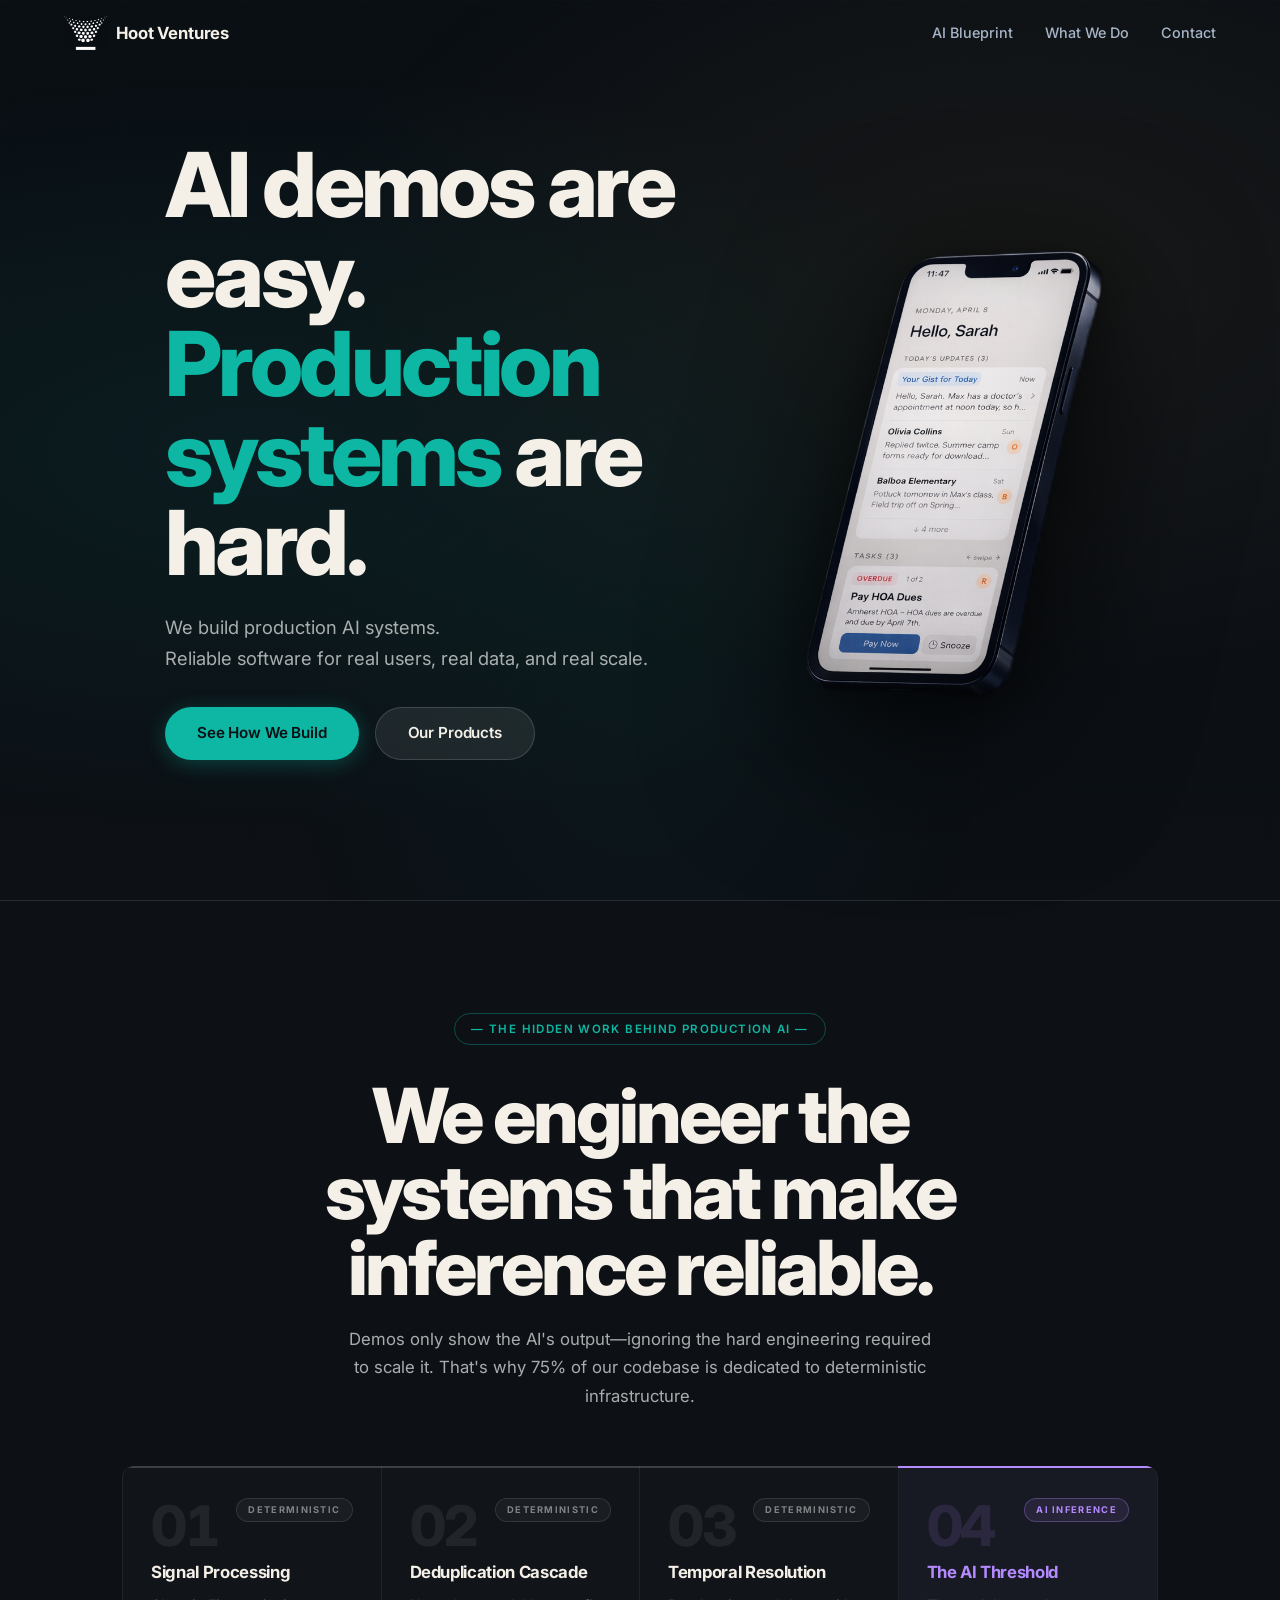
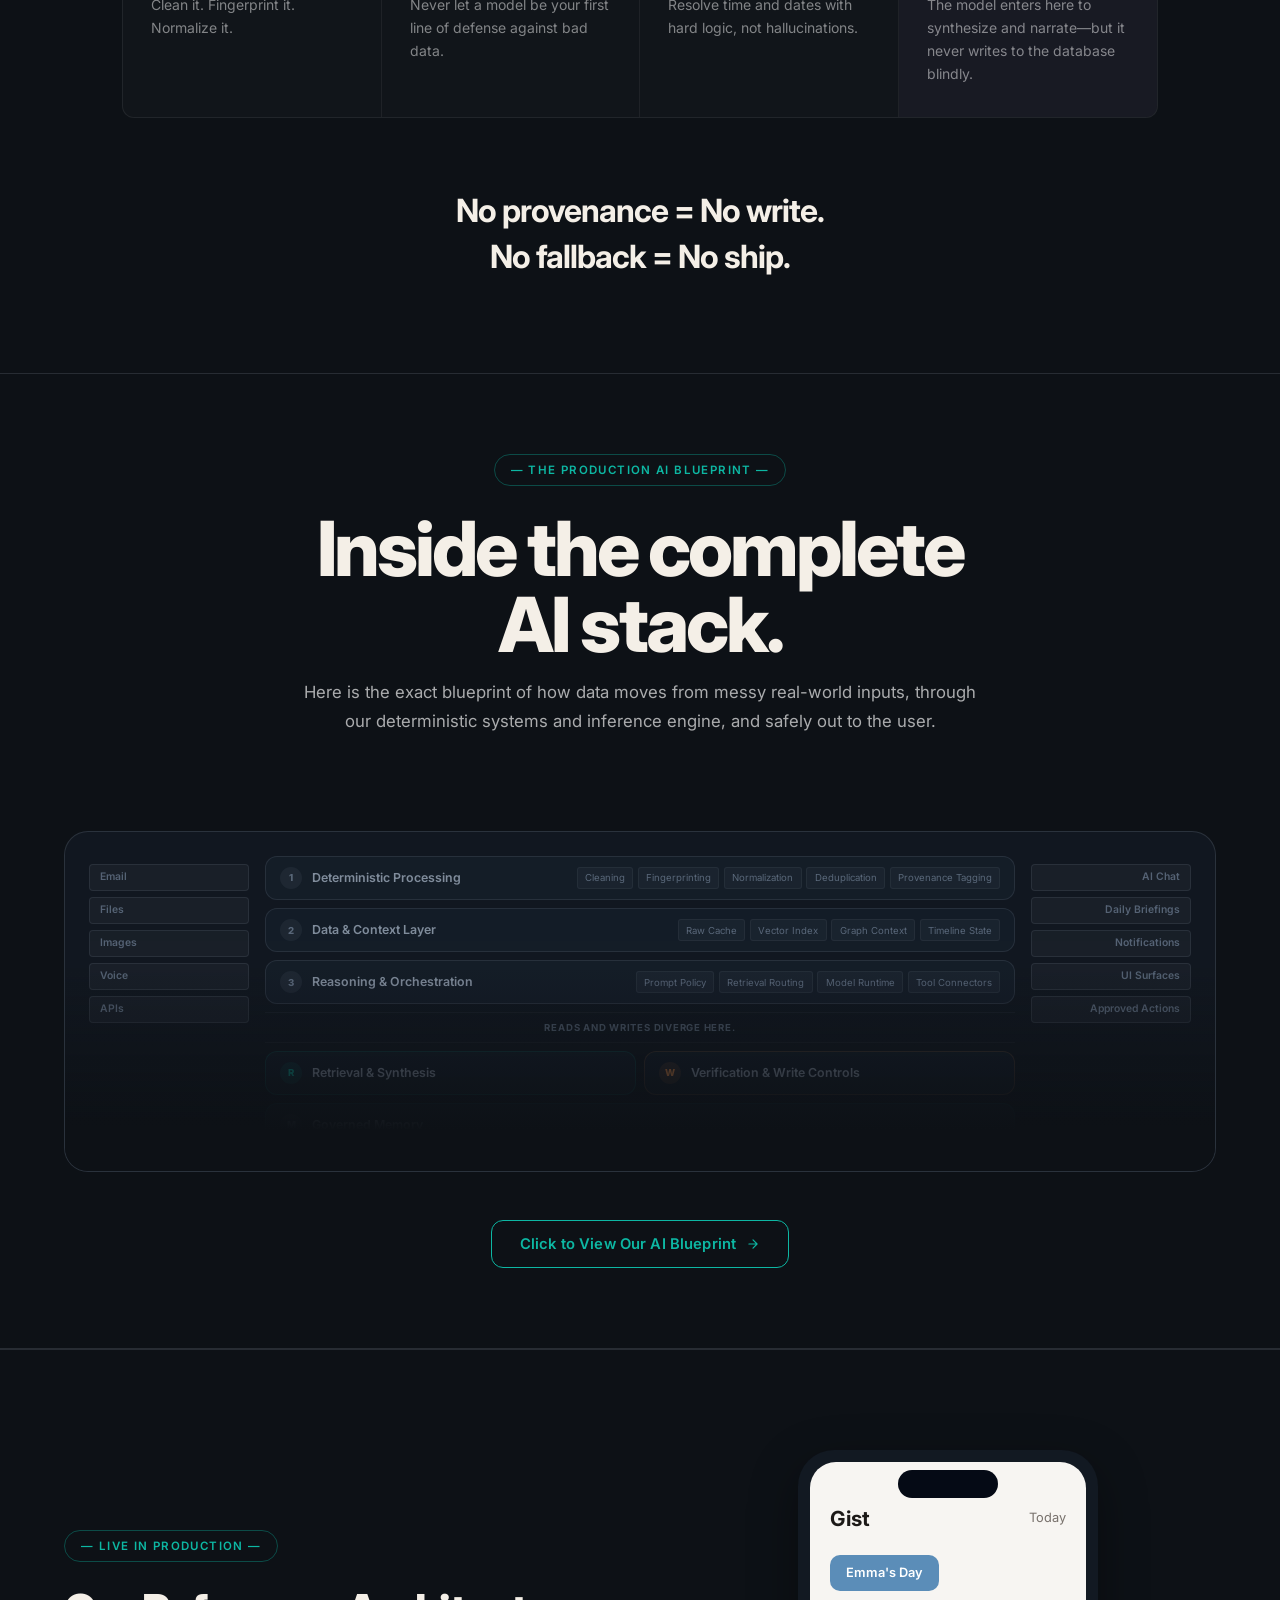
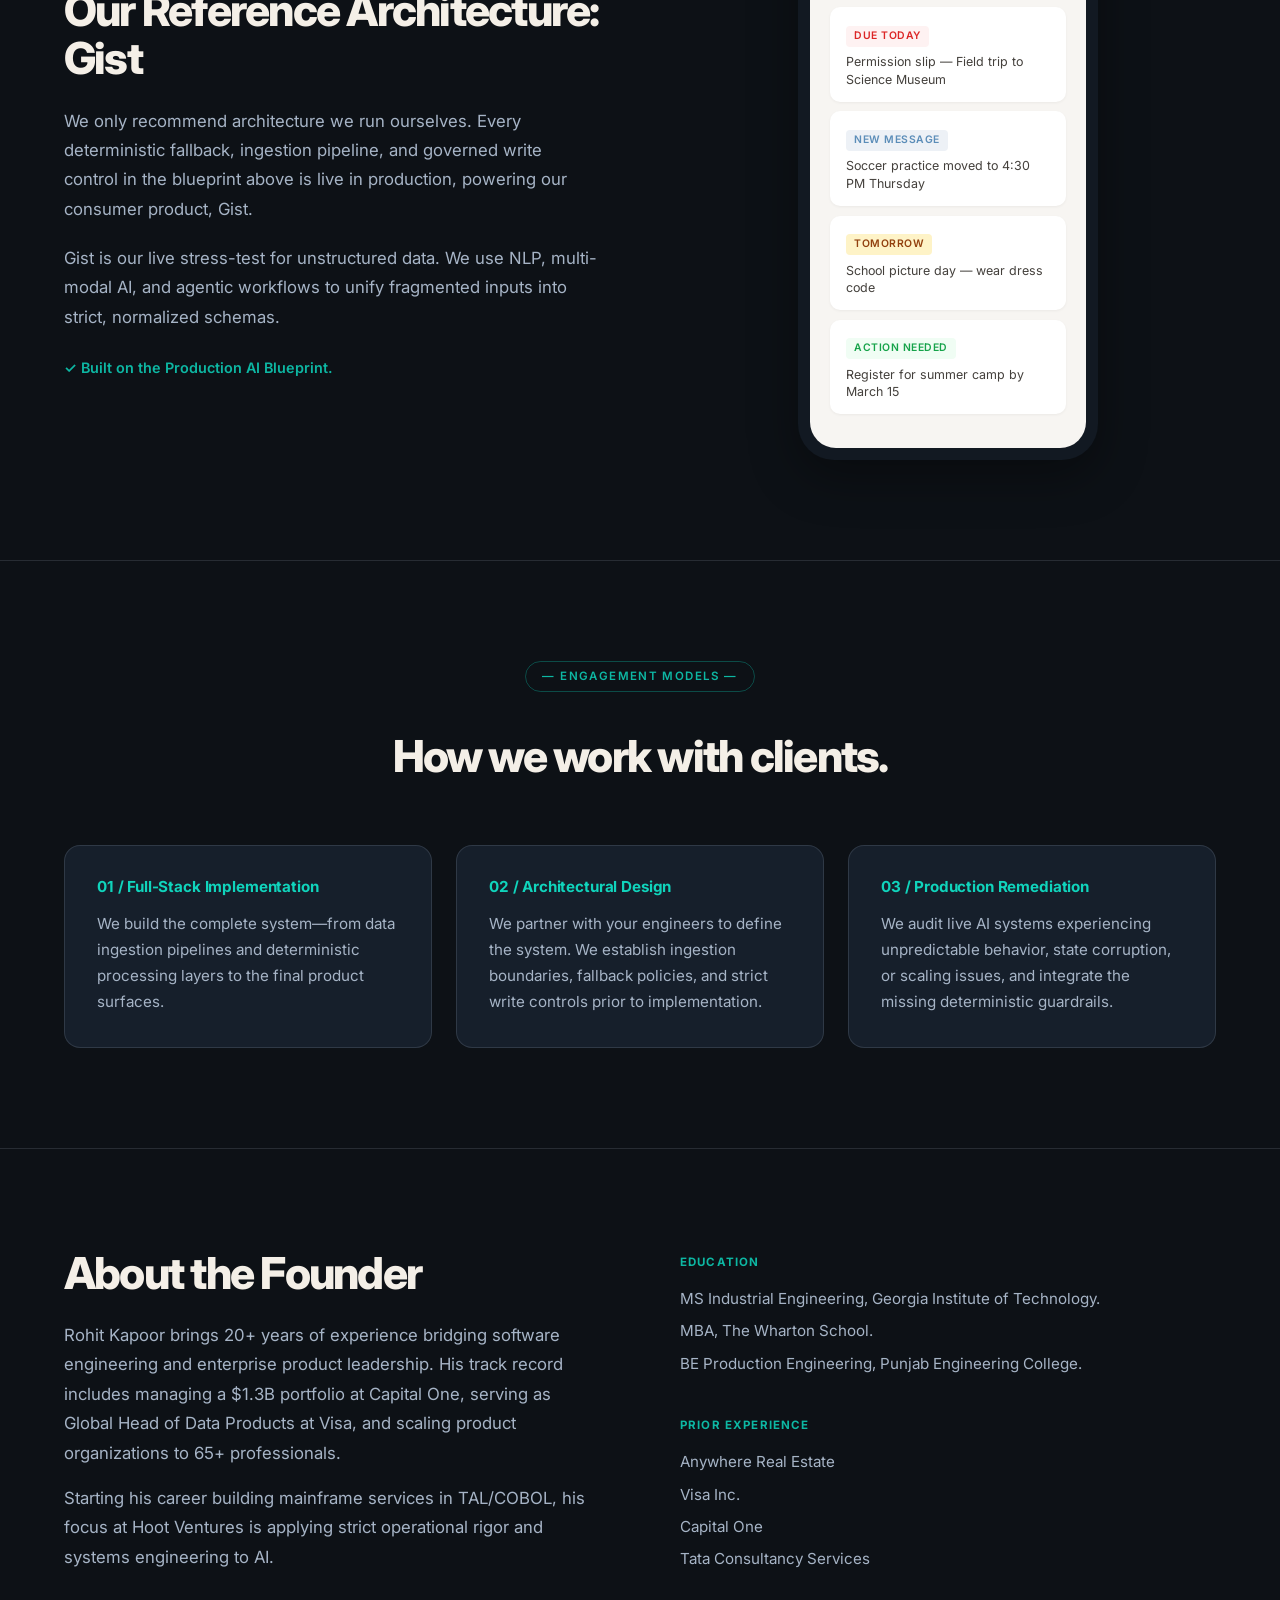
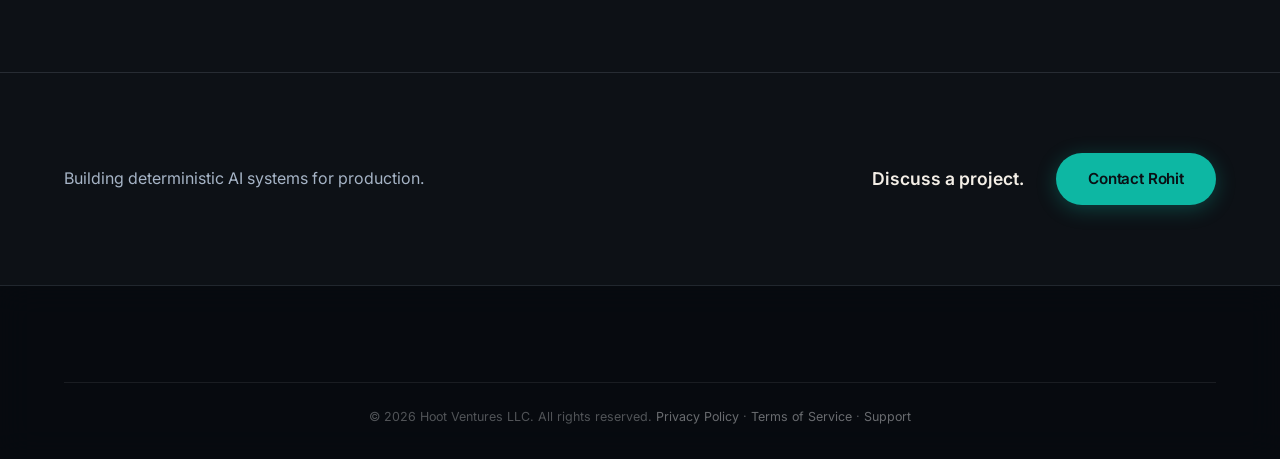
==== index.html @ a8286dcf "Fix blueprint modal scroll lock: use html.modal-open instead of body position:fixed Replaces the iOS" ====
<!DOCTYPE html>
<html lang="en">
<head>
  <!-- Google tag (gtag.js) -->
  <script async src="https://www.googletagmanager.com/gtag/js?id=G-TLER1XJFMF"></script>
  <script>
    window.dataLayer = window.dataLayer || [];
    function gtag(){dataLayer.push(arguments);}
    gtag('js', new Date());
    gtag('config', 'G-TLER1XJFMF');
  </script>

  <meta charset="UTF-8">
  <meta name="viewport" content="width=device-width, initial-scale=1.0">
  <meta name="theme-color" content="#0d1116">
  <title>Hoot Ventures | Production AI Systems</title>
  <meta name="description" content="Hoot Ventures builds AI systems that actually run in production. Our first product, Gist, turns chaotic school emails into a daily action plan for parents.">
  <meta property="og:title" content="Hoot Ventures | Production AI Systems">
  <meta property="og:description" content="We build AI systems that survive the real world. Gist reads every school email so you don't have to. Built by Rohit Kapoor.">
  <meta property="og:type" content="website">
  <meta property="og:url" content="https://www.hootventures.ai">
  <link rel="canonical" href="https://www.hootventures.ai">

  <link rel="preconnect" href="https://fonts.googleapis.com">
  <link rel="preconnect" href="https://fonts.gstatic.com" crossorigin>
  <link href="https://fonts.googleapis.com/css2?family=Inter:ital,opsz,wght@0,14..32,400;0,14..32,500;0,14..32,600;0,14..32,700;0,14..32,800;1,14..32,400&display=swap" rel="stylesheet">
  <link rel="stylesheet" href="styles.css">

  <link rel="icon" type="image/png" sizes="64x64" href="favicon-64.png">
  <link rel="icon" type="image/png" sizes="32x32" href="favicon.png">
</head>
<body>

  <!-- Single fixed particle canvas — spans hero + gauntlet as one continuous system -->
  <canvas id="particleCanvas" aria-hidden="true"></canvas>

  <!-- Navigation -->
  <nav class="nav" id="nav">
    <div class="nav-inner">
      <a href="/" class="nav-logo" aria-label="Hoot Ventures Home">
        <div class="nav-logo-mark">
          <img src="hoot-ventures-logo-transparent-light.png" alt="Hoot Ventures logo">
        </div>
        <span class="nav-logo-text">Hoot Ventures</span>
      </a>
      <ul class="nav-links">
        <li><a href="#blueprint">AI Blueprint</a></li>
        <li><a href="#product">What We Do</a></li>
        <li><a href="#contact">Contact</a></li>
      </ul>
      <button class="nav-hamburger" id="hamburger" aria-label="Toggle menu">
        <span></span><span></span><span></span>
      </button>
    </div>
  </nav>

  <!-- Mobile Menu -->
  <div class="mobile-menu" id="mobileMenu">
    <a href="#m-how-we-build" onclick="closeMobileMenu()">How We Build</a>
    <a href="#m-blueprint" onclick="closeMobileMenu()">AI Blueprint</a>
    <a href="#m-product" onclick="closeMobileMenu()">What We Do</a>
    <a href="#contact" onclick="closeMobileMenu()">Contact</a>
  </div>

  <!-- ========================= -->
  <!-- DESKTOP EXPERIENCE ONLY   -->
  <!-- ========================= -->
  <div class="desktop-only">

  <!-- 1. HERO — COMPANY THESIS  -->
  <section class="hero" id="hero">
    <div class="container">
      <div class="hero-grid">
        <div class="hero-content">
          <h1 data-copy-html="hero.headline">AI is easy to demo.<br><span class="accent-word">Production</span> is hard.</h1>
          <p class="hero-subtitle" data-copy-html="hero.subtitle">Hoot Ventures is a technology studio that turns AI potential into working products. We fuse enterprise data infrastructure with consumer-grade design to build software that actually scales.</p>
          <div class="hero-cta">
            <a href="#how-we-build" class="btn btn-primary" data-copy="hero.ctaPrimary">See How We Build</a>
            <a href="#product" class="btn btn-secondary" data-copy="hero.ctaSecondary">Explore Gist</a>
          </div>
        </div>

        <div class="hero-visual" aria-hidden="true">
          <div class="hero-phone-wrap">
            <img src="gist-hero-phone.png" alt="Gist app on iPhone" class="hero-phone-img">
          </div>
        </div>
      </div>
    </div>
  </section>


  <!-- ========================= -->
  <!-- HOW WE BUILD — GAUNTLET   -->
  <!-- ========================= -->
  <section class="gauntlet-section" id="how-we-build">

    <!-- Scrollytelling track — sticky panel lives inside here -->
    <div class="gauntlet-track">
      <div class="gauntlet-sticky">

        <!-- Hook — centered statement -->
        <div class="gs-panel gs-0 gs-active">
          <div class="gs-center-content">
            <span class="gs-eyebrow" data-copy="gauntlet.phase0.eyebrow">— The Hidden Systems Behind Production AI —</span>
            <h2 class="gs-headline" data-copy-html="gauntlet.phase0.headline">80% of the code<br>never touches AI.</h2>
            <p class="gs-subtext" data-copy="gauntlet.phase0.subtext">We follow a strict engineering principle — use AI for what it does best. Everything else is deterministic by design.</p>
          </div>
        </div>

        <!-- Unified Pipeline Panel -->
        <div class="gs-pipeline-panel">
        <div class="gs-principles-grid">

          <div class="gs-panel gs-1" data-copy-group="gauntlet.phases">
            <div class="gs-card-header">
              <span class="gs-card-num">01</span>
              <span class="gs-step-tag gs-tag-det" data-copy-field="tag">Deterministic</span>
            </div>
            <h3 class="gs-step-h" data-copy-field="title">Signal Processing</h3>
            <p class="gs-step-micro" data-copy-field="body">Clean it. Fingerprint it. Normalize it.</p>
          </div>

          <div class="gs-panel gs-2" data-copy-group="gauntlet.phases">
            <div class="gs-card-header">
              <span class="gs-card-num">02</span>
              <span class="gs-step-tag gs-tag-det" data-copy-field="tag">Deterministic</span>
            </div>
            <h3 class="gs-step-h" data-copy-field="title">Deduplication Cascade</h3>
            <p class="gs-step-micro" data-copy-field="body">Never let a model be your first line of defense against bad data.</p>
          </div>

          <div class="gs-panel gs-3" data-copy-group="gauntlet.phases">
            <div class="gs-card-header">
              <span class="gs-card-num">03</span>
              <span class="gs-step-tag gs-tag-det" data-copy-field="tag">Deterministic</span>
            </div>
            <h3 class="gs-step-h" data-copy-field="title">Temporal Resolution</h3>
            <p class="gs-step-micro" data-copy-field="body">Resolve time and dates with hard logic, not hallucinations.</p>
          </div>

          <div class="gs-panel gs-4" data-copy-group="gauntlet.phases">
            <div class="gs-card-header">
              <span class="gs-card-num gs-card-num--ai">04</span>
              <span class="gs-step-tag gs-tag-ai" data-copy-field="tag">AI Inference</span>
            </div>
            <h3 class="gs-step-h gs-step-h--ai" data-copy-field="title">The AI Threshold</h3>
            <p class="gs-step-micro" data-copy-field="body">The model enters here to synthesize and narrate—but it never writes to the database blindly.</p>
          </div>

        </div>
        </div><!-- /.gs-pipeline-panel -->

        <!-- Mic drop -->
        <div class="gs-micdrop">
          <p class="gmd-line" data-copy="gauntlet.micdrop.lines.0">No provenance = No write.</p>
          <p class="gmd-line" data-copy="gauntlet.micdrop.lines.1">No fallback = No ship.</p>
        </div>

      </div>
    </div>

  </section>

  <!-- ========================= -->
  <!-- 5. PRODUCTION AI BLUEPRINT -->
  <!-- ========================= -->
  <section class="blueprint-section" id="blueprint">
    <div class="container">

      <div class="blueprint-header fade-in">
        <span class="section-label" data-copy="blueprint.eyebrow">The Production AI Blueprint</span>
        <h2 data-copy="blueprint.headline">Production AI is systems engineering.</h2>
        <p data-copy="blueprint.body">The model is a component. Not the system. Inputs are typed and structured before inference touches them. Output is validated before it writes to state. Nothing reaches the product surface without passing provenance, policy, and guardrails.</p>
      </div>

      <!-- Blueprint teaser — ghost preview with gradient fade -->
      <div class="blueprint-teaser fade-in">

        <!-- Ghost layer cards — visual suggestion of the full diagram -->
        <div class="btl-preview" id="blueprintPreview" role="button" tabindex="0" aria-label="Open AI Blueprint" style="cursor:pointer;">
          <div class="btl-rail btl-rail--left">
            <span>Email</span><span>Files</span><span>Images</span><span>Voice</span><span>APIs</span>
          </div>
          <div class="btl-layers">
            <div class="btl-layer">
              <span class="btl-num">1</span>
              <span class="btl-name">Deterministic Processing</span>
              <div class="btl-tags"><span>Cleaning</span><span>Fingerprinting</span><span>Normalization</span><span>Deduplication</span><span>Provenance Tagging</span></div>
            </div>
            <div class="btl-layer">
              <span class="btl-num">2</span>
              <span class="btl-name">Data &amp; Context Layer</span>
              <div class="btl-tags"><span>Raw Cache</span><span>Vector Index</span><span>Graph Context</span><span>Timeline State</span></div>
            </div>
            <div class="btl-layer">
              <span class="btl-num">3</span>
              <span class="btl-name">Reasoning &amp; Orchestration</span>
              <div class="btl-tags"><span>Prompt Policy</span><span>Retrieval Routing</span><span>Model Runtime</span><span>Tool Connectors</span></div>
            </div>
            <div class="btl-fork">Reads and writes diverge here.</div>
            <div class="btl-split">
              <div class="btl-layer btl-layer--read"><span class="btl-num btl-num--read">R</span><span class="btl-name">Retrieval &amp; Synthesis</span></div>
              <div class="btl-layer btl-layer--write"><span class="btl-num btl-num--write">W</span><span class="btl-name">Verification &amp; Write Controls</span></div>
            </div>
            <div class="btl-layer btl-layer--memory"><span class="btl-num">M</span><span class="btl-name">Governed Memory</span></div>
          </div>
          <div class="btl-rail btl-rail--right">
            <span>AI Chat</span><span>Daily Briefings</span><span>Notifications</span><span>UI Surfaces</span><span>Approved Actions</span>
          </div>
          <!-- Gradient mask — fades bottom half to background -->
          <div class="btl-fade" aria-hidden="true"></div>
        </div>

        <!-- CTA -->
        <button class="blueprint-inspect-btn" id="blueprintBtn" aria-haspopup="dialog">
          Click to View Our AI Blueprint
          <svg width="14" height="14" viewBox="0 0 24 24" fill="none" stroke="currentColor" stroke-width="2" stroke-linecap="round" stroke-linejoin="round" aria-hidden="true"><path d="M5 12h14M12 5l7 7-7 7"/></svg>
        </button>

      </div>

    </div>
  </section>


  <!-- ========================= -->
  <!-- BLUEPRINT MODAL           -->
  <!-- (Desktop only — triggered by #blueprintBtn) -->
  <!-- ========================= -->
  <div class="blueprint-modal" id="blueprintModal" role="dialog" aria-modal="true" aria-label="Production AI Blueprint — Full Architecture">
    <div class="blueprint-modal-backdrop" id="blueprintBackdrop"></div>
    <div class="blueprint-modal-inner">

      <!-- Sticky modal header -->
      <div class="blueprint-modal-header">
        <div>
          <h2 class="blueprint-modal-title">Production AI Blueprint</h2>
          <p class="blueprint-modal-subtitle">Production AI is systems engineering.</p>
        </div>
        <button class="blueprint-modal-close" id="blueprintClose" aria-label="Close blueprint">
          <svg width="18" height="18" viewBox="0 0 24 24" fill="none" stroke="currentColor" stroke-width="2" stroke-linecap="round" stroke-linejoin="round"><path d="M18 6 6 18M6 6l12 12"/></svg>
        </button>
      </div>

      <!-- Full stack diagram -->
      <div class="blueprint-modal-content">

        <!-- Observability rail — cross-cutting, spans full diagram width -->
        <div class="observability-rail">
          <div class="obs-header">
            <div class="obs-rail-label">Provenance &amp; Observability</div>
            <p class="obs-rail-desc">Every request carries a full trace — input record, context retrieved, model call, output score, write decision, and audit log. No inference is unobserved.</p>
          </div>
          <div class="obs-traces">
            <div class="obs-trace">
              <span class="obs-trace-dir">Input → Outputs</span>
              <span class="obs-trace-stmt">Any input can be traced forward to every output it has influenced — across all sessions and time.</span>
            </div>
            <div class="obs-trace">
              <span class="obs-trace-dir">Output → Source</span>
              <span class="obs-trace-stmt">Any output can be traced back to the exact inputs, context window, and inference call that produced it.</span>
            </div>
          </div>
        </div>

        <!-- Section connector -->
        <div class="bp-flow-connector" aria-hidden="true"></div>

        <!-- Real World Inputs: full-width horizontal -->
        <div class="bp-rail bp-rail--inputs">
          <div class="bp-rail-header">
            <p class="rail-label">Real World Inputs</p>
            <p class="rail-desc">Every record carries source metadata and provenance before it enters the pipeline.</p>
          </div>
          <div class="bp-rail-pills">
            <div class="rail-item">Email</div>
            <div class="rail-item">Files</div>
            <div class="rail-item">Images</div>
            <div class="rail-item">Voice</div>
            <div class="rail-item">Camera</div>
            <div class="rail-item">3rd Party Data</div>
            <div class="rail-item">...</div>
            <div class="rail-item">Other Data</div>
          </div>
        </div>

        <!-- Section connector -->
        <div class="bp-flow-connector" aria-hidden="true"></div>

        <!-- Layer stack: full-width -->
        <div class="bp-layer-stack">

          <div class="layer-card">
            <div class="layer-card-top">
              <div class="layer-card-meta">
                <p class="layer-eyebrow">Layer 1 <span class="layer-cost-label layer-cost-det">Deterministic</span></p>
                <h3 class="layer-title">Deterministic Processing</h3>
                <p class="layer-subtitle">Each input is normalized to a typed, provenance-tagged record with a known schema. Noise is removed before any model sees it. The rest of the pipeline trusts this contract.</p>
              </div>
              <div class="layer-num-badge">1</div>
            </div>
            <div class="layer-tags">
              <span class="layer-tag">Cleaning &amp; Parsing</span>
              <span class="layer-tag">Content Fingerprinting</span>
              <span class="layer-tag">Normalization</span>
              <span class="layer-tag">Entity Extraction</span>
              <span class="layer-tag">Temporal Preprocessing</span>
              <span class="layer-tag">Deduplication Cascade</span>
              <span class="layer-tag">Provenance Tagging</span>
            </div>
            <div class="layer-fallback-note">Fallback: Reject malformed input — return error with source reference</div>
          </div>

          <div class="layer-card">
            <div class="layer-card-top">
              <div class="layer-card-meta">
                <p class="layer-eyebrow">Layer 2 <span class="layer-cost-label layer-cost-det">Deterministic</span></p>
                <h3 class="layer-title">Data &amp; Context Layer</h3>
                <p class="layer-subtitle">Multiple durable representations of source records — structured state, semantic retrieval, and relational context. Governed Memory is read here to populate inference context.</p>
              </div>
              <div class="layer-num-badge">2</div>
            </div>
            <div class="layer-tags">
              <span class="layer-tag">Raw Cache</span>
              <span class="layer-tag">Relational Store</span>
              <span class="layer-tag">Vector Index</span>
              <span class="layer-tag">Graph Context</span>
              <span class="layer-tag">Timeline State</span>
              <span class="layer-tag">Source References</span>
              <span class="layer-tag">Memory Read</span>
            </div>
            <div class="layer-fallback-note">Fallback: Serve stale context with staleness flag — do not block inference</div>
          </div>

          <div class="layer-card">
            <div class="layer-card-top">
              <div class="layer-card-meta">
                <p class="layer-eyebrow">Layer 3</p>
                <h3 class="layer-title">Reasoning &amp; Orchestration</h3>
                <p class="layer-subtitle">Models operate over structured context, not raw data. Instruction schemas define which model handles which query, what constraints govern its output, and what format is expected. Agents are orchestrated as coordinated workflows, not freeform processes.</p>
              </div>
              <div class="layer-num-badge">3</div>
            </div>
            <div class="layer-tags">
              <span class="layer-tag">Instruction Schema</span>
              <span class="layer-tag">Workflow Coordination</span>
              <span class="layer-tag">Retrieval Routing</span>
              <span class="layer-tag">Tool Connectors</span>
              <span class="layer-tag">Model Runtime</span>
              <span class="layer-tag">Document Structure Parsing</span>
              <span class="layer-tag">Local Models</span>
            </div>
            <div class="layer-fallback-note">Fallback Option Set: Reduce scope; Retry with larger model; Escalate to human queue</div>
          </div>

          <div class="layer-card">
            <div class="layer-card-top">
              <div class="layer-card-meta">
                <p class="layer-eyebrow">Layer 4</p>
                <h3 class="layer-title">Output Validation &amp; Confidence Scoring</h3>
                <p class="layer-subtitle">Model output is validated against expected schemas and scored for confidence before it reaches any read or write path. Low-confidence outputs are flagged, retried, or escalated — never silently passed through.</p>
              </div>
              <div class="layer-num-badge">4</div>
            </div>
            <div class="layer-tags">
              <span class="layer-tag">Schema Enforcement</span>
              <span class="layer-tag">Confidence Scoring</span>
              <span class="layer-tag">Hallucination Detection</span>
              <span class="layer-tag">Output Parsing</span>
              <span class="layer-tag">Retry Policy</span>
              <span class="layer-tag">Format Validation</span>
            </div>
            <div class="layer-fallback-note">Fallback: Return low-confidence flag — escalate to human review or discard</div>
          </div>

          <div class="path-fork" aria-label="System output splits into read path and write path">
            <div class="path-fork-label">Reads and writes diverge here.</div>
          </div>

          <div class="layer-split">
            <div class="layer-card layer-card--read">
              <div class="layer-card-top">
                <div class="layer-card-meta">
                  <p class="layer-eyebrow layer-eyebrow--read">Read Path</p>
                  <h3 class="layer-title">Retrieval &amp; Synthesis</h3>
                  <p class="layer-subtitle">Reads are permissive. The system retrieves context, synthesizes meaning, and surfaces candidate interpretations.</p>
                </div>
              </div>
              <div class="layer-tags">
                <span class="layer-tag layer-tag--read">Context Retrieval</span>
                <span class="layer-tag layer-tag--read">Summarization</span>
                <span class="layer-tag layer-tag--read">Narrative Synthesis</span>
                <span class="layer-tag layer-tag--read">Session State</span>
              </div>
            </div>
            <div class="layer-card layer-card--write">
              <div class="layer-card-top">
                <div class="layer-card-meta">
                  <p class="layer-eyebrow layer-eyebrow--write">Write Path — Gated</p>
                  <h3 class="layer-title">Verification &amp; Write Controls</h3>
                  <p class="layer-subtitle">Writes are governed. Candidate meaning does not become durable state without passing every gate. Committed state writes back to Governed Memory.</p>
                </div>
              </div>
              <div class="layer-tags">
                <span class="layer-tag layer-tag--write">Evidence Matching</span>
                <span class="layer-tag layer-tag--write">Provenance Checks</span>
                <span class="layer-tag layer-tag--write">Structured Validation</span>
                <span class="layer-tag layer-tag--write">Mutation Policy</span>
              </div>
              <div class="layer-callout">No provenance = no write</div>
            </div>
          </div>

        </div>

        <!-- Section connector: write path → governed memory -->
        <div class="bp-flow-connector bp-flow-connector--write" aria-hidden="true"></div>

        <!-- Governed Memory: full-width -->
        <div class="memory-store">
          <div class="memory-store-body">
            <div class="memory-store-header">
              <div class="layer-num-badge" style="background:rgba(13,183,163,0.15);color:var(--accent);flex-shrink:0;">M</div>
              <div>
                <p class="layer-eyebrow" style="color:var(--accent);">Persistent State — Bidirectional</p>
                <h3 class="layer-title">Governed Memory</h3>
              </div>
            </div>
            <p class="layer-subtitle" style="margin-top:0.5rem;">Session state feeds inference. Committed state writes back. Memory is not a prompt feature — it is a governed store with distinct read and write trust levels. The feedback loop is explicit and controlled at both ends.</p>
            <div class="layer-tags" style="margin-top:0.75rem;">
              <span class="layer-tag layer-tag--accent">Session State</span>
              <span class="layer-tag layer-tag--accent">Persistent Memory</span>
              <span class="layer-tag layer-tag--accent">Durable Structured State</span>
              <span class="layer-tag layer-tag--accent">Audit Trace</span>
            </div>
            <div class="layer-callout" style="margin-top:0.875rem;">Reads are cheap. Writes are governed.</div>
          </div>
        </div>

        <!-- Section connector -->
        <div class="bp-flow-connector" aria-hidden="true"></div>

        <!-- Experience Layers: full-width horizontal -->
        <div class="bp-rail bp-rail--outputs">
          <div class="bp-rail-header">
            <p class="rail-label">Experience Layers</p>
            <p class="rail-desc">Current, emerging, and new experiences that are not just consumed but also make the system better.</p>
          </div>
          <div class="bp-rail-pills">
            <div class="rail-item">AI Chat</div>
            <div class="rail-item">Daily Briefings</div>
            <div class="rail-item">Notifications</div>
            <div class="rail-item">Gestures</div>
            <div class="rail-item">AI Action Reviews</div>
            <div class="rail-item">Semantic Search</div>
            <div class="rail-item">AI Re-Steer</div>
          </div>
        </div>


        <!-- Section connector -->
        <div class="bp-flow-connector" aria-hidden="true"></div>

        <!-- Three-rule covenant footer -->
        <div class="stack-footer">
          <div class="stack-footer-text">
            <p class="stack-footer-title">Built for production, not prototypes.</p>
            <p class="stack-footer-desc">Every downstream read, write, and action is governed by evidence, provenance, validation, and fallback policy.</p>
          </div>
          <div class="blueprint-covenant">
            <p>No provenance = no write.</p>
            <p>No fallback = no ship.</p>
          </div>
        </div>

      </div><!-- /.blueprint-modal-content -->
    </div><!-- /.blueprint-modal-inner -->
  </div><!-- /.blueprint-modal -->

  <!-- ========================= -->
  <!-- REFERENCE IMPLEMENTATION  -->
  <!-- ========================= -->
  <section class="ref-impl-section" id="product">
    <div class="container">
      <div class="ref-impl-grid fade-in">

        <div class="ref-impl-text">
          <span class="section-label">— Live in Production —</span>
          <h2>Our Reference Architecture: Gist</h2>
          <p class="ref-impl-body">We only recommend architecture we run ourselves. Every deterministic fallback, ingestion pipeline, and governed write control in the blueprint above is live in production, powering our consumer product, Gist.</p>
          <p class="ref-impl-body">Gist is our live stress-test for unstructured data. We use NLP, multi-modal AI, and agentic workflows to unify fragmented inputs into strict, normalized schemas.</p>
          <p class="ref-impl-proof">&#10003; Built on the Production AI Blueprint.</p>
        </div>

        <div class="ref-impl-visual">
          <div class="phone-mockup">
            <div class="phone-screen">
              <div class="mock-header">
                <span class="mock-app-name">Gist</span>
                <span class="mock-date">Today</span>
              </div>
              <div class="mock-child-tab">Emma's Day</div>
              <div class="mock-card">
                <span class="mock-card-badge mock-badge-urgent">Due Today</span>
                <p class="mock-card-text">Permission slip — Field trip to Science Museum</p>
              </div>
              <div class="mock-card">
                <span class="mock-card-badge mock-badge-info">New Message</span>
                <p class="mock-card-text">Soccer practice moved to 4:30 PM Thursday</p>
              </div>
              <div class="mock-card">
                <span class="mock-card-badge mock-badge-calendar">Tomorrow</span>
                <p class="mock-card-text">School picture day — wear dress code</p>
              </div>
              <div class="mock-card">
                <span class="mock-card-badge mock-badge-task">Action Needed</span>
                <p class="mock-card-text">Register for summer camp by March 15</p>
              </div>
            </div>
          </div>
        </div>

      </div>
    </div>
  </section>

  <!-- ========================= -->
  <!-- ENGAGEMENT MODELS         -->
  <!-- ========================= -->
  <section class="engagement-section fade-in">
    <div class="container">
      <div class="engagement-header">
        <span class="section-label">— Engagement Models —</span>
        <h2>How we work with clients.</h2>
      </div>
      <div class="engagement-grid">

        <div class="engagement-card">
          <h3 class="engagement-title">01 / Full-Stack Implementation</h3>
          <p class="engagement-body">We build the complete system—from data ingestion pipelines and deterministic processing layers to the final product surfaces.</p>
        </div>

        <div class="engagement-card">
          <h3 class="engagement-title">02 / Architectural Design</h3>
          <p class="engagement-body">We partner with your engineers to define the system. We establish ingestion boundaries, fallback policies, and strict write controls prior to implementation.</p>
        </div>

        <div class="engagement-card">
          <h3 class="engagement-title">03 / Production Remediation</h3>
          <p class="engagement-body">We audit live AI systems experiencing unpredictable behavior, state corruption, or scaling issues, and integrate the missing deterministic guardrails.</p>
        </div>

      </div>
    </div>
  </section>

  <!-- ========================= -->
  <!-- ABOUT THE FOUNDER         -->
  <!-- ========================= -->
  <section class="founder-section fade-in">
    <div class="container">
      <div class="founder-grid">

        <div class="founder-narrative">
          <h2>About the Founder</h2>
          <p class="founder-bio">Rohit Kapoor brings 20+ years of experience bridging software engineering and enterprise product leadership. His track record includes managing a $1.3B portfolio at Capital One, serving as Global Head of Data Products at Visa, and scaling product organizations to 65+ professionals.</p>
          <p class="founder-bio" style="margin-top: 1rem;">Starting his career building mainframe services in TAL/COBOL, his focus at Hoot Ventures is applying strict operational rigor and systems engineering to AI.</p>
        </div>

        <div class="founder-facts">
          <div class="founder-fact-block">
            <span class="founder-fact-label">Education</span>
            <p class="founder-fact-line">MS Industrial Engineering, Georgia Institute of Technology.</p>
            <p class="founder-fact-line">MBA, The Wharton School.</p>
            <p class="founder-fact-line">BE Production Engineering, Punjab Engineering College.</p>
          </div>
          <div class="founder-fact-block">
            <span class="founder-fact-label">Prior Experience</span>
            <p class="founder-fact-line">Anywhere Real Estate</p>
            <p class="founder-fact-line">Visa Inc.</p>
            <p class="founder-fact-line">Capital One</p>
            <p class="founder-fact-line">Tata Consultancy Services</p>
          </div>
        </div>

      </div>
    </div>
  </section>

  </div><!-- /.desktop-only -->


  <!-- ========================= -->
  <!-- MOBILE EXPERIENCE ONLY    -->
  <!-- ========================= -->
  <div class="mobile-only">

    <!-- M1: Hero -->
    <section class="m-section m-hero">
      <div class="m-container">
        <h1 class="m-hero-h1" data-copy-html="hero.headline">AI is easy to demo.<br><span class="accent-word">Production</span> is hard.</h1>
        <p class="m-hero-sub" data-copy-html="hero.subtitle">Hoot Ventures is a technology studio that turns AI potential into working products. We fuse enterprise data infrastructure with consumer-grade design to build software that actually scales.</p>
        <div class="m-ctas">
          <a href="#m-how-we-build" class="btn btn-primary" data-copy="hero.ctaPrimary">See How We Build</a>
          <a href="#m-product" class="btn btn-secondary" data-copy="hero.ctaSecondary">Explore Gist</a>
        </div>
      </div>
    </section>

    <!-- M2: How We Build — Principles (sticky scrollytelling, mirrors desktop) -->
    <section class="m-principles" id="m-how-we-build">
      <div class="m-principles-sticky">

        <!-- Hook -->
        <div class="m-gs-panel m-gs-0 m-gs-active">
          <div class="m-gs-center">
            <span class="m-gs-eyebrow" data-copy="gauntlet.phase0.eyebrow">— The Hidden Systems Behind Production AI —</span>
            <h2 class="m-gs-headline" data-copy-html="gauntlet.phase0.headline">80% of the code<br>never touches AI.</h2>
            <p class="m-gs-subtext" data-copy="gauntlet.phase0.subtext">We follow a strict engineering principle — use AI for what it does best. Everything else is deterministic by design.</p>
          </div>
        </div>

        <!-- Principles timeline -->
        <div class="m-gs-principles-stack">

          <div class="m-gs-panel m-gs-1" data-copy-group="gauntlet.phases">
            <div class="m-gs-card-header">
              <span class="m-gs-card-num">01</span>
              <span class="m-gs-tag m-gs-tag-det" data-copy-field="tag">Deterministic</span>
            </div>
            <h3 class="m-gs-step-h" data-copy-field="title">Signal Processing</h3>
            <p class="m-gs-step-micro" data-copy-field="body">Clean it. Fingerprint it. Normalize it.</p>
          </div>

          <div class="m-gs-panel m-gs-2" data-copy-group="gauntlet.phases">
            <div class="m-gs-card-header">
              <span class="m-gs-card-num">02</span>
              <span class="m-gs-tag m-gs-tag-det" data-copy-field="tag">Deterministic</span>
            </div>
            <h3 class="m-gs-step-h" data-copy-field="title">Deduplication Cascade</h3>
            <p class="m-gs-step-micro" data-copy-field="body">Never let a model be your first line of defense against bad data.</p>
          </div>

          <div class="m-gs-panel m-gs-3" data-copy-group="gauntlet.phases">
            <div class="m-gs-card-header">
              <span class="m-gs-card-num">03</span>
              <span class="m-gs-tag m-gs-tag-det" data-copy-field="tag">Deterministic</span>
            </div>
            <h3 class="m-gs-step-h" data-copy-field="title">Temporal Resolution</h3>
            <p class="m-gs-step-micro" data-copy-field="body">Resolve time and dates with hard logic, not hallucinations.</p>
          </div>

          <div class="m-gs-panel m-gs-4" data-copy-group="gauntlet.phases">
            <div class="m-gs-card-header">
              <span class="m-gs-card-num m-gs-card-num--ai">04</span>
              <span class="m-gs-tag m-gs-tag-ai" data-copy-field="tag">AI Inference</span>
            </div>
            <h3 class="m-gs-step-h m-gs-step-h--ai" data-copy-field="title">The AI Threshold</h3>
            <p class="m-gs-step-micro" data-copy-field="body">The model enters here to synthesize and narrate—but it never writes to the database blindly.</p>
          </div>

        </div>

        <!-- Mic drop -->
        <div class="m-gs-micdrop">
          <p class="m-gmd-line" data-copy="gauntlet.micdrop.lines.0">No provenance = No write.</p>
          <p class="m-gmd-line" data-copy="gauntlet.micdrop.lines.1">No fallback = No ship.</p>
        </div>

        <!-- Progress dots (6 phases) -->
        <div class="m-gs-dots" aria-hidden="true">
          <div class="m-gs-dot active"></div>
          <div class="m-gs-dot"></div>
          <div class="m-gs-dot"></div>
          <div class="m-gs-dot"></div>
          <div class="m-gs-dot"></div>
          <div class="m-gs-dot"></div>
        </div>

      </div>
    </section>

    <!-- M3: Production AI Blueprint -->
    <section class="m-section m-blueprint" id="m-blueprint">
      <div class="m-container">
        <span class="m-section-label" data-copy="blueprint.eyebrow">The Production AI Blueprint</span>
        <h2 class="m-section-h2" data-copy="blueprint.headline">Production AI is systems engineering.</h2>
        <p class="m-section-sub" data-copy="blueprint.body">The model is a component. Not the system. Inputs are typed and structured before inference touches them. Output is validated before it writes to state. Nothing reaches the product surface without passing provenance, policy, and guardrails.</p>

        <!-- Teaser: ghost preview of the architecture -->
        <div class="m-bp-teaser" id="mBlueprintPreview" role="button" tabindex="0" aria-label="Open AI Blueprint">
          <div class="m-bp-teaser-layers">
            <div class="m-bp-teaser-row"><span class="m-bp-t-num">1</span><span class="m-bp-t-name">Deterministic Processing</span><span class="m-bp-t-tag">Deterministic</span></div>
            <div class="m-bp-teaser-row"><span class="m-bp-t-num">2</span><span class="m-bp-t-name">Data &amp; Context Layer</span><span class="m-bp-t-tag">Deterministic</span></div>
            <div class="m-bp-teaser-row"><span class="m-bp-t-num">3</span><span class="m-bp-t-name">Reasoning &amp; Orchestration</span><span class="m-bp-t-tag m-bp-t-tag--ai">AI</span></div>
            <div class="m-bp-teaser-row"><span class="m-bp-t-num">4</span><span class="m-bp-t-name">Output Validation &amp; Confidence</span><span class="m-bp-t-tag m-bp-t-tag--ai">AI</span></div>
            <div class="m-bp-teaser-fork">Reads and writes diverge here.</div>
            <div class="m-bp-teaser-split">
              <div class="m-bp-teaser-half m-bp-teaser-half--read"><span class="m-bp-t-num m-bp-t-num--read">R</span><span class="m-bp-t-name">Retrieval &amp; Synthesis</span></div>
              <div class="m-bp-teaser-half m-bp-teaser-half--write"><span class="m-bp-t-num m-bp-t-num--write">W</span><span class="m-bp-t-name">Verification &amp; Write Controls</span></div>
            </div>
            <div class="m-bp-teaser-row m-bp-teaser-row--memory"><span class="m-bp-t-num m-bp-t-num--memory">M</span><span class="m-bp-t-name">Governed Memory</span></div>
          </div>
          <div class="m-bp-teaser-fade" aria-hidden="true"></div>
        </div>

        <button class="m-bp-open-btn" id="mBlueprintBtn">
          View Full AI Blueprint
          <svg width="14" height="14" viewBox="0 0 24 24" fill="none" stroke="currentColor" stroke-width="2" stroke-linecap="round" stroke-linejoin="round" aria-hidden="true"><path d="M5 12h14M12 5l7 7-7 7"/></svg>
        </button>

        <!-- HIDDEN: full blueprint — revealed by button above -->
        <div class="m-bp-full" id="mBlueprintFull" aria-hidden="true">

        <!-- Observability status bar -->
        <div class="m-bp-observability">
          <span class="m-bp-obs-label">Provenance &amp; Observability</span>
          <p class="m-bp-obs-desc">Every request carries a full trace — input record, context retrieved, model call, output score, write decision, and audit log. No inference is unobserved.</p>
        </div>

        <div class="m-bp-connector" aria-hidden="true"></div>

        <!-- Real World Inputs -->
        <div class="m-bp-rail m-bp-rail--inputs">
          <span class="m-bp-rail-label">Real World Inputs</span>
          <p class="m-bp-rail-desc">Every record carries source metadata and provenance before it enters the pipeline.</p>
          <div class="m-bp-chips">
            <span>Email</span><span>Files</span><span>Images</span><span>Voice</span><span>Camera</span><span>3rd Party Data</span><span>Other Data</span>
          </div>
        </div>

        <div class="m-bp-connector" aria-hidden="true"></div>

        <!-- Core layer stack -->
        <div class="m-bp-layers">

          <div class="m-bp-layer">
            <div class="m-bp-layer-top">
              <div class="m-bp-layer-meta">
                <p class="m-bp-layer-eyebrow">Layer 1 <span class="m-bp-cost-label m-bp-cost-det">Deterministic</span></p>
                <h3 class="m-bp-layer-title">Deterministic Processing</h3>
              </div>
              <span class="m-bp-layer-num">1</span>
            </div>
            <p class="m-bp-layer-desc">Each input is normalized to a typed, provenance-tagged record with a known schema. Noise is removed before any model sees it.</p>
            <div class="m-bp-chips m-bp-chips--layer">
              <span>Cleaning &amp; Parsing</span><span>Normalization</span><span>Entity Extraction</span><span>Deduplication Cascade</span><span>Provenance Tagging</span>
            </div>
            <p class="m-bp-fallback">Fallback: Reject malformed input — return error with source reference</p>
          </div>

          <div class="m-bp-layer-connector" aria-hidden="true"></div>

          <div class="m-bp-layer">
            <div class="m-bp-layer-top">
              <div class="m-bp-layer-meta">
                <p class="m-bp-layer-eyebrow">Layer 2 <span class="m-bp-cost-label m-bp-cost-det">Deterministic</span></p>
                <h3 class="m-bp-layer-title">Data &amp; Context Layer</h3>
              </div>
              <span class="m-bp-layer-num">2</span>
            </div>
            <p class="m-bp-layer-desc">Multiple durable representations of source records. Governed Memory is read here to populate inference context.</p>
            <div class="m-bp-chips m-bp-chips--layer">
              <span>Raw Cache</span><span>Vector Index</span><span>Graph Context</span><span>Timeline State</span><span>Memory Read</span>
            </div>
            <p class="m-bp-fallback">Fallback: Serve stale context with staleness flag — do not block inference</p>
          </div>

          <div class="m-bp-layer-connector" aria-hidden="true"></div>

          <div class="m-bp-layer">
            <div class="m-bp-layer-top">
              <div class="m-bp-layer-meta">
                <p class="m-bp-layer-eyebrow">Layer 3 <span class="m-bp-cost-label m-bp-cost-ai">AI</span></p>
                <h3 class="m-bp-layer-title">Reasoning &amp; Orchestration</h3>
              </div>
              <span class="m-bp-layer-num">3</span>
            </div>
            <p class="m-bp-layer-desc">Models operate over structured context, not raw data. Agents are orchestrated as coordinated workflows, not freeform processes.</p>
            <div class="m-bp-chips m-bp-chips--layer">
              <span>Instruction Schema</span><span>Retrieval Routing</span><span>Tool Connectors</span><span>Model Runtime</span>
            </div>
            <p class="m-bp-fallback">Fallback: Reduce scope; Retry with larger model; Escalate to human queue</p>
          </div>

          <div class="m-bp-layer-connector" aria-hidden="true"></div>

          <div class="m-bp-layer">
            <div class="m-bp-layer-top">
              <div class="m-bp-layer-meta">
                <p class="m-bp-layer-eyebrow">Layer 4 <span class="m-bp-cost-label m-bp-cost-ai">AI</span></p>
                <h3 class="m-bp-layer-title">Output Validation &amp; Confidence Scoring</h3>
              </div>
              <span class="m-bp-layer-num">4</span>
            </div>
            <p class="m-bp-layer-desc">Model output is validated against expected schemas and scored for confidence before it reaches any read or write path.</p>
            <div class="m-bp-chips m-bp-chips--layer">
              <span>Schema Enforcement</span><span>Confidence Scoring</span><span>Hallucination Detection</span><span>Retry Policy</span>
            </div>
            <p class="m-bp-fallback">Fallback: Return low-confidence flag — escalate to human review or discard</p>
          </div>

          <!-- Fork -->
          <div class="m-bp-fork">
            <div class="m-bp-fork-line"></div>
            <span>Reads and writes diverge here.</span>
            <div class="m-bp-fork-line"></div>
          </div>

          <!-- Read path -->
          <div class="m-bp-layer m-bp-layer--read">
            <p class="m-bp-layer-eyebrow m-bp-eyebrow--read">Read Path</p>
            <h3 class="m-bp-layer-title">Retrieval &amp; Synthesis</h3>
            <p class="m-bp-layer-desc">Reads are permissive. The system retrieves context, synthesizes meaning, and surfaces candidate interpretations.</p>
            <div class="m-bp-chips m-bp-chips--read">
              <span>Context Retrieval</span><span>Summarization</span><span>Narrative Synthesis</span><span>Session State</span>
            </div>
          </div>

          <!-- Write path -->
          <div class="m-bp-layer m-bp-layer--write">
            <p class="m-bp-layer-eyebrow m-bp-eyebrow--write">Write Path — Gated</p>
            <h3 class="m-bp-layer-title">Verification &amp; Write Controls</h3>
            <p class="m-bp-layer-desc">Writes are governed. Candidate meaning does not become durable state without passing every gate.</p>
            <div class="m-bp-chips m-bp-chips--write">
              <span>Evidence Matching</span><span>Provenance Checks</span><span>Structured Validation</span><span>Mutation Policy</span>
            </div>
            <div class="m-bp-callout m-bp-callout--write">No provenance = no write</div>
          </div>

        </div><!-- /.m-bp-layers -->

        <!-- Write path → Governed Memory connector -->
        <div class="m-bp-connector m-bp-connector--write" aria-hidden="true"></div>

        <!-- Governed Memory -->
        <div class="m-bp-memory">
          <div class="m-bp-memory-header">
            <span class="m-bp-layer-num m-bp-layer-num--memory">M</span>
            <div>
              <p class="m-bp-layer-eyebrow m-bp-eyebrow--memory">Persistent State — Bidirectional</p>
              <h3 class="m-bp-layer-title">Governed Memory</h3>
            </div>
          </div>
          <p class="m-bp-layer-desc">Session state feeds inference. Committed state writes back. The feedback loop is explicit and controlled at both ends.</p>
          <div class="m-bp-chips m-bp-chips--accent">
            <span>Session State</span><span>Persistent Memory</span><span>Durable Structured State</span><span>Audit Trace</span>
          </div>
          <div class="m-bp-callout m-bp-callout--accent">Reads are cheap. Writes are governed.</div>
        </div>

        <div class="m-bp-connector" aria-hidden="true"></div>

        <!-- Experience Layers -->
        <div class="m-bp-rail m-bp-rail--outputs">
          <span class="m-bp-rail-label">Experience Layers</span>
          <p class="m-bp-rail-desc">Current, emerging, and new experiences that are not just consumed but also make the system better.</p>
          <div class="m-bp-chips">
            <span>AI Chat</span><span>Daily Briefings</span><span>Notifications</span><span>Gestures</span><span>AI Action Reviews</span><span>Semantic Search</span><span>AI Re-Steer</span>
          </div>
        </div>

        <div class="m-bp-connector" aria-hidden="true"></div>

        <!-- Covenant footer -->
        <div class="m-bp-footer">
          <p class="m-bp-footer-title">Built for production, not prototypes.</p>
          <p class="m-bp-footer-desc">Every downstream read, write, and action is governed by evidence, provenance, validation, and fallback policy.</p>
          <div class="m-bp-covenant">
            <p>No provenance = no write.</p>
            <p>No schema = no inference.</p>
            <p>No fallback = no ship.</p>
          </div>
        </div>

        </div><!-- /.m-bp-full -->
      </div>
    </section>

    <!-- M4: Reference Implementation -->
    <section class="m-section m-ref-impl" id="m-product">
      <div class="m-container">
        <span class="m-section-label">— Live in Production —</span>
        <h2 class="m-section-h2">Our Reference Architecture: Gist</h2>
        <p class="m-section-sub">We only recommend architecture we run ourselves. Every deterministic fallback, ingestion pipeline, and governed write control in the blueprint above is live in production, powering our consumer product, Gist.</p>
        <p class="m-section-sub" style="margin-top: 1rem;">Gist is our live stress-test for unstructured data. We use NLP, multi-modal AI, and agentic workflows to unify fragmented inputs into strict, normalized schemas.</p>
        <p class="m-ref-proof">&#10003; Built on the Production AI Blueprint.</p>
      </div>
    </section>

    <!-- M5: Engagement Models -->
    <section class="m-section m-engagement">
      <div class="m-container">
        <span class="m-section-label">— Engagement Models —</span>
        <h2 class="m-section-h2">How we work with clients.</h2>

        <div class="m-engagement-list">
          <div class="m-engagement-card">
            <h3 class="m-engagement-title">01 / Full-Stack Implementation</h3>
            <p class="m-engagement-body">We build the complete system—from data ingestion pipelines and deterministic processing layers to the final product surfaces.</p>
          </div>
          <div class="m-engagement-card">
            <h3 class="m-engagement-title">02 / Architectural Design</h3>
            <p class="m-engagement-body">We partner with your engineers to define the system. We establish ingestion boundaries, fallback policies, and strict write controls prior to implementation.</p>
          </div>
          <div class="m-engagement-card">
            <h3 class="m-engagement-title">03 / Production Remediation</h3>
            <p class="m-engagement-body">We audit live AI systems experiencing unpredictable behavior, state corruption, or scaling issues, and integrate the missing deterministic guardrails.</p>
          </div>
        </div>
      </div>
    </section>

    <!-- M6: About the Founder -->
    <section class="m-section m-founder">
      <div class="m-container">
        <h2 class="m-section-h2">About the Founder</h2>
        <p class="m-section-sub">Rohit Kapoor brings 20+ years of experience bridging software engineering and enterprise product leadership. His track record includes managing a $1.3B portfolio at Capital One, serving as Global Head of Data Products at Visa, and scaling product organizations to 65+ professionals.</p>
        <p class="m-section-sub" style="margin-top: 1rem;">Starting his career building mainframe services in TAL/COBOL, his focus at Hoot Ventures is applying strict operational rigor and systems engineering to AI.</p>

        <div class="m-founder-facts">
          <div class="m-founder-fact-block">
            <span class="founder-fact-label">Education</span>
            <p class="founder-fact-line">MS Industrial Engineering, Georgia Institute of Technology.</p>
            <p class="founder-fact-line">MBA, The Wharton School.</p>
            <p class="founder-fact-line">BE Production Engineering, Punjab Engineering College.</p>
          </div>
          <div class="m-founder-fact-block">
            <span class="founder-fact-label">Prior Experience</span>
            <p class="founder-fact-line">Anywhere Real Estate</p>
            <p class="founder-fact-line">Visa Inc.</p>
            <p class="founder-fact-line">Capital One</p>
            <p class="founder-fact-line">Tata Consultancy Services</p>
          </div>
        </div>
      </div>
    </section>

  </div><!-- /.mobile-only -->


  <!-- ========================= -->
  <!-- FOOTER CTA                -->
  <!-- ========================= -->
  <section class="footer-cta-section" id="contact">
    <div class="container">
      <div class="footer-cta-inner">
        <p class="footer-cta-tagline">Building deterministic AI systems for production.</p>
        <div class="footer-cta-action">
          <span class="footer-cta-discuss">Discuss a project.</span>
          <a href="mailto:rohit@hootventures.ai" class="btn btn-primary">Contact Rohit</a>
        </div>
      </div>
    </div>
  </section>

  <!-- ========================= -->
  <!-- FOOTER                    -->
  <!-- ========================= -->
  <footer class="footer">
    <div class="container">
      <div class="footer-bottom">
        <p>&copy; 2026 Hoot Ventures LLC. All rights reserved. <a href="privacy.html">Privacy Policy</a> · <a href="terms.html">Terms of Service</a> · <a href="support.html">Support</a></p>
      </div>
    </div>
  </footer>

  <script>
    const COPY = {
      hero: {
        headline: 'AI demos are easy.<br><span class="accent-word">Production systems</span> are hard.',
        subtitle: 'We build production AI systems.<br>Reliable software for real users, real data, and real scale.',
        ctaPrimary: 'See How We Build',
        ctaSecondary: 'Our Products',
      },
      gauntlet: {
        phase0: {
          eyebrow: '— The Hidden Work Behind Production AI —',
          headline: 'We engineer the systems that make inference reliable.',
          subtext: 'Demos only show the AI\'s output—ignoring the hard engineering required to scale it. That\'s why 75% of our codebase is dedicated to deterministic infrastructure.',
          scrollCue: 'Scroll to explore',
        },
        phases: [
          { tag: 'Deterministic', title: 'Signal Processing', body: 'Clean it. Fingerprint it. Normalize it.' },
          { tag: 'Deterministic', title: 'Deduplication Cascade', body: 'Never let a model be your first line of defense against bad data.' },
          { tag: 'Deterministic', title: 'Temporal Resolution', body: 'Resolve time and dates with hard logic, not hallucinations.' },
          { tag: 'AI Inference', title: 'The AI Threshold', body: 'The model enters here to synthesize and narrate—but it never writes to the database blindly.' },
        ],
        micdrop: {
          lines: ['No provenance = No write.', 'No fallback = No ship.'],
          cta: 'View our AI Blueprint',
        },
      },
      blueprint: {
        eyebrow: '— The Production AI Blueprint —',
        headline: 'Inside the complete AI stack.',
        body: 'Here is the exact blueprint of how data moves from messy real-world inputs, through our deterministic systems and inference engine, and safely out to the user.',
        ctaBtn: 'Click to View Our AI Blueprint',
      },
      whatWeDo: {
        label: '— What We Do —',
        headline: 'We run what we build.',
        subhead: "Gist is our own product — live in production, not a case study. Client work follows the same engineering standard. We don't recommend what we haven't shipped ourselves.",
      },
      gist: {
        badge: 'Launching April 2026',
        name: 'Gist',
        tagline: 'One inbox. Every kid. Nothing missed.',
        desc: 'Schools, sports leagues, and activity providers scatter deadlines across inboxes. Gist connects to your email, extracts every deadline and action item, and organizes everything by child — presented as a clean daily briefing so nothing gets buried.',
        proof: 'Built on the Production AI Blueprint. Every architectural claim on this page runs in Gist.',
        cta: 'Learn More About Gist',
      },
      studio: {
        dividerTagline: 'Hire the builder, not the advisor.',
        intro: 'We work with a small number of organizations at a time. We do not write roadmaps and hand them off. We build systems, stay accountable for how they behave in production, and leave teams better than we found them.',
      },
      modes: [
        {
          type: 'Full Product Build',
          title: 'You have the vision.<br>We own the system.',
          desc: 'Architecture, data pipeline, deterministic processing, reasoning layer, verification, product surface — we take the full stack from first whiteboard to deployed product. No hand-offs. No gap between design and implementation.',
          forLabel: 'For teams with a product vision and no production AI team to execute it',
        },
        {
          type: 'Embedded Architecture',
          title: 'Your engineers build it.<br>We design it right.',
          desc: "We embed at the architecture level — not the sprint level. We design the system your team implements: ingestion boundary, deterministic preprocessing, reasoning scope, write controls, fallback policy. The difference between an AI product that works in production and one that doesn't is usually these decisions, made before a line of code is written.",
          forLabel: 'For engineering teams building AI products who need the architecture sound before they build the wrong thing',
        },
        {
          type: 'Production Rescue',
          title: 'Your AI is live.<br>Something is wrong.',
          desc: "Hallucination, state corruption, unpredictable behavior, costs scaling faster than value. We diagnose what's actually failing — it's usually missing deterministic preprocessing, ungoverned writes, or no fallback logic — and fix it at the root, not the symptom.",
          forLabel: 'For teams with AI in production that is not behaving reliably',
        },
      ],
      credentials: {
        label: 'Prior work',
        companies: ['Capital One', 'Visa', 'Anywhere Real Estate', 'Wharton', 'Georgia Tech'],
      },
      sharedCta: 'Start a conversation',
    };

    function _copyPath(obj, path) {
      return path.split('.').reduce(function(acc, key) {
        if (acc === undefined || acc === null) return undefined;
        return isNaN(key) ? acc[key] : acc[parseInt(key, 10)];
      }, obj);
    }

    function injectCopy() {
      // Strategy 1: plain text
      document.querySelectorAll('[data-copy]').forEach(function(el) {
        var val = _copyPath(COPY, el.getAttribute('data-copy'));
        if (val !== undefined) el.textContent = val;
      });

      // Strategy 2: innerHTML (only for elements with <br> or <span> markup)
      document.querySelectorAll('[data-copy-html]').forEach(function(el) {
        var val = _copyPath(COPY, el.getAttribute('data-copy-html'));
        if (val !== undefined) el.innerHTML = val;
      });

      // Strategy 3: group arrays — data-copy-group + data-copy-field / data-copy-field-html
      var seen = {};
      document.querySelectorAll('[data-copy-group]').forEach(function(container) {
        var groupPath = container.getAttribute('data-copy-group');
        seen[groupPath] = (seen[groupPath] || 0);
        var arr = _copyPath(COPY, groupPath);
        if (!Array.isArray(arr)) return;
        var idx = seen[groupPath] % arr.length;
        seen[groupPath]++;
        var item = arr[idx];
        container.querySelectorAll('[data-copy-field]').forEach(function(field) {
          var key = field.getAttribute('data-copy-field');
          if (item[key] !== undefined) field.textContent = item[key];
        });
        container.querySelectorAll('[data-copy-field-html]').forEach(function(field) {
          var key = field.getAttribute('data-copy-field-html');
          if (item[key] !== undefined) field.innerHTML = item[key];
        });
      });

      // Strategy 4: credentials (structurally different desktop vs mobile)
      var desktopCreds = document.querySelectorAll('.creds-list > span:not(.cred-sep)');
      desktopCreds.forEach(function(span, i) {
        if (COPY.credentials.companies[i] !== undefined) span.textContent = COPY.credentials.companies[i];
      });
      var mobileCreds = document.querySelector('.m-creds-list');
      if (mobileCreds) mobileCreds.textContent = COPY.credentials.companies.join(' · ');

      // Strategy 5: SVG-mixed text nodes — find first non-whitespace TEXT_NODE child
      function setTextNode(el, text) {
        var tn = Array.from(el.childNodes).find(function(n) { return n.nodeType === 3 && n.nodeValue.trim() !== ''; });
        if (tn) tn.nodeValue = text;
      }
      document.querySelectorAll('.gmd-cta, .m-gmd-cta').forEach(function(el) {
        setTextNode(el, COPY.gauntlet.micdrop.cta + ' ');
      });
      var bpBtn = document.getElementById('blueprintBtn');
      if (bpBtn) setTextNode(bpBtn, ' ' + COPY.blueprint.ctaBtn + ' ');
    }

    try { injectCopy(); } catch(e) { console.warn('[COPY] inject failed:', e); }
  </script>

  <script>
    // Anchor scroll — offset by nav height + section padding so content lands flush under nav
    const NAV_H = 56;
    function scrollToSection(targetId) {
      const el = document.getElementById(targetId);
      if (!el) return;
      const pt = parseFloat(getComputedStyle(el).paddingTop) || 0;
      window.scrollTo({ top: el.offsetTop + pt - NAV_H - 28, behavior: 'smooth' });
    }
    document.querySelectorAll('a[href="#how-we-build"], a[href="#m-how-we-build"]').forEach(a => {
      a.addEventListener('click', e => {
        e.preventDefault();
        scrollToSection(a.getAttribute('href').slice(1));
      });
    });

    // Nav scroll effect
    const nav = document.getElementById('nav');
    window.addEventListener('scroll', () => {
      nav.classList.toggle('scrolled', window.scrollY > 50);
    });

    // Active nav link tracking
    const sections = document.querySelectorAll('section[id]');
    window.addEventListener('scroll', () => {
      const scrollY = window.scrollY + 200;
      sections.forEach(section => {
        const top = section.offsetTop;
        const height = section.offsetHeight;
        const id = section.getAttribute('id');
        const link = document.querySelector(`.nav-links a[href="#${id}"]`);
        if (link) {
          link.classList.toggle('active', scrollY >= top && scrollY < top + height);
        }
      });
    });

    // Mobile menu
    const hamburger = document.getElementById('hamburger');
    const mobileMenu = document.getElementById('mobileMenu');

    hamburger.addEventListener('click', () => {
      hamburger.classList.toggle('active');
      mobileMenu.classList.toggle('active');
      document.body.style.overflow = mobileMenu.classList.contains('active') ? 'hidden' : '';
    });

    function closeMobileMenu() {
      hamburger.classList.remove('active');
      mobileMenu.classList.remove('active');
      document.body.style.overflow = '';
    }

    // Scroll animations
    const observer = new IntersectionObserver((entries) => {
      entries.forEach(entry => {
        if (entry.isIntersecting) {
          entry.target.classList.add('visible');
        }
      });
    }, { threshold: 0.1, rootMargin: '0px 0px -50px 0px' });

    document.querySelectorAll('.fade-in').forEach(el => observer.observe(el));

    // ===========================
    // Particle System — Hero → Gauntlet (one continuous canvas, desktop + mobile)
    // ===========================
    (function() {
      var canvas = document.getElementById('particleCanvas');
      if(!canvas) return;
      // Animations disabled — kill canvas and scroll-driven bridge animation
      canvas.style.display = 'none';
      return;
      var ctx=canvas.getContext('2d');
      var W=0,H=0,particles=[],avgDotR=4,masterAlpha=1;
      var NUM_P=55,NUM_TL=18,PHASES=6,currentProgress=0;
      var isMobile=window.innerWidth<769;
      var track        = document.querySelector('.gauntlet-track');
      var mobileTrack  = document.querySelector('.m-principles');
      var mdEl         = document.querySelector('.gs-micdrop');
      var mobileMdEl   = document.querySelector('.m-gs-micdrop');
      var aiPanel      = document.querySelector('.gs-4');

      function eIO(t){ return t<0.5?2*t*t:-1+(4-2*t)*t; }
      function lrp(a,b,t){ return a+(b-a)*Math.max(0,Math.min(1,t)); }
      var SIL=[196,211,230], WHT=[255,255,255];
      function lCol(A,B,t){
        return[Math.round(lrp(A[0],B[0],t)),Math.round(lrp(A[1],B[1],t)),Math.round(lrp(A[2],B[2],t))];
      }

      function initParticles(){
        var n=isMobile?28:55, nTL=isMobile?12:18;
        NUM_P=n; NUM_TL=nTL;
        particles=[]; var lL=0.06*W,lR=0.94*W;
        for(var i=0;i<n;i++){
          var cx=(0.06+Math.random()*0.88)*W, cy=(0.06+Math.random()*0.88)*H;
          var cols=9,rows=Math.ceil(n/cols);
          var gx=(0.1+(i%cols)/(cols-1)*0.8)*W, gy=(0.1+Math.floor(i/cols)/(rows-1)*0.8)*H;
          var nC=12,cC=4,ci=Math.floor(i/(n/nC));
          var mx=(0.15+(ci%cC)/(cC-1)*0.7)*W, my=(0.22+Math.floor(ci/cC)/2*0.56)*H;
          var ti=Math.floor(i/(n/nTL));
          var tx=lL+ti/(nTL-1)*(lR-lL), ty=0.4*H;
          var r=isMobile?(1.2+Math.random()*1.8):(1.6+Math.random()*2);
          particles.push({cx,cy,gx,gy,mx,my,tx,ty,r,
            alpha:0.18+Math.random()*0.45, phase:Math.random()*Math.PI*2,
            speed:0.35+Math.random()*0.55,
            amp:isMobile?(5+Math.random()*12):(8+Math.random()*18)});
        }
        avgDotR=particles.reduce(function(s,p){return s+p.r;},0)/particles.length*1.6;
      }

      function resize(){
        isMobile=window.innerWidth<769;
        W=canvas.width=window.innerWidth;
        H=canvas.height=window.innerHeight;
        initParticles();
      }

      function render(){
        ctx.clearRect(0,0,W,H);
        if(masterAlpha<=0){ requestAnimationFrame(render); return; }
        ctx.globalAlpha=masterAlpha;
        var p=currentProgress;
        var phase=Math.min(PHASES-1,Math.floor(p*PHASES));
        var sub=(p*PHASES)-phase;
        var t=Date.now()*0.001;
        var lL=0.06*W,lR=0.94*W,lY=0.4*H;
        var spacing=(lR-lL)/(NUM_TL-1);

        if(phase<5){
          particles.forEach(function(pt){
            var x,y,r,alpha,col;
            if(phase===0){
              x=pt.cx+Math.sin(t*pt.speed+pt.phase)*pt.amp;
              y=pt.cy+Math.cos(t*pt.speed*0.7+pt.phase)*pt.amp*0.6;
              r=pt.r; alpha=pt.alpha; col=SIL;
            }else if(phase===1){
              var ea=eIO(sub),df=1-sub;
              x=lrp(pt.cx+Math.sin(t*pt.speed+pt.phase)*pt.amp*df,pt.gx,ea);
              y=lrp(pt.cy+Math.cos(t*pt.speed*0.7+pt.phase)*pt.amp*0.6*df,pt.gy,ea);
              r=pt.r; alpha=pt.alpha; col=SIL;
            }else if(phase===2){
              var ea2=eIO(sub);
              x=lrp(pt.gx,pt.mx,ea2); y=lrp(pt.gy,pt.my,ea2);
              r=lrp(pt.r,pt.r*2.2,ea2);
              alpha=lrp(pt.alpha,Math.min(0.85,pt.alpha*1.8),ea2); col=SIL;
            }else if(phase===3){
              var ea3=eIO(sub);
              x=lrp(pt.mx,pt.tx,ea3); y=lrp(pt.my,pt.ty,ea3);
              r=lrp(pt.r*2.2,pt.r*1.6,ea3); alpha=0.72;
              col=lCol(SIL,WHT,eIO(sub));
            }else{
              x=pt.tx; y=pt.ty; r=pt.r*1.6; alpha=0.88; col=WHT;
            }
            ctx.beginPath(); ctx.arc(x,y,r,0,Math.PI*2);
            ctx.fillStyle='rgba('+col[0]+','+col[1]+','+col[2]+','+alpha+')';
            ctx.fill();
          });
          if(aiPanel) aiPanel.style.opacity='';
        }

        if(phase===5){
          var stretchT=Math.min(1,sub/0.30);
          var slideT  =sub<0.30?0:Math.min(1,(sub-0.30)/0.38);
          var textT   =sub<0.60?0:Math.min(1,(sub-0.60)/0.30);
          if(aiPanel) aiPanel.style.opacity=Math.max(0,1-stretchT*2.5)+'';
          var lineThick=avgDotR*2;
          if(stretchT<0.96){
            var maxRX=spacing/2+3;
            particles.forEach(function(pt){
              var rx=lrp(pt.r*1.6,maxRX,eIO(stretchT));
              var ry=pt.r*1.6;
              ctx.save();
              ctx.translate(pt.tx,lY); ctx.scale(rx/Math.max(ry,0.1),1);
              ctx.beginPath(); ctx.arc(0,0,ry,0,Math.PI*2);
              ctx.restore();
              ctx.fillStyle='rgba(255,255,255,0.88)';
              ctx.fill();
            });
          }
          if(stretchT>0.45){
            var la=Math.min(1,(stretchT-0.45)/0.55);
            var activeMdEl=isMobile?mobileMdEl:mdEl;
            var mdRect=activeMdEl?activeMdEl.getBoundingClientRect():null;
            var mdBot=mdRect?(mdRect.bottom+20):(H/2+100+20);
            var tgtW=Math.min(700,W*0.86);
            var curW=lrp(lR-lL,tgtW,eIO(slideT));
            var curY=lrp(lY,mdBot,eIO(slideT));
            var curX=W/2-curW/2;
            ctx.fillStyle='rgba(255,255,255,'+(la*0.92)+')';
            ctx.fillRect(curX,curY-lineThick/2,curW,lineThick);
          }
          if(!isMobile&&mdEl){
            mdEl.style.opacity=textT+'';
            mdEl.style.pointerEvents=textT>0?'auto':'none';
          }
          if(isMobile&&mobileMdEl){
            mobileMdEl.style.opacity=textT+'';
            mobileMdEl.style.pointerEvents=textT>0?'auto':'none';
          }
        }else if(!isMobile&&mdEl){
          mdEl.style.opacity='0'; mdEl.style.pointerEvents='none';
        }else if(isMobile&&mobileMdEl){
          mobileMdEl.style.opacity='0'; mobileMdEl.style.pointerEvents='none';
        }

        ctx.globalAlpha=1;
        requestAnimationFrame(render);
      }

      function updatePanels(progress){
        var phase=Math.min(PHASES-1,Math.floor(progress*PHASES));
        if(isMobile){
          var panels=document.querySelectorAll('.m-gs-panel');
          var dots=document.querySelectorAll('.m-gs-dot');
          panels.forEach(function(panel,i){
            if(phase===5&&i===4){
              panel.classList.remove('m-gs-active');
            }else{ panel.classList.toggle('m-gs-active',i===phase&&phase<5); }
          });
          dots.forEach(function(dot,i){ dot.classList.toggle('active',i===phase); });
          var cue=document.getElementById('mGsScrollCue');
          if(cue) cue.style.opacity=progress<0.04?'1':'0';
        }else{
          var panels=document.querySelectorAll('.gs-panel');
          var dots=document.querySelectorAll('.gs-dot');
          panels.forEach(function(panel,i){
            if(phase===5&&i===4){
              panel.classList.remove('gs-active');
            }else{ panel.classList.toggle('gs-active',i===phase&&phase<5); }
          });
          dots.forEach(function(dot,i){ dot.classList.toggle('active',i===phase); });
          var cue=document.getElementById('gsScrollCue');
          if(cue) cue.style.opacity=progress<0.04?'1':'0';
        }
      }

      function onScroll(){
        var rawProgress;
        if(isMobile){
          if(!mobileTrack){ masterAlpha=1; currentProgress=0; return; }
          var rect=mobileTrack.getBoundingClientRect();
          var scrollable=mobileTrack.offsetHeight-window.innerHeight;
          rawProgress=-rect.top/scrollable;
        }else{
          if(!track){ masterAlpha=1; currentProgress=0; return; }
          var rect=track.getBoundingClientRect();
          var scrollable=track.offsetHeight-window.innerHeight;
          rawProgress=-rect.top/scrollable;
        }

        if(rawProgress<=0){
          masterAlpha=1;
          currentProgress=0;
        }else if(rawProgress<=1){
          masterAlpha=1;
          currentProgress=rawProgress;
        }else{
          // Keep canvas alive until sticky fully scrolls off top — preserves the white line
          var stickyEl=isMobile
            ?document.querySelector('.m-principles-sticky')
            :document.querySelector('.gauntlet-sticky');
          var sRect=stickyEl?stickyEl.getBoundingClientRect():null;
          masterAlpha=(sRect&&sRect.bottom>0)?1:0;
          currentProgress=1;
          if(aiPanel) aiPanel.style.opacity='';
        }
        updatePanels(currentProgress);
      }

      resize();
      requestAnimationFrame(render);
      onScroll();
      window.addEventListener('scroll',onScroll,{passive:true});
      window.addEventListener('resize',function(){ resize(); onScroll(); });
    })();
  </script>

  <!-- Blueprint Modal JS -->
  <script>
    (function() {
      var btn      = document.getElementById('blueprintBtn');
      var preview  = document.getElementById('blueprintPreview');
      var modal    = document.getElementById('blueprintModal');
      var closeBtn = document.getElementById('blueprintClose');
      var backdrop = document.getElementById('blueprintBackdrop');
      if (!modal) return;

      function openModal() {
        modal.classList.add('is-open');
        document.documentElement.classList.add('modal-open');
      }
      function closeModal() {
        modal.classList.remove('is-open');
        document.documentElement.classList.remove('modal-open');
      }

      // Desktop triggers
      if (btn) btn.addEventListener('click', openModal);
      if (preview) {
        preview.addEventListener('click', openModal);
        preview.addEventListener('keydown', function(e) {
          if (e.key === 'Enter' || e.key === ' ') { e.preventDefault(); openModal(); }
        });
      }

      // Mobile triggers
      var mBtn     = document.getElementById('mBlueprintBtn');
      var mPreview = document.getElementById('mBlueprintPreview');
      if (mBtn) mBtn.addEventListener('click', openModal);
      if (mPreview) {
        mPreview.addEventListener('click', openModal);
        mPreview.addEventListener('keydown', function(e) {
          if (e.key === 'Enter' || e.key === ' ') { e.preventDefault(); openModal(); }
        });
      }

      if (closeBtn) closeBtn.addEventListener('click', closeModal);
      if (backdrop) backdrop.addEventListener('click', closeModal);
      document.addEventListener('keydown', function(e) {
        if (e.key === 'Escape' && modal.classList.contains('is-open')) closeModal();
      });
    })();
  </script>
</body>
</html>
---- styles.css ----
/* ===========================
   Hoot Ventures — p90 Redesign
   Production AI Studio Aesthetic
   =========================== */

/* Variables — Dark Mode */
:root {
  --ink: #f4efe7;
  --ink-light: #c8cdd5;
  --ink-muted: #8896ab;
  --text-primary: #f4efe7;
  --text-secondary: #a6b4c6;
  --text-muted: #738399;
  --paper: #0d1116;
  --paper-light: #121922;
  --card-bg: #161f2b;
  --card-border: rgba(196, 211, 230, 0.14);
  --accent: #0DB7A3;
  --accent-dark: #10d4bc;
  --accent-light: rgba(13, 183, 163, 0.12);
  --highlight: #FFB86B;
  --highlight-light: rgba(255, 184, 107, 0.12);
  --white: #f4efe7;
  --surface-dark: #0a0f14;
  --surface-raised: #121922;
  --radius-sm: 8px;
  --radius-md: 12px;
  --radius-lg: 16px;
  --radius-xl: 24px;
  --radius-2xl: 32px;
  --shadow-sm: 0 1px 3px rgba(0, 0, 0, 0.2);
  --shadow-md: 0 4px 16px rgba(0, 0, 0, 0.25);
  --shadow-lg: 0 8px 32px rgba(0, 0, 0, 0.3);
  --shadow-xl: 0 16px 48px rgba(0, 0, 0, 0.35);
  --space-xs: 0.5rem;
  --space-sm: 1rem;
  --space-md: 1.5rem;
  --space-lg: 2rem;
  --space-xl: 3rem;
  --space-2xl: 4rem;
  --space-3xl: 6rem;
  --space-4xl: 5rem;
}

/* ===========================
   Desktop / Mobile System
   Two separate experiences, one codebase.
   =========================== */
.desktop-only { display: block; }
.mobile-only  { display: none;  }

@media (max-width: 768px) {
  .desktop-only { display: none !important; }
  .mobile-only  { display: block !important; }
}

/* Reset */
*, *::before, *::after {
  margin: 0;
  padding: 0;
  box-sizing: border-box;
}

html {
  scroll-behavior: smooth;
  -webkit-font-smoothing: antialiased;
  -moz-osx-font-smoothing: grayscale;
  background: linear-gradient(180deg, #0a0f14 0%, #0d1116 20%, #0d1116 100%);
}

/* Scroll lock when modal is open — set on <html> only so body::before and position:fixed children still work */
html.modal-open {
  overflow: hidden;
}

/* Subtle grid overlay — also fixed to the viewport */
html::before {
  content: "";
  position: fixed;
  inset: 0;
  background-image:
    linear-gradient(rgba(255, 255, 255, 0.018) 1px, transparent 1px),
    linear-gradient(90deg, rgba(255, 255, 255, 0.018) 1px, transparent 1px);
  background-size: 120px 120px;
  mask-image: linear-gradient(180deg, rgba(0, 0, 0, 0.5) 0%, rgba(0, 0, 0, 0.2) 55%, rgba(0, 0, 0, 0.08) 100%);
  pointer-events: none;
  z-index: -1;
}

body {
  font-family: 'Inter', -apple-system, BlinkMacSystemFont, 'Segoe UI', sans-serif;
  font-size: 1rem;
  font-weight: 400;
  background: transparent;
  color: var(--text-secondary);
  line-height: 1.6;
  overflow-x: hidden;
}

/* Fixed glow layer — position:fixed element works on iOS Safari unlike background-attachment:fixed */
body::before {
  content: '';
  position: fixed;
  inset: 0;
  background:
    radial-gradient(ellipse at 20% 50%, rgba(13, 183, 163, 0.08) 0%, transparent 60%),
    radial-gradient(ellipse at 80% 30%, rgba(255, 184, 107, 0.06) 0%, transparent 50%),
    radial-gradient(ellipse at 50% 80%, rgba(13, 183, 163, 0.04) 0%, transparent 40%);
  pointer-events: none;
  z-index: -1;
}

/* Typography */
h1, h2, h3, h4, h5, h6 {
  font-family: 'Inter', sans-serif;
  letter-spacing: -0.025em;
  line-height: 1.15;
  color: var(--ink);
}

h1 { font-size: clamp(2.5rem, 5vw, 3.5rem); font-weight: 700; }
h2 { font-size: clamp(1.75rem, 3.5vw, 2.5rem); font-weight: 700; }
h3 { font-size: 1.25rem; font-weight: 600; letter-spacing: -0.01em; }
h4 { font-size: 1.125rem; font-weight: 600; }
h5 { font-size: 1rem; font-weight: 600; }
h6 { font-size: 0.8rem; font-weight: 600; text-transform: uppercase; letter-spacing: 0.08em; }

small, .text-sm { font-size: 0.875rem; }
.text-xs { font-size: 0.8rem; }

a {
  color: var(--accent-dark);
  text-decoration: none;
  transition: color 0.2s;
}

a:hover {
  color: var(--ink);
}

a:focus-visible,
button:focus-visible {
  outline: 2px solid var(--accent);
  outline-offset: 3px;
}

img {
  max-width: 100%;
  display: block;
}

/* ===========================
   Layout
   =========================== */
.container {
  max-width: 1200px;
  margin: 0 auto;
  padding: 0 1.5rem;
}

.container-narrow {
  max-width: 800px;
  margin: 0 auto;
  padding: 0 1.5rem;
}

section {
  padding: var(--space-4xl) 0;
  position: relative;
}

section[id] {
  scroll-margin-top: 80px;
}

/* ===========================
   Navigation
   =========================== */
.nav {
  position: fixed;
  top: 0;
  left: 0;
  right: 0;
  z-index: 100;
  padding: 1rem 0;
  transition: all 0.4s cubic-bezier(0.25, 0.1, 0.25, 1);
}

.nav.scrolled {
  background: rgba(13, 17, 22, 0.45);
  backdrop-filter: blur(24px);
  -webkit-backdrop-filter: blur(24px);
  border-bottom: 1px solid var(--card-border);
  padding: 0.6rem 0;
}

.nav-inner {
  max-width: 1200px;
  margin: 0 auto;
  padding: 0 1.5rem;
  display: flex;
  align-items: center;
  justify-content: space-between;
}

.nav-logo {
  display: flex;
  align-items: center;
  gap: 0.6rem;
  text-decoration: none;
  color: var(--ink);
}

.nav-logo-mark {
  height: 34px;
  width: auto;
  display: flex;
  align-items: center;
  transition: transform 0.3s ease;
}

.nav-logo:hover .nav-logo-mark {
  transform: scale(1.05);
}

.nav-logo-mark img {
  height: 34px;
  width: auto;
  display: block;
}

.nav-logo-text {
  font-size: 1.05rem;
  font-weight: 700;
  letter-spacing: -0.01em;
}

.nav-links {
  display: flex;
  align-items: center;
  gap: 2rem;
  list-style: none;
}

.nav-links a {
  color: var(--text-secondary);
  font-size: 0.9rem;
  font-weight: 500;
  transition: color 0.2s;
}

.nav-links a:hover,
.nav-links a.active {
  color: var(--ink);
}

.nav-cta {
  display: inline-flex;
  align-items: center;
  gap: 0.4rem;
  padding: 0.55rem 1.25rem;
  background: var(--accent);
  color: var(--surface-dark) !important;
  border-radius: 100px;
  font-size: 0.85rem;
  font-weight: 600;
  transition: all 0.3s ease;
}

.nav-cta:hover {
  background: var(--ink-light);
  color: var(--white) !important;
  transform: translateY(-1px);
  box-shadow: var(--shadow-md);
}

.nav-hamburger {
  display: none;
  flex-direction: column;
  gap: 5px;
  background: none;
  border: none;
  cursor: pointer;
  padding: 4px;
}

.nav-hamburger span {
  display: block;
  width: 24px;
  height: 2px;
  background: var(--white);
  border-radius: 2px;
  transition: transform 0.3s, opacity 0.3s;
}

.nav-hamburger.active span:nth-child(1) {
  transform: rotate(45deg) translate(5px, 5px);
}
.nav-hamburger.active span:nth-child(2) { opacity: 0; }
.nav-hamburger.active span:nth-child(3) {
  transform: rotate(-45deg) translate(5px, -5px);
}

/* Mobile menu */
.mobile-menu {
  display: flex;
  position: fixed;
  top: 0; left: 0; right: 0; bottom: 0;
  background: rgba(13, 17, 22, 0.98);
  backdrop-filter: blur(20px);
  -webkit-backdrop-filter: blur(20px);
  z-index: 99;
  flex-direction: column;
  align-items: center;
  justify-content: center;
  gap: 2rem;
  opacity: 0;
  visibility: hidden;
  transition: opacity 0.3s ease, visibility 0.3s;
}

.mobile-menu.active {
  opacity: 1;
  visibility: visible;
}

.mobile-menu a {
  color: var(--white);
  font-size: 1.5rem;
  font-weight: 600;
}

/* ===========================
   Buttons
   =========================== */
.btn {
  display: inline-flex;
  align-items: center;
  gap: 0.5rem;
  padding: 0.85rem 2rem;
  border-radius: 100px;
  font-weight: 600;
  font-size: 0.95rem;
  cursor: pointer;
  transition: all 0.3s cubic-bezier(0.25, 0.1, 0.25, 1);
  border: none;
  text-decoration: none;
  letter-spacing: -0.01em;
}

.btn-primary {
  background: var(--accent);
  color: var(--surface-dark);
  box-shadow: 0 4px 20px rgba(13, 183, 163, 0.3);
}

.btn-primary:hover {
  color: var(--surface-dark);
  background: var(--accent-dark);
  transform: translateY(-2px);
  box-shadow: 0 8px 30px rgba(13, 183, 163, 0.4);
}

.btn-secondary {
  background: rgba(255, 255, 255, 0.06);
  color: var(--white);
  border: 1px solid rgba(255, 255, 255, 0.12);
}

.btn-secondary:hover {
  color: var(--white);
  background: rgba(255, 255, 255, 0.12);
  transform: translateY(-2px);
  border-color: rgba(255, 255, 255, 0.2);
}

.btn-accent {
  background: var(--accent);
  color: var(--surface-dark);
  box-shadow: 0 4px 16px rgba(13, 183, 163, 0.3);
}

.btn-accent:hover {
  color: var(--white);
  background: var(--accent-dark);
  transform: translateY(-2px);
  box-shadow: 0 8px 24px rgba(13, 183, 163, 0.4);
}

.btn-ghost {
  background: transparent;
  color: var(--text-secondary);
  padding: 0.85rem 0;
}

.btn-ghost:hover {
  color: var(--accent-dark);
}

.btn-ghost svg {
  transition: transform 0.2s ease;
}

.btn-ghost:hover svg {
  transform: translateX(3px);
}

/* ===========================
   Section Labels
   =========================== */
.section-label {
  display: inline-block;
  font-size: 0.72rem;
  font-weight: 600;
  letter-spacing: 0.12em;
  text-transform: uppercase;
  color: var(--accent);
  border: 1px solid rgba(13, 183, 163, 0.35);
  border-radius: 2rem;
  padding: 0.35rem 1rem;
  margin-bottom: var(--space-md);
}

.section-title {
  margin-bottom: var(--space-md);
}

.section-subtitle {
  font-size: 1.125rem;
  color: var(--text-secondary);
  max-width: 640px;
  line-height: 1.7;
}

/* ===========================
   Hero Section
   =========================== */
.hero {
  min-height: 100vh;
  display: flex;
  align-items: center;
  padding: 8rem 0 var(--space-4xl);
  background: transparent;
  color: var(--white);
  position: relative;
}

/* .hero::before removed — glows now live on html with background-attachment: fixed
   so they remain visible throughout the entire scroll journey */

/* Single fixed particle canvas — covers full viewport, spans hero + gauntlet */
#particleCanvas {
  position: fixed;
  inset: 0;
  width: 100%;
  height: 100%;
  pointer-events: none;
  z-index: 1;
}

.hero .container {
  position: relative;
  z-index: 1;
}

.hero-grid {
  display: grid;
  grid-template-columns: 1fr 320px;
  gap: var(--space-xl);
  align-items: center;
  max-width: 950px;
  margin: 0 auto;
}

.hero-content h1 {
  font-size: clamp(3.25rem, 7vw, 6rem);
  font-weight: 800;
  line-height: 1.0;
  letter-spacing: -0.04em;
  color: var(--white);
  margin-bottom: var(--space-md);
  opacity: 0;
  animation: fadeUp 0.8s ease forwards;
}

.accent-word {
  color: var(--accent);
}

.hero-subtitle {
  font-size: 1.15rem;
  color: rgba(255, 255, 255, 0.65);
  max-width: 520px;
  line-height: 1.7;
  margin-bottom: var(--space-lg);
  opacity: 0;
  animation: fadeUp 0.8s ease 0.15s forwards;
}

.hero-cta {
  display: flex;
  gap: 1rem;
  flex-wrap: wrap;
  margin-bottom: var(--space-xl);
  opacity: 0;
  animation: fadeUp 0.8s ease 0.3s forwards;
}

.hero .btn-primary {
  background: var(--accent);
  box-shadow: 0 4px 20px rgba(13, 183, 163, 0.3);
}

.hero .btn-primary:hover {
  background: var(--accent-dark);
  box-shadow: 0 8px 30px rgba(13, 183, 163, 0.4);
}

.hero .btn-secondary {
  background: rgba(255, 255, 255, 0.08);
  color: var(--white);
  border: 1px solid rgba(255, 255, 255, 0.15);
}

.hero .btn-secondary:hover {
  color: var(--white);
  background: rgba(255, 255, 255, 0.14);
  border-color: rgba(255, 255, 255, 0.25);
}

.hero-microcopy {
  font-size: 0.8rem;
  color: rgba(255, 255, 255, 0.4);
  letter-spacing: 0.02em;
  opacity: 0;
  animation: fadeUp 0.8s ease 0.45s forwards;
}

/* Trust strip */
.trust-strip {
  opacity: 0;
  animation: fadeUp 0.8s ease 0.5s forwards;
}

.trust-strip-label {
  font-size: 0.7rem;
  font-weight: 600;
  text-transform: uppercase;
  letter-spacing: 0.1em;
  color: rgba(255, 255, 255, 0.35);
  margin-bottom: 0.75rem;
}

.trust-strip-logos {
  display: flex;
  gap: 2rem;
  flex-wrap: wrap;
  align-items: center;
}

.trust-strip-logos span {
  font-size: 0.8rem;
  font-weight: 500;
  color: rgba(255, 255, 255, 0.45);
  letter-spacing: 0.02em;
}

/* Hero right side - phone mockup */
.hero-visual {
  position: relative;
  opacity: 0;
  animation: fadeUp 0.8s ease 0.3s forwards;
  display: flex;
  align-items: center;
  justify-content: center;
}

.hero-phone-wrap {
  position: relative;
  display: inline-block;
}

.hero-phone-img {
  display: block;
  width: 100%;
  max-width: 320px;
  height: auto;
  filter: drop-shadow(0 40px 80px rgba(0, 0, 0, 0.6)) drop-shadow(0 8px 24px rgba(0, 0, 0, 0.4));
}

/* Connecting lines (SVG) — kept for potential reuse */
.hero-lines {
  position: absolute;
  top: 0; left: 0;
  width: 100%;
  height: 100%;
  pointer-events: none;
}

.hero-lines line {
  stroke: rgba(13, 183, 163, 0.15);
  stroke-width: 1;
  stroke-dasharray: 6 4;
}

/* ===========================
   Proof Cards Section
   =========================== */
.proof-section {
  padding: var(--space-3xl) 0;
  background: var(--paper);
}

.proof-grid {
  display: grid;
  grid-template-columns: repeat(3, 1fr);
  gap: var(--space-md);
}

.proof-card {
  background: var(--card-bg);
  border: 1px solid var(--card-border);
  border-radius: var(--radius-lg);
  padding: var(--space-lg);
  transition: all 0.3s ease;
  position: relative;
  overflow: hidden;
}

.proof-card:hover {
  transform: translateY(-4px);
  box-shadow: var(--shadow-lg);
}

.proof-card-label {
  font-size: 0.7rem;
  font-weight: 700;
  text-transform: uppercase;
  letter-spacing: 0.08em;
  color: var(--accent-dark);
  margin-bottom: var(--space-sm);
}

.proof-card h3 {
  font-size: 1.15rem;
  margin-bottom: var(--space-xs);
  line-height: 1.3;
}

.proof-card p {
  font-size: 0.9rem;
  color: var(--text-secondary);
  line-height: 1.6;
}

.proof-card-accent {
  position: absolute;
  top: 0; left: 0; right: 0;
  height: 3px;
}

.proof-card:nth-child(1) .proof-card-accent { background: var(--accent); }
.proof-card:nth-child(2) .proof-card-accent { background: var(--highlight); }
.proof-card:nth-child(3) .proof-card-accent { background: var(--surface-raised); }

/* Metric callouts inside proof cards */
.proof-metrics {
  display: flex;
  flex-wrap: wrap;
  gap: var(--space-sm);
  margin-top: var(--space-sm);
}

.proof-metric {
  font-size: 0.8rem;
  font-weight: 600;
  color: var(--ink);
  background: var(--paper);
  padding: 0.25rem 0.7rem;
  border-radius: 100px;
}

/* ===========================
   Problem Section
   =========================== */
.problem-section {
  background: var(--surface-raised);
  border-top: 1px solid var(--card-border);
  border-bottom: 1px solid var(--card-border);
}

.problem-grid {
  display: grid;
  grid-template-columns: 1fr 1fr;
  gap: var(--space-3xl);
  align-items: center;
}

.problem-text h2 {
  margin-bottom: var(--space-md);
}

.problem-text p {
  color: var(--text-secondary);
  line-height: 1.8;
  margin-bottom: var(--space-sm);
}

.problem-list {
  list-style: disc;
  padding-left: 1.5rem;
  margin-bottom: var(--space-sm);
  color: var(--text-secondary);
  line-height: 1.8;
}

.problem-list li {
  margin-bottom: 0.25rem;
}

.problem-punchline {
  font-weight: 700;
  font-size: 1.15rem;
  color: var(--ink);
  margin-top: var(--space-md);
}

.problem-visual {
  display: flex;
  flex-direction: column;
  gap: var(--space-lg);
}

.problem-compare {
  border-radius: var(--radius-lg);
  padding: var(--space-lg);
}

.problem-compare-label {
  font-size: 0.7rem;
  font-weight: 700;
  text-transform: uppercase;
  letter-spacing: 0.08em;
  margin-bottom: var(--space-sm);
}

.problem-compare-flow {
  display: flex;
  align-items: center;
  gap: 0.5rem;
  flex-wrap: wrap;
}

.problem-compare-flow span {
  font-size: 0.82rem;
  font-weight: 500;
  padding: 0.4rem 0.85rem;
  border-radius: var(--radius-sm);
}

.problem-compare-flow .arrow {
  color: var(--text-muted);
  font-size: 0.9rem;
  padding: 0;
  background: none;
}

.compare-demo {
  background: var(--paper-light);
  border: 1px dashed rgba(196, 211, 230, 0.15);
}

.compare-demo .problem-compare-label {
  color: var(--text-muted);
}

.compare-demo .problem-compare-flow span:not(.arrow) {
  background: var(--card-bg);
  color: var(--text-secondary);
  border: 1px solid var(--card-border);
}

.compare-production {
  background: var(--surface-raised);
}

.compare-production .problem-compare-label {
  color: var(--accent);
}

.compare-production .problem-compare-flow span:not(.arrow) {
  background: rgba(255, 255, 255, 0.08);
  color: rgba(255, 255, 255, 0.85);
  border: 1px solid rgba(255, 255, 255, 0.12);
}

.compare-production .problem-compare-flow .arrow {
  color: rgba(255, 255, 255, 0.35);
}

/* ===========================
   Static Bridge — Architecture of Trust
   =========================== */
.gauntlet-section {
  padding: 7rem 0 6rem;
  scroll-margin-top: 56px;
  border-top: 1px solid var(--card-border);
}

.gauntlet-track { height: auto; }
.gauntlet-sticky {
  position: static;
  height: auto;
  overflow: visible;
  z-index: auto;
  max-width: 1100px;
  margin: 0 auto;
  padding: 0 2rem;
  display: flex;
  flex-direction: column;
  align-items: center;
}

/* ── Hook ── */
.gs-panel {
  position: static;
  opacity: 1 !important;
  transform: none !important;
  pointer-events: auto !important;
  display: flex;
  flex-direction: column;
  padding: 0;
}

.gs-0 {
  text-align: center;
  align-items: center;
  width: 100%;
  max-width: 720px;
  margin-bottom: 3.5rem;
}

.gs-center-content { width: 100%; }

.gs-eyebrow {
  display: inline-block;
  font-size: 0.72rem;
  font-weight: 600;
  letter-spacing: 0.12em;
  text-transform: uppercase;
  color: var(--accent);
  border: 1px solid rgba(13, 183, 163, 0.35);
  border-radius: 2rem;
  padding: 0.35rem 1rem;
  margin-bottom: 2rem;
}

.gs-headline {
  font-size: clamp(2.6rem, 6vw, 4.75rem);
  font-weight: 800;
  line-height: 1.0;
  letter-spacing: -0.04em;
  color: var(--white);
  margin-bottom: 1.25rem;
}

.gs-subtext {
  font-size: 1.05rem;
  color: rgba(255, 255, 255, 0.65);
  max-width: 600px;
  margin: 0 auto;
  line-height: 1.7;
}

/* ── Unified Pipeline Panel ── */
.gs-pipeline-panel {
  position: relative;
  width: 100%;
  background: rgba(255, 255, 255, 0.02);
  border: 1px solid rgba(255, 255, 255, 0.07);
  border-top: none;
  border-radius: 12px;
  margin-bottom: 2rem;
  overflow: hidden;
}

/* Split top border: 75% grey / 25% purple */
.gs-pipeline-panel::before {
  content: '';
  position: absolute;
  top: 0; left: 0; right: 0;
  height: 2px;
  background: linear-gradient(
    to right,
    rgba(255, 255, 255, 0.18) 0%,
    rgba(255, 255, 255, 0.18) 75%,
    #b48aff 75%,
    #b48aff 100%
  );
}

/* ── Principles Grid ── */
.gs-principles-grid {
  display: grid;
  grid-template-columns: repeat(4, 1fr);
  gap: 0;
  width: 100%;
  margin-bottom: 0;
}

.gs-1, .gs-2, .gs-3 {
  background: none;
  border: none;
  border-right: 1px solid rgba(255, 255, 255, 0.06);
  border-radius: 0;
  padding: 2rem 1.75rem;
}

/* Phase 4 — AI threshold purple treatment */
.gs-4 {
  background: rgba(180, 138, 255, 0.04);
  border: none;
  border-radius: 0;
  padding: 2rem 1.75rem;
}

.gs-step-tag {
  display: inline-block;
  font-size: 0.58rem;
  font-weight: 700;
  letter-spacing: 0.14em;
  text-transform: uppercase;
  border-radius: 100px;
  padding: 0.22rem 0.7rem;
  border: 1px solid;
  margin-bottom: 1rem;
  white-space: nowrap;
}

.gs-tag-det {
  color: rgba(255, 255, 255, 0.45);
  background: rgba(255, 255, 255, 0.04);
  border-color: rgba(255, 255, 255, 0.1);
}

.gs-tag-ai {
  color: #b48aff;
  background: rgba(180, 138, 255, 0.1);
  border-color: rgba(180, 138, 255, 0.3);
}

.gs-step-h {
  font-size: 1.05rem;
  font-weight: 700;
  color: var(--white);
  letter-spacing: -0.02em;
  margin-bottom: 0.65rem;
  line-height: 1.2;
}

.gs-step-h--ai { color: #b48aff; }

/* Card header: ghost number left, tag pill right */
.gs-card-header {
  display: flex;
  justify-content: space-between;
  align-items: flex-start;
  margin-bottom: 0.5rem;
}

.gs-card-num {
  font-size: 3.5rem;
  font-weight: 800;
  color: rgba(255, 255, 255, 0.07);
  line-height: 1;
  letter-spacing: -0.04em;
  font-variant-numeric: tabular-nums;
  user-select: none;
}

.gs-card-num--ai {
  color: rgba(180, 138, 255, 0.12);
}

.gs-step-micro {
  font-size: 0.875rem;
  color: rgba(255, 255, 255, 0.48);
  line-height: 1.65;
}

/* ── Mic Drop ── */
.gs-micdrop {
  text-align: center;
  display: flex;
  flex-direction: column;
  align-items: center;
  gap: 0.25rem;
  padding: 2.5rem 0 0;
  width: 100%;
}

.gmd-line {
  font-size: clamp(1.3rem, 2.5vw, 2rem);
  font-weight: 700;
  color: var(--white);
  letter-spacing: -0.03em;
  line-height: 1.3;
}

.gmd-cta {
  display: inline-flex;
  align-items: center;
  gap: 0.5rem;
  margin-top: 2rem;
  font-size: 0.9rem;
  font-weight: 600;
  color: var(--accent);
  transition: gap 0.25s ease, opacity 0.25s ease;
}

.gmd-cta:hover {
  opacity: 0.8;
  gap: 0.85rem;
}

/* ===========================
   Production AI Stack Section
   =========================== */
.blueprint-section {
  background: transparent;
  border-top: 1px solid var(--card-border);
  border-bottom: 1px solid var(--card-border);
  padding: var(--space-4xl) 0;
  overflow: hidden;
}

.blueprint-header {
  text-align: center;
  max-width: 700px;
  margin: 0 auto var(--space-3xl);
}

.blueprint-header h2 {
  font-size: clamp(2.6rem, 6vw, 4.75rem);
  font-weight: 800;
  letter-spacing: -0.04em;
  color: var(--white);
  line-height: 1.0;
  margin-bottom: var(--space-sm);
}

.blueprint-header p {
  font-size: 1.05rem;
  color: rgba(255, 255, 255, 0.65);
  line-height: 1.7;
}

/* Data flow connector between sections */
.bp-flow-connector {
  display: flex;
  justify-content: center;
  align-items: stretch;
  height: 2rem;
  position: relative;
}
.bp-flow-connector::before {
  content: '';
  width: 1px;
  background: linear-gradient(to bottom, var(--card-border), rgba(196, 211, 230, 0.08));
}
.bp-flow-connector::after {
  content: '';
  position: absolute;
  bottom: 0;
  left: 50%;
  transform: translateX(-50%);
  width: 5px;
  height: 5px;
  border-right: 1px solid rgba(196, 211, 230, 0.3);
  border-bottom: 1px solid rgba(196, 211, 230, 0.3);
  transform: translateX(-50%) rotate(45deg);
}
.bp-flow-connector--write::before {
  background: linear-gradient(to bottom, rgba(255, 156, 80, 0.3), rgba(255, 156, 80, 0.08));
}
.bp-flow-connector--write::after {
  border-color: rgba(255, 156, 80, 0.4);
}

/* Full-width horizontal rail (inputs / outputs) */
.bp-rail {
  display: flex;
  flex-direction: column;
  gap: 1rem;
  padding: 1.25rem 1.75rem;
  border: 1px solid var(--card-border);
  border-radius: var(--radius-md);
  background: var(--card-bg);
}
.bp-rail--inputs {
  border-top: 2px solid rgba(196, 211, 230, 0.15);
}
.bp-rail--outputs {
  border-bottom: 2px solid rgba(13, 183, 163, 0.2);
}
.bp-rail-header {
  display: flex;
  flex-direction: column;
  gap: 0.3rem;
}
.bp-rail-pills {
  display: flex;
  flex-wrap: wrap;
  gap: 0.5rem;
}
.bp-rail-pills .rail-item {
  justify-content: center;
  text-align: center;
}

/* Full-width layer stack */
.bp-layer-stack {
  display: flex;
  flex-direction: column;
  gap: 0.875rem;
}

/* Legacy: Side rails (kept for responsive fallback) */
.stack-rail {
  background: var(--card-bg);
  border: 1px solid var(--card-border);
  border-radius: 1.75rem;
  padding: 1.25rem;
  position: sticky;
  top: 5rem;
}

.rail-label {
  font-size: 0.75rem;
  font-weight: 700;
  letter-spacing: 0.08em;
  text-transform: uppercase;
  color: var(--text-primary);
  text-align: left;
}

.rail-desc {
  font-size: 0.82rem;
  color: var(--text-secondary);
  line-height: 1.5;
  text-align: left;
}

.rail-items {
  display: flex;
  flex-direction: column;
  gap: 0.5rem;
}

.rail-item {
  display: flex;
  align-items: center;
  justify-content: center;
  text-align: center;
  background: rgba(255, 255, 255, 0.04);
  border: 1px solid var(--card-border);
  border-radius: 0.75rem;
  padding: 0.5rem 0.75rem;
  font-size: 0.82rem;
  color: var(--text-secondary);
  transition: border-color 0.2s ease, background 0.2s ease, color 0.2s ease;
  cursor: default;
}

.rail-item:hover {
  border-color: rgba(13, 183, 163, 0.35);
  background: rgba(13, 183, 163, 0.06);
  color: var(--text-primary);
}

.rail-num {
  font-size: 0.68rem;
  color: var(--ink-muted);
}

/* Layer cards */
.stack-layers {
  display: flex;
  flex-direction: column;
  gap: 1rem;
}

.layer-card {
  background: var(--card-bg);
  border: 1px solid var(--card-border);
  border-radius: 2rem;
  padding: 1.5rem;
  transition: transform 0.25s ease, box-shadow 0.25s ease;
}

.layer-card:hover {
  transform: translateY(-2px);
  box-shadow: 0 12px 40px rgba(0, 0, 0, 0.3);
}

.layer-card--accent {
  border-color: rgba(13, 183, 163, 0.25);
  background: linear-gradient(135deg, var(--card-bg) 0%, rgba(13, 183, 163, 0.04) 100%);
}

.layer-card-top {
  display: flex;
  align-items: flex-start;
  justify-content: space-between;
  gap: 1rem;
  margin-bottom: 1rem;
}

.layer-eyebrow {
  font-size: 0.6rem;
  font-weight: 700;
  text-transform: uppercase;
  letter-spacing: 0.2em;
  color: var(--ink-muted);
  margin-bottom: 0.4rem;
}

.layer-title {
  font-size: 1.5rem;
  font-weight: 700;
  letter-spacing: -0.025em;
  color: var(--text-primary);
  margin-bottom: 0.35rem;
  line-height: 1.3;
}

.layer-subtitle {
  font-size: 0.875rem;
  color: var(--text-secondary);
  line-height: 1.65;
  margin-top: 0.5rem;
}

.layer-num-badge {
  flex-shrink: 0;
  width: 1.625rem;
  height: 1.625rem;
  border-radius: 50%;
  border: 1px solid rgba(196, 211, 230, 0.12);
  background: rgba(255, 255, 255, 0.03);
  display: flex;
  align-items: center;
  justify-content: center;
  font-size: 0.65rem;
  font-weight: 700;
  color: var(--text-muted);
  opacity: 0.55;
}

.layer-tags {
  display: flex;
  flex-wrap: wrap;
  gap: 0.5rem;
}

.layer-tag {
  display: inline-flex;
  border: 1px solid var(--card-border);
  background: rgba(255, 255, 255, 0.04);
  color: var(--text-secondary);
  border-radius: 100px;
  padding: 0.3rem 0.75rem;
  font-size: 0.78rem;
  transition: border-color 0.2s ease, background 0.2s ease;
  cursor: default;
}

.layer-tag:hover {
  border-color: rgba(196, 211, 230, 0.3);
  background: rgba(255, 255, 255, 0.07);
}

.layer-tag--accent {
  border-color: rgba(13, 183, 163, 0.2);
  background: rgba(13, 183, 163, 0.05);
  color: var(--text-secondary);
}

.layer-tag--accent:hover {
  background: rgba(13, 183, 163, 0.1);
  border-color: rgba(13, 183, 163, 0.4);
}

.layer-callout {
  margin-top: 1rem;
  display: inline-flex;
  border: 1px solid rgba(13, 183, 163, 0.3);
  background: rgba(13, 183, 163, 0.08);
  color: var(--accent);
  border-radius: 100px;
  padding: 0.35rem 1rem;
  font-size: 0.8rem;
  font-weight: 500;
}

/* ── The Read/Write Fork — the key architectural claim ── */
.path-fork {
  text-align: center;
  padding: 1rem 0 0.25rem;
  position: relative;
}

.path-fork::before {
  content: '';
  display: block;
  width: 1px;
  height: 1.25rem;
  background: var(--card-border);
  margin: 0 auto 0.75rem;
}

.path-fork::after {
  content: '';
  display: block;
  width: 60%;
  height: 1px;
  background: var(--card-border);
  margin: 0.75rem auto 0;
}

.path-fork-label {
  font-size: 0.72rem;
  font-weight: 600;
  letter-spacing: 0.08em;
  text-transform: uppercase;
  color: var(--ink-muted);
}

/* Two-column read/write split */
.layer-split {
  display: grid;
  grid-template-columns: 1fr 1fr;
  gap: 1rem;
}

/* Read path styling */
.layer-card--read {
  border-color: rgba(196, 211, 230, 0.18);
}

.layer-eyebrow--read {
  color: var(--text-secondary);
}

.layer-tag--read {
  border-color: rgba(196, 211, 230, 0.15);
  background: rgba(196, 211, 230, 0.04);
  color: var(--text-secondary);
}

.layer-tag--read:hover {
  border-color: rgba(196, 211, 230, 0.3);
  background: rgba(196, 211, 230, 0.08);
}

/* Write path styling — more visually distinct, danger zone */
.layer-card--write {
  border-color: rgba(255, 140, 66, 0.25);
  background: linear-gradient(135deg, var(--card-bg) 0%, rgba(255, 140, 66, 0.03) 100%);
}

.layer-eyebrow--write {
  color: #ff9c50;
}

.layer-tag--write {
  border-color: rgba(255, 140, 66, 0.2);
  background: rgba(255, 140, 66, 0.05);
  color: var(--text-secondary);
}

.layer-tag--write:hover {
  background: rgba(255, 140, 66, 0.1);
  border-color: rgba(255, 140, 66, 0.4);
}

.layer-card--write .layer-callout {
  border-color: rgba(255, 140, 66, 0.3);
  background: rgba(255, 140, 66, 0.08);
  color: #ff9c50;
}

/* Path arrows below each split card */
.path-arrow {
  margin-top: 1rem;
  display: flex;
  align-items: center;
  gap: 0.5rem;
  font-size: 0.72rem;
  font-weight: 500;
  color: var(--ink-muted);
  letter-spacing: 0.02em;
}

.path-arrow svg {
  width: 16px;
  height: 16px;
  color: var(--ink-muted);
  flex-shrink: 0;
}

/* Write-path rail item highlight */
.rail-item--write {
  border-color: rgba(255, 140, 66, 0.25);
  color: #ff9c50;
}

.rail-item--write:hover {
  border-color: rgba(255, 140, 66, 0.45);
  background: rgba(255, 140, 66, 0.08);
  color: #ff9c50;
}

/* Meta rail items (non-input properties) */
.rail-item--meta {
  border-style: dashed;
  color: var(--ink-muted);
  font-size: 0.78rem;
}

/* Fallback callout in the right rail */
.rail-fallback {
  margin-top: 1rem;
  padding: 0.75rem;
  border: 1px dashed rgba(196, 211, 230, 0.2);
  border-radius: 0.75rem;
  background: rgba(255, 255, 255, 0.02);
}

.rail-fallback-title {
  font-size: 0.68rem;
  font-weight: 600;
  text-transform: uppercase;
  letter-spacing: 0.1em;
  color: var(--ink-muted);
  margin-bottom: 0.3rem;
}

.rail-fallback-line {
  font-size: 0.82rem;
  font-weight: 500;
  color: var(--text-secondary);
  font-style: italic;
}

/* Stack footer bar */
.stack-footer {
  display: flex;
  align-items: center;
  justify-content: space-between;
  gap: 1.5rem;
  border: 1px solid var(--card-border);
  background: rgba(255, 255, 255, 0.02);
  border-radius: 1.5rem;
  padding: 1.25rem 1.75rem;
}

.stack-footer-title {
  font-size: 0.9rem;
  font-weight: 600;
  color: var(--text-primary);
  margin-bottom: 0.25rem;
}

.stack-footer-desc {
  font-size: 0.82rem;
  color: var(--text-secondary);
  line-height: 1.5;
}

.stack-provenance-badge {
  flex-shrink: 0;
  border: 1px solid rgba(13, 183, 163, 0.3);
  background: rgba(13, 183, 163, 0.08);
  color: var(--accent);
  border-radius: 100px;
  padding: 0.4rem 1rem;
  font-size: 0.8rem;
  font-weight: 500;
  white-space: nowrap;
}


/* ===========================
   Proof / Credibility Section
   =========================== */
.credibility-section {
  background: transparent;
}

.credibility-grid {
  display: grid;
  grid-template-columns: 1fr 1.2fr;
  gap: var(--space-3xl);
  align-items: center;
}

.credibility-text h2 {
  margin-bottom: var(--space-md);
}

.credibility-text p {
  color: var(--text-secondary);
  line-height: 1.8;
  margin-bottom: var(--space-sm);
}

.credibility-text ul {
  list-style: none;
  margin: var(--space-md) 0;
}

.credibility-text ul li {
  color: var(--text-secondary);
  font-size: 0.95rem;
  padding: 0.4rem 0;
  padding-left: 1.5rem;
  position: relative;
  line-height: 1.6;
}

.credibility-text ul li::before {
  content: '';
  position: absolute;
  left: 0;
  top: 0.75rem;
  width: 8px;
  height: 2px;
  background: var(--accent);
  border-radius: 1px;
}

.founder-line {
  margin-top: var(--space-lg);
  padding-top: var(--space-md);
  border-top: 1px solid var(--card-border);
}

.founder-name {
  font-weight: 700;
  font-size: 1rem;
  color: var(--ink);
}

.founder-title {
  font-size: 0.85rem;
  color: var(--text-muted);
  margin-bottom: 0.25rem;
}

.founder-tagline {
  font-size: 0.9rem;
  color: var(--text-secondary);
  font-style: italic;
}

/* Metrics strip */
.metrics-strip {
  background: var(--card-bg);
  border: 1px solid var(--card-border);
  border-radius: var(--radius-xl);
  padding: var(--space-lg) var(--space-2xl);
  display: grid;
  grid-template-columns: repeat(3, 1fr);
  gap: var(--space-lg);
  text-align: center;
}

.metric-item {
  padding: var(--space-sm) 0;
}

.metric-value {
  font-size: clamp(2rem, 4vw, 2.75rem);
  font-weight: 800;
  color: var(--ink);
  letter-spacing: -0.03em;
  line-height: 1;
  margin-bottom: 0.35rem;
}

.metric-label {
  font-size: 0.78rem;
  color: var(--text-muted);
  line-height: 1.4;
}

/* ===========================
   Products Section
   =========================== */
.products-section {
  background: transparent;
  border-top: 1px solid var(--card-border);
  border-bottom: 1px solid var(--card-border);
}

.product-showcase {
  display: grid;
  grid-template-columns: 1fr 1fr;
  gap: var(--space-3xl);
  align-items: center;
}

.product-info h2 {
  font-size: clamp(1.75rem, 3vw, 2.25rem);
  margin-bottom: 0.25rem;
}

.product-tagline {
  font-size: 1.05rem;
  color: var(--accent-dark);
  font-weight: 500;
  margin-bottom: var(--space-md);
}

.product-desc {
  color: var(--text-secondary);
  line-height: 1.8;
  margin-bottom: var(--space-md);
}

.product-features {
  list-style: none;
  margin-bottom: var(--space-lg);
}

.product-features li {
  display: flex;
  align-items: flex-start;
  gap: 0.6rem;
  color: var(--text-secondary);
  font-size: 0.92rem;
  margin-bottom: 0.65rem;
  line-height: 1.5;
}

.product-features li::before {
  content: '';
  flex-shrink: 0;
  width: 18px;
  height: 18px;
  margin-top: 3px;
  border-radius: 50%;
  background: var(--accent-light);
  border: 1.5px solid var(--accent);
  background-image: url("data:image/svg+xml,%3Csvg xmlns='http://www.w3.org/2000/svg' viewBox='0 0 20 20' fill='%230DB7A3'%3E%3Cpath d='M8.5 13.3 5.7 10.5l1-1L8.5 11.3l4.8-4.8 1 1z'/%3E%3C/svg%3E");
}

.product-visual {
  display: flex;
  justify-content: center;
}

/* Phone Mockup */
.phone-mockup {
  width: 300px;
  background: var(--surface-raised);
  border-radius: 36px;
  padding: 12px;
  box-shadow: var(--shadow-xl);
  position: relative;
}

.phone-mockup::before {
  content: '';
  position: absolute;
  top: 20px;
  left: 50%;
  transform: translateX(-50%);
  width: 100px;
  height: 28px;
  background: #050a15;
  border-radius: 20px;
  z-index: 2;
}

.phone-screen {
  background: #F7F5F2;
  border-radius: 26px;
  padding: 2.5rem 1.25rem 1.5rem;
  min-height: 420px;
}

.mock-header {
  display: flex;
  justify-content: space-between;
  align-items: center;
  margin-bottom: 1.25rem;
}

.mock-app-name {
  font-weight: 700;
  font-size: 1.3rem;
  color: #1c1917;
}

.mock-date {
  font-size: 0.8rem;
  color: #78716c;
}

.mock-child-tab {
  background: #5B8DB8;
  color: white;
  font-size: 0.8rem;
  font-weight: 600;
  padding: 0.5rem 1rem;
  border-radius: 10px;
  margin-bottom: 1rem;
  display: inline-block;
}

.mock-card {
  background: white;
  border-radius: 10px;
  padding: 0.85rem 1rem;
  margin-bottom: 0.6rem;
  box-shadow: 0 1px 3px rgba(0,0,0,0.05);
}

.mock-card-badge {
  font-size: 0.65rem;
  font-weight: 600;
  text-transform: uppercase;
  letter-spacing: 0.05em;
  padding: 0.15rem 0.5rem;
  border-radius: 4px;
  display: inline-block;
  margin-bottom: 0.4rem;
}

.mock-badge-urgent { background: #FEF2F2; color: #DC2626; }
.mock-badge-info { background: #EDF1F6; color: #5B8DB8; }
.mock-badge-calendar { background: #FEF3C7; color: #92400E; }
.mock-badge-task { background: #F0FDF4; color: #16A34A; }

.mock-card-text {
  font-size: 0.78rem;
  color: #44403c;
  line-height: 1.4;
}

/* ===========================
   Services Section
   =========================== */
.services-section {
  background: transparent;
}

.services-grid {
  display: grid;
  grid-template-columns: repeat(3, 1fr);
  gap: var(--space-md);
  margin-top: var(--space-2xl);
}

.service-card {
  background: var(--card-bg);
  border: 1px solid var(--card-border);
  border-radius: var(--radius-lg);
  padding: var(--space-lg);
  transition: all 0.3s ease;
}

.service-card:hover {
  transform: translateY(-4px);
  box-shadow: var(--shadow-lg);
}

.service-card h3 {
  margin-bottom: var(--space-xs);
}

.service-card p {
  font-size: 0.9rem;
  color: var(--text-secondary);
  line-height: 1.7;
}

.services-note {
  text-align: center;
  margin-top: var(--space-2xl);
  font-size: 0.95rem;
  color: var(--text-secondary);
  font-style: italic;
}

/* ===========================
   Culture Section
   =========================== */
.culture-section {
  background: transparent;
  color: var(--white);
}

.culture-section h2 {
  color: var(--white);
  margin-bottom: var(--space-md);
}

.culture-content {
  max-width: 640px;
}

.culture-content p {
  color: rgba(255, 255, 255, 0.65);
  line-height: 1.8;
  margin-bottom: var(--space-sm);
}

.culture-values {
  list-style: none;
  margin: var(--space-lg) 0;
  display: flex;
  flex-direction: column;
  gap: 0.5rem;
}

.culture-values li {
  color: rgba(255, 255, 255, 0.7);
  font-size: 0.95rem;
  padding-left: 1.5rem;
  position: relative;
  line-height: 1.7;
}

.culture-values li::before {
  content: '';
  position: absolute;
  left: 0;
  top: 0.65rem;
  width: 8px;
  height: 2px;
  background: var(--accent);
  border-radius: 1px;
}

.culture-section .btn-accent {
  margin-top: var(--space-sm);
}

/* ===========================
   What We Do — Combined Section
   =========================== */
.whatwedo-section {
  background: transparent;
  border-top: 1px solid var(--card-border);
  scroll-margin-top: 56px;
}

.whatwedo-header {
  max-width: 680px;
  margin-bottom: var(--space-2xl);
}

.whatwedo-header h2 {
  font-size: clamp(2.6rem, 6vw, 4.75rem);
  font-weight: 800;
  letter-spacing: -0.04em;
  color: var(--white);
  line-height: 1.0;
  margin-bottom: var(--space-sm);
}

.whatwedo-subhead {
  font-size: 1.05rem;
  color: rgba(255, 255, 255, 0.65);
  line-height: 1.7;
  max-width: 540px;
}

/* Gist showcase */
.gist-showcase {
  display: grid;
  grid-template-columns: 1fr 380px;
  gap: var(--space-3xl);
  align-items: center;
  background: var(--card-bg);
  border: 1px solid var(--card-border);
  border-radius: 2rem;
  padding: 2.5rem 3rem;
  margin-bottom: var(--space-2xl);
}

.gist-launch-badge {
  display: inline-flex;
  align-items: center;
  gap: 0.5rem;
  background: rgba(13, 183, 163, 0.1);
  border: 1px solid rgba(13, 183, 163, 0.3);
  color: var(--accent-dark);
  border-radius: 100px;
  padding: 0.35rem 0.9rem;
  font-size: 0.78rem;
  font-weight: 600;
  letter-spacing: 0.03em;
  margin-bottom: 1.25rem;
}

.launch-pulse {
  width: 7px;
  height: 7px;
  border-radius: 50%;
  background: var(--accent);
  animation: pulseGlow 2s ease-in-out infinite;
  flex-shrink: 0;
}

@keyframes pulseGlow {
  0%, 100% { opacity: 1; box-shadow: 0 0 0 0 rgba(13, 183, 163, 0.5); }
  50% { opacity: 0.7; box-shadow: 0 0 0 5px rgba(13, 183, 163, 0); }
}

.gist-name {
  font-size: 2.5rem;
  font-weight: 800;
  letter-spacing: -0.03em;
  color: var(--text-primary);
  margin-bottom: 0.4rem;
  line-height: 1;
}

.gist-tagline {
  font-size: 1.05rem;
  font-weight: 500;
  color: var(--accent-dark);
  margin-bottom: 1rem;
}

.gist-desc {
  font-size: 0.92rem;
  color: var(--text-secondary);
  line-height: 1.7;
  margin-bottom: 1.25rem;
  max-width: 480px;
}

.gist-proof-callout {
  display: flex;
  align-items: flex-start;
  gap: 0.5rem;
  background: rgba(255, 255, 255, 0.03);
  border: 1px solid var(--card-border);
  border-radius: 0.75rem;
  padding: 0.65rem 0.9rem;
  font-size: 0.82rem;
  color: var(--text-secondary);
  line-height: 1.5;
  margin-bottom: 1.5rem;
}

.gist-proof-callout svg {
  flex-shrink: 0;
  color: var(--accent);
  margin-top: 1px;
}

.gist-visual {
  display: flex;
  justify-content: center;
  align-items: center;
}

/* Studio divider */
.studio-divider {
  display: flex;
  align-items: center;
  gap: 1.5rem;
  margin: var(--space-2xl) 0 var(--space-lg);
}

.studio-divider-line {
  flex: 1;
  height: 1px;
  background: var(--card-border);
}

.studio-divider-text {
  font-size: 0.82rem;
  font-weight: 600;
  letter-spacing: 0.06em;
  text-transform: uppercase;
  color: var(--ink-muted);
  white-space: nowrap;
}

/* Studio intro */
.studio-intro {
  max-width: 640px;
  margin-bottom: var(--space-xl);
}

.studio-intro p {
  color: var(--text-secondary);
  line-height: 1.7;
  font-size: 0.95rem;
}

/* Three engagement modes */
.studio-modes {
  display: grid;
  grid-template-columns: repeat(3, 1fr);
  gap: 1.25rem;
  margin-bottom: var(--space-2xl);
}

.studio-mode {
  background: var(--card-bg);
  border: 1px solid var(--card-border);
  border-radius: 1.75rem;
  padding: 1.75rem;
  display: flex;
  flex-direction: column;
  transition: border-color 0.25s ease, transform 0.25s ease;
}

.studio-mode:hover {
  border-color: rgba(196, 211, 230, 0.28);
  transform: translateY(-2px);
}

.studio-mode--featured {
  border-color: rgba(13, 183, 163, 0.2);
  background: linear-gradient(160deg, var(--card-bg) 0%, rgba(13, 183, 163, 0.04) 100%);
}

.studio-mode--featured:hover {
  border-color: rgba(13, 183, 163, 0.4);
}

.mode-header {
  display: flex;
  align-items: center;
  gap: 0.75rem;
  margin-bottom: 1.1rem;
}

.mode-num {
  font-size: 0.72rem;
  font-weight: 700;
  letter-spacing: 0.12em;
  color: var(--ink-muted);
  font-variant-numeric: tabular-nums;
}

.mode-type {
  font-size: 0.7rem;
  font-weight: 700;
  text-transform: uppercase;
  letter-spacing: 0.14em;
  color: var(--accent);
}

.studio-mode--featured .mode-type {
  color: var(--accent-dark);
}

.mode-title {
  font-size: 1.15rem;
  font-weight: 700;
  color: var(--text-primary);
  line-height: 1.3;
  margin-bottom: 0.85rem;
}

.mode-desc {
  font-size: 0.85rem;
  color: var(--text-secondary);
  line-height: 1.7;
  flex: 1;
  margin-bottom: 1rem;
}

.mode-for {
  font-size: 0.76rem;
  color: var(--ink-muted);
  font-style: italic;
  line-height: 1.5;
  padding-top: 0.75rem;
  border-top: 1px solid var(--card-border);
}

/* Studio footer: credentials + CTA */
.studio-footer {
  display: flex;
  align-items: center;
  justify-content: space-between;
  gap: var(--space-lg);
  padding: 1.5rem 2rem;
  background: rgba(255, 255, 255, 0.02);
  border: 1px solid var(--card-border);
  border-radius: 1.5rem;
}

.studio-creds {
  display: flex;
  flex-direction: column;
  gap: 0.4rem;
}

.creds-label {
  font-size: 0.65rem;
  font-weight: 700;
  text-transform: uppercase;
  letter-spacing: 0.18em;
  color: var(--ink-muted);
}

.creds-list {
  display: flex;
  flex-wrap: wrap;
  align-items: center;
  gap: 0.4rem;
  font-size: 0.85rem;
  color: var(--text-secondary);
}

.cred-sep {
  color: var(--ink-muted);
}

/* ===========================
   Reference Implementation
   =========================== */
.ref-impl-section {
  padding: 100px 0;
  border-top: 1px solid var(--card-border);
}

.ref-impl-grid {
  display: grid;
  grid-template-columns: 1fr 1fr;
  gap: 5rem;
  align-items: center;
}

.ref-impl-text .section-label {
  margin-bottom: var(--space-md);
}

.ref-impl-text h2 {
  font-size: clamp(2rem, 3.5vw, 2.75rem);
  font-weight: 800;
  letter-spacing: -0.04em;
  color: var(--white);
  line-height: 1.1;
  margin-bottom: 1.5rem;
}

.ref-impl-body {
  font-size: 1.05rem;
  color: var(--text-secondary);
  line-height: 1.75;
  margin-bottom: 1.25rem;
}

.ref-impl-proof {
  font-size: 0.9rem;
  font-weight: 600;
  color: var(--accent);
  margin-top: 1.5rem;
}

.ref-impl-visual {
  display: flex;
  justify-content: center;
}

/* ===========================
   Engagement Models
   =========================== */
.engagement-section {
  padding: 100px 0;
  border-top: 1px solid var(--card-border);
}

.engagement-header {
  text-align: center;
  margin-bottom: 4rem;
}

.engagement-header h2 {
  font-size: clamp(2rem, 3.5vw, 2.75rem);
  font-weight: 800;
  letter-spacing: -0.04em;
  color: var(--white);
  line-height: 1.1;
  margin-top: var(--space-sm);
}

.engagement-grid {
  display: grid;
  grid-template-columns: repeat(3, 1fr);
  gap: 1.5rem;
}

.engagement-card {
  background: var(--card-bg);
  border: 1px solid var(--card-border);
  border-radius: var(--radius-lg);
  padding: 2rem;
}

.engagement-title {
  font-size: 0.95rem;
  font-weight: 700;
  color: var(--accent-dark);
  margin-bottom: 1rem;
  letter-spacing: -0.01em;
}

.engagement-body {
  font-size: 0.95rem;
  color: var(--text-secondary);
  line-height: 1.7;
}

/* ===========================
   About the Founder
   =========================== */
.founder-section {
  padding: 100px 0;
  border-top: 1px solid var(--card-border);
}

.founder-grid {
  display: grid;
  grid-template-columns: 1fr 1fr;
  gap: 5rem;
  align-items: start;
}

.founder-narrative h2 {
  font-size: clamp(2rem, 3.5vw, 2.75rem);
  font-weight: 800;
  letter-spacing: -0.04em;
  color: var(--white);
  line-height: 1.1;
  margin-bottom: 1.5rem;
}

.founder-bio {
  font-size: 1.05rem;
  color: var(--text-secondary);
  line-height: 1.75;
}

.founder-facts {
  display: flex;
  flex-direction: column;
  gap: 2.5rem;
  padding-top: 0.25rem;
}

.founder-fact-block {
  display: flex;
  flex-direction: column;
  gap: 0.5rem;
}

.founder-fact-label {
  display: block;
  font-size: 0.72rem;
  font-weight: 700;
  letter-spacing: 0.1em;
  text-transform: uppercase;
  color: var(--accent);
  margin-bottom: 0.5rem;
}

.founder-fact-line {
  font-size: 0.95rem;
  color: var(--text-secondary);
  line-height: 1.6;
}

/* ===========================
   Footer CTA
   =========================== */
.footer-cta-section {
  padding: 80px 0;
  border-top: 1px solid var(--card-border);
}

.footer-cta-inner {
  display: flex;
  justify-content: space-between;
  align-items: center;
  gap: 2rem;
}

.footer-cta-tagline {
  font-size: 1rem;
  color: var(--text-secondary);
}

.footer-cta-action {
  display: flex;
  align-items: center;
  gap: 2rem;
  flex-shrink: 0;
}

.footer-cta-discuss {
  font-size: 1.1rem;
  font-weight: 600;
  color: var(--white);
}

/* ===========================
   Mobile: New lower sections
   =========================== */
.m-ref-proof {
  font-size: 0.875rem;
  font-weight: 600;
  color: var(--accent);
  margin-top: 1.25rem;
}

.m-engagement-list {
  display: flex;
  flex-direction: column;
  gap: 1rem;
  margin-top: 1.5rem;
}

.m-engagement-card {
  background: var(--card-bg);
  border: 1px solid var(--card-border);
  border-radius: var(--radius-lg);
  padding: 1.5rem;
}

.m-engagement-title {
  font-size: 0.95rem;
  font-weight: 700;
  color: var(--accent-dark);
  margin-bottom: 0.75rem;
}

.m-engagement-body {
  font-size: 0.9rem;
  color: var(--text-secondary);
  line-height: 1.65;
}

.m-founder-facts {
  display: flex;
  flex-direction: column;
  gap: 2rem;
  margin-top: 2rem;
  padding-top: 2rem;
  border-top: 1px solid var(--card-border);
}

.m-founder-fact-block {
  display: flex;
  flex-direction: column;
  gap: 0.4rem;
}

/* ===========================
   Contact Section (legacy — keep for other pages referencing)
   =========================== */
.contact-section {
  background: transparent;
  padding: var(--space-4xl) 0;
}

.contact-grid {
  display: grid;
  grid-template-columns: 1fr 1fr;
  gap: var(--space-3xl);
  align-items: start;
}

.contact-text h2 {
  font-size: clamp(2.6rem, 6vw, 4.75rem);
  font-weight: 800;
  letter-spacing: -0.04em;
  color: var(--white);
  line-height: 1.0;
  margin-bottom: var(--space-md);
}

.contact-text p {
  font-size: 1.05rem;
  color: rgba(255, 255, 255, 0.65);
  line-height: 1.7;
  margin-bottom: var(--space-md);
}

.contact-email-link {
  display: inline-flex;
  align-items: center;
  gap: 0.5rem;
  font-size: 1.1rem;
  font-weight: 600;
  color: var(--accent-dark);
  padding: 0.75rem 1.5rem;
  background: var(--accent-light);
  border-radius: var(--radius-md);
  transition: all 0.3s ease;
}

.contact-email-link:hover {
  color: var(--white);
  background: var(--accent);
  transform: translateY(-2px);
  box-shadow: 0 4px 16px rgba(13, 183, 163, 0.3);
}

/* Contact form */
.contact-form {
  background: var(--card-bg);
  border: 1px solid var(--card-border);
  border-radius: var(--radius-xl);
  padding: var(--space-2xl);
  box-shadow: var(--shadow-md);
}

.contact-form h3 {
  margin-bottom: var(--space-md);
}

.form-group {
  margin-bottom: var(--space-md);
}

.form-group label {
  display: block;
  font-size: 0.82rem;
  font-weight: 600;
  color: var(--ink);
  margin-bottom: 0.4rem;
}

.form-group input,
.form-group textarea,
.form-group select {
  width: 100%;
  padding: 0.7rem 1rem;
  border: 1px solid var(--card-border);
  border-radius: var(--radius-sm);
  font-family: inherit;
  font-size: 0.9rem;
  color: var(--ink);
  background: var(--paper-light);
  transition: border-color 0.2s, box-shadow 0.2s;
}

.form-group input:focus,
.form-group textarea:focus,
.form-group select:focus {
  outline: none;
  border-color: var(--accent);
  box-shadow: 0 0 0 3px rgba(13, 183, 163, 0.1);
}

.form-group textarea {
  resize: vertical;
  min-height: 80px;
}

.form-radio-group {
  display: flex;
  gap: 0.75rem;
  flex-wrap: wrap;
}

.form-radio {
  display: flex;
  align-items: center;
  gap: 0.35rem;
  cursor: pointer;
}

.form-radio input[type="radio"] {
  width: auto;
  accent-color: var(--accent);
}

.form-radio span {
  font-size: 0.85rem;
  color: var(--text-secondary);
}

.form-submit {
  width: 100%;
  padding: 0.85rem;
  background: var(--surface-raised);
  color: var(--white);
  border: none;
  border-radius: var(--radius-sm);
  font-family: inherit;
  font-size: 0.95rem;
  font-weight: 600;
  cursor: pointer;
  transition: all 0.3s ease;
}

.form-submit:hover {
  background: var(--ink-light);
  transform: translateY(-1px);
  box-shadow: var(--shadow-md);
}

/* ===========================
   Footer
   =========================== */
.footer {
  background: rgba(7, 10, 16, 0.92);
  backdrop-filter: blur(16px);
  -webkit-backdrop-filter: blur(16px);
  border-top: 1px solid var(--card-border);
  color: var(--white);
  padding: var(--space-2xl) 0 var(--space-lg);
}

.footer-inner {
  display: flex;
  justify-content: space-between;
  align-items: flex-start;
  flex-wrap: wrap;
  gap: var(--space-lg);
}

.footer-brand p {
  font-size: 0.82rem;
  color: rgba(255, 255, 255, 0.45);
  max-width: 300px;
  line-height: 1.6;
  margin-top: 0.5rem;
}

.footer-logo {
  display: flex;
  align-items: center;
  gap: 0.6rem;
  color: var(--white);
  text-decoration: none;
}

.footer-logo-mark {
  height: 28px;
  width: auto;
  display: flex;
  align-items: center;
}

.footer-logo-mark img {
  height: 28px;
  width: auto;
  display: block;
}

.footer-logo-text {
  font-weight: 700;
  font-size: 0.95rem;
}

.footer-links-section {
  display: flex;
  gap: var(--space-2xl);
}

.footer-links-col h4 {
  font-size: 0.75rem;
  font-weight: 700;
  text-transform: uppercase;
  letter-spacing: 0.08em;
  color: rgba(255, 255, 255, 0.5);
  margin-bottom: var(--space-sm);
}

.footer-links-col ul {
  list-style: none;
  display: flex;
  flex-direction: column;
  gap: 0.5rem;
}

.footer-links-col a {
  color: rgba(255, 255, 255, 0.6);
  font-size: 0.85rem;
  transition: color 0.2s;
}

.footer-links-col a:hover {
  color: var(--white);
}

.footer-bottom {
  text-align: center;
  margin-top: var(--space-lg);
  padding-top: var(--space-md);
  border-top: 1px solid rgba(255, 255, 255, 0.08);
  color: rgba(255, 255, 255, 0.3);
  font-size: 0.78rem;
}

.footer-bottom a {
  color: rgba(255, 255, 255, 0.4);
}

.footer-bottom a:hover {
  color: rgba(255, 255, 255, 0.7);
}

/* ===========================
   Content Pages (Privacy, Terms, Support)
   =========================== */
.content-page {
  padding-top: 6rem;
  padding-bottom: var(--space-3xl);
  min-height: 100vh;
  background: var(--paper);
}

.content-page h1 {
  font-size: clamp(2rem, 4vw, 2.75rem);
  margin-bottom: 0.5rem;
}

.content-page .page-updated {
  color: var(--text-muted);
  font-size: 0.9rem;
  margin-bottom: var(--space-xl);
}

.content-page h2 {
  font-size: 1.4rem;
  margin-top: var(--space-2xl);
  margin-bottom: var(--space-sm);
  color: var(--ink);
}

.content-page h3 {
  font-size: 1.125rem;
  margin-top: var(--space-md);
  margin-bottom: 0.5rem;
}

.content-page p {
  color: var(--text-secondary);
  line-height: 1.8;
  margin-bottom: var(--space-sm);
}

.content-page ul, .content-page ol {
  color: var(--text-secondary);
  line-height: 1.8;
  margin-bottom: var(--space-sm);
  padding-left: 1.5rem;
}

.content-page li {
  margin-bottom: 0.4rem;
}

.content-page a {
  color: var(--accent-dark);
}

.content-page .glass-card {
  background: var(--card-bg);
  border: 1px solid var(--card-border);
  border-radius: var(--radius-lg);
  padding: var(--space-lg);
  margin: var(--space-md) 0;
  backdrop-filter: none;
  -webkit-backdrop-filter: none;
  box-shadow: var(--shadow-sm);
}

.content-page .glass-card:hover {
  transform: none;
}

/* Support-specific */
.faq-item {
  margin-bottom: var(--space-md);
  padding-bottom: var(--space-md);
  border-bottom: 1px solid var(--card-border);
}

.faq-item:last-child {
  border-bottom: none;
}

.faq-item h3 {
  color: var(--ink);
  margin-bottom: 0.35rem;
}

/* ===========================
   Animations
   =========================== */
@keyframes fadeUp {
  from {
    opacity: 0;
    transform: translateY(20px);
  }
  to {
    opacity: 1;
    transform: translateY(0);
  }
}

.fade-in {
  opacity: 0;
  transform: translateY(20px);
  transition: opacity 0.6s ease, transform 0.6s ease;
}

.fade-in.visible {
  opacity: 1;
  transform: translateY(0);
}

@media (prefers-reduced-motion: reduce) {
  *, *::before, *::after {
    animation-duration: 0.01ms !important;
    transition-duration: 0.01ms !important;
  }
}

/* ===========================
   (capstack/pipeline styles removed — replaced by gauntlet)
   =========================== */


/* ===========================
   Responsive
   =========================== */
@media (max-width: 1024px) {
  .layer-split {
    grid-template-columns: 1fr;
  }

  .stack-footer {
    flex-direction: column;
    align-items: flex-start;
  }

  .credibility-grid {
    grid-template-columns: 1fr;
    gap: var(--space-2xl);
  }
}

@media (max-width: 768px) {

  /* ── Navigation ── */
  .nav-links { display: none; }
  .nav-hamburger { display: flex; }

  /* ── General spacing — tighter on mobile ── */
  section { padding: var(--space-2xl) 0; }

  /* ── Particle canvas: enabled on mobile, behind all content ── */
  #particleCanvas { display: block; z-index: 0; }
  .mobile-only { position: relative; z-index: 1; }

  /* ──────────────────────────────────────
     HERO — Full-bleed, centered manifesto
  ────────────────────────────────────── */
  .hero {
    padding: 5rem 0 var(--space-xl);
    text-align: center;
  }
  .hero-grid {
    grid-template-columns: 1fr;
    gap: var(--space-lg);
  }
  .hero-visual { display: none; }
  .hero-content h1 {
    font-size: clamp(2.6rem, 10vw, 4rem);
    line-height: 1.05;
  }
  .hero-subtitle {
    font-size: 0.975rem;
    line-height: 1.65;
    max-width: 34ch;
    margin: 0 auto;
  }
  .hero-cta {
    flex-direction: column;
    align-items: center;
    gap: 0.75rem;
  }
  .hero-cta .btn {
    width: 100%;
    max-width: 320px;
    justify-content: center;
  }

  /* ──────────────────────────────────────
     HOW WE BUILD — collapse pipeline panel to 2-col
  ────────────────────────────────────── */
  .gs-principles-grid { grid-template-columns: repeat(2, 1fr); }
  .gs-1, .gs-3 { border-right: 1px solid rgba(255, 255, 255, 0.06); }
  .gs-2 { border-right: none; }
  .gs-1, .gs-2 { border-bottom: 1px solid rgba(255, 255, 255, 0.06); }
  .gauntlet-section { padding: 4rem 0 3rem; }
  .gauntlet-sticky { padding: 0 1.25rem; }
  .gs-headline { font-size: clamp(2rem, 9vw, 2.75rem); }
  .gmd-line { font-size: clamp(1.1rem, 5vw, 1.5rem); }

  /* ──────────────────────────────────────
     BLUEPRINT — Vertical flow, no rails
  ────────────────────────────────────── */

  .blueprint-header { text-align: center; }
  .blueprint-header h2 {
    font-size: clamp(2rem, 9vw, 2.75rem);
  }
  .blueprint-header p {
    font-size: 0.925rem;
  }

  /* Layer cards: compact, strip subtitle, keep tags */
  .layer-card {
    padding: 1.1rem 1.25rem;
    margin-bottom: 0.625rem;
    border-radius: var(--radius-md);
  }
  .layer-card-top { margin-bottom: 0.625rem; gap: 0.5rem; }
  .layer-title { font-size: 1rem; }
  .layer-subtitle { display: none; }
  .layer-num-badge { display: none; }
  .layer-tag {
    font-size: 0.68rem;
    padding: 0.2rem 0.55rem;
  }
  .layer-callout {
    font-size: 0.8rem;
    padding: 0.5rem 0.75rem;
    margin-top: 0.75rem;
  }

  /* Fork: prominent divider */
  .path-fork {
    margin: 0.25rem 0;
    padding: 0.875rem 1.25rem;
    font-size: 0.8rem;
    border-radius: var(--radius-md);
    text-align: center;
  }

  /* Read/write: stacked 1-col */
  .layer-split { grid-template-columns: 1fr; gap: 0.625rem; }

  /* Stack footer: just the badge */
  .stack-footer {
    flex-direction: column;
    align-items: flex-start;
    gap: 0.75rem;
  }
  .stack-footer-desc { display: none; }

  /* ──────────────────────────────────────
     WHAT WE DO — Gist + Studio modes
  ────────────────────────────────────── */
  .whatwedo-header { text-align: center; }
  .whatwedo-header h2 {
    font-size: clamp(2rem, 9vw, 2.75rem);
  }
  .whatwedo-subhead { font-size: 0.925rem; }

  /* Gist showcase */
  .gist-showcase {
    grid-template-columns: 1fr;
    padding: 1.5rem;
    gap: 1.5rem;
  }
  .gist-visual {
    order: -1;
    display: flex;
    justify-content: center;
  }
  .gist-name { font-size: 2.25rem; }
  /* Keep tagline + proof callout; hide long description */
  .gist-desc { display: none; }
  .gist-proof-callout { font-size: 0.825rem; }

  /* Studio divider */
  .studio-divider { margin: 2rem 0 1.5rem; }
  .studio-divider-text {
    font-size: 0.75rem;
    letter-spacing: 0.06em;
    white-space: normal;
    text-align: center;
  }
  .studio-intro { font-size: 0.925rem; text-align: center; }

  /* Studio modes: compact list — not full cards
     Each mode: number + title only. Hide verbose desc. */
  .studio-modes {
    grid-template-columns: 1fr;
    gap: 0;
    border: 1px solid var(--card-border);
    border-radius: var(--radius-lg);
    overflow: hidden;
  }
  .studio-mode {
    padding: 1.25rem 1.5rem;
    border-radius: 0;
    border-bottom: 1px solid var(--card-border);
  }
  .studio-mode:last-child { border-bottom: none; }
  .studio-mode--featured {
    border-left: 3px solid var(--accent);
  }
  .mode-header { margin-bottom: 0.5rem; gap: 0.5rem; }
  .mode-num { font-size: 0.7rem; }
  .mode-type { font-size: 0.7rem; }
  .mode-title {
    font-size: 1rem;
    line-height: 1.3;
    margin-bottom: 0.5rem;
  }
  /* Hide verbose descriptions — "For..." qualifier is enough */
  .mode-desc { display: none; }
  .mode-for {
    font-size: 0.8rem;
    margin-top: 0;
    padding-top: 0.625rem;
    border-top: 1px solid var(--card-border);
  }

  /* Studio footer / credentials */
  .studio-footer {
    flex-direction: column;
    align-items: flex-start;
    gap: 1rem;
  }
  .creds-list { gap: 0.3rem; }

  /* ──────────────────────────────────────
     REFERENCE IMPLEMENTATION + ENGAGEMENT + FOUNDER
  ────────────────────────────────────── */
  .ref-impl-section { padding: 60px 0; }
  .ref-impl-grid {
    grid-template-columns: 1fr;
    gap: 2.5rem;
  }
  .ref-impl-visual { display: none; }

  .engagement-section { padding: 60px 0; }
  .engagement-grid { grid-template-columns: 1fr; gap: 1rem; }

  .founder-section { padding: 60px 0; }
  .founder-grid {
    grid-template-columns: 1fr;
    gap: 2.5rem;
  }

  /* ──────────────────────────────────────
     FOOTER CTA + FOOTER
  ────────────────────────────────────── */
  .footer-cta-section { padding: 50px 0; }
  .footer-cta-inner {
    flex-direction: column;
    align-items: flex-start;
    gap: 1.5rem;
  }
  .footer-cta-action {
    flex-direction: column;
    align-items: flex-start;
    gap: 1rem;
  }

  /* ──────────────────────────────────────
     CONTACT + FOOTER (legacy)
  ────────────────────────────────────── */
  .contact-grid {
    grid-template-columns: 1fr;
    gap: var(--space-xl);
  }
  .footer-inner {
    flex-direction: column;
    gap: var(--space-lg);
  }
  .footer-links-section { gap: var(--space-2xl); }

  /* Legacy / unused on current build — keep for safety */
  .proof-grid { grid-template-columns: 1fr; }
  .problem-grid { grid-template-columns: 1fr; gap: var(--space-2xl); }
  .product-showcase { grid-template-columns: 1fr; gap: var(--space-2xl); }
  .services-grid { grid-template-columns: 1fr; }
  .metrics-strip { grid-template-columns: 1fr; gap: 0; padding: var(--space-md); }
  .metric-item { padding: var(--space-sm); border-bottom: 1px solid var(--card-border); }
  .metric-item:last-child { border-bottom: none; }
  .phone-mockup { width: 240px; }
}

@media (max-width: 480px) {
  .hero-content h1 { font-size: clamp(2.2rem, 11vw, 3rem); }
  .hero-cta { align-items: stretch; }
  .btn { width: 100%; justify-content: center; }
  .trust-strip-logos { gap: 1rem; }
  .gs-micdrop { margin: 0; }
  .gmd-line { font-size: clamp(1rem, 5.5vw, 1.35rem); }
}


/* =====================================================
   MOBILE SYSTEM — Purpose-built experience for < 768px
   Not overrides. A separate editorial format.
   ===================================================== */

/* Base */
.m-container { max-width: 100%; padding: 0 1.25rem; }
.m-section { padding: 3.75rem 0; }

/* Section typography */
.m-section-label {
  display: inline-block;
  font-size: 0.6rem;
  font-weight: 600;
  letter-spacing: 0.12em;
  text-transform: uppercase;
  color: var(--accent);
  border: 1px solid rgba(13, 183, 163, 0.35);
  border-radius: 2rem;
  padding: 0.3rem 0.75rem;
  margin-bottom: 1.25rem;
}
.m-section-h2 {
  font-size: clamp(2.4rem, 10vw, 3.2rem);
  font-weight: 800;
  line-height: 1.05;
  letter-spacing: -0.025em;
  color: var(--text-primary);
  margin-bottom: 0.875rem;
}
.m-section-sub {
  font-size: 0.925rem;
  line-height: 1.7;
  color: rgba(255, 255, 255, 0.65);
  margin-bottom: 2rem;
}

/* ── M1: Hero ── */
.m-hero {
  min-height: 100vh;
  min-height: 100svh;
  display: flex;
  flex-direction: column;
  justify-content: center;
  padding: 5.5rem 0 3.5rem;
}
.m-hero-h1 {
  font-size: clamp(2.6rem, 11vw, 3.5rem);
  font-weight: 800;
  line-height: 1.05;
  letter-spacing: -0.025em;
  color: var(--text-primary);
  margin-bottom: 1.25rem;
}
.m-hero-sub {
  font-size: 0.975rem;
  line-height: 1.7;
  color: var(--text-secondary);
  margin-bottom: 2rem;
}
.m-ctas {
  display: flex;
  flex-direction: column;
  gap: 0.75rem;
}
.m-ctas .btn {
  width: 100%;
  justify-content: center;
}

/* ── M2: Principles (How We Build) — now a sticky scrollytelling section ── */
/* border-top removed: section has its own sticky structure */

.m-principles-list {
  position: relative;
  margin-bottom: 0;
}
/* Continuous teal rail */
.m-principles-list::before {
  content: '';
  position: absolute;
  left: 0;
  top: 0.5rem;
  bottom: 0.5rem;
  width: 2px;
  background: linear-gradient(180deg, var(--accent) 0%, rgba(13,183,163,0.2) 100%);
}
.m-principle {
  padding: 1.375rem 0 1.375rem 1.5rem;
  position: relative;
}
/* Rail dot */
.m-principle::before {
  content: '';
  position: absolute;
  left: -4px;
  top: 1.75rem;
  width: 8px;
  height: 8px;
  border-radius: 50%;
  background: var(--accent);
  box-shadow: 0 0 8px rgba(13,183,163,0.7);
}
.m-principle + .m-principle {
  border-top: 1px solid rgba(196,211,230,0.06);
}
.m-principle-meta {
  display: flex;
  align-items: center;
  gap: 0.625rem;
  margin-bottom: 0.5rem;
}
.m-principle-tag {
  font-size: 0.58rem;
  font-weight: 700;
  letter-spacing: 0.08em;
  text-transform: uppercase;
  padding: 0.18rem 0.55rem;
  border-radius: 3px;
}
.m-tag-det {
  background: rgba(13,183,163,0.1);
  color: var(--accent);
  border: 1px solid rgba(13,183,163,0.2);
}
.m-tag-prob {
  background: rgba(180,138,255,0.1);
  color: #b48aff;
  border: 1px solid rgba(180,138,255,0.2);
}
.m-principle-num {
  font-size: 0.875rem;
  font-weight: 800;
  color: rgba(244,239,231,0.18);
  font-variant-numeric: tabular-nums;
}
.m-principle-h {
  font-size: 1.05rem;
  font-weight: 700;
  color: var(--text-primary);
  line-height: 1.3;
  margin-bottom: 0.35rem;
}
.m-principle-h--prob { color: #b48aff; }
.m-principle-body {
  font-size: 0.85rem;
  line-height: 1.65;
  color: var(--text-secondary);
}
/* Mic drop */
.m-micdrop {
  border: 1px solid var(--card-border);
  border-top: 2px solid var(--accent);
  border-radius: 0 0 var(--radius-md) var(--radius-md);
  padding: 1.5rem 1.5rem 1.5rem 1.5rem;
  background: rgba(13,183,163,0.03);
  margin-top: 0;
}
.m-micdrop p {
  font-size: clamp(0.95rem, 4.5vw, 1.2rem);
  font-weight: 700;
  color: var(--text-primary);
  line-height: 1.7;
}

/* ── M3: Blueprint ── */
.m-blueprint { border-top: 1px solid var(--card-border); }

.m-stack { margin-top: 1.5rem; display: flex; flex-direction: column; gap: 0.375rem; }

/* Input chips */
.m-stack-input {
  display: flex;
  align-items: center;
  gap: 0.625rem;
  flex-wrap: wrap;
  padding: 0.75rem 1rem;
  background: rgba(196,211,230,0.04);
  border: 1px solid var(--card-border);
  border-radius: var(--radius-md);
}
.m-stack-io-label {
  font-size: 0.58rem;
  font-weight: 700;
  letter-spacing: 0.1em;
  text-transform: uppercase;
  color: var(--text-muted);
  white-space: nowrap;
}
.m-stack-io-chips { display: flex; flex-wrap: wrap; gap: 0.35rem; }
.m-stack-io-chips span {
  font-size: 0.68rem;
  font-weight: 600;
  padding: 0.18rem 0.55rem;
  border-radius: 4px;
  background: rgba(196,211,230,0.06);
  border: 1px solid var(--card-border);
  color: var(--text-secondary);
}
/* Arrow */
.m-stack-arrow {
  text-align: center;
  color: rgba(196,211,230,0.25);
  font-size: 0.875rem;
  line-height: 1;
  padding: 0.1rem 0;
}
/* Layer row */
.m-stack-layer {
  display: flex;
  align-items: flex-start;
  gap: 0.75rem;
  padding: 0.875rem 1rem;
  background: var(--card-bg);
  border: 1px solid var(--card-border);
  border-radius: var(--radius-md);
}
.m-layer-num {
  flex-shrink: 0;
  width: 1.625rem;
  height: 1.625rem;
  display: flex;
  align-items: center;
  justify-content: center;
  border-radius: 50%;
  font-size: 0.65rem;
  font-weight: 800;
  background: rgba(196,211,230,0.08);
  color: var(--text-secondary);
  margin-top: 0.1rem;
}
.m-layer-num--read { background: rgba(13,183,163,0.15); color: var(--accent); }
.m-layer-num--write { background: rgba(255,156,80,0.15); color: #ff9c50; }
.m-layer-name {
  font-size: 0.9rem;
  font-weight: 700;
  color: var(--text-primary);
  margin-bottom: 0.2rem;
  line-height: 1.3;
}
.m-layer-tags {
  font-size: 0.72rem;
  color: var(--text-muted);
  line-height: 1.5;
}
/* Read/write split */
.m-stack-split { display: flex; flex-direction: column; gap: 0.375rem; }
.m-stack-layer--read { border-color: rgba(13,183,163,0.2); }
.m-stack-layer--write { border-color: rgba(255,156,80,0.25); }
.m-stack-layer--memory {
  border-color: rgba(13,183,163,0.15);
  background: rgba(13,183,163,0.03);
}
/* Fork label */
.m-stack-fork {
  display: flex;
  align-items: center;
  gap: 0.625rem;
  padding: 0.375rem 0;
}
.m-stack-fork-line { flex: 1; height: 1px; background: rgba(196,211,230,0.1); }
.m-stack-fork span {
  font-size: 0.58rem;
  font-weight: 700;
  letter-spacing: 0.08em;
  text-transform: uppercase;
  color: var(--text-muted);
  white-space: nowrap;
}
/* Blueprint footer badge (legacy — kept for safety) */
.m-blueprint-footer {
  margin-top: 1.25rem;
  text-align: center;
  font-size: 0.75rem;
  font-weight: 700;
  letter-spacing: 0.06em;
  text-transform: uppercase;
  color: #ff9c50;
  padding: 0.75rem;
  border: 1px solid rgba(255,156,80,0.2);
  border-radius: var(--radius-md);
  background: rgba(255,156,80,0.04);
}

/* ══════════════════════════════════════════════
   MOBILE BLUEPRINT — Waterfall Layout
   ══════════════════════════════════════════════ */

/* Observability status bar */
.m-bp-observability {
  margin-top: 1.75rem;
  padding: 0.875rem 1rem;
  background: rgba(13,183,163,0.03);
  border: 1px solid rgba(13,183,163,0.12);
  border-left: 3px solid rgba(13,183,163,0.4);
  border-radius: var(--radius-md);
}
.m-bp-obs-label {
  display: block;
  font-size: 0.62rem;
  font-weight: 800;
  letter-spacing: 0.1em;
  text-transform: uppercase;
  color: var(--accent);
  margin-bottom: 0.35rem;
}
.m-bp-obs-desc {
  font-size: 0.78rem;
  color: var(--text-secondary);
  line-height: 1.55;
}

/* Flow connector between sections */
.m-bp-connector {
  display: flex;
  justify-content: center;
  align-items: stretch;
  height: 1.5rem;
  position: relative;
}
.m-bp-connector::before {
  content: '';
  width: 1px;
  background: linear-gradient(to bottom, var(--card-border), rgba(196,211,230,0.06));
}
.m-bp-connector::after {
  content: '';
  position: absolute;
  bottom: 1px;
  left: 50%;
  width: 5px;
  height: 5px;
  border-right: 1px solid rgba(196,211,230,0.3);
  border-bottom: 1px solid rgba(196,211,230,0.3);
  transform: translateX(-50%) rotate(45deg);
}
.m-bp-connector--write::before {
  background: linear-gradient(to bottom, rgba(255,156,80,0.35), rgba(255,156,80,0.06));
}
.m-bp-connector--write::after {
  border-color: rgba(255,156,80,0.5);
}

/* Input / Output rail */
.m-bp-rail {
  padding: 1rem;
  background: var(--card-bg);
  border: 1px solid var(--card-border);
  border-radius: var(--radius-md);
  display: flex;
  flex-direction: column;
  gap: 0.6rem;
}
.m-bp-rail--inputs { border-top: 2px solid rgba(196,211,230,0.15); }
.m-bp-rail--outputs { border-bottom: 2px solid rgba(13,183,163,0.25); }
.m-bp-rail-label {
  font-size: 0.62rem;
  font-weight: 800;
  letter-spacing: 0.1em;
  text-transform: uppercase;
  color: var(--text-primary);
}
.m-bp-rail-desc {
  font-size: 0.75rem;
  color: var(--text-muted);
  line-height: 1.5;
  margin-top: -0.2rem;
}

/* Chip pills */
.m-bp-chips {
  display: flex;
  flex-wrap: wrap;
  gap: 0.35rem;
}
.m-bp-chips span {
  display: inline-flex;
  padding: 0.22rem 0.6rem;
  font-size: 0.7rem;
  font-weight: 500;
  color: var(--text-secondary);
  background: rgba(255,255,255,0.04);
  border: 1px solid var(--card-border);
  border-radius: 100px;
}
.m-bp-chips--layer span {
  background: rgba(255,255,255,0.03);
  border-color: rgba(196,211,230,0.12);
  font-size: 0.68rem;
}
.m-bp-chips--read span {
  background: rgba(196,211,230,0.04);
  border-color: rgba(196,211,230,0.15);
}
.m-bp-chips--write span {
  background: rgba(255,156,80,0.05);
  border-color: rgba(255,156,80,0.2);
  color: var(--text-secondary);
}
.m-bp-chips--accent span {
  background: rgba(13,183,163,0.05);
  border-color: rgba(13,183,163,0.2);
  color: var(--text-secondary);
}

/* Layer stack */
.m-bp-layers {
  display: flex;
  flex-direction: column;
  gap: 0;
}

/* Thin connector between individual layers */
.m-bp-layer-connector {
  height: 0.6rem;
  display: flex;
  justify-content: center;
}
.m-bp-layer-connector::before {
  content: '';
  width: 1px;
  background: rgba(196,211,230,0.1);
}

/* Layer card */
.m-bp-layer {
  padding: 1rem;
  background: var(--card-bg);
  border: 1px solid var(--card-border);
  border-radius: var(--radius-md);
  display: flex;
  flex-direction: column;
  gap: 0.6rem;
}
.m-bp-layer-top {
  display: flex;
  align-items: flex-start;
  justify-content: space-between;
  gap: 0.75rem;
}
.m-bp-layer-meta { flex: 1; }
.m-bp-layer-eyebrow {
  font-size: 0.58rem;
  font-weight: 700;
  letter-spacing: 0.14em;
  text-transform: uppercase;
  color: var(--text-muted);
  margin-bottom: 0.25rem;
  display: block;
}
.m-bp-layer-title {
  font-size: 1.05rem;
  font-weight: 700;
  letter-spacing: -0.02em;
  color: var(--text-primary);
  line-height: 1.25;
}
.m-bp-layer-num {
  flex-shrink: 0;
  width: 1.5rem;
  height: 1.5rem;
  border-radius: 50%;
  background: rgba(255,255,255,0.04);
  border: 1px solid rgba(196,211,230,0.1);
  display: flex;
  align-items: center;
  justify-content: center;
  font-size: 0.6rem;
  font-weight: 800;
  color: var(--text-muted);
  margin-top: 0.1rem;
  opacity: 0.6;
}
.m-bp-layer-num--memory {
  background: rgba(13,183,163,0.15);
  color: var(--accent);
  border-color: rgba(13,183,163,0.25);
  opacity: 1;
}
.m-bp-layer-desc {
  font-size: 0.78rem;
  color: var(--text-secondary);
  line-height: 1.6;
}

/* Cost zone labels */
.m-bp-cost-label {
  display: inline-flex;
  font-size: 0.5rem;
  font-weight: 700;
  letter-spacing: 0.08em;
  text-transform: uppercase;
  padding: 0.1rem 0.4rem;
  border-radius: 3px;
  margin-left: 0.4rem;
  vertical-align: middle;
}
.m-bp-cost-det {
  background: rgba(196,211,230,0.07);
  color: var(--text-muted);
  border: 1px solid rgba(196,211,230,0.12);
}
.m-bp-cost-ai {
  background: rgba(255,184,107,0.1);
  color: var(--highlight);
  border: 1px solid rgba(255,184,107,0.2);
}

/* Fallback note */
.m-bp-fallback {
  font-size: 0.7rem;
  font-style: italic;
  color: var(--highlight);
  opacity: 0.8;
  padding-top: 0.5rem;
  border-top: 1px solid rgba(255,184,107,0.1);
}

/* Read / Write path cards */
.m-bp-layer--read {
  border-color: rgba(196,211,230,0.18);
}
.m-bp-eyebrow--read { color: var(--text-secondary); }

.m-bp-layer--write {
  border-color: rgba(255,156,80,0.28);
  background: linear-gradient(135deg, var(--card-bg) 0%, rgba(255,156,80,0.03) 100%);
  margin-top: 0.5rem;
}
.m-bp-eyebrow--write { color: #ff9c50; }

/* Callout pills */
.m-bp-callout {
  display: inline-flex;
  border-radius: 100px;
  padding: 0.3rem 0.875rem;
  font-size: 0.72rem;
  font-weight: 600;
}
.m-bp-callout--write {
  border: 1px solid rgba(255,156,80,0.3);
  background: rgba(255,156,80,0.08);
  color: #ff9c50;
}
.m-bp-callout--accent {
  border: 1px solid rgba(13,183,163,0.3);
  background: rgba(13,183,163,0.08);
  color: var(--accent);
}

/* Fork label */
.m-bp-fork {
  display: flex;
  align-items: center;
  gap: 0.625rem;
  padding: 0.875rem 0 0.5rem;
}
.m-bp-fork-line { flex: 1; height: 1px; background: rgba(196,211,230,0.1); }
.m-bp-fork span {
  font-size: 0.56rem;
  font-weight: 700;
  letter-spacing: 0.1em;
  text-transform: uppercase;
  color: var(--text-muted);
  white-space: nowrap;
}

/* Governed Memory */
.m-bp-memory {
  padding: 1rem;
  background: linear-gradient(135deg, var(--card-bg) 0%, rgba(13,183,163,0.04) 100%);
  border: 1px solid rgba(13,183,163,0.2);
  border-top: 2px solid rgba(13,183,163,0.35);
  border-radius: var(--radius-md);
  display: flex;
  flex-direction: column;
  gap: 0.6rem;
}
.m-bp-memory-header {
  display: flex;
  align-items: flex-start;
  gap: 0.75rem;
}
.m-bp-eyebrow--memory {
  color: var(--accent);
  font-size: 0.58rem;
  font-weight: 700;
  letter-spacing: 0.12em;
  text-transform: uppercase;
  display: block;
  margin-bottom: 0.25rem;
}

/* Covenant footer */
.m-bp-footer {
  padding: 1rem;
  background: rgba(255,255,255,0.02);
  border: 1px solid var(--card-border);
  border-radius: var(--radius-md);
}
.m-bp-footer-title {
  font-size: 0.82rem;
  font-weight: 700;
  color: var(--text-primary);
  margin-bottom: 0.3rem;
}
.m-bp-footer-desc {
  font-size: 0.72rem;
  color: var(--text-secondary);
  line-height: 1.5;
  margin-bottom: 0.875rem;
}
.m-bp-covenant {
  display: flex;
  flex-direction: column;
  gap: 0.2rem;
  padding: 0.75rem;
  background: rgba(255,156,80,0.05);
  border: 1px solid rgba(255,156,80,0.18);
  border-radius: var(--radius-sm);
}
.m-bp-covenant p {
  font-size: 0.72rem;
  font-weight: 700;
  color: #ff9c50;
  letter-spacing: 0.04em;
  line-height: 1.6;
}

/* Mobile blueprint teaser */
.m-bp-teaser {
  margin-top: 1.5rem;
  position: relative;
  background: var(--card-bg);
  border: 1px solid var(--card-border);
  border-radius: var(--radius-md);
  overflow: hidden;
  cursor: pointer;
  touch-action: manipulation;
  -webkit-tap-highlight-color: transparent;
  transition: border-color 0.2s ease;
}
.m-bp-teaser:hover,
.m-bp-teaser:active { border-color: rgba(13,183,163,0.3); }
.m-bp-teaser-layers { padding: 1rem; display: flex; flex-direction: column; gap: 0.375rem; }
.m-bp-teaser-row {
  display: flex;
  align-items: center;
  gap: 0.625rem;
  padding: 0.5rem 0.625rem;
  background: rgba(255,255,255,0.03);
  border: 1px solid rgba(196,211,230,0.08);
  border-radius: 8px;
}
.m-bp-teaser-row--memory { border-color: rgba(13,183,163,0.15); background: rgba(13,183,163,0.04); }
.m-bp-t-num {
  flex-shrink: 0;
  width: 1.375rem;
  height: 1.375rem;
  border-radius: 50%;
  background: rgba(255,255,255,0.06);
  border: 1px solid rgba(196,211,230,0.1);
  display: flex;
  align-items: center;
  justify-content: center;
  font-size: 0.58rem;
  font-weight: 800;
  color: var(--text-muted);
}
.m-bp-t-num--read { background: rgba(13,183,163,0.15); color: var(--accent); border-color: rgba(13,183,163,0.2); }
.m-bp-t-num--write { background: rgba(255,156,80,0.15); color: #ff9c50; border-color: rgba(255,156,80,0.2); }
.m-bp-t-num--memory { background: rgba(13,183,163,0.2); color: var(--accent); border-color: rgba(13,183,163,0.3); }
.m-bp-t-name {
  flex: 1;
  font-size: 0.78rem;
  font-weight: 600;
  color: var(--text-primary);
}
.m-bp-t-tag {
  font-size: 0.52rem;
  font-weight: 700;
  letter-spacing: 0.06em;
  text-transform: uppercase;
  padding: 0.1rem 0.4rem;
  border-radius: 3px;
  background: rgba(196,211,230,0.07);
  color: var(--text-muted);
  border: 1px solid rgba(196,211,230,0.12);
}
.m-bp-t-tag--ai {
  background: rgba(255,184,107,0.1);
  color: var(--highlight);
  border-color: rgba(255,184,107,0.2);
}
.m-bp-teaser-fork {
  text-align: center;
  font-size: 0.56rem;
  font-weight: 700;
  letter-spacing: 0.1em;
  text-transform: uppercase;
  color: var(--text-muted);
  padding: 0.35rem 0;
}
.m-bp-teaser-split { display: flex; gap: 0.375rem; }
.m-bp-teaser-half {
  flex: 1;
  display: flex;
  align-items: center;
  gap: 0.5rem;
  padding: 0.5rem 0.625rem;
  background: rgba(255,255,255,0.03);
  border: 1px solid rgba(196,211,230,0.08);
  border-radius: 8px;
}
.m-bp-teaser-half--read { border-color: rgba(13,183,163,0.15); }
.m-bp-teaser-half--write { border-color: rgba(255,156,80,0.18); }

/* Gradient fade on teaser */
.m-bp-teaser-fade {
  position: absolute;
  bottom: 0; left: 0; right: 0;
  height: 5rem;
  background: linear-gradient(to bottom, transparent, var(--card-bg));
  pointer-events: none;
}

/* Open button */
.m-bp-open-btn {
  margin-top: 0.875rem;
  width: 100%;
  display: flex;
  align-items: center;
  justify-content: center;
  gap: 0.5rem;
  padding: 0.875rem 1.25rem;
  background: rgba(13,183,163,0.08);
  border: 1px solid rgba(13,183,163,0.3);
  border-radius: var(--radius-md);
  color: var(--accent);
  font-family: inherit;
  font-size: 0.85rem;
  font-weight: 700;
  letter-spacing: 0.02em;
  cursor: pointer;
  touch-action: manipulation;
  -webkit-tap-highlight-color: transparent;
  transition: background 0.2s ease, border-color 0.2s ease;
}
.m-bp-open-btn:hover,
.m-bp-open-btn:active {
  background: rgba(13,183,163,0.14);
  border-color: rgba(13,183,163,0.5);
}

/* Hidden full blueprint — only shown in modal now, hide inline */
.m-bp-full { display: none; }

/* ── M4: What We Do ── */
.m-whatwedo { border-top: 1px solid var(--card-border); scroll-margin-top: 56px; }

/* Gist card */
.m-gist-card {
  background: var(--card-bg);
  border: 1px solid var(--card-border);
  border-radius: var(--radius-xl);
  padding: 1.75rem;
  margin-top: 1.5rem;
  margin-bottom: 2.25rem;
}
.m-gist-badge {
  display: inline-flex;
  align-items: center;
  gap: 0.5rem;
  font-size: 0.65rem;
  font-weight: 700;
  letter-spacing: 0.08em;
  text-transform: uppercase;
  color: var(--accent);
  padding: 0.28rem 0.75rem;
  border: 1px solid rgba(13,183,163,0.25);
  border-radius: 100px;
  background: rgba(13,183,163,0.08);
  margin-bottom: 1.25rem;
}
.m-gist-name {
  font-size: 2.75rem;
  font-weight: 800;
  color: var(--text-primary);
  letter-spacing: -0.03em;
  line-height: 1;
  margin-bottom: 0.5rem;
}
.m-gist-tagline {
  font-size: 1.05rem;
  font-weight: 600;
  color: var(--text-secondary);
  line-height: 1.4;
  margin-bottom: 1.25rem;
}
.m-gist-proof {
  font-size: 0.8rem;
  color: var(--text-muted);
  line-height: 1.6;
  padding: 0.75rem 1rem;
  background: rgba(196,211,230,0.04);
  border-left: 2px solid var(--accent);
  border-radius: 0 var(--radius-sm) var(--radius-sm) 0;
  margin-bottom: 1.25rem;
}
/* Studio divider */
.m-studio-divider {
  font-size: 0.65rem;
  font-weight: 800;
  letter-spacing: 0.12em;
  text-transform: uppercase;
  color: var(--text-muted);
  text-align: center;
  padding: 1.25rem 0;
  position: relative;
}
.m-studio-divider::before, .m-studio-divider::after {
  content: '';
  position: absolute;
  top: 50%;
  width: 28%;
  height: 1px;
  background: var(--card-border);
}
.m-studio-divider::before { left: 0; }
.m-studio-divider::after { right: 0; }
/* Studio list */
.m-studio-list {
  border: 1px solid var(--card-border);
  border-radius: var(--radius-lg);
  overflow: hidden;
  margin-bottom: 1.75rem;
}
.m-studio-item {
  padding: 1.25rem 1.5rem;
  border-bottom: 1px solid var(--card-border);
}
.m-studio-item:last-child { border-bottom: none; }
.m-studio-item--featured {
  border-left: 3px solid var(--accent);
  background: rgba(13,183,163,0.03);
}
.m-studio-item-header {
  display: flex;
  align-items: center;
  gap: 0.625rem;
  margin-bottom: 0.5rem;
}
.m-studio-num {
  font-size: 0.625rem;
  font-weight: 800;
  color: var(--accent);
  letter-spacing: 0.05em;
}
.m-studio-type {
  font-size: 0.625rem;
  font-weight: 700;
  letter-spacing: 0.1em;
  text-transform: uppercase;
  color: var(--text-muted);
}
.m-studio-title {
  font-size: 0.975rem;
  font-weight: 700;
  color: var(--text-primary);
  line-height: 1.35;
  margin-bottom: 0.5rem;
}
.m-studio-desc {
  font-size: 0.875rem;
  color: var(--text-secondary);
  line-height: 1.65;
  margin-bottom: 0.75rem;
}
.m-studio-for {
  font-size: 0.775rem;
  color: var(--text-muted);
  font-style: italic;
  line-height: 1.5;
  padding-top: 0.5rem;
  border-top: 1px solid rgba(196,211,230,0.07);
}
/* Studio intro */
.m-studio-intro {
  font-size: 0.925rem;
  color: var(--text-secondary);
  line-height: 1.7;
  margin-bottom: 1.5rem;
}
/* Credentials */
.m-creds { margin-bottom: 1.75rem; }
.m-creds-label {
  display: block;
  font-size: 0.58rem;
  font-weight: 700;
  letter-spacing: 0.12em;
  text-transform: uppercase;
  color: var(--text-muted);
  margin-bottom: 0.4rem;
}
.m-creds-list {
  font-size: 0.825rem;
  color: var(--text-secondary);
  line-height: 1.7;
}
.m-cta-btn { width: 100%; justify-content: center; }


/* =====================================================
   BLUEPRINT TEASER — Ghost preview on the page
   ===================================================== */

.blueprint-teaser {
  margin-top: var(--space-2xl);
  display: flex;
  flex-direction: column;
  align-items: center;
  gap: var(--space-xl);
}

/* Ghost preview grid */
.btl-preview {
  position: relative;
  width: 100%;
  display: grid;
  grid-template-columns: 160px 1fr 160px;
  gap: 1rem;
  padding: 1.5rem;
  border: 1px solid var(--card-border);
  border-radius: var(--radius-xl);
  background: rgba(22, 31, 43, 0.5);
  overflow: hidden;
  user-select: none;
  cursor: pointer;
  transition: border-color 0.25s ease, box-shadow 0.25s ease;
}

.btl-preview:hover {
  border-color: rgba(196, 211, 230, 0.35);
  box-shadow: 0 0 0 1px rgba(196, 211, 230, 0.08), 0 0 24px rgba(196, 211, 230, 0.05);
}

/* Fade mask — bottom half dissolves into background */
.btl-fade {
  position: absolute;
  inset: 40% 0 0 0;
  background: linear-gradient(
    to bottom,
    transparent 0%,
    var(--paper) 80%
  );
  z-index: 2;
  pointer-events: none;
}

/* Side rails in the preview */
.btl-rail {
  display: flex;
  flex-direction: column;
  gap: 0.4rem;
  padding-top: 0.5rem;
}
.btl-rail span {
  font-size: 0.65rem;
  font-weight: 600;
  padding: 0.25rem 0.6rem;
  border-radius: 4px;
  background: rgba(196, 211, 230, 0.06);
  border: 1px solid var(--card-border);
  color: var(--text-muted);
  white-space: nowrap;
  opacity: 0.7;
}
.btl-rail--right span { text-align: right; }

/* Center layers in the preview */
.btl-layers { display: flex; flex-direction: column; gap: 0.5rem; }

.btl-layer {
  display: flex;
  align-items: center;
  gap: 0.625rem;
  padding: 0.625rem 0.875rem;
  background: var(--card-bg);
  border: 1px solid var(--card-border);
  border-radius: var(--radius-md);
  opacity: 0.75;
}
.btl-layer--read { border-color: rgba(13, 183, 163, 0.2); }
.btl-layer--write { border-color: rgba(255, 156, 80, 0.2); }
.btl-layer--memory { border-color: rgba(13, 183, 163, 0.15); }

.btl-num {
  flex-shrink: 0;
  width: 1.375rem;
  height: 1.375rem;
  display: flex;
  align-items: center;
  justify-content: center;
  border-radius: 50%;
  font-size: 0.6rem;
  font-weight: 800;
  background: rgba(196, 211, 230, 0.08);
  color: var(--text-muted);
}
.btl-num--read { background: rgba(13, 183, 163, 0.15); color: var(--accent); }
.btl-num--write { background: rgba(255, 156, 80, 0.15); color: #ff9c50; }

.btl-name {
  font-size: 0.775rem;
  font-weight: 600;
  color: var(--text-secondary);
}

.btl-tags {
  display: flex;
  flex-wrap: wrap;
  gap: 0.3rem;
  margin-left: auto;
}
.btl-tags span {
  font-size: 0.6rem;
  padding: 0.15rem 0.45rem;
  border-radius: 3px;
  background: rgba(196, 211, 230, 0.05);
  border: 1px solid rgba(196, 211, 230, 0.08);
  color: var(--text-muted);
}

.btl-fork {
  text-align: center;
  font-size: 0.6rem;
  font-weight: 700;
  letter-spacing: 0.08em;
  text-transform: uppercase;
  color: var(--text-muted);
  padding: 0.4rem 0;
  border-top: 1px solid rgba(196, 211, 230, 0.08);
  border-bottom: 1px solid rgba(196, 211, 230, 0.08);
  opacity: 0.6;
}

.btl-split { display: grid; grid-template-columns: 1fr 1fr; gap: 0.5rem; }

/* Inspect button */
.blueprint-inspect-btn {
  display: inline-flex;
  align-items: center;
  gap: 0.625rem;
  padding: 0.875rem 1.75rem;
  background: transparent;
  border: 1px solid var(--accent);
  border-radius: var(--radius-md);
  color: var(--accent);
  font-family: inherit;
  font-size: 0.925rem;
  font-weight: 600;
  letter-spacing: 0.01em;
  cursor: pointer;
  touch-action: manipulation;
  -webkit-tap-highlight-color: transparent;
  transition: background 0.2s, color 0.2s, box-shadow 0.2s;
  position: relative;
  z-index: 1;
}
.blueprint-inspect-btn:hover {
  background: rgba(13, 183, 163, 0.1);
  box-shadow: 0 0 24px rgba(13, 183, 163, 0.15);
}
.blueprint-inspect-btn:focus-visible {
  outline: 2px solid var(--accent);
  outline-offset: 3px;
}

/* =====================================================
   BLUEPRINT MODAL — Full-screen Command Center
   ===================================================== */

.blueprint-modal {
  position: fixed;
  inset: 0;
  z-index: 900;
  display: flex;
  flex-direction: column;
  opacity: 0;
  pointer-events: none;
  transition: opacity 0.25s ease;
}
.blueprint-modal.is-open {
  opacity: 1;
  pointer-events: auto;
}

/* Blurred dark backdrop */
.blueprint-modal-backdrop {
  position: absolute;
  inset: 0;
  background: rgba(5, 8, 12, 0.93);
  backdrop-filter: blur(12px);
  -webkit-backdrop-filter: blur(12px);
}

/* Scrollable inner container */
.blueprint-modal-inner {
  position: relative;
  z-index: 1;
  width: 100%;
  height: 100%;
  overflow-y: auto;
  -webkit-overflow-scrolling: touch;
  overscroll-behavior: contain;
  padding: 0 2rem 3rem;
  transform: translateY(16px);
  transition: transform 0.25s ease;
}
.blueprint-modal.is-open .blueprint-modal-inner {
  transform: translateY(0);
}

/* Sticky header bar */
.blueprint-modal-header {
  position: sticky;
  top: 0;
  z-index: 10;
  display: flex;
  align-items: center;
  justify-content: space-between;
  padding: 1.75rem 0 1.25rem;
  background: rgba(5, 8, 12, 0.92);
  backdrop-filter: blur(10px);
  -webkit-backdrop-filter: blur(10px);
  border-bottom: 1px solid var(--card-border);
  margin-bottom: 2.5rem;
}
.blueprint-modal-title {
  font-size: 1.75rem;
  font-weight: 800;
  letter-spacing: -0.035em;
  line-height: 1;
  color: var(--accent);
  margin-bottom: 0.4rem;
}
.blueprint-modal-subtitle {
  font-size: 0.9rem;
  color: var(--text-secondary);
  font-weight: 400;
  line-height: 1.5;
}

/* Close button */
.blueprint-modal-close {
  display: flex;
  align-items: center;
  gap: 0.4rem;
  padding: 0.5rem 0.875rem;
  background: rgba(196, 211, 230, 0.06);
  border: 1px solid var(--card-border);
  border-radius: var(--radius-sm);
  color: var(--text-muted);
  font-family: inherit;
  font-size: 0.7rem;
  font-weight: 600;
  letter-spacing: 0.06em;
  text-transform: uppercase;
  cursor: pointer;
  transition: background 0.15s, color 0.15s;
  flex-shrink: 0;
}
.blueprint-modal-close:hover { background: rgba(196, 211, 230, 0.12); color: var(--text-primary); }
.blueprint-modal-close:focus-visible { outline: 2px solid var(--accent); outline-offset: 3px; }

/* Modal content area — vertical waterfall */
.blueprint-modal-content {
  max-width: 1100px;
  margin: 0 auto;
  display: flex;
  flex-direction: column;
  gap: 0;
}
.blueprint-modal-content .stack-footer {
  margin-top: 0;
}

/* Modal works on both desktop and mobile — teaser + button triggers it */
@media (max-width: 768px) {
  .blueprint-teaser { display: none; }

  /* Tighter inner padding on narrow screens */
  .blueprint-modal-inner { padding: 0 1rem 2.5rem; }
  .blueprint-modal-header { padding: 1.25rem 0 1rem; margin-bottom: 1.5rem; }
  .blueprint-modal-title { font-size: 1.35rem; }

  /* Observability: stack header on small width */
  .obs-header { flex-direction: column; gap: 0.5rem; }

  /* Inputs/outputs rail desc: hide on very narrow to save space */
  .bp-rail-desc { display: none; }
}


/* =====================================================
   BLUEPRINT IMPROVEMENTS — v2 CTO + Design Director
   ===================================================== */

/* Observability rail — status bar at top */
.observability-rail {
  display: flex;
  flex-direction: column;
  gap: 0.875rem;
  padding: 1rem 1.75rem;
  margin-bottom: 0;
  background: rgba(13, 183, 163, 0.03);
  border: 1px solid rgba(13, 183, 163, 0.12);
  border-left: 3px solid rgba(13, 183, 163, 0.35);
  border-radius: var(--radius-md);
}
.obs-header {
  display: flex;
  align-items: center;
  gap: 1.25rem;
  flex-wrap: wrap;
}
.obs-rail-label {
  font-size: 0.68rem;
  font-weight: 800;
  letter-spacing: 0.1em;
  text-transform: uppercase;
  color: var(--accent);
  white-space: nowrap;
  flex-shrink: 0;
}
.obs-rail-desc {
  font-size: 0.82rem;
  color: var(--text-secondary);
  line-height: 1.55;
}
.obs-traces {
  display: grid;
  grid-template-columns: 1fr 1fr;
  gap: 0.75rem;
}
.obs-trace {
  display: flex;
  flex-direction: column;
  gap: 0.4rem;
  padding: 0.875rem 1rem;
  background: rgba(255, 255, 255, 0.03);
  border: 1px solid rgba(255, 255, 255, 0.07);
  border-radius: 6px;
}
.obs-trace-dir {
  font-size: 0.65rem;
  font-weight: 700;
  letter-spacing: 0.08em;
  text-transform: uppercase;
  color: rgba(255, 255, 255, 0.5);
}
.obs-trace-stmt {
  font-size: 0.82rem;
  color: var(--text-secondary);
  line-height: 1.55;
}

/* Fallback rail */
.fallback-rail {
  display: flex;
  align-items: center;
  gap: 1.5rem;
  padding: 0.875rem 1.25rem;
  margin-top: 1.5rem;
  background: rgba(255, 184, 107, 0.03);
  border: 1px solid rgba(255, 184, 107, 0.15);
  border-left: 3px solid var(--highlight);
  border-radius: var(--radius-md);
  flex-wrap: wrap;
}
.fallback-rail-label {
  display: flex;
  align-items: center;
  gap: 0.4rem;
  font-size: 0.58rem;
  font-weight: 800;
  letter-spacing: 0.14em;
  text-transform: uppercase;
  color: var(--highlight);
  white-space: nowrap;
  flex-shrink: 0;
}
.fallback-rail-desc {
  font-size: 0.78rem;
  color: var(--text-muted);
  line-height: 1.5;
  flex: 1;
  min-width: 160px;
}
.fallback-rail-grid {
  display: flex;
  gap: 0.5rem;
  flex-wrap: wrap;
  flex-shrink: 0;
}
.fallback-item {
  display: flex;
  align-items: center;
  gap: 0.4rem;
  font-size: 0.68rem;
  color: var(--text-secondary);
  padding: 0.2rem 0.6rem;
  background: rgba(255, 184, 107, 0.06);
  border: 1px solid rgba(255, 184, 107, 0.12);
  border-radius: 4px;
}
.fallback-layer {
  font-size: 0.58rem;
  font-weight: 800;
  color: var(--highlight);
  letter-spacing: 0.05em;
}

/* Per-layer fallback note */
.layer-fallback-note {
  margin-top: 0.875rem;
  padding-top: 0.75rem;
  border-top: 1px solid rgba(255, 184, 107, 0.12);
  font-size: 0.78rem;
  color: var(--highlight);
  opacity: 0.75;
  font-style: italic;
  padding-top: 0.625rem;
  border-top: 1px solid rgba(255, 184, 107, 0.1);
}

/* Cost zone labels on layer eyebrows */
.layer-cost-label {
  display: inline-flex;
  align-items: center;
  font-size: 0.55rem;
  font-weight: 700;
  letter-spacing: 0.08em;
  text-transform: uppercase;
  padding: 0.12rem 0.45rem;
  border-radius: 3px;
  margin-left: 0.5rem;
  vertical-align: middle;
}
.layer-cost-det {
  background: rgba(196, 211, 230, 0.07);
  color: var(--text-muted);
  border: 1px solid rgba(196, 211, 230, 0.12);
}
.layer-cost-ai {
  background: rgba(255, 184, 107, 0.1);
  color: var(--highlight);
  border: 1px solid rgba(255, 184, 107, 0.2);
}

/* Layer 4: validation card */
.layer-card--validation {
  background: var(--card-bg);
}

/* Governed Memory — bidirectional store */
.memory-store {
  padding: 1.5rem 1.75rem;
  background: linear-gradient(135deg, var(--card-bg) 0%, rgba(13, 183, 163, 0.04) 100%);
  border: 1px solid rgba(13, 183, 163, 0.2);
  border-top: 2px solid rgba(13, 183, 163, 0.35);
  border-radius: var(--radius-lg);
}
.memory-connector {
  display: flex;
  align-items: center;
  gap: 0.4rem;
  font-size: 0.68rem;
  font-weight: 600;
  white-space: nowrap;
  padding: 0 0.5rem;
  writing-mode: vertical-lr;
  flex-shrink: 0;
}
.memory-connector--read {
  color: var(--accent);
  border-left: 2px solid rgba(13, 183, 163, 0.3);
  transform: rotate(180deg);
}
.memory-connector--write {
  color: #ff9c50;
  border-right: 2px solid rgba(255, 156, 80, 0.3);
}
.memory-store-body { width: 100%; }
.memory-store-header {
  display: flex;
  align-items: flex-start;
  gap: 0.875rem;
  margin-bottom: 0.5rem;
}

/* Rail memory annotations */
.rail-memory-read, .rail-memory-write {
  margin-top: 1rem;
  padding: 0.625rem 0.75rem;
  border-radius: var(--radius-sm);
  font-size: 0.68rem;
}
.rail-memory-read {
  background: rgba(13, 183, 163, 0.06);
  border: 1px solid rgba(13, 183, 163, 0.15);
}
.rail-memory-write {
  background: rgba(255, 156, 80, 0.06);
  border: 1px solid rgba(255, 156, 80, 0.15);
}
.rail-memory-arrow {
  font-weight: 700;
  color: var(--accent);
  margin-bottom: 0.2rem;
}
.rail-memory-write .rail-memory-arrow { color: #ff9c50; }
.rail-memory-label {
  color: var(--text-muted);
  font-size: 0.62rem;
}

/* Blueprint covenant — three-rule footer */
.blueprint-covenant {
  display: flex;
  flex-direction: column;
  gap: 0.25rem;
  padding: 1rem 1.25rem;
  background: rgba(255, 156, 80, 0.05);
  border: 1px solid rgba(255, 156, 80, 0.2);
  border-radius: var(--radius-md);
  flex-shrink: 0;
}
.blueprint-covenant p {
  font-size: 0.8rem;
  font-weight: 700;
  letter-spacing: 0.04em;
  color: #ff9c50;
  line-height: 1.5;
}


/* ══════════════════════════════════════════════
   MOBILE BRIDGE — Static Architecture of Trust
   ══════════════════════════════════════════════ */

.m-principles {
  height: auto;
  position: static;
  scroll-margin-top: 56px;
  padding: 4rem 0 3rem;
  border-top: 1px solid var(--card-border);
}

.m-principles-sticky {
  position: static;
  height: auto;
  overflow: visible;
  z-index: auto;
  display: flex;
  flex-direction: column;
  padding: 0 1.25rem;
}

/* ── Hook ── */
.m-gs-panel {
  position: static;
  opacity: 1 !important;
  transform: none !important;
  pointer-events: auto !important;
  display: flex;
  flex-direction: column;
  padding: 0;
}

.m-gs-0 {
  text-align: center;
  align-items: center;
  margin-bottom: 2rem;
}

.m-gs-center { width: 100%; text-align: center; }

.m-gs-eyebrow {
  display: inline-block;
  font-size: 0.6rem;
  font-weight: 600;
  letter-spacing: 0.10em;
  text-transform: uppercase;
  color: var(--accent);
  border: 1px solid rgba(13, 183, 163, 0.35);
  border-radius: 0.75rem;
  padding: 0.3rem 0.75rem;
  margin-bottom: 1.25rem;
  white-space: normal;
  text-align: center;
}

.m-gs-headline {
  font-size: clamp(2.4rem, 10vw, 3.2rem);
  font-weight: 800;
  line-height: 1.05;
  letter-spacing: -0.025em;
  color: var(--text-primary);
  margin-bottom: 1rem;
}

.m-gs-subtext {
  font-size: 0.925rem;
  color: rgba(255, 255, 255, 0.65);
  line-height: 1.7;
}

/* ── Principles timeline (mobile) ── */
.m-gs-principles-stack {
  display: flex;
  flex-direction: column;
  position: relative;
  padding-left: 1.75rem;
  margin-bottom: 2rem;
  counter-reset: step;
}

/* Steps 1–3: grey dot + vertical connector below */
.m-gs-1, .m-gs-2, .m-gs-3, .m-gs-4 {
  counter-increment: step;
}

.m-gs-1, .m-gs-2, .m-gs-3 {
  position: relative;
  background: none;
  border: none;
  border-radius: 0;
  padding: 0 0 1.75rem 1rem;
}

.m-gs-1::before, .m-gs-2::before, .m-gs-3::before {
  content: '';
  position: absolute;
  left: -1.75rem;
  top: 0.35rem;
  width: 8px;
  height: 8px;
  border-radius: 50%;
  background: rgba(255, 255, 255, 0.15);
  border: 1.5px solid rgba(255, 255, 255, 0.3);
  z-index: 1;
}

/* Vertical connector line running down to next step */
.m-gs-1::after, .m-gs-2::after, .m-gs-3::after {
  content: '';
  position: absolute;
  left: calc(-1.75rem + 3px);
  top: 1rem;
  bottom: 0;
  width: 2px;
  background: rgba(255, 255, 255, 0.08);
}

/* Step 4: purple dot, no connector, subtle glow on text */
.m-gs-4 {
  position: relative;
  background: none;
  border: none;
  border-radius: 0;
  padding: 0 0 0.5rem 1rem;
}

.m-gs-4::before {
  content: '';
  position: absolute;
  left: -1.75rem;
  top: 0.35rem;
  width: 8px;
  height: 8px;
  border-radius: 50%;
  background: #b48aff;
  box-shadow: 0 0 10px rgba(180, 138, 255, 0.7), 0 0 20px rgba(180, 138, 255, 0.3);
  z-index: 1;
}

.m-gs-tag {
  display: inline-block;
  font-size: 0.58rem;
  font-weight: 700;
  letter-spacing: 0.12em;
  text-transform: uppercase;
  padding: 0.22rem 0.65rem;
  border-radius: 100px;
  border: 1px solid;
  white-space: nowrap;
}

.m-gs-tag-det {
  color: rgba(255, 255, 255, 0.45);
  border-color: rgba(255, 255, 255, 0.1);
  background: rgba(255, 255, 255, 0.04);
}

.m-gs-tag-ai {
  color: #b48aff;
  border-color: rgba(180, 138, 255, 0.3);
  background: rgba(180, 138, 255, 0.1);
}

.m-gs-step-h {
  font-size: 1rem;
  font-weight: 700;
  color: var(--white);
  line-height: 1.2;
  letter-spacing: -0.015em;
  margin-top: 0.4rem;
  margin-bottom: 0.4rem;
}

.m-gs-step-h::before {
  content: "0" counter(step) " / ";
  color: rgba(255, 255, 255, 0.3);
  font-weight: 400;
}

.m-gs-step-h--ai { color: #b48aff; }

.m-gs-step-h--ai::before {
  color: rgba(180, 138, 255, 0.5);
}

/* Hide ghost numbers — timeline uses dots instead */
.m-gs-card-header {
  display: flex;
  align-items: center;
  gap: 0.5rem;
  margin-bottom: 0;
}

.m-gs-card-num {
  display: none;
}

.m-gs-card-num--ai {
  display: none;
}

.m-gs-step-micro {
  font-size: 0.875rem;
  color: rgba(255,255,255,0.5);
  line-height: 1.6;
}

/* ── Mic drop ── */
.m-gs-micdrop {
  text-align: center;
  display: flex;
  flex-direction: column;
  align-items: center;
  gap: 0.2rem;
  padding-top: 1.75rem;
}

.m-gmd-line {
  font-size: clamp(1.1rem, 5.5vw, 1.4rem);
  font-weight: 700;
  color: var(--white);
  letter-spacing: -0.02em;
  line-height: 1.3;
}

.m-gmd-cta {
  display: inline-flex;
  align-items: center;
  gap: 0.5rem;
  margin-top: 1.5rem;
  font-size: 0.875rem;
  font-weight: 600;
  color: var(--accent);
  text-decoration: none;
  transition: gap 0.25s ease;
}
.m-gmd-cta:hover { gap: 0.85rem; }
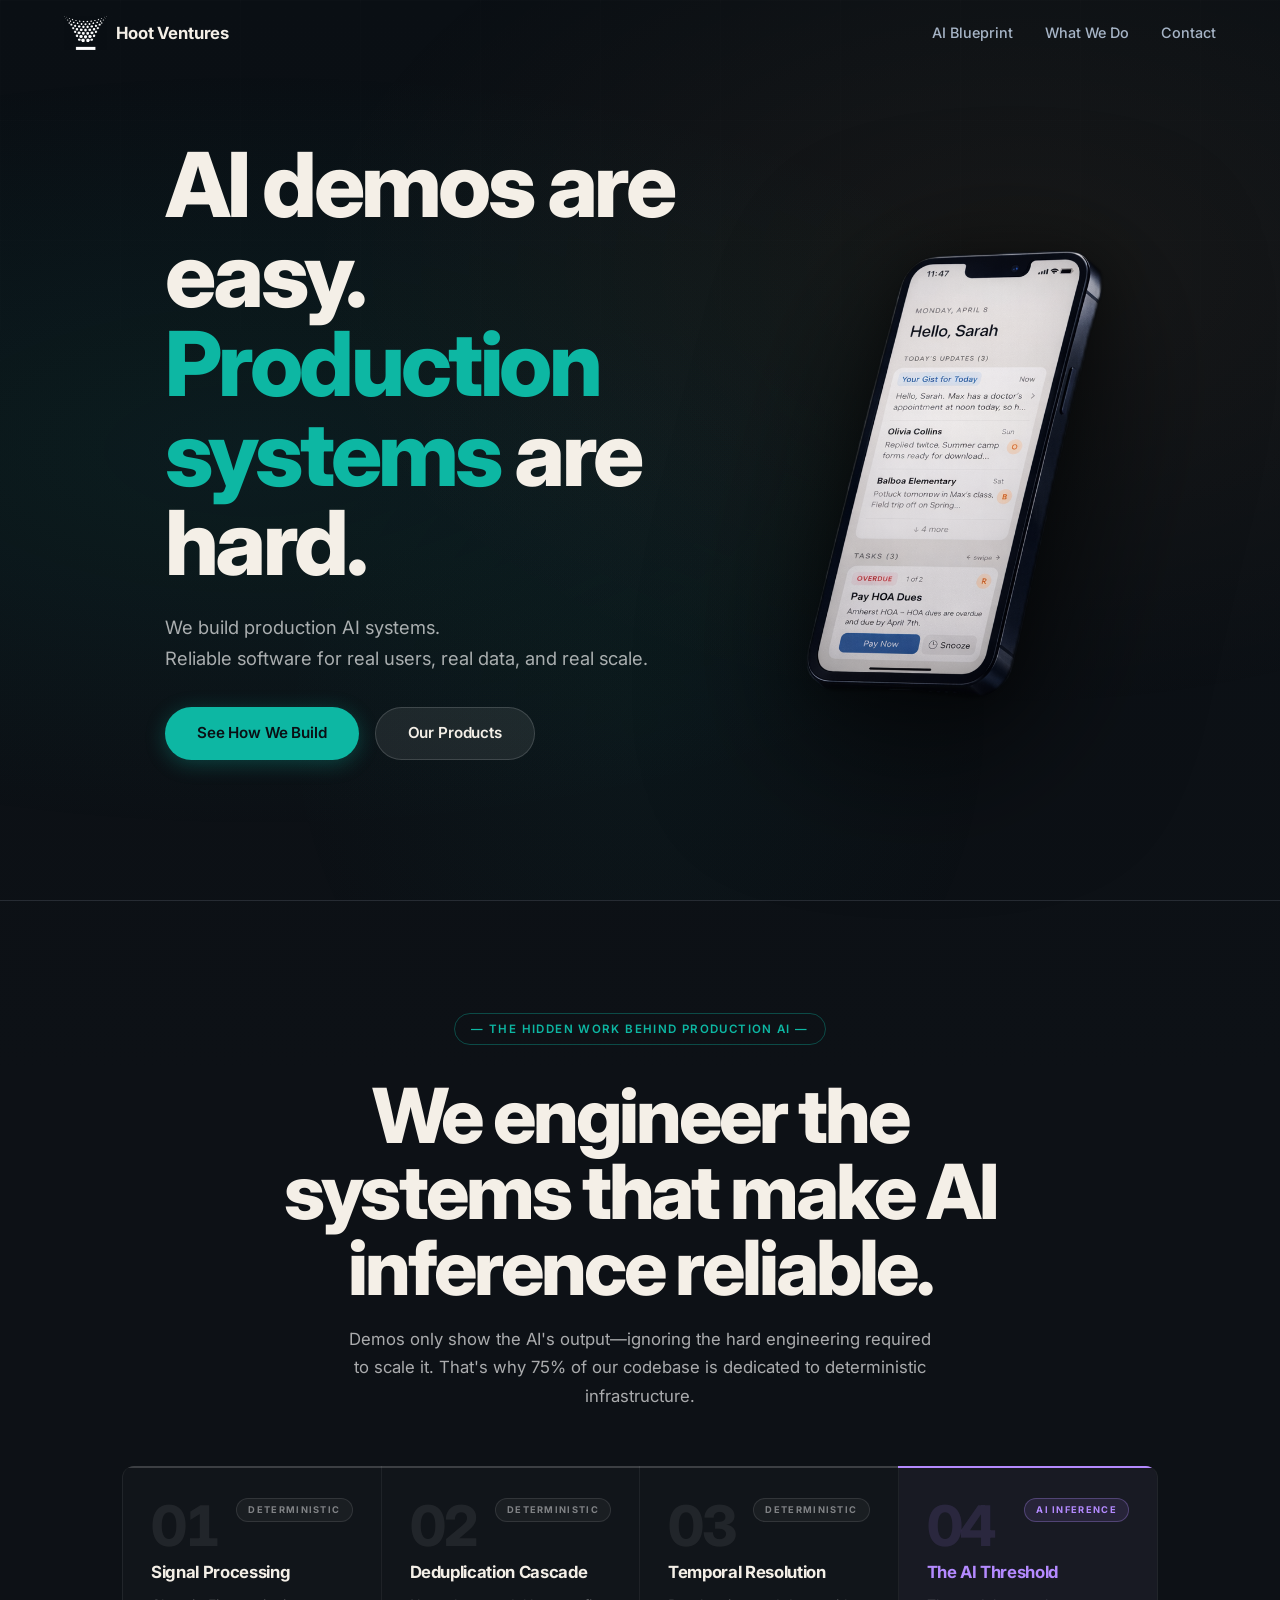
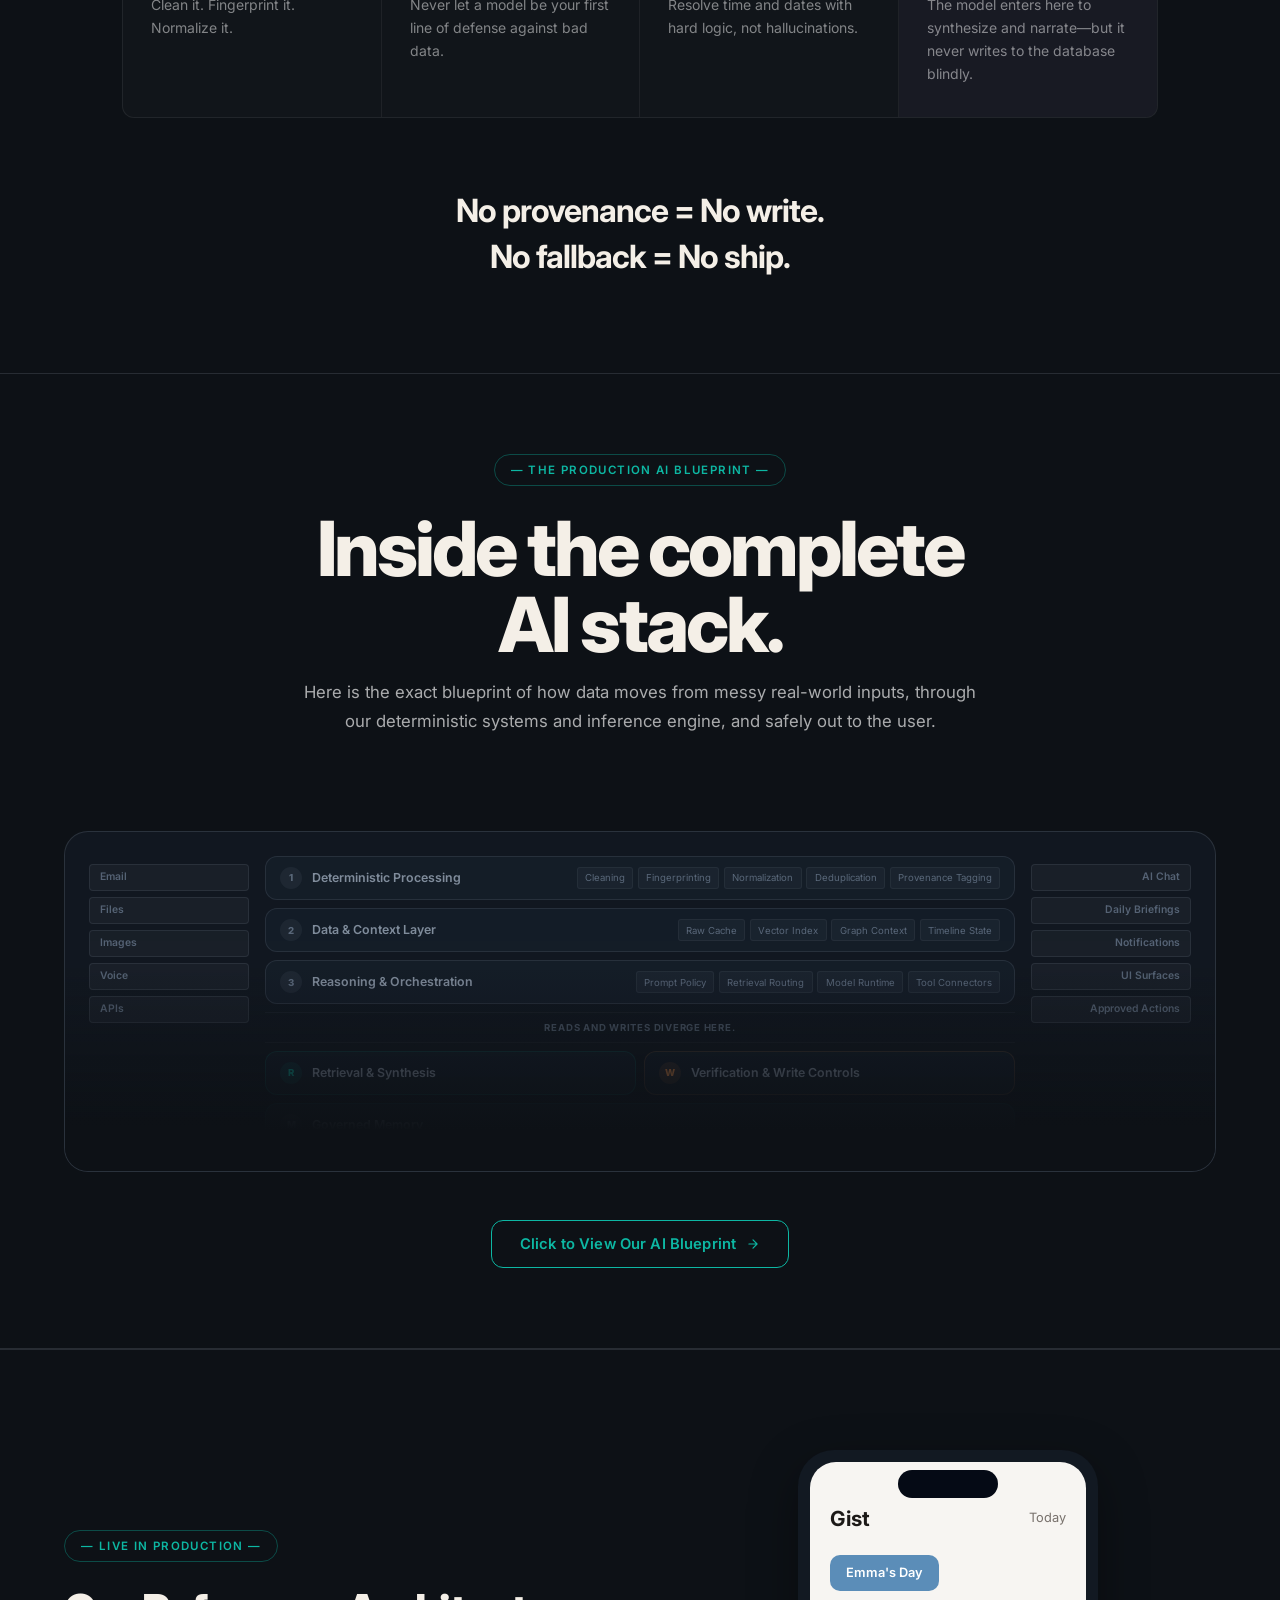
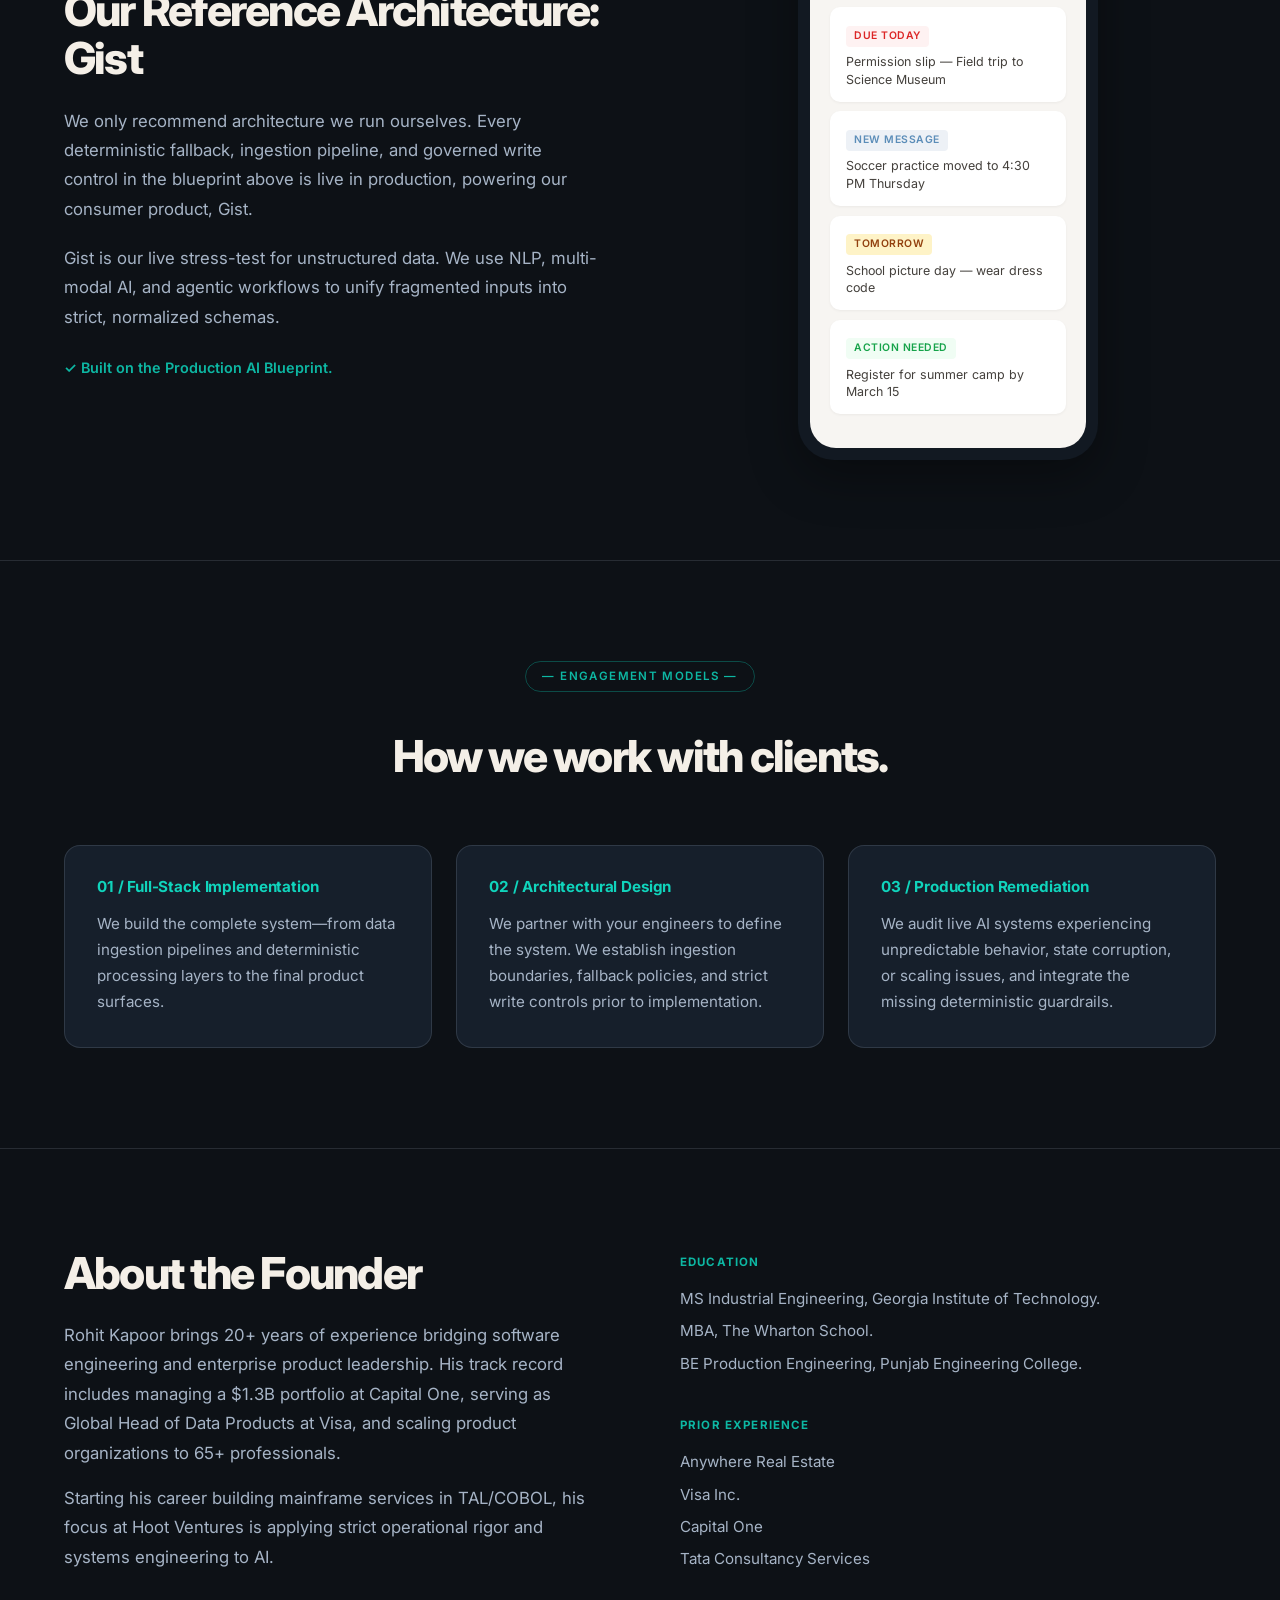
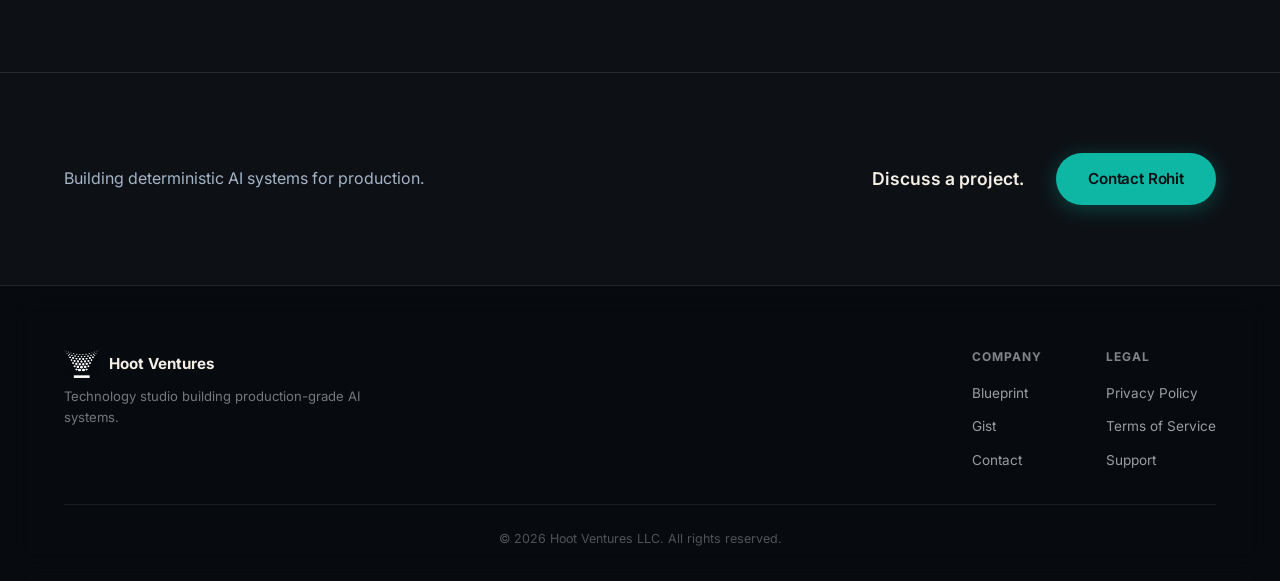
==== commit 803a42f8: "Update gauntlet phase0 headline: add "AI" before "inference" Co-Authored-By: Claude Sonnet 4.6 <nore" ====
--- a/index.html
+++ b/index.html
@@ -224,9 +224,122 @@
   </section>
 
 
+
+  <!-- ========================= -->
+  <!-- REFERENCE IMPLEMENTATION  -->
+  <!-- ========================= -->
+  <section class="ref-impl-section" id="product">
+    <div class="container">
+      <div class="ref-impl-grid fade-in">
+
+        <div class="ref-impl-text">
+          <span class="section-label">— Live in Production —</span>
+          <h2>Our Reference Architecture: Gist</h2>
+          <p class="ref-impl-body">We only recommend architecture we run ourselves. Every deterministic fallback, ingestion pipeline, and governed write control in the blueprint above is live in production, powering our consumer product, Gist.</p>
+          <p class="ref-impl-body">Gist is our live stress-test for unstructured data. We use NLP, multi-modal AI, and agentic workflows to unify fragmented inputs into strict, normalized schemas.</p>
+          <p class="ref-impl-proof">&#10003; Built on the Production AI Blueprint.</p>
+        </div>
+
+        <div class="ref-impl-visual">
+          <div class="phone-mockup">
+            <div class="phone-screen">
+              <div class="mock-header">
+                <span class="mock-app-name">Gist</span>
+                <span class="mock-date">Today</span>
+              </div>
+              <div class="mock-child-tab">Emma's Day</div>
+              <div class="mock-card">
+                <span class="mock-card-badge mock-badge-urgent">Due Today</span>
+                <p class="mock-card-text">Permission slip — Field trip to Science Museum</p>
+              </div>
+              <div class="mock-card">
+                <span class="mock-card-badge mock-badge-info">New Message</span>
+                <p class="mock-card-text">Soccer practice moved to 4:30 PM Thursday</p>
+              </div>
+              <div class="mock-card">
+                <span class="mock-card-badge mock-badge-calendar">Tomorrow</span>
+                <p class="mock-card-text">School picture day — wear dress code</p>
+              </div>
+              <div class="mock-card">
+                <span class="mock-card-badge mock-badge-task">Action Needed</span>
+                <p class="mock-card-text">Register for summer camp by March 15</p>
+              </div>
+            </div>
+          </div>
+        </div>
+
+      </div>
+    </div>
+  </section>
+
+  <!-- ========================= -->
+  <!-- ENGAGEMENT MODELS         -->
+  <!-- ========================= -->
+  <section class="engagement-section fade-in">
+    <div class="container">
+      <div class="engagement-header">
+        <span class="section-label">— Engagement Models —</span>
+        <h2>How we work with clients.</h2>
+      </div>
+      <div class="engagement-grid">
+
+        <div class="engagement-card">
+          <h3 class="engagement-title">01 / Full-Stack Implementation</h3>
+          <p class="engagement-body">We build the complete system—from data ingestion pipelines and deterministic processing layers to the final product surfaces.</p>
+        </div>
+
+        <div class="engagement-card">
+          <h3 class="engagement-title">02 / Architectural Design</h3>
+          <p class="engagement-body">We partner with your engineers to define the system. We establish ingestion boundaries, fallback policies, and strict write controls prior to implementation.</p>
+        </div>
+
+        <div class="engagement-card">
+          <h3 class="engagement-title">03 / Production Remediation</h3>
+          <p class="engagement-body">We audit live AI systems experiencing unpredictable behavior, state corruption, or scaling issues, and integrate the missing deterministic guardrails.</p>
+        </div>
+
+      </div>
+    </div>
+  </section>
+
+  <!-- ========================= -->
+  <!-- ABOUT THE FOUNDER         -->
+  <!-- ========================= -->
+  <section class="founder-section fade-in">
+    <div class="container">
+      <div class="founder-grid">
+
+        <div class="founder-narrative">
+          <h2>About the Founder</h2>
+          <p class="founder-bio">Rohit Kapoor brings 20+ years of experience bridging software engineering and enterprise product leadership. His track record includes managing a $1.3B portfolio at Capital One, serving as Global Head of Data Products at Visa, and scaling product organizations to 65+ professionals.</p>
+          <p class="founder-bio" style="margin-top: 1rem;">Starting his career building mainframe services in TAL/COBOL, his focus at Hoot Ventures is applying strict operational rigor and systems engineering to AI.</p>
+        </div>
+
+        <div class="founder-facts">
+          <div class="founder-fact-block">
+            <span class="founder-fact-label">Education</span>
+            <p class="founder-fact-line">MS Industrial Engineering, Georgia Institute of Technology.</p>
+            <p class="founder-fact-line">MBA, The Wharton School.</p>
+            <p class="founder-fact-line">BE Production Engineering, Punjab Engineering College.</p>
+          </div>
+          <div class="founder-fact-block">
+            <span class="founder-fact-label">Prior Experience</span>
+            <p class="founder-fact-line">Anywhere Real Estate</p>
+            <p class="founder-fact-line">Visa Inc.</p>
+            <p class="founder-fact-line">Capital One</p>
+            <p class="founder-fact-line">Tata Consultancy Services</p>
+          </div>
+        </div>
+
+      </div>
+    </div>
+  </section>
+
+  </div><!-- /.desktop-only -->
+
   <!-- ========================= -->
   <!-- BLUEPRINT MODAL           -->
-  <!-- (Desktop only — triggered by #blueprintBtn) -->
+  <!-- Shared by desktop + mobile — lives outside .desktop-only -->
   <!-- ========================= -->
   <div class="blueprint-modal" id="blueprintModal" role="dialog" aria-modal="true" aria-label="Production AI Blueprint — Full Architecture">
     <div class="blueprint-modal-backdrop" id="blueprintBackdrop"></div>
@@ -477,118 +590,6 @@
       </div><!-- /.blueprint-modal-content -->
     </div><!-- /.blueprint-modal-inner -->
   </div><!-- /.blueprint-modal -->
-
-  <!-- ========================= -->
-  <!-- REFERENCE IMPLEMENTATION  -->
-  <!-- ========================= -->
-  <section class="ref-impl-section" id="product">
-    <div class="container">
-      <div class="ref-impl-grid fade-in">
-
-        <div class="ref-impl-text">
-          <span class="section-label">— Live in Production —</span>
-          <h2>Our Reference Architecture: Gist</h2>
-          <p class="ref-impl-body">We only recommend architecture we run ourselves. Every deterministic fallback, ingestion pipeline, and governed write control in the blueprint above is live in production, powering our consumer product, Gist.</p>
-          <p class="ref-impl-body">Gist is our live stress-test for unstructured data. We use NLP, multi-modal AI, and agentic workflows to unify fragmented inputs into strict, normalized schemas.</p>
-          <p class="ref-impl-proof">&#10003; Built on the Production AI Blueprint.</p>
-        </div>
-
-        <div class="ref-impl-visual">
-          <div class="phone-mockup">
-            <div class="phone-screen">
-              <div class="mock-header">
-                <span class="mock-app-name">Gist</span>
-                <span class="mock-date">Today</span>
-              </div>
-              <div class="mock-child-tab">Emma's Day</div>
-              <div class="mock-card">
-                <span class="mock-card-badge mock-badge-urgent">Due Today</span>
-                <p class="mock-card-text">Permission slip — Field trip to Science Museum</p>
-              </div>
-              <div class="mock-card">
-                <span class="mock-card-badge mock-badge-info">New Message</span>
-                <p class="mock-card-text">Soccer practice moved to 4:30 PM Thursday</p>
-              </div>
-              <div class="mock-card">
-                <span class="mock-card-badge mock-badge-calendar">Tomorrow</span>
-                <p class="mock-card-text">School picture day — wear dress code</p>
-              </div>
-              <div class="mock-card">
-                <span class="mock-card-badge mock-badge-task">Action Needed</span>
-                <p class="mock-card-text">Register for summer camp by March 15</p>
-              </div>
-            </div>
-          </div>
-        </div>
-
-      </div>
-    </div>
-  </section>
-
-  <!-- ========================= -->
-  <!-- ENGAGEMENT MODELS         -->
-  <!-- ========================= -->
-  <section class="engagement-section fade-in">
-    <div class="container">
-      <div class="engagement-header">
-        <span class="section-label">— Engagement Models —</span>
-        <h2>How we work with clients.</h2>
-      </div>
-      <div class="engagement-grid">
-
-        <div class="engagement-card">
-          <h3 class="engagement-title">01 / Full-Stack Implementation</h3>
-          <p class="engagement-body">We build the complete system—from data ingestion pipelines and deterministic processing layers to the final product surfaces.</p>
-        </div>
-
-        <div class="engagement-card">
-          <h3 class="engagement-title">02 / Architectural Design</h3>
-          <p class="engagement-body">We partner with your engineers to define the system. We establish ingestion boundaries, fallback policies, and strict write controls prior to implementation.</p>
-        </div>
-
-        <div class="engagement-card">
-          <h3 class="engagement-title">03 / Production Remediation</h3>
-          <p class="engagement-body">We audit live AI systems experiencing unpredictable behavior, state corruption, or scaling issues, and integrate the missing deterministic guardrails.</p>
-        </div>
-
-      </div>
-    </div>
-  </section>
-
-  <!-- ========================= -->
-  <!-- ABOUT THE FOUNDER         -->
-  <!-- ========================= -->
-  <section class="founder-section fade-in">
-    <div class="container">
-      <div class="founder-grid">
-
-        <div class="founder-narrative">
-          <h2>About the Founder</h2>
-          <p class="founder-bio">Rohit Kapoor brings 20+ years of experience bridging software engineering and enterprise product leadership. His track record includes managing a $1.3B portfolio at Capital One, serving as Global Head of Data Products at Visa, and scaling product organizations to 65+ professionals.</p>
-          <p class="founder-bio" style="margin-top: 1rem;">Starting his career building mainframe services in TAL/COBOL, his focus at Hoot Ventures is applying strict operational rigor and systems engineering to AI.</p>
-        </div>
-
-        <div class="founder-facts">
-          <div class="founder-fact-block">
-            <span class="founder-fact-label">Education</span>
-            <p class="founder-fact-line">MS Industrial Engineering, Georgia Institute of Technology.</p>
-            <p class="founder-fact-line">MBA, The Wharton School.</p>
-            <p class="founder-fact-line">BE Production Engineering, Punjab Engineering College.</p>
-          </div>
-          <div class="founder-fact-block">
-            <span class="founder-fact-label">Prior Experience</span>
-            <p class="founder-fact-line">Anywhere Real Estate</p>
-            <p class="founder-fact-line">Visa Inc.</p>
-            <p class="founder-fact-line">Capital One</p>
-            <p class="founder-fact-line">Tata Consultancy Services</p>
-          </div>
-        </div>
-
-      </div>
-    </div>
-  </section>
-
-  </div><!-- /.desktop-only -->
 
 
   <!-- ========================= -->
@@ -960,8 +961,37 @@
   <!-- ========================= -->
   <footer class="footer">
     <div class="container">
+      <div class="footer-inner">
+        <div class="footer-brand">
+          <a href="/" class="footer-logo">
+            <div class="footer-logo-mark">
+              <img src="hoot-ventures-logo-transparent-light.png" alt="Hoot Ventures logo">
+            </div>
+            <span class="footer-logo-text">Hoot Ventures</span>
+          </a>
+          <p>Technology studio building production-grade AI systems.</p>
+        </div>
+        <div class="footer-links-section">
+          <div class="footer-links-col">
+            <h4>Company</h4>
+            <ul>
+              <li><a href="#blueprint">Blueprint</a></li>
+              <li><a href="#product">Gist</a></li>
+              <li><a href="#contact">Contact</a></li>
+            </ul>
+          </div>
+          <div class="footer-links-col">
+            <h4>Legal</h4>
+            <ul>
+              <li><a href="privacy.html">Privacy Policy</a></li>
+              <li><a href="terms.html">Terms of Service</a></li>
+              <li><a href="support.html">Support</a></li>
+            </ul>
+          </div>
+        </div>
+      </div>
       <div class="footer-bottom">
-        <p>&copy; 2026 Hoot Ventures LLC. All rights reserved. <a href="privacy.html">Privacy Policy</a> · <a href="terms.html">Terms of Service</a> · <a href="support.html">Support</a></p>
+        <p>&copy; 2026 Hoot Ventures LLC. All rights reserved.</p>
       </div>
     </div>
   </footer>
@@ -977,7 +1007,7 @@
       gauntlet: {
         phase0: {
           eyebrow: '— The Hidden Work Behind Production AI —',
-          headline: 'We engineer the systems that make inference reliable.',
+          headline: 'We engineer the systems that make AI inference reliable.',
           subtext: 'Demos only show the AI\'s output—ignoring the hard engineering required to scale it. That\'s why 75% of our codebase is dedicated to deterministic infrastructure.',
           scrollCue: 'Scroll to explore',
         },
--- a/styles.css
+++ b/styles.css
@@ -881,11 +881,28 @@
   border-top: none;
   border-radius: 12px;
   margin-bottom: 2rem;
-  overflow: hidden;
-}
-
-/* Split top border: 75% grey / 25% purple */
-.gs-pipeline-panel::before {
+  /* Scroll horizontally at narrow widths; clip vertically */
+  overflow: auto hidden;
+  scrollbar-width: none; /* Firefox */
+}
+.gs-pipeline-panel::-webkit-scrollbar { display: none; } /* Chrome/Safari */
+
+/* ── Principles Grid ── */
+/* Split top border lives here so the 75%/25% break tracks the
+   actual grid width even when the panel is scrolling */
+.gs-principles-grid {
+  display: grid;
+  grid-template-columns: repeat(4, 1fr);
+  gap: 0;
+  /* Minimum keeps all 4 columns readable; panel scrolls if viewport is narrower */
+  min-width: 680px;
+  width: 100%;
+  margin-bottom: 0;
+  position: relative;
+}
+
+/* Split top border: 75% grey (3 det. phases) / 25% purple (AI phase) */
+.gs-principles-grid::before {
   content: '';
   position: absolute;
   top: 0; left: 0; right: 0;
@@ -897,15 +914,6 @@
     #b48aff 75%,
     #b48aff 100%
   );
-}
-
-/* ── Principles Grid ── */
-.gs-principles-grid {
-  display: grid;
-  grid-template-columns: repeat(4, 1fr);
-  gap: 0;
-  width: 100%;
-  margin-bottom: 0;
 }
 
 .gs-1, .gs-2, .gs-3 {
@@ -2808,7 +2816,7 @@
   /* ──────────────────────────────────────
      HOW WE BUILD — collapse pipeline panel to 2-col
   ────────────────────────────────────── */
-  .gs-principles-grid { grid-template-columns: repeat(2, 1fr); }
+  /* gs-principles-grid: desktop-only is hidden at ≤768px; no override needed */
   .gs-1, .gs-3 { border-right: 1px solid rgba(255, 255, 255, 0.06); }
   .gs-2 { border-right: none; }
   .gs-1, .gs-2 { border-bottom: 1px solid rgba(255, 255, 255, 0.06); }
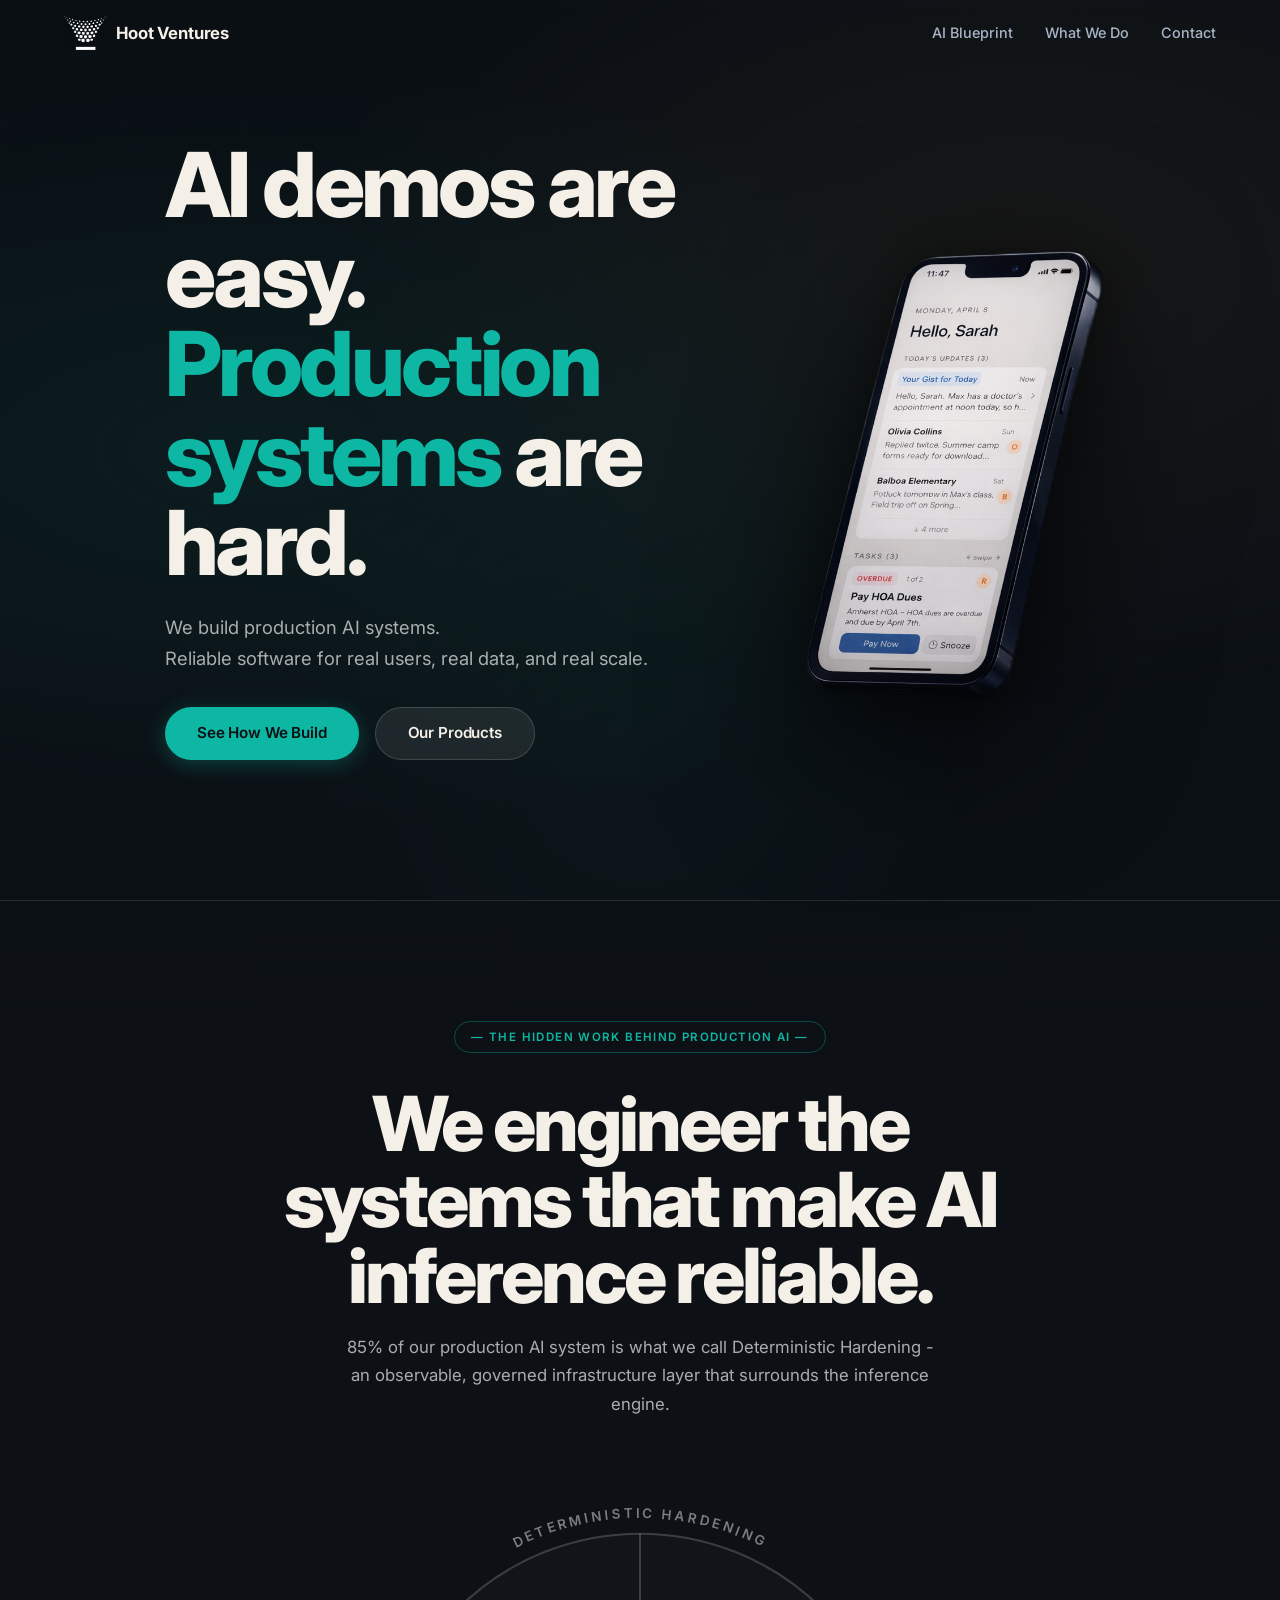
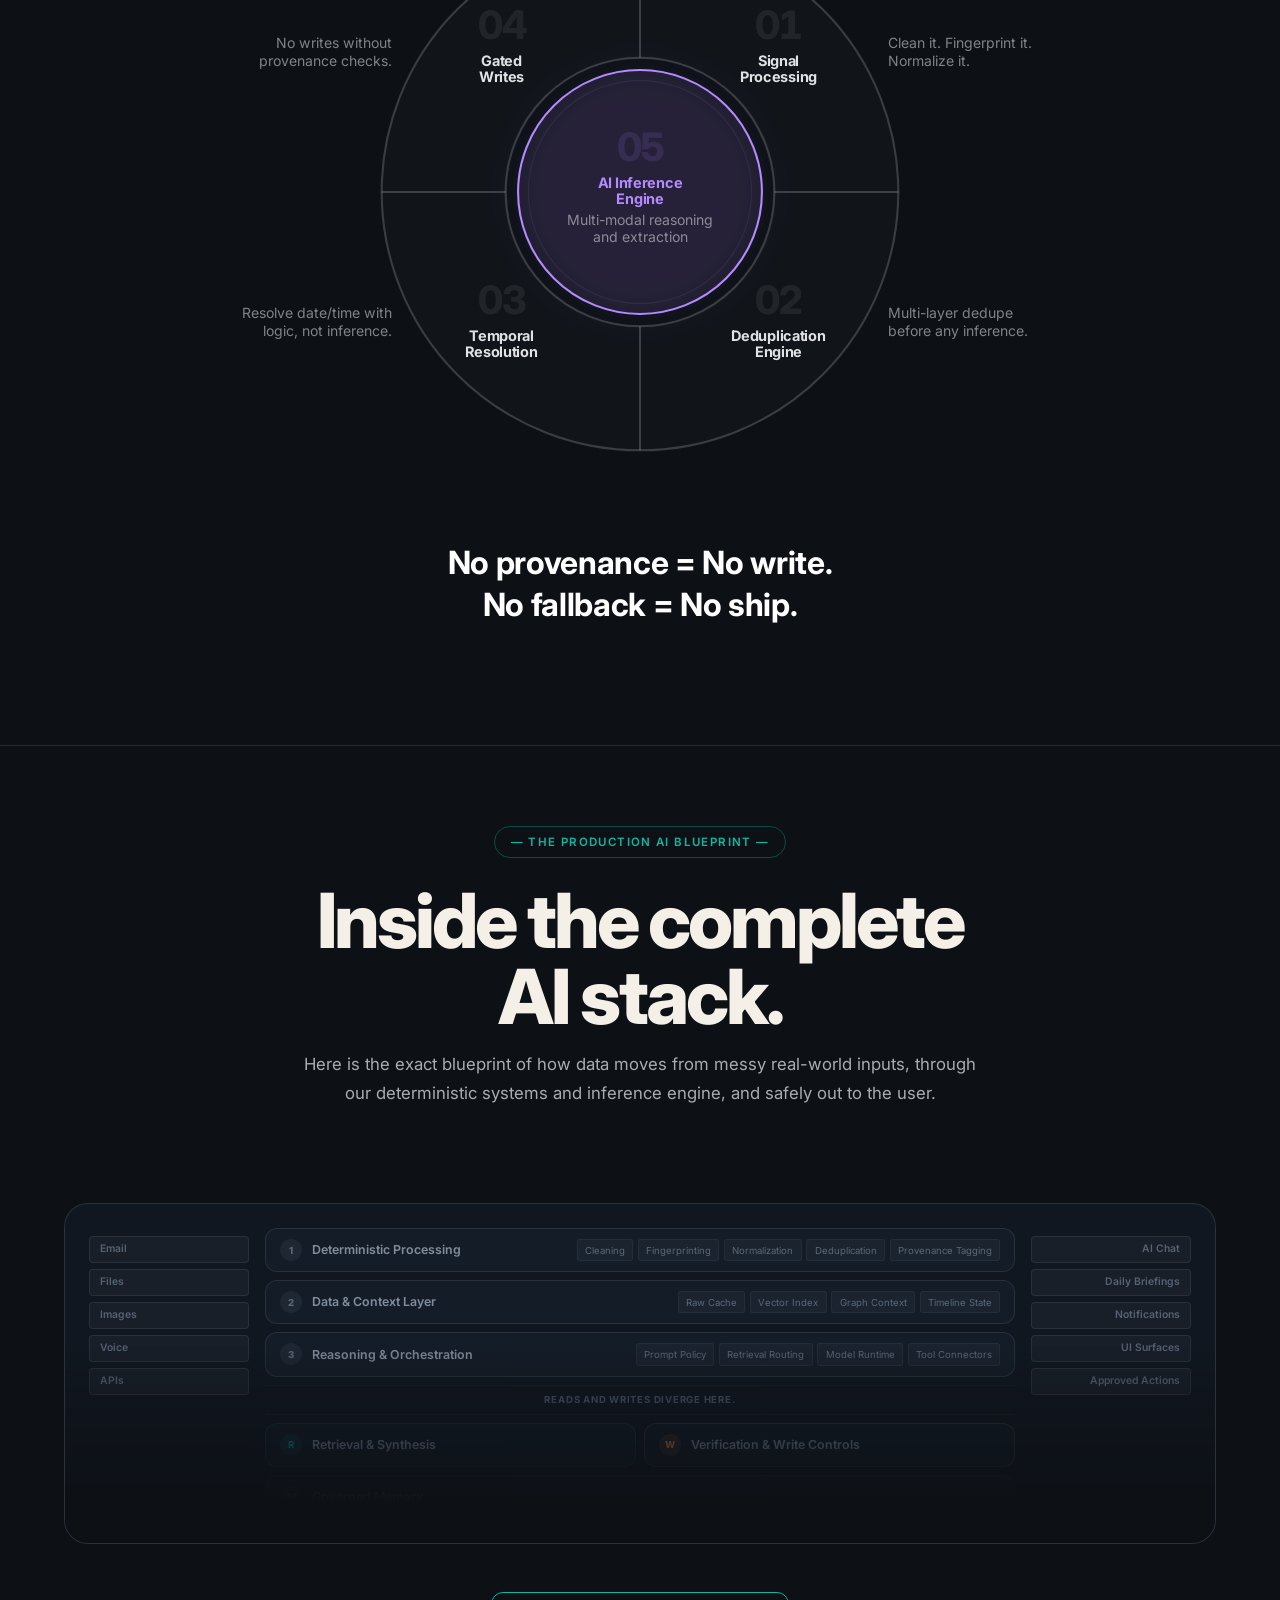
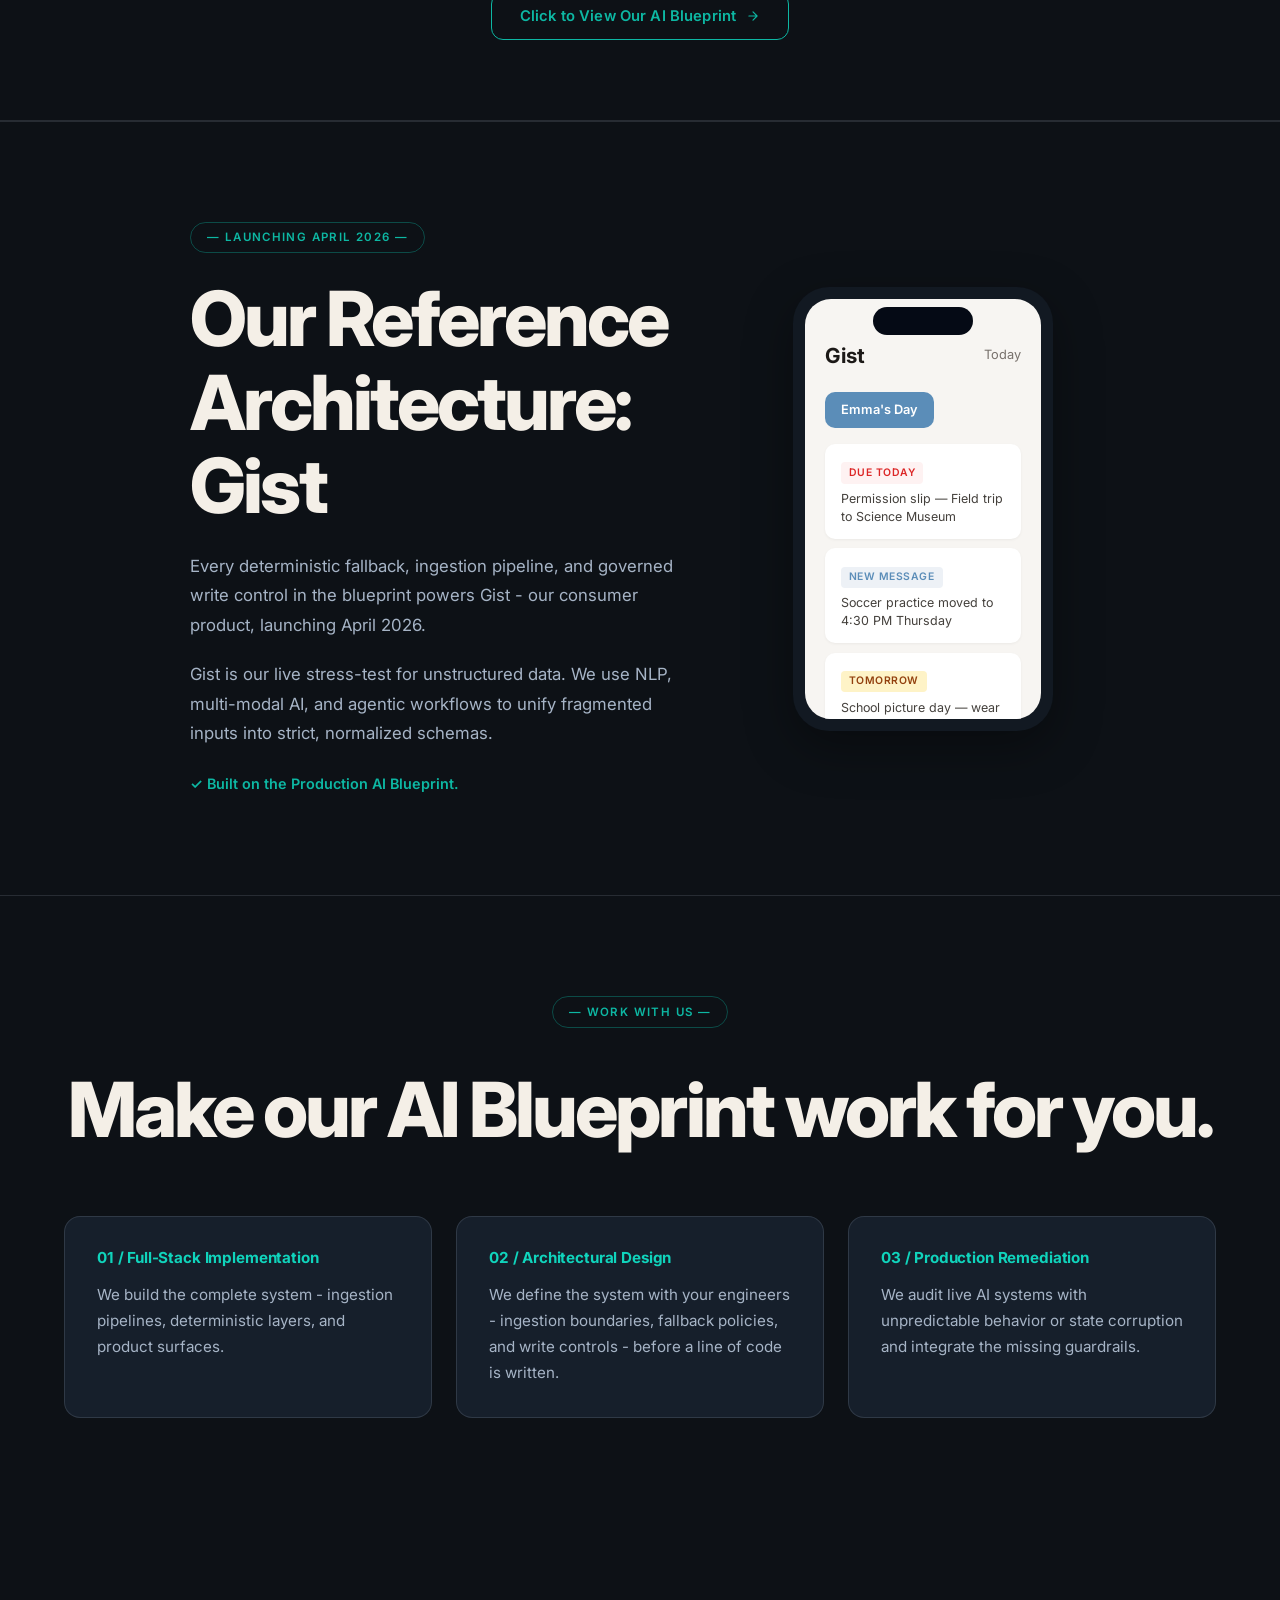
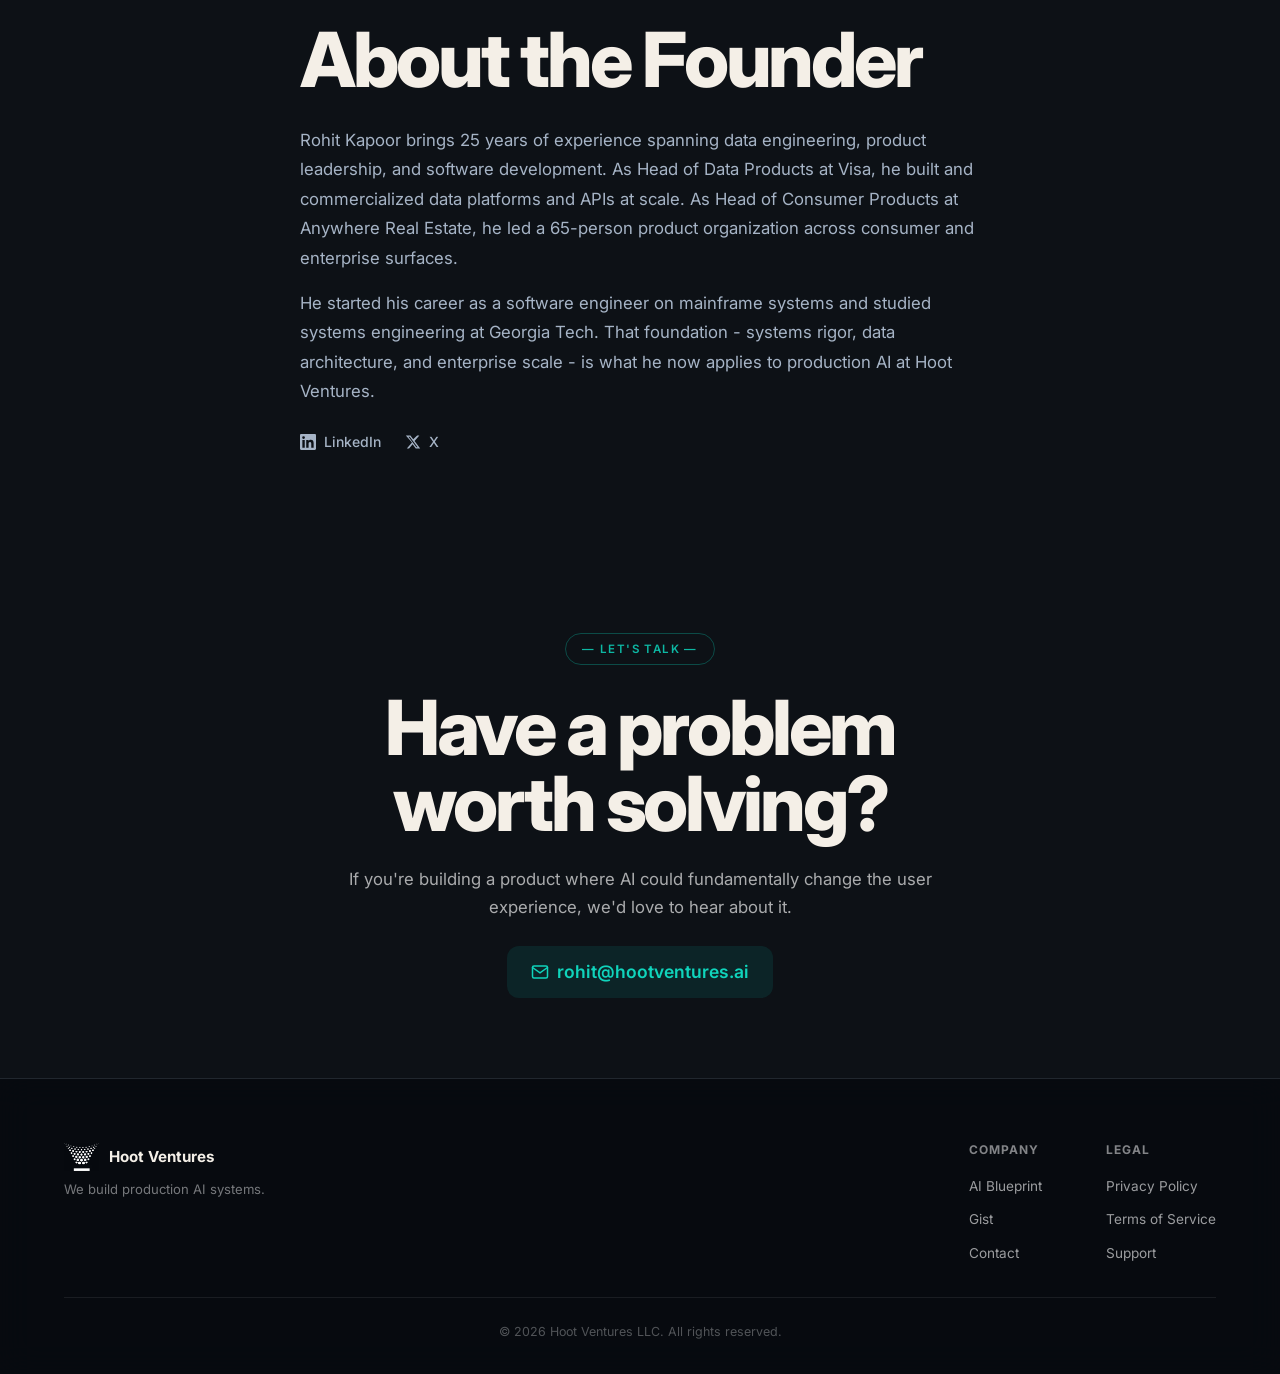
==== commit ff7692f6: "Polish donut diagram labels: position, font, mobile layout - Move SVG corner labels to quadrant mid-" ====
--- a/index.html
+++ b/index.html
@@ -56,7 +56,7 @@
 
   <!-- Mobile Menu -->
   <div class="mobile-menu" id="mobileMenu">
-    <a href="#m-how-we-build" onclick="closeMobileMenu()">How We Build</a>
+    <a href="#how-we-build" onclick="closeMobileMenu()">How We Build</a>
     <a href="#m-blueprint" onclick="closeMobileMenu()">AI Blueprint</a>
     <a href="#m-product" onclick="closeMobileMenu()">What We Do</a>
     <a href="#contact" onclick="closeMobileMenu()">Contact</a>
@@ -89,75 +89,84 @@
     </div>
   </section>
 
-
   <!-- ========================= -->
   <!-- HOW WE BUILD — GAUNTLET   -->
   <!-- ========================= -->
-  <section class="gauntlet-section" id="how-we-build">
-
-    <!-- Scrollytelling track — sticky panel lives inside here -->
-    <div class="gauntlet-track">
-      <div class="gauntlet-sticky">
-
-        <!-- Hook — centered statement -->
-        <div class="gs-panel gs-0 gs-active">
-          <div class="gs-center-content">
-            <span class="gs-eyebrow" data-copy="gauntlet.phase0.eyebrow">— The Hidden Systems Behind Production AI —</span>
-            <h2 class="gs-headline" data-copy-html="gauntlet.phase0.headline">80% of the code<br>never touches AI.</h2>
-            <p class="gs-subtext" data-copy="gauntlet.phase0.subtext">We follow a strict engineering principle — use AI for what it does best. Everything else is deterministic by design.</p>
-          </div>
-        </div>
-
-        <!-- Unified Pipeline Panel -->
-        <div class="gs-pipeline-panel">
-        <div class="gs-principles-grid">
-
-          <div class="gs-panel gs-1" data-copy-group="gauntlet.phases">
-            <div class="gs-card-header">
-              <span class="gs-card-num">01</span>
-              <span class="gs-step-tag gs-tag-det" data-copy-field="tag">Deterministic</span>
-            </div>
-            <h3 class="gs-step-h" data-copy-field="title">Signal Processing</h3>
-            <p class="gs-step-micro" data-copy-field="body">Clean it. Fingerprint it. Normalize it.</p>
-          </div>
-
-          <div class="gs-panel gs-2" data-copy-group="gauntlet.phases">
-            <div class="gs-card-header">
-              <span class="gs-card-num">02</span>
-              <span class="gs-step-tag gs-tag-det" data-copy-field="tag">Deterministic</span>
-            </div>
-            <h3 class="gs-step-h" data-copy-field="title">Deduplication Cascade</h3>
-            <p class="gs-step-micro" data-copy-field="body">Never let a model be your first line of defense against bad data.</p>
-          </div>
-
-          <div class="gs-panel gs-3" data-copy-group="gauntlet.phases">
-            <div class="gs-card-header">
-              <span class="gs-card-num">03</span>
-              <span class="gs-step-tag gs-tag-det" data-copy-field="tag">Deterministic</span>
-            </div>
-            <h3 class="gs-step-h" data-copy-field="title">Temporal Resolution</h3>
-            <p class="gs-step-micro" data-copy-field="body">Resolve time and dates with hard logic, not hallucinations.</p>
-          </div>
-
-          <div class="gs-panel gs-4" data-copy-group="gauntlet.phases">
-            <div class="gs-card-header">
-              <span class="gs-card-num gs-card-num--ai">04</span>
-              <span class="gs-step-tag gs-tag-ai" data-copy-field="tag">AI Inference</span>
-            </div>
-            <h3 class="gs-step-h gs-step-h--ai" data-copy-field="title">The AI Threshold</h3>
-            <p class="gs-step-micro" data-copy-field="body">The model enters here to synthesize and narrate—but it never writes to the database blindly.</p>
-          </div>
-
-        </div>
-        </div><!-- /.gs-pipeline-panel -->
-
-        <!-- Mic drop -->
-        <div class="gs-micdrop">
-          <p class="gmd-line" data-copy="gauntlet.micdrop.lines.0">No provenance = No write.</p>
-          <p class="gmd-line" data-copy="gauntlet.micdrop.lines.1">No fallback = No ship.</p>
-        </div>
-
-      </div>
+  <section class="deterministic-hardening-section" id="how-we-build">
+
+    <div class="header-block">
+      <span class="gs-eyebrow" data-copy="gauntlet.phase0.eyebrow">— The Hidden Systems Behind Production AI —</span>
+      <h2 class="gs-headline" data-copy-html="gauntlet.phase0.headline">80% of the code<br>never touches AI.</h2>
+      <p class="gs-subtext" data-copy="gauntlet.phase0.subtext">85% of our production AI system is what we call Deterministic Hardening — an observable, governed infrastructure layer that surrounds the inference engine.</p>
+    </div>
+
+    <div class="ring-wrapper">
+      <svg class="gs-ring-diagram" viewBox="0 0 600 600" fill="none" xmlns="http://www.w3.org/2000/svg" overflow="visible">
+        <defs>
+          <filter id="purpleGlow" x="-30%" y="-30%" width="160%" height="160%">
+            <feGaussianBlur stdDeviation="18" result="blur"/>
+            <feComposite in="SourceGraphic" in2="blur" operator="over"/>
+          </filter>
+          <path id="deterministicArc" d="M -230 -132 A 265 265 0 0 1 230 -132" fill="none"/>
+        </defs>
+        <g transform="translate(300, 300)">
+          <text class="gs-curved-label">
+            <textPath href="#deterministicArc" startOffset="50%" text-anchor="middle">DETERMINISTIC HARDENING</textPath>
+          </text>
+
+          <circle r="250" class="gs-ring-border"/>
+          <circle r="130" class="gs-ring-border"/>
+
+          <path class="gs-seg" transform="rotate(0)"   d="M 176.8 -176.8 A 250 250 0 0 1 176.8 176.8 L 91.9 91.9 A 130 130 0 0 0 91.9 -91.9 Z"/>
+          <path class="gs-seg" transform="rotate(90)"  d="M 176.8 -176.8 A 250 250 0 0 1 176.8 176.8 L 91.9 91.9 A 130 130 0 0 0 91.9 -91.9 Z"/>
+          <path class="gs-seg" transform="rotate(180)" d="M 176.8 -176.8 A 250 250 0 0 1 176.8 176.8 L 91.9 91.9 A 130 130 0 0 0 91.9 -91.9 Z"/>
+          <path class="gs-seg" transform="rotate(270)" d="M 176.8 -176.8 A 250 250 0 0 1 176.8 176.8 L 91.9 91.9 A 130 130 0 0 0 91.9 -91.9 Z"/>
+
+          <line x1="0" y1="-250" x2="0" y2="-130" class="gs-divider"/>
+          <line x1="250" y1="0" x2="130" y2="0" class="gs-divider"/>
+          <line x1="0" y1="250" x2="0" y2="130" class="gs-divider"/>
+          <line x1="-250" y1="0" x2="-130" y2="0" class="gs-divider"/>
+
+          <text x="134" y="-148" text-anchor="middle" class="gs-quad-num">01</text>
+          <text x="134" y="-122" text-anchor="middle" class="gs-quad-title">Signal</text>
+          <text x="134" y="-106" text-anchor="middle" class="gs-quad-title">Processing</text>
+
+          <text x="134" y="118" text-anchor="middle" class="gs-quad-num">02</text>
+          <text x="134" y="144" text-anchor="middle" class="gs-quad-title">Deduplication</text>
+          <text x="134" y="160" text-anchor="middle" class="gs-quad-title">Engine</text>
+
+          <text x="-134" y="118" text-anchor="middle" class="gs-quad-num">03</text>
+          <text x="-134" y="144" text-anchor="middle" class="gs-quad-title">Temporal</text>
+          <text x="-134" y="160" text-anchor="middle" class="gs-quad-title">Resolution</text>
+
+          <text x="-134" y="-148" text-anchor="middle" class="gs-quad-num">04</text>
+          <text x="-134" y="-122" text-anchor="middle" class="gs-quad-title">Gated</text>
+          <text x="-134" y="-106" text-anchor="middle" class="gs-quad-title">Writes</text>
+
+          <g filter="url(#purpleGlow)">
+            <circle r="118" fill="rgba(180, 138, 255, 0.06)"/>
+          </g>
+          <circle r="118" stroke="#b48aff" stroke-width="2" fill="rgba(180, 138, 255, 0.04)"/>
+          <circle r="108" stroke="rgba(180, 138, 255, 0.10)" stroke-width="1" fill="none"/>
+
+          <text x="0" y="-30" text-anchor="middle" class="gs-quad-num gs-quad-num--ai">05</text>
+          <text x="0" y="-4" text-anchor="middle" class="gs-quad-title gs-quad-title--ai">AI Inference</text>
+          <text x="0" y="12" text-anchor="middle" class="gs-quad-title gs-quad-title--ai">Engine</text>
+          <text x="0" y="32" text-anchor="middle" class="gs-center-body">Multi-modal reasoning</text>
+          <text x="0" y="48" text-anchor="middle" class="gs-center-body">and extraction</text>
+
+          <!-- Corner descriptions — outside ring, flanking at quadrant mid-height -->
+          <text text-anchor="start" class="gs-corner-label"><tspan x="240" y="-139">Clean it. Fingerprint it.</tspan><tspan x="240" dy="17">Normalize it.</tspan></text>
+          <text text-anchor="start" class="gs-corner-label"><tspan x="240" y="122">Multi-layer dedupe</tspan><tspan x="240" dy="17">before any inference.</tspan></text>
+          <text text-anchor="end" class="gs-corner-label"><tspan x="-240" y="122">Resolve date/time with</tspan><tspan x="-240" dy="17">logic, not inference.</tspan></text>
+          <text text-anchor="end" class="gs-corner-label"><tspan x="-240" y="-139">No writes without</tspan><tspan x="-240" dy="17">provenance checks.</tspan></text>
+        </g>
+      </svg>
+    </div>
+
+    <div class="footer-block">
+      <h3 data-copy="gauntlet.micdrop.lines.0">No provenance = No write.</h3>
+      <h3 data-copy="gauntlet.micdrop.lines.1">No fallback = No ship.</h3>
     </div>
 
   </section>
@@ -233,9 +242,9 @@
       <div class="ref-impl-grid fade-in">
 
         <div class="ref-impl-text">
-          <span class="section-label">— Live in Production —</span>
+          <span class="section-label">— Launching April 2026 —</span>
           <h2>Our Reference Architecture: Gist</h2>
-          <p class="ref-impl-body">We only recommend architecture we run ourselves. Every deterministic fallback, ingestion pipeline, and governed write control in the blueprint above is live in production, powering our consumer product, Gist.</p>
+          <p class="ref-impl-body">Every deterministic fallback, ingestion pipeline, and governed write control in the blueprint powers Gist - our consumer product, launching April 2026.</p>
           <p class="ref-impl-body">Gist is our live stress-test for unstructured data. We use NLP, multi-modal AI, and agentic workflows to unify fragmented inputs into strict, normalized schemas.</p>
           <p class="ref-impl-proof">&#10003; Built on the Production AI Blueprint.</p>
         </div>
@@ -278,24 +287,24 @@
   <section class="engagement-section fade-in">
     <div class="container">
       <div class="engagement-header">
-        <span class="section-label">— Engagement Models —</span>
-        <h2>How we work with clients.</h2>
+        <span class="section-label">— Work With Us —</span>
+        <h2>Make our AI Blueprint work for you.</h2>
       </div>
       <div class="engagement-grid">
 
         <div class="engagement-card">
           <h3 class="engagement-title">01 / Full-Stack Implementation</h3>
-          <p class="engagement-body">We build the complete system—from data ingestion pipelines and deterministic processing layers to the final product surfaces.</p>
+          <p class="engagement-body">We build the complete system - ingestion pipelines, deterministic layers, and product surfaces.</p>
         </div>
 
         <div class="engagement-card">
           <h3 class="engagement-title">02 / Architectural Design</h3>
-          <p class="engagement-body">We partner with your engineers to define the system. We establish ingestion boundaries, fallback policies, and strict write controls prior to implementation.</p>
+          <p class="engagement-body">We define the system with your engineers - ingestion boundaries, fallback policies, and write controls - before a line of code is written.</p>
         </div>
 
         <div class="engagement-card">
           <h3 class="engagement-title">03 / Production Remediation</h3>
-          <p class="engagement-body">We audit live AI systems experiencing unpredictable behavior, state corruption, or scaling issues, and integrate the missing deterministic guardrails.</p>
+          <p class="engagement-body">We audit live AI systems with unpredictable behavior or state corruption and integrate the missing guardrails.</p>
         </div>
 
       </div>
@@ -306,28 +315,22 @@
   <!-- ABOUT THE FOUNDER         -->
   <!-- ========================= -->
   <section class="founder-section fade-in">
-    <div class="container">
+    <div class="container-narrow">
       <div class="founder-grid">
 
         <div class="founder-narrative">
           <h2>About the Founder</h2>
-          <p class="founder-bio">Rohit Kapoor brings 20+ years of experience bridging software engineering and enterprise product leadership. His track record includes managing a $1.3B portfolio at Capital One, serving as Global Head of Data Products at Visa, and scaling product organizations to 65+ professionals.</p>
-          <p class="founder-bio" style="margin-top: 1rem;">Starting his career building mainframe services in TAL/COBOL, his focus at Hoot Ventures is applying strict operational rigor and systems engineering to AI.</p>
-        </div>
-
-        <div class="founder-facts">
-          <div class="founder-fact-block">
-            <span class="founder-fact-label">Education</span>
-            <p class="founder-fact-line">MS Industrial Engineering, Georgia Institute of Technology.</p>
-            <p class="founder-fact-line">MBA, The Wharton School.</p>
-            <p class="founder-fact-line">BE Production Engineering, Punjab Engineering College.</p>
-          </div>
-          <div class="founder-fact-block">
-            <span class="founder-fact-label">Prior Experience</span>
-            <p class="founder-fact-line">Anywhere Real Estate</p>
-            <p class="founder-fact-line">Visa Inc.</p>
-            <p class="founder-fact-line">Capital One</p>
-            <p class="founder-fact-line">Tata Consultancy Services</p>
+          <p class="founder-bio">Rohit Kapoor brings 25 years of experience spanning data engineering, product leadership, and software development. As Head of Data Products at Visa, he built and commercialized data platforms and APIs at scale. As Head of Consumer Products at Anywhere Real Estate, he led a 65-person product organization across consumer and enterprise surfaces.</p>
+          <p class="founder-bio" style="margin-top: 1rem;">He started his career as a software engineer on mainframe systems and studied systems engineering at Georgia Tech. That foundation - systems rigor, data architecture, and enterprise scale - is what he now applies to production AI at Hoot Ventures.</p>
+          <div class="founder-social">
+            <a href="https://www.linkedin.com/in/rohitkapoor/" target="_blank" rel="noopener noreferrer" class="founder-social-link">
+              <svg width="16" height="16" viewBox="0 0 24 24" fill="currentColor" aria-hidden="true"><path d="M20.447 20.452h-3.554v-5.569c0-1.328-.027-3.037-1.852-3.037-1.853 0-2.136 1.445-2.136 2.939v5.667H9.351V9h3.414v1.561h.046c.477-.9 1.637-1.85 3.37-1.85 3.601 0 4.267 2.37 4.267 5.455v6.286zM5.337 7.433a2.062 2.062 0 0 1-2.063-2.065 2.064 2.064 0 1 1 2.063 2.065zm1.782 13.019H3.555V9h3.564v11.452zM22.225 0H1.771C.792 0 0 .774 0 1.729v20.542C0 23.227.792 24 1.771 24h20.451C23.2 24 24 23.227 24 22.271V1.729C24 .774 23.2 0 22.222 0h.003z"/></svg>
+              LinkedIn
+            </a>
+            <a href="https://x.com/rohitk_3" target="_blank" rel="noopener noreferrer" class="founder-social-link">
+              <svg width="16" height="16" viewBox="0 0 24 24" fill="currentColor" aria-hidden="true"><path d="M18.244 2.25h3.308l-7.227 8.26 8.502 11.24H16.17l-4.714-6.231-5.401 6.231H2.744l7.737-8.835L1.254 2.25H8.08l4.253 5.622 5.911-5.622zm-1.161 17.52h1.833L7.084 4.126H5.117z"/></svg>
+              X
+            </a>
           </div>
         </div>
 
@@ -336,6 +339,7 @@
   </section>
 
   </div><!-- /.desktop-only -->
+
 
   <!-- ========================= -->
   <!-- BLUEPRINT MODAL           -->
@@ -603,83 +607,90 @@
         <h1 class="m-hero-h1" data-copy-html="hero.headline">AI is easy to demo.<br><span class="accent-word">Production</span> is hard.</h1>
         <p class="m-hero-sub" data-copy-html="hero.subtitle">Hoot Ventures is a technology studio that turns AI potential into working products. We fuse enterprise data infrastructure with consumer-grade design to build software that actually scales.</p>
         <div class="m-ctas">
-          <a href="#m-how-we-build" class="btn btn-primary" data-copy="hero.ctaPrimary">See How We Build</a>
+          <a href="#how-we-build" class="btn btn-primary" data-copy="hero.ctaPrimary">See How We Build</a>
           <a href="#m-product" class="btn btn-secondary" data-copy="hero.ctaSecondary">Explore Gist</a>
         </div>
       </div>
     </section>
 
-    <!-- M2: How We Build — Principles (sticky scrollytelling, mirrors desktop) -->
-    <section class="m-principles" id="m-how-we-build">
-      <div class="m-principles-sticky">
-
-        <!-- Hook -->
-        <div class="m-gs-panel m-gs-0 m-gs-active">
-          <div class="m-gs-center">
-            <span class="m-gs-eyebrow" data-copy="gauntlet.phase0.eyebrow">— The Hidden Systems Behind Production AI —</span>
-            <h2 class="m-gs-headline" data-copy-html="gauntlet.phase0.headline">80% of the code<br>never touches AI.</h2>
-            <p class="m-gs-subtext" data-copy="gauntlet.phase0.subtext">We follow a strict engineering principle — use AI for what it does best. Everything else is deterministic by design.</p>
-          </div>
-        </div>
-
-        <!-- Principles timeline -->
-        <div class="m-gs-principles-stack">
-
-          <div class="m-gs-panel m-gs-1" data-copy-group="gauntlet.phases">
-            <div class="m-gs-card-header">
-              <span class="m-gs-card-num">01</span>
-              <span class="m-gs-tag m-gs-tag-det" data-copy-field="tag">Deterministic</span>
-            </div>
-            <h3 class="m-gs-step-h" data-copy-field="title">Signal Processing</h3>
-            <p class="m-gs-step-micro" data-copy-field="body">Clean it. Fingerprint it. Normalize it.</p>
-          </div>
-
-          <div class="m-gs-panel m-gs-2" data-copy-group="gauntlet.phases">
-            <div class="m-gs-card-header">
-              <span class="m-gs-card-num">02</span>
-              <span class="m-gs-tag m-gs-tag-det" data-copy-field="tag">Deterministic</span>
-            </div>
-            <h3 class="m-gs-step-h" data-copy-field="title">Deduplication Cascade</h3>
-            <p class="m-gs-step-micro" data-copy-field="body">Never let a model be your first line of defense against bad data.</p>
-          </div>
-
-          <div class="m-gs-panel m-gs-3" data-copy-group="gauntlet.phases">
-            <div class="m-gs-card-header">
-              <span class="m-gs-card-num">03</span>
-              <span class="m-gs-tag m-gs-tag-det" data-copy-field="tag">Deterministic</span>
-            </div>
-            <h3 class="m-gs-step-h" data-copy-field="title">Temporal Resolution</h3>
-            <p class="m-gs-step-micro" data-copy-field="body">Resolve time and dates with hard logic, not hallucinations.</p>
-          </div>
-
-          <div class="m-gs-panel m-gs-4" data-copy-group="gauntlet.phases">
-            <div class="m-gs-card-header">
-              <span class="m-gs-card-num m-gs-card-num--ai">04</span>
-              <span class="m-gs-tag m-gs-tag-ai" data-copy-field="tag">AI Inference</span>
-            </div>
-            <h3 class="m-gs-step-h m-gs-step-h--ai" data-copy-field="title">The AI Threshold</h3>
-            <p class="m-gs-step-micro" data-copy-field="body">The model enters here to synthesize and narrate—but it never writes to the database blindly.</p>
-          </div>
-
-        </div>
-
-        <!-- Mic drop -->
-        <div class="m-gs-micdrop">
-          <p class="m-gmd-line" data-copy="gauntlet.micdrop.lines.0">No provenance = No write.</p>
-          <p class="m-gmd-line" data-copy="gauntlet.micdrop.lines.1">No fallback = No ship.</p>
-        </div>
-
-        <!-- Progress dots (6 phases) -->
-        <div class="m-gs-dots" aria-hidden="true">
-          <div class="m-gs-dot active"></div>
-          <div class="m-gs-dot"></div>
-          <div class="m-gs-dot"></div>
-          <div class="m-gs-dot"></div>
-          <div class="m-gs-dot"></div>
-          <div class="m-gs-dot"></div>
-        </div>
-
-      </div>
+    <!-- M2: How We Build — Ring Diagram (same as desktop) -->
+    <section class="deterministic-hardening-section" id="m-how-we-build">
+
+      <div class="header-block">
+        <span class="gs-eyebrow" data-copy="gauntlet.phase0.eyebrow">— The Hidden Systems Behind Production AI —</span>
+        <h2 class="gs-headline" data-copy-html="gauntlet.phase0.headline">80% of the code<br>never touches AI.</h2>
+        <p class="gs-subtext" data-copy="gauntlet.phase0.subtext">85% of our production AI system is what we call Deterministic Hardening — an observable, governed infrastructure layer that surrounds the inference engine.</p>
+      </div>
+
+      <div class="ring-wrapper">
+        <svg class="gs-ring-diagram" viewBox="0 0 600 600" fill="none" xmlns="http://www.w3.org/2000/svg" overflow="visible">
+          <defs>
+            <filter id="purpleGlowM" x="-30%" y="-30%" width="160%" height="160%">
+              <feGaussianBlur stdDeviation="18" result="blur"/>
+              <feComposite in="SourceGraphic" in2="blur" operator="over"/>
+            </filter>
+            <path id="deterministicArcM" d="M -230 -132 A 265 265 0 0 1 230 -132" fill="none"/>
+          </defs>
+          <g transform="translate(300, 300)">
+            <text class="gs-curved-label">
+              <textPath href="#deterministicArcM" startOffset="50%" text-anchor="middle">DETERMINISTIC HARDENING</textPath>
+            </text>
+
+            <circle r="250" class="gs-ring-border"/>
+            <circle r="130" class="gs-ring-border"/>
+
+            <path class="gs-seg" transform="rotate(0)"   d="M 176.8 -176.8 A 250 250 0 0 1 176.8 176.8 L 91.9 91.9 A 130 130 0 0 0 91.9 -91.9 Z"/>
+            <path class="gs-seg" transform="rotate(90)"  d="M 176.8 -176.8 A 250 250 0 0 1 176.8 176.8 L 91.9 91.9 A 130 130 0 0 0 91.9 -91.9 Z"/>
+            <path class="gs-seg" transform="rotate(180)" d="M 176.8 -176.8 A 250 250 0 0 1 176.8 176.8 L 91.9 91.9 A 130 130 0 0 0 91.9 -91.9 Z"/>
+            <path class="gs-seg" transform="rotate(270)" d="M 176.8 -176.8 A 250 250 0 0 1 176.8 176.8 L 91.9 91.9 A 130 130 0 0 0 91.9 -91.9 Z"/>
+
+            <line x1="0" y1="-250" x2="0" y2="-130" class="gs-divider"/>
+            <line x1="250" y1="0" x2="130" y2="0" class="gs-divider"/>
+            <line x1="0" y1="250" x2="0" y2="130" class="gs-divider"/>
+            <line x1="-250" y1="0" x2="-130" y2="0" class="gs-divider"/>
+
+            <text x="134" y="-148" text-anchor="middle" class="gs-quad-num">01</text>
+            <text x="134" y="-122" text-anchor="middle" class="gs-quad-title">Signal</text>
+            <text x="134" y="-106" text-anchor="middle" class="gs-quad-title">Processing</text>
+
+            <text x="134" y="118" text-anchor="middle" class="gs-quad-num">02</text>
+            <text x="134" y="144" text-anchor="middle" class="gs-quad-title">Deduplication</text>
+            <text x="134" y="160" text-anchor="middle" class="gs-quad-title">Engine</text>
+
+            <text x="-134" y="118" text-anchor="middle" class="gs-quad-num">03</text>
+            <text x="-134" y="144" text-anchor="middle" class="gs-quad-title">Temporal</text>
+            <text x="-134" y="160" text-anchor="middle" class="gs-quad-title">Resolution</text>
+
+            <text x="-134" y="-148" text-anchor="middle" class="gs-quad-num">04</text>
+            <text x="-134" y="-122" text-anchor="middle" class="gs-quad-title">Gated</text>
+            <text x="-134" y="-106" text-anchor="middle" class="gs-quad-title">Writes</text>
+
+            <g filter="url(#purpleGlowM)">
+              <circle r="118" fill="rgba(180, 138, 255, 0.06)"/>
+            </g>
+            <circle r="118" stroke="#b48aff" stroke-width="2" fill="rgba(180, 138, 255, 0.04)"/>
+            <circle r="108" stroke="rgba(180, 138, 255, 0.10)" stroke-width="1" fill="none"/>
+
+            <text x="0" y="-30" text-anchor="middle" class="gs-quad-num gs-quad-num--ai">05</text>
+            <text x="0" y="-4" text-anchor="middle" class="gs-quad-title gs-quad-title--ai">AI Inference</text>
+            <text x="0" y="12" text-anchor="middle" class="gs-quad-title gs-quad-title--ai">Engine</text>
+            <text x="0" y="32" text-anchor="middle" class="gs-center-body">Multi-modal reasoning</text>
+            <text x="0" y="48" text-anchor="middle" class="gs-center-body">and extraction</text>
+
+            <!-- Corner descriptions — outside ring, flanking at quadrant mid-height -->
+            <text text-anchor="start" class="gs-corner-label"><tspan x="240" y="-139">Clean it. Fingerprint it.</tspan><tspan x="240" dy="17">Normalize it.</tspan></text>
+            <text text-anchor="start" class="gs-corner-label"><tspan x="240" y="122">Multi-layer dedupe</tspan><tspan x="240" dy="17">before any inference.</tspan></text>
+            <text text-anchor="end" class="gs-corner-label"><tspan x="-240" y="122">Resolve date/time with</tspan><tspan x="-240" dy="17">logic, not inference.</tspan></text>
+            <text text-anchor="end" class="gs-corner-label"><tspan x="-240" y="-139">No writes without</tspan><tspan x="-240" dy="17">provenance checks.</tspan></text>
+          </g>
+        </svg>
+      </div>
+
+      <div class="footer-block">
+        <h3 data-copy="gauntlet.micdrop.lines.0">No provenance = No write.</h3>
+        <h3 data-copy="gauntlet.micdrop.lines.1">No fallback = No ship.</h3>
+      </div>
+
     </section>
 
     <!-- M3: Production AI Blueprint -->
@@ -882,9 +893,9 @@
     <!-- M4: Reference Implementation -->
     <section class="m-section m-ref-impl" id="m-product">
       <div class="m-container">
-        <span class="m-section-label">— Live in Production —</span>
+        <span class="m-section-label">— Launching April 2026 —</span>
         <h2 class="m-section-h2">Our Reference Architecture: Gist</h2>
-        <p class="m-section-sub">We only recommend architecture we run ourselves. Every deterministic fallback, ingestion pipeline, and governed write control in the blueprint above is live in production, powering our consumer product, Gist.</p>
+        <p class="m-section-sub">Every deterministic fallback, ingestion pipeline, and governed write control in the blueprint powers Gist - our consumer product, launching April 2026.</p>
         <p class="m-section-sub" style="margin-top: 1rem;">Gist is our live stress-test for unstructured data. We use NLP, multi-modal AI, and agentic workflows to unify fragmented inputs into strict, normalized schemas.</p>
         <p class="m-ref-proof">&#10003; Built on the Production AI Blueprint.</p>
       </div>
@@ -893,21 +904,21 @@
     <!-- M5: Engagement Models -->
     <section class="m-section m-engagement">
       <div class="m-container">
-        <span class="m-section-label">— Engagement Models —</span>
-        <h2 class="m-section-h2">How we work with clients.</h2>
+        <span class="m-section-label">— Work With Us —</span>
+        <h2 class="m-section-h2">Make our AI Blueprint work for you.</h2>
 
         <div class="m-engagement-list">
           <div class="m-engagement-card">
             <h3 class="m-engagement-title">01 / Full-Stack Implementation</h3>
-            <p class="m-engagement-body">We build the complete system—from data ingestion pipelines and deterministic processing layers to the final product surfaces.</p>
+            <p class="m-engagement-body">We build the complete system - ingestion pipelines, deterministic layers, and product surfaces.</p>
           </div>
           <div class="m-engagement-card">
             <h3 class="m-engagement-title">02 / Architectural Design</h3>
-            <p class="m-engagement-body">We partner with your engineers to define the system. We establish ingestion boundaries, fallback policies, and strict write controls prior to implementation.</p>
+            <p class="m-engagement-body">We define the system with your engineers - ingestion boundaries, fallback policies, and write controls - before a line of code is written.</p>
           </div>
           <div class="m-engagement-card">
             <h3 class="m-engagement-title">03 / Production Remediation</h3>
-            <p class="m-engagement-body">We audit live AI systems experiencing unpredictable behavior, state corruption, or scaling issues, and integrate the missing deterministic guardrails.</p>
+            <p class="m-engagement-body">We audit live AI systems with unpredictable behavior or state corruption and integrate the missing guardrails.</p>
           </div>
         </div>
       </div>
@@ -917,23 +928,17 @@
     <section class="m-section m-founder">
       <div class="m-container">
         <h2 class="m-section-h2">About the Founder</h2>
-        <p class="m-section-sub">Rohit Kapoor brings 20+ years of experience bridging software engineering and enterprise product leadership. His track record includes managing a $1.3B portfolio at Capital One, serving as Global Head of Data Products at Visa, and scaling product organizations to 65+ professionals.</p>
-        <p class="m-section-sub" style="margin-top: 1rem;">Starting his career building mainframe services in TAL/COBOL, his focus at Hoot Ventures is applying strict operational rigor and systems engineering to AI.</p>
-
-        <div class="m-founder-facts">
-          <div class="m-founder-fact-block">
-            <span class="founder-fact-label">Education</span>
-            <p class="founder-fact-line">MS Industrial Engineering, Georgia Institute of Technology.</p>
-            <p class="founder-fact-line">MBA, The Wharton School.</p>
-            <p class="founder-fact-line">BE Production Engineering, Punjab Engineering College.</p>
-          </div>
-          <div class="m-founder-fact-block">
-            <span class="founder-fact-label">Prior Experience</span>
-            <p class="founder-fact-line">Anywhere Real Estate</p>
-            <p class="founder-fact-line">Visa Inc.</p>
-            <p class="founder-fact-line">Capital One</p>
-            <p class="founder-fact-line">Tata Consultancy Services</p>
-          </div>
+        <p class="m-section-sub">Rohit Kapoor brings 25 years of experience spanning data engineering, product leadership, and software development. As Head of Data Products at Visa, he built and commercialized data platforms and APIs at scale. As Head of Consumer Products at Anywhere Real Estate, he led a 65-person product organization across consumer and enterprise surfaces.</p>
+        <p class="m-section-sub" style="margin-top: 1rem;">He started his career as a software engineer on mainframe systems and studied systems engineering at Georgia Tech. That foundation - systems rigor, data architecture, and enterprise scale - is what he now applies to production AI at Hoot Ventures.</p>
+        <div class="founder-social">
+          <a href="https://www.linkedin.com/in/rohitkapoor/" target="_blank" rel="noopener noreferrer" class="founder-social-link">
+            <svg width="16" height="16" viewBox="0 0 24 24" fill="currentColor" aria-hidden="true"><path d="M20.447 20.452h-3.554v-5.569c0-1.328-.027-3.037-1.852-3.037-1.853 0-2.136 1.445-2.136 2.939v5.667H9.351V9h3.414v1.561h.046c.477-.9 1.637-1.85 3.37-1.85 3.601 0 4.267 2.37 4.267 5.455v6.286zM5.337 7.433a2.062 2.062 0 0 1-2.063-2.065 2.064 2.064 0 1 1 2.063 2.065zm1.782 13.019H3.555V9h3.564v11.452zM22.225 0H1.771C.792 0 0 .774 0 1.729v20.542C0 23.227.792 24 1.771 24h20.451C23.2 24 24 23.227 24 22.271V1.729C24 .774 23.2 0 22.222 0h.003z"/></svg>
+            LinkedIn
+          </a>
+          <a href="https://x.com/rohitk_3" target="_blank" rel="noopener noreferrer" class="founder-social-link">
+            <svg width="16" height="16" viewBox="0 0 24 24" fill="currentColor" aria-hidden="true"><path d="M18.244 2.25h3.308l-7.227 8.26 8.502 11.24H16.17l-4.714-6.231-5.401 6.231H2.744l7.737-8.835L1.254 2.25H8.08l4.253 5.622 5.911-5.622zm-1.161 17.52h1.833L7.084 4.126H5.117z"/></svg>
+            X
+          </a>
         </div>
       </div>
     </section>
@@ -944,14 +949,19 @@
   <!-- ========================= -->
   <!-- FOOTER CTA                -->
   <!-- ========================= -->
-  <section class="footer-cta-section" id="contact">
+  <!-- ========================= -->
+  <!-- CONTACT                   -->
+  <!-- ========================= -->
+  <section class="contact-section" id="contact">
     <div class="container">
-      <div class="footer-cta-inner">
-        <p class="footer-cta-tagline">Building deterministic AI systems for production.</p>
-        <div class="footer-cta-action">
-          <span class="footer-cta-discuss">Discuss a project.</span>
-          <a href="mailto:rohit@hootventures.ai" class="btn btn-primary">Contact Rohit</a>
-        </div>
+      <div class="contact-text fade-in">
+        <span class="section-label">— Let's Talk —</span>
+        <h2>Have a problem worth solving?</h2>
+        <p>If you're building a product where AI could fundamentally change the user experience, we'd love to hear about it.</p>
+        <a href="#" onclick="openEmail();return false" class="contact-email-link" id="contact-email">
+          <svg width="18" height="18" viewBox="0 0 24 24" fill="none" stroke="currentColor" stroke-width="2" stroke-linecap="round"><path d="M4 4h16c1.1 0 2 .9 2 2v12c0 1.1-.9 2-2 2H4c-1.1 0-2-.9-2-2V6c0-1.1.9-2 2-2z"/><polyline points="22,6 12,13 2,6"/></svg>
+          <span id="contact-email-text"></span>
+        </a>
       </div>
     </div>
   </section>
@@ -969,13 +979,13 @@
             </div>
             <span class="footer-logo-text">Hoot Ventures</span>
           </a>
-          <p>Technology studio building production-grade AI systems.</p>
+          <p>We build production AI systems.</p>
         </div>
         <div class="footer-links-section">
           <div class="footer-links-col">
             <h4>Company</h4>
             <ul>
-              <li><a href="#blueprint">Blueprint</a></li>
+              <li><a href="#blueprint">AI Blueprint</a></li>
               <li><a href="#product">Gist</a></li>
               <li><a href="#contact">Contact</a></li>
             </ul>
@@ -1008,14 +1018,15 @@
         phase0: {
           eyebrow: '— The Hidden Work Behind Production AI —',
           headline: 'We engineer the systems that make AI inference reliable.',
-          subtext: 'Demos only show the AI\'s output—ignoring the hard engineering required to scale it. That\'s why 75% of our codebase is dedicated to deterministic infrastructure.',
+          subtext: '85% of our production AI system is what we call Deterministic Hardening - an observable, governed infrastructure layer that surrounds the inference engine.',
           scrollCue: 'Scroll to explore',
         },
         phases: [
           { tag: 'Deterministic', title: 'Signal Processing', body: 'Clean it. Fingerprint it. Normalize it.' },
-          { tag: 'Deterministic', title: 'Deduplication Cascade', body: 'Never let a model be your first line of defense against bad data.' },
-          { tag: 'Deterministic', title: 'Temporal Resolution', body: 'Resolve time and dates with hard logic, not hallucinations.' },
-          { tag: 'AI Inference', title: 'The AI Threshold', body: 'The model enters here to synthesize and narrate—but it never writes to the database blindly.' },
+          { tag: 'Deterministic', title: 'Deduplication Engine', body: 'Multi-layer dedupe before any inference.' },
+          { tag: 'Deterministic', title: 'Temporal Resolution', body: 'Resolve date/time and other real world states with logic, not inference.' },
+          { tag: 'Deterministic', title: 'Gated Writes', body: 'No writes without provenance checks and validation.' },
+          { tag: 'AI Inference', title: 'AI Inference Engine', body: 'Multi-modal reasoning and extraction — governed by provenance and fallback.' },
         ],
         micdrop: {
           lines: ['No provenance = No write.', 'No fallback = No ship.'],
@@ -1144,7 +1155,7 @@
       const pt = parseFloat(getComputedStyle(el).paddingTop) || 0;
       window.scrollTo({ top: el.offsetTop + pt - NAV_H - 28, behavior: 'smooth' });
     }
-    document.querySelectorAll('a[href="#how-we-build"], a[href="#m-how-we-build"]').forEach(a => {
+    document.querySelectorAll('a[href="#how-we-build"], a[href="#how-we-build"]').forEach(a => {
       a.addEventListener('click', e => {
         e.preventDefault();
         scrollToSection(a.getAttribute('href').slice(1));
@@ -1458,6 +1469,17 @@
         if (e.key === 'Escape' && modal.classList.contains('is-open')) closeModal();
       });
     })();
+
+    /* Bot-proof email assembly */
+    (function() {
+      var u = 'rohit', d = 'hootventures.ai';
+      var el = document.getElementById('contact-email-text');
+      if (el) el.textContent = u + '@' + d;
+    })();
+    function openEmail() {
+      var u = 'rohit', d = 'hootventures.ai';
+      window.location.href = 'mailto:' + u + '@' + d;
+    }
   </script>
 </body>
 </html>
--- a/styles.css
+++ b/styles.css
@@ -799,48 +799,25 @@
 }
 
 /* ===========================
-   Static Bridge — Architecture of Trust
+   Deterministic Hardening Section
    =========================== */
-.gauntlet-section {
-  padding: 7rem 0 6rem;
+.deterministic-hardening-section {
+  display: flex;
+  flex-direction: column;
+  align-items: center;
+  justify-content: center;
+  padding: 120px 24px;
+  background-color: transparent;
+  text-align: center;
   scroll-margin-top: 56px;
   border-top: 1px solid var(--card-border);
 }
 
-.gauntlet-track { height: auto; }
-.gauntlet-sticky {
-  position: static;
-  height: auto;
-  overflow: visible;
-  z-index: auto;
-  max-width: 1100px;
-  margin: 0 auto;
-  padding: 0 2rem;
-  display: flex;
-  flex-direction: column;
-  align-items: center;
-}
-
-/* ── Hook ── */
-.gs-panel {
-  position: static;
-  opacity: 1 !important;
-  transform: none !important;
-  pointer-events: auto !important;
-  display: flex;
-  flex-direction: column;
-  padding: 0;
-}
-
-.gs-0 {
-  text-align: center;
-  align-items: center;
-  width: 100%;
-  max-width: 720px;
-  margin-bottom: 3.5rem;
-}
-
-.gs-center-content { width: 100%; }
+/* ── Header Block ── */
+.header-block {
+  max-width: 800px;
+  margin-bottom: 64px;
+}
 
 .gs-eyebrow {
   display: inline-block;
@@ -872,163 +849,140 @@
   line-height: 1.7;
 }
 
-/* ── Unified Pipeline Panel ── */
-.gs-pipeline-panel {
+/* ── Ring Wrapper: positions HTML labels over the SVG ── */
+.ring-wrapper {
   position: relative;
   width: 100%;
-  background: rgba(255, 255, 255, 0.02);
-  border: 1px solid rgba(255, 255, 255, 0.07);
-  border-top: none;
-  border-radius: 12px;
-  margin-bottom: 2rem;
-  /* Scroll horizontally at narrow widths; clip vertically */
-  overflow: auto hidden;
-  scrollbar-width: none; /* Firefox */
-}
-.gs-pipeline-panel::-webkit-scrollbar { display: none; } /* Chrome/Safari */
-
-/* ── Principles Grid ── */
-/* Split top border lives here so the 75%/25% break tracks the
-   actual grid width even when the panel is scrolling */
-.gs-principles-grid {
-  display: grid;
-  grid-template-columns: repeat(4, 1fr);
-  gap: 0;
-  /* Minimum keeps all 4 columns readable; panel scrolls if viewport is narrower */
-  min-width: 680px;
+  max-width: clamp(400px, 75vw, 620px);
+  margin: 0 auto;
+  aspect-ratio: 1;
+}
+
+.gs-ring-diagram {
   width: 100%;
-  margin-bottom: 0;
-  position: relative;
-}
-
-/* Split top border: 75% grey (3 det. phases) / 25% purple (AI phase) */
-.gs-principles-grid::before {
-  content: '';
-  position: absolute;
-  top: 0; left: 0; right: 0;
-  height: 2px;
-  background: linear-gradient(
-    to right,
-    rgba(255, 255, 255, 0.18) 0%,
-    rgba(255, 255, 255, 0.18) 75%,
-    #b48aff 75%,
-    #b48aff 100%
-  );
-}
-
-.gs-1, .gs-2, .gs-3 {
-  background: none;
-  border: none;
-  border-right: 1px solid rgba(255, 255, 255, 0.06);
-  border-radius: 0;
-  padding: 2rem 1.75rem;
-}
-
-/* Phase 4 — AI threshold purple treatment */
-.gs-4 {
-  background: rgba(180, 138, 255, 0.04);
-  border: none;
-  border-radius: 0;
-  padding: 2rem 1.75rem;
-}
-
-.gs-step-tag {
-  display: inline-block;
-  font-size: 0.58rem;
-  font-weight: 700;
-  letter-spacing: 0.14em;
-  text-transform: uppercase;
-  border-radius: 100px;
-  padding: 0.22rem 0.7rem;
-  border: 1px solid;
-  margin-bottom: 1rem;
-  white-space: nowrap;
-}
-
-.gs-tag-det {
-  color: rgba(255, 255, 255, 0.45);
-  background: rgba(255, 255, 255, 0.04);
-  border-color: rgba(255, 255, 255, 0.1);
-}
-
-.gs-tag-ai {
-  color: #b48aff;
-  background: rgba(180, 138, 255, 0.1);
-  border-color: rgba(180, 138, 255, 0.3);
-}
-
-.gs-step-h {
-  font-size: 1.05rem;
-  font-weight: 700;
-  color: var(--white);
-  letter-spacing: -0.02em;
-  margin-bottom: 0.65rem;
-  line-height: 1.2;
-}
-
-.gs-step-h--ai { color: #b48aff; }
-
-/* Card header: ghost number left, tag pill right */
-.gs-card-header {
-  display: flex;
-  justify-content: space-between;
-  align-items: flex-start;
-  margin-bottom: 0.5rem;
-}
-
-.gs-card-num {
-  font-size: 3.5rem;
+  height: 100%;
+  display: block;
+  font-family: 'Inter', -apple-system, BlinkMacSystemFont, sans-serif;
+}
+
+/* Ring border circles — match 01-03 top edge */
+.gs-ring-border {
+  fill: none;
+  stroke: rgba(255, 255, 255, 0.18);
+  stroke-width: 2;
+}
+
+/* Segment fills only (no stroke — diagonal seams removed) */
+.gs-seg {
+  fill: rgba(255, 255, 255, 0.02);
+  stroke: none;
+  transition: fill 0.3s ease;
+}
+.gs-seg:hover {
+  fill: rgba(255, 255, 255, 0.04);
+}
+
+/* Vertical + horizontal dividers */
+.gs-divider {
+  stroke: rgba(255, 255, 255, 0.18);
+  stroke-width: 2;
+}
+
+/* Quadrant text inside the donut — matches old card typography */
+.gs-quad-num {
+  font-size: 38px;
   font-weight: 800;
-  color: rgba(255, 255, 255, 0.07);
-  line-height: 1;
+  fill: rgba(255, 255, 255, 0.07);
   letter-spacing: -0.04em;
   font-variant-numeric: tabular-nums;
-  user-select: none;
-}
-
-.gs-card-num--ai {
-  color: rgba(180, 138, 255, 0.12);
-}
-
-.gs-step-micro {
-  font-size: 0.875rem;
+}
+.gs-quad-num--ai {
+  fill: rgba(180, 138, 255, 0.12);
+}
+.gs-quad-title {
+  font-size: 14px;
+  font-weight: 700;
+  fill: rgba(255, 255, 255, 0.88);
+  letter-spacing: -0.02em;
+}
+.gs-quad-title--ai {
+  fill: #b48aff;
+}
+.gs-center-body {
+  font-size: 13.6px;
+  fill: rgba(255, 255, 255, 0.48);
+}
+
+/* Corner descriptions — outside the donut ring */
+.gs-corner-label {
+  font-size: 13.6px;
+  fill: rgba(255, 255, 255, 0.48);
+  font-family: inherit;
+}
+
+/* Curved label hugging the donut */
+.gs-curved-label {
+  font-size: 13px;
+  font-weight: 600;
+  letter-spacing: 0.22em;
+  fill: rgba(255, 255, 255, 0.45);
+  text-transform: uppercase;
+}
+
+/* ── Corner description labels (outside the ring) ── */
+.ring-label {
+  position: absolute;
+  display: flex;
+  flex-direction: column;
+  max-width: 170px;
+}
+
+.ring-label-body {
+  font-size: 0.85rem;
   color: rgba(255, 255, 255, 0.48);
-  line-height: 1.65;
-}
-
-/* ── Mic Drop ── */
-.gs-micdrop {
-  text-align: center;
-  display: flex;
-  flex-direction: column;
-  align-items: center;
-  gap: 0.25rem;
-  padding: 2.5rem 0 0;
-  width: 100%;
-}
-
-.gmd-line {
-  font-size: clamp(1.3rem, 2.5vw, 2rem);
-  font-weight: 700;
-  color: var(--white);
-  letter-spacing: -0.03em;
+  line-height: 1.55;
+}
+
+/* Position each label at the visual center of its donut segment */
+.ring-label--nw {
+  top: 14%;
+  left: 6%;
+  text-align: left;
+}
+.ring-label--ne {
+  top: 14%;
+  right: 6%;
+  text-align: right;
+  align-items: flex-end;
+}
+.ring-label--sw {
+  bottom: 14%;
+  left: 6%;
+  text-align: left;
+}
+.ring-label--se {
+  bottom: 14%;
+  right: 6%;
+  text-align: right;
+  align-items: flex-end;
+}
+
+/* ── Ring description list (mobile only, hidden on desktop) ── */
+.ring-desc-list {
+  display: none;
+}
+
+/* ── Footer Block (Mic Drop) ── */
+.footer-block {
+  margin-top: 40px;
+  max-width: 600px;
+}
+
+.footer-block h3 {
+  font-size: clamp(24px, 4vw, 32px);
+  font-weight: 700;
+  color: #ffffff;
   line-height: 1.3;
-}
-
-.gmd-cta {
-  display: inline-flex;
-  align-items: center;
-  gap: 0.5rem;
-  margin-top: 2rem;
-  font-size: 0.9rem;
-  font-weight: 600;
-  color: var(--accent);
-  transition: gap 0.25s ease, opacity 0.25s ease;
-}
-
-.gmd-cta:hover {
-  opacity: 0.8;
-  gap: 0.85rem;
 }
 
 /* ===========================
@@ -1671,7 +1625,8 @@
 
 /* Phone Mockup */
 .phone-mockup {
-  width: 300px;
+  width: 100%;
+  max-width: 260px;
   background: var(--surface-raised);
   border-radius: 36px;
   padding: 12px;
@@ -1697,6 +1652,8 @@
   border-radius: 26px;
   padding: 2.5rem 1.25rem 1.5rem;
   min-height: 420px;
+  max-height: 290px;
+  overflow: hidden;
 }
 
 .mock-header {
@@ -2147,9 +2104,11 @@
 
 .ref-impl-grid {
   display: grid;
-  grid-template-columns: 1fr 1fr;
-  gap: 5rem;
-  align-items: center;
+  grid-template-columns: 3fr 2fr;
+  gap: 4rem;
+  align-items: center;
+  max-width: 900px;
+  margin: 0 auto;
 }
 
 .ref-impl-text .section-label {
@@ -2157,7 +2116,7 @@
 }
 
 .ref-impl-text h2 {
-  font-size: clamp(2rem, 3.5vw, 2.75rem);
+  font-size: clamp(2.6rem, 6vw, 4.75rem);
   font-weight: 800;
   letter-spacing: -0.04em;
   color: var(--white);
@@ -2198,7 +2157,7 @@
 }
 
 .engagement-header h2 {
-  font-size: clamp(2rem, 3.5vw, 2.75rem);
+  font-size: clamp(2.6rem, 6vw, 4.75rem);
   font-weight: 800;
   letter-spacing: -0.04em;
   color: var(--white);
@@ -2238,18 +2197,15 @@
    =========================== */
 .founder-section {
   padding: 100px 0;
-  border-top: 1px solid var(--card-border);
 }
 
 .founder-grid {
-  display: grid;
-  grid-template-columns: 1fr 1fr;
-  gap: 5rem;
-  align-items: start;
+  max-width: 680px;
+  margin: 0 auto;
 }
 
 .founder-narrative h2 {
-  font-size: clamp(2rem, 3.5vw, 2.75rem);
+  font-size: clamp(2.6rem, 6vw, 4.75rem);
   font-weight: 800;
   letter-spacing: -0.04em;
   color: var(--white);
@@ -2262,6 +2218,24 @@
   color: var(--text-secondary);
   line-height: 1.75;
 }
+
+.founder-social {
+  display: flex;
+  gap: 1.5rem;
+  margin-top: 1.5rem;
+}
+
+.founder-social-link {
+  display: inline-flex;
+  align-items: center;
+  gap: 0.5rem;
+  font-size: 0.875rem;
+  font-weight: 500;
+  color: var(--text-secondary);
+  text-decoration: none;
+  transition: color 0.15s;
+}
+.founder-social-link:hover { color: var(--text-primary); }
 
 .founder-facts {
   display: flex;
@@ -2385,11 +2359,10 @@
   padding: var(--space-4xl) 0;
 }
 
-.contact-grid {
-  display: grid;
-  grid-template-columns: 1fr 1fr;
-  gap: var(--space-3xl);
-  align-items: start;
+.contact-text {
+  max-width: 640px;
+  margin: 0 auto;
+  text-align: center;
 }
 
 .contact-text h2 {
@@ -2426,101 +2399,6 @@
   background: var(--accent);
   transform: translateY(-2px);
   box-shadow: 0 4px 16px rgba(13, 183, 163, 0.3);
-}
-
-/* Contact form */
-.contact-form {
-  background: var(--card-bg);
-  border: 1px solid var(--card-border);
-  border-radius: var(--radius-xl);
-  padding: var(--space-2xl);
-  box-shadow: var(--shadow-md);
-}
-
-.contact-form h3 {
-  margin-bottom: var(--space-md);
-}
-
-.form-group {
-  margin-bottom: var(--space-md);
-}
-
-.form-group label {
-  display: block;
-  font-size: 0.82rem;
-  font-weight: 600;
-  color: var(--ink);
-  margin-bottom: 0.4rem;
-}
-
-.form-group input,
-.form-group textarea,
-.form-group select {
-  width: 100%;
-  padding: 0.7rem 1rem;
-  border: 1px solid var(--card-border);
-  border-radius: var(--radius-sm);
-  font-family: inherit;
-  font-size: 0.9rem;
-  color: var(--ink);
-  background: var(--paper-light);
-  transition: border-color 0.2s, box-shadow 0.2s;
-}
-
-.form-group input:focus,
-.form-group textarea:focus,
-.form-group select:focus {
-  outline: none;
-  border-color: var(--accent);
-  box-shadow: 0 0 0 3px rgba(13, 183, 163, 0.1);
-}
-
-.form-group textarea {
-  resize: vertical;
-  min-height: 80px;
-}
-
-.form-radio-group {
-  display: flex;
-  gap: 0.75rem;
-  flex-wrap: wrap;
-}
-
-.form-radio {
-  display: flex;
-  align-items: center;
-  gap: 0.35rem;
-  cursor: pointer;
-}
-
-.form-radio input[type="radio"] {
-  width: auto;
-  accent-color: var(--accent);
-}
-
-.form-radio span {
-  font-size: 0.85rem;
-  color: var(--text-secondary);
-}
-
-.form-submit {
-  width: 100%;
-  padding: 0.85rem;
-  background: var(--surface-raised);
-  color: var(--white);
-  border: none;
-  border-radius: var(--radius-sm);
-  font-family: inherit;
-  font-size: 0.95rem;
-  font-weight: 600;
-  cursor: pointer;
-  transition: all 0.3s ease;
-}
-
-.form-submit:hover {
-  background: var(--ink-light);
-  transform: translateY(-1px);
-  box-shadow: var(--shadow-md);
 }
 
 /* ===========================
@@ -2816,14 +2694,38 @@
   /* ──────────────────────────────────────
      HOW WE BUILD — collapse pipeline panel to 2-col
   ────────────────────────────────────── */
-  /* gs-principles-grid: desktop-only is hidden at ≤768px; no override needed */
-  .gs-1, .gs-3 { border-right: 1px solid rgba(255, 255, 255, 0.06); }
-  .gs-2 { border-right: none; }
-  .gs-1, .gs-2 { border-bottom: 1px solid rgba(255, 255, 255, 0.06); }
-  .gauntlet-section { padding: 4rem 0 3rem; }
-  .gauntlet-sticky { padding: 0 1.25rem; }
+  .deterministic-hardening-section { padding: 4rem 0 3rem; }
   .gs-headline { font-size: clamp(2rem, 9vw, 2.75rem); }
-  .gmd-line { font-size: clamp(1.1rem, 5vw, 1.5rem); }
+  .footer-block h3 { font-size: clamp(1.1rem, 5vw, 1.5rem); }
+
+  /* Ring diagram: hide corner labels on mobile, show desc list below */
+  .ring-label { display: none; }
+  .ring-wrapper { max-width: 75vw; margin: 0 auto; }
+  .ring-desc-list {
+    display: flex;
+    flex-direction: column;
+    gap: 0.75rem;
+    margin-top: 2rem;
+    padding: 0 1.25rem;
+    max-width: 400px;
+  }
+  .ring-desc-item {
+    display: flex;
+    gap: 0.6rem;
+    align-items: baseline;
+  }
+  .ring-desc-num {
+    font-size: 0.75rem;
+    font-weight: 700;
+    color: rgba(255, 255, 255, 0.3);
+    flex-shrink: 0;
+  }
+  .ring-desc-text {
+    font-size: 0.85rem;
+    color: rgba(255, 255, 255, 0.48);
+    line-height: 1.5;
+  }
+
 
   /* ──────────────────────────────────────
      BLUEPRINT — Vertical flow, no rails
@@ -2992,10 +2894,6 @@
   /* ──────────────────────────────────────
      CONTACT + FOOTER (legacy)
   ────────────────────────────────────── */
-  .contact-grid {
-    grid-template-columns: 1fr;
-    gap: var(--space-xl);
-  }
   .footer-inner {
     flex-direction: column;
     gap: var(--space-lg);
@@ -3018,8 +2916,11 @@
   .hero-cta { align-items: stretch; }
   .btn { width: 100%; justify-content: center; }
   .trust-strip-logos { gap: 1rem; }
-  .gs-micdrop { margin: 0; }
-  .gmd-line { font-size: clamp(1rem, 5.5vw, 1.35rem); }
+  .footer-block { margin-top: 20px; }
+  .footer-block h3 { font-size: clamp(1rem, 5.5vw, 1.35rem); }
+
+  /* Ring diagram: maximize size, let SVG scale naturally */
+  .ring-wrapper { max-width: 95vw; }
 }
 
 
@@ -4588,16 +4489,49 @@
   background: rgba(255, 255, 255, 0.08);
 }
 
-/* Step 4: purple dot, no connector, subtle glow on text */
+/* Step 4: same as 1-3 but no connector */
 .m-gs-4 {
   position: relative;
   background: none;
   border: none;
   border-radius: 0;
+  padding: 0 0 1.75rem 1rem;
+}
+
+.m-gs-4::before {
+  content: '';
+  position: absolute;
+  left: -1.75rem;
+  top: 0.35rem;
+  width: 8px;
+  height: 8px;
+  border-radius: 50%;
+  background: rgba(255, 255, 255, 0.15);
+  border: 1.5px solid rgba(255, 255, 255, 0.3);
+  z-index: 1;
+}
+
+.m-gs-4::after {
+  content: '';
+  position: absolute;
+  left: calc(-1.75rem + 3px);
+  top: 1rem;
+  bottom: 0;
+  width: 2px;
+  background: rgba(255, 255, 255, 0.08);
+}
+
+/* Step 5: AI Inference — purple dot, no connector */
+.m-gs-5 {
+  position: relative;
+  background: none;
+  border: none;
+  border-radius: 0;
   padding: 0 0 0.5rem 1rem;
-}
-
-.m-gs-4::before {
+  counter-increment: step;
+}
+
+.m-gs-5::before {
   content: '';
   position: absolute;
   left: -1.75rem;
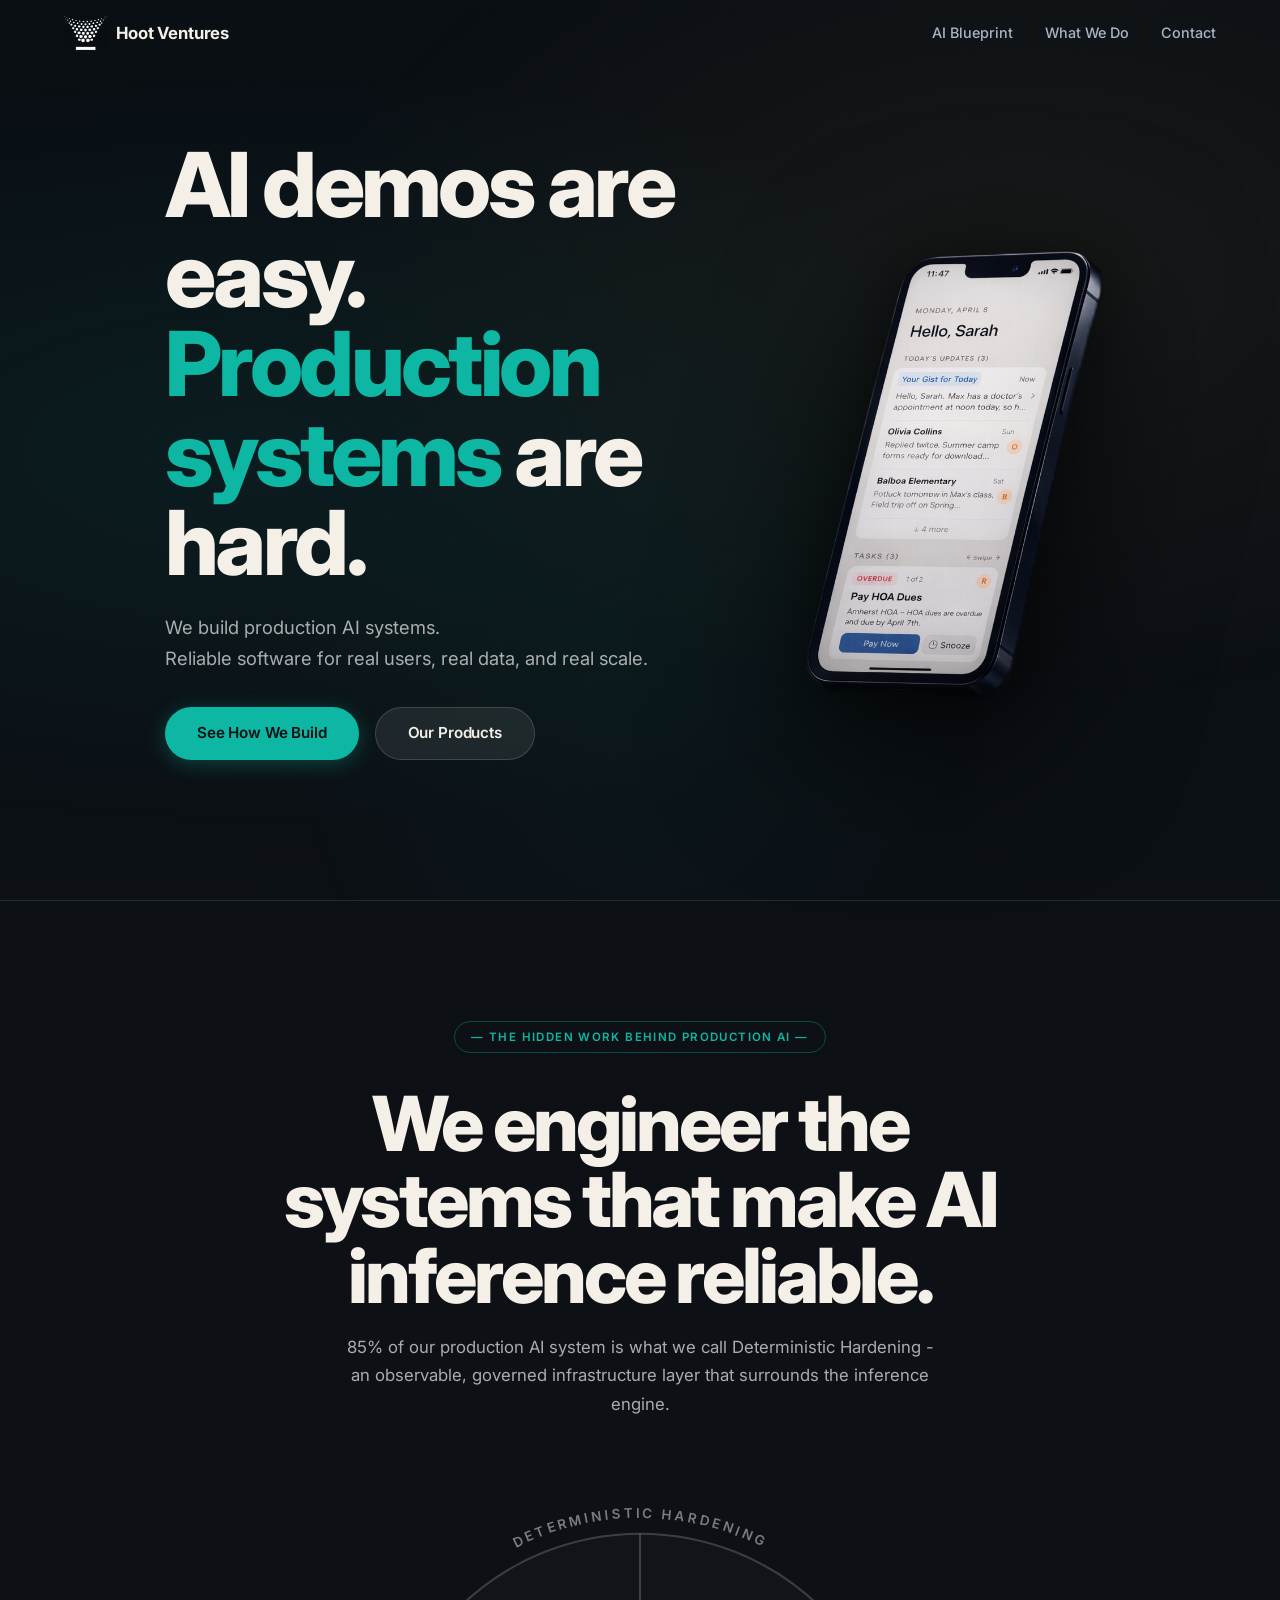
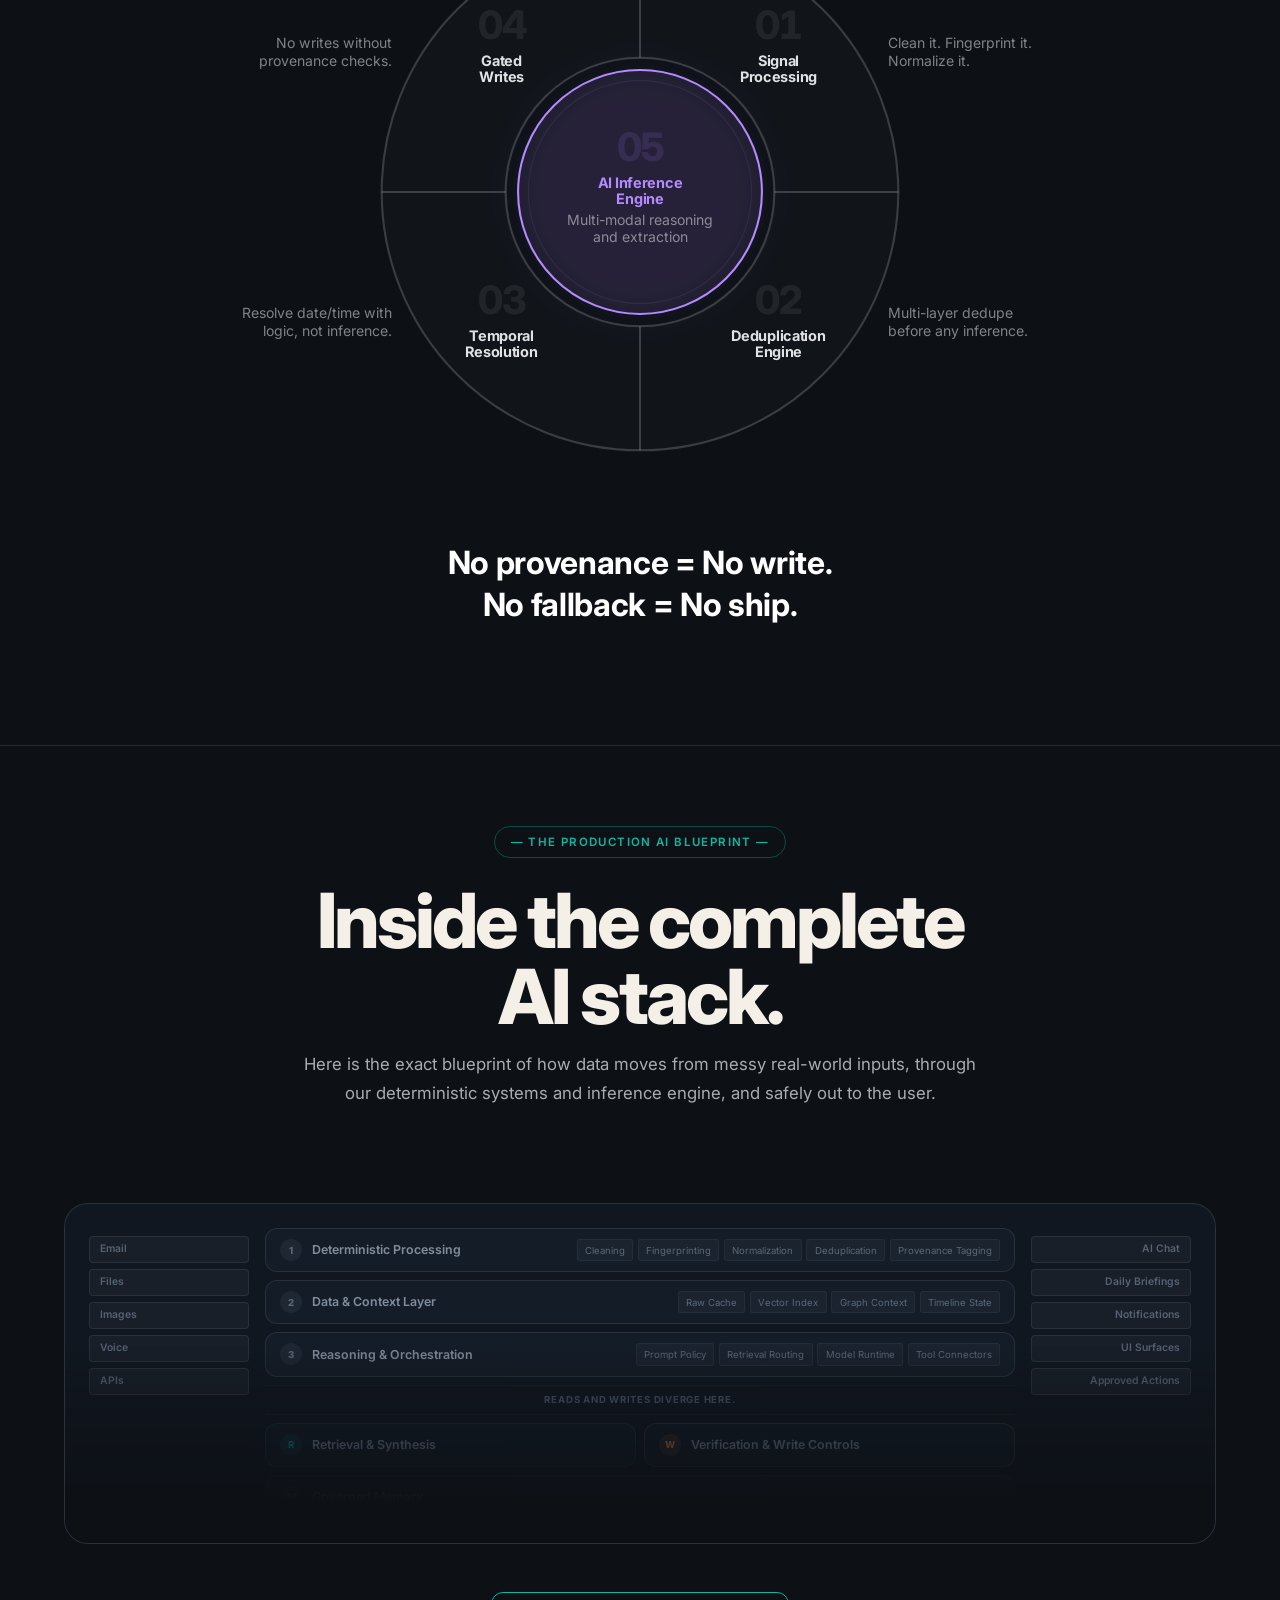
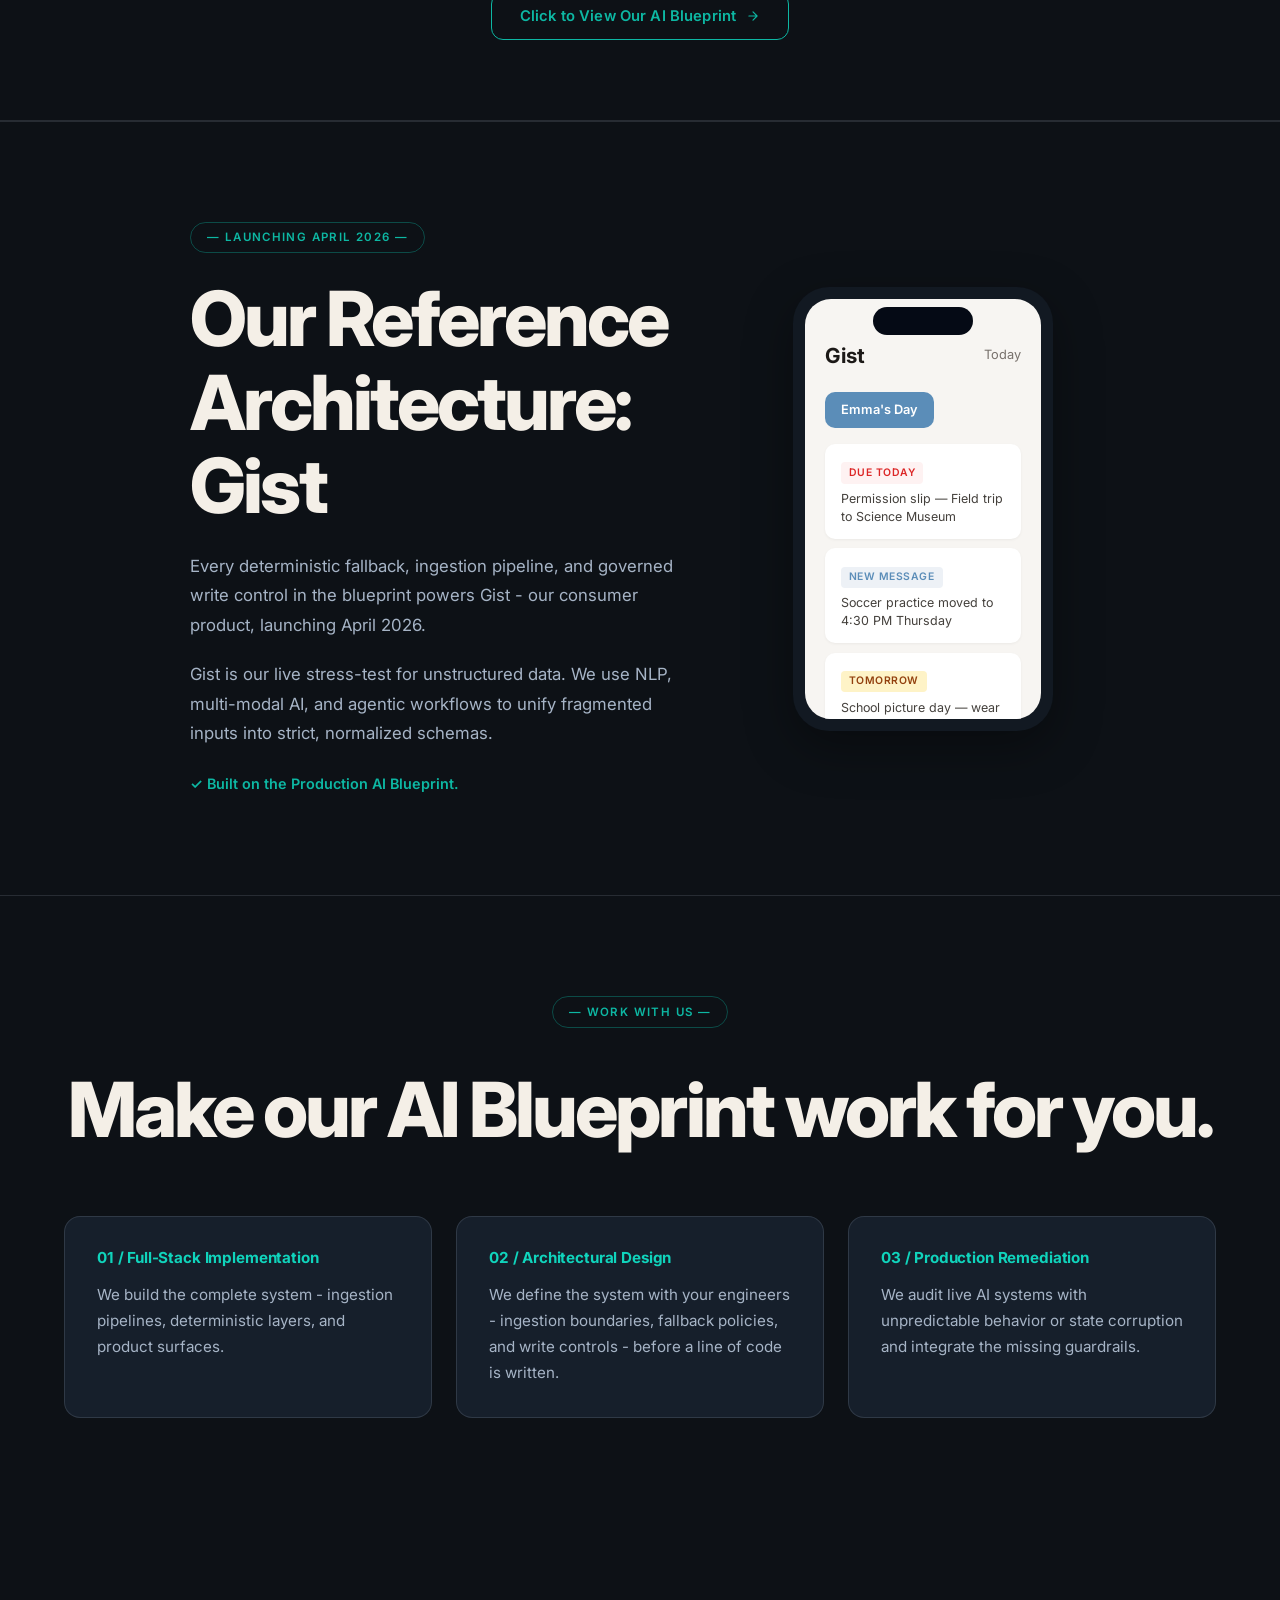
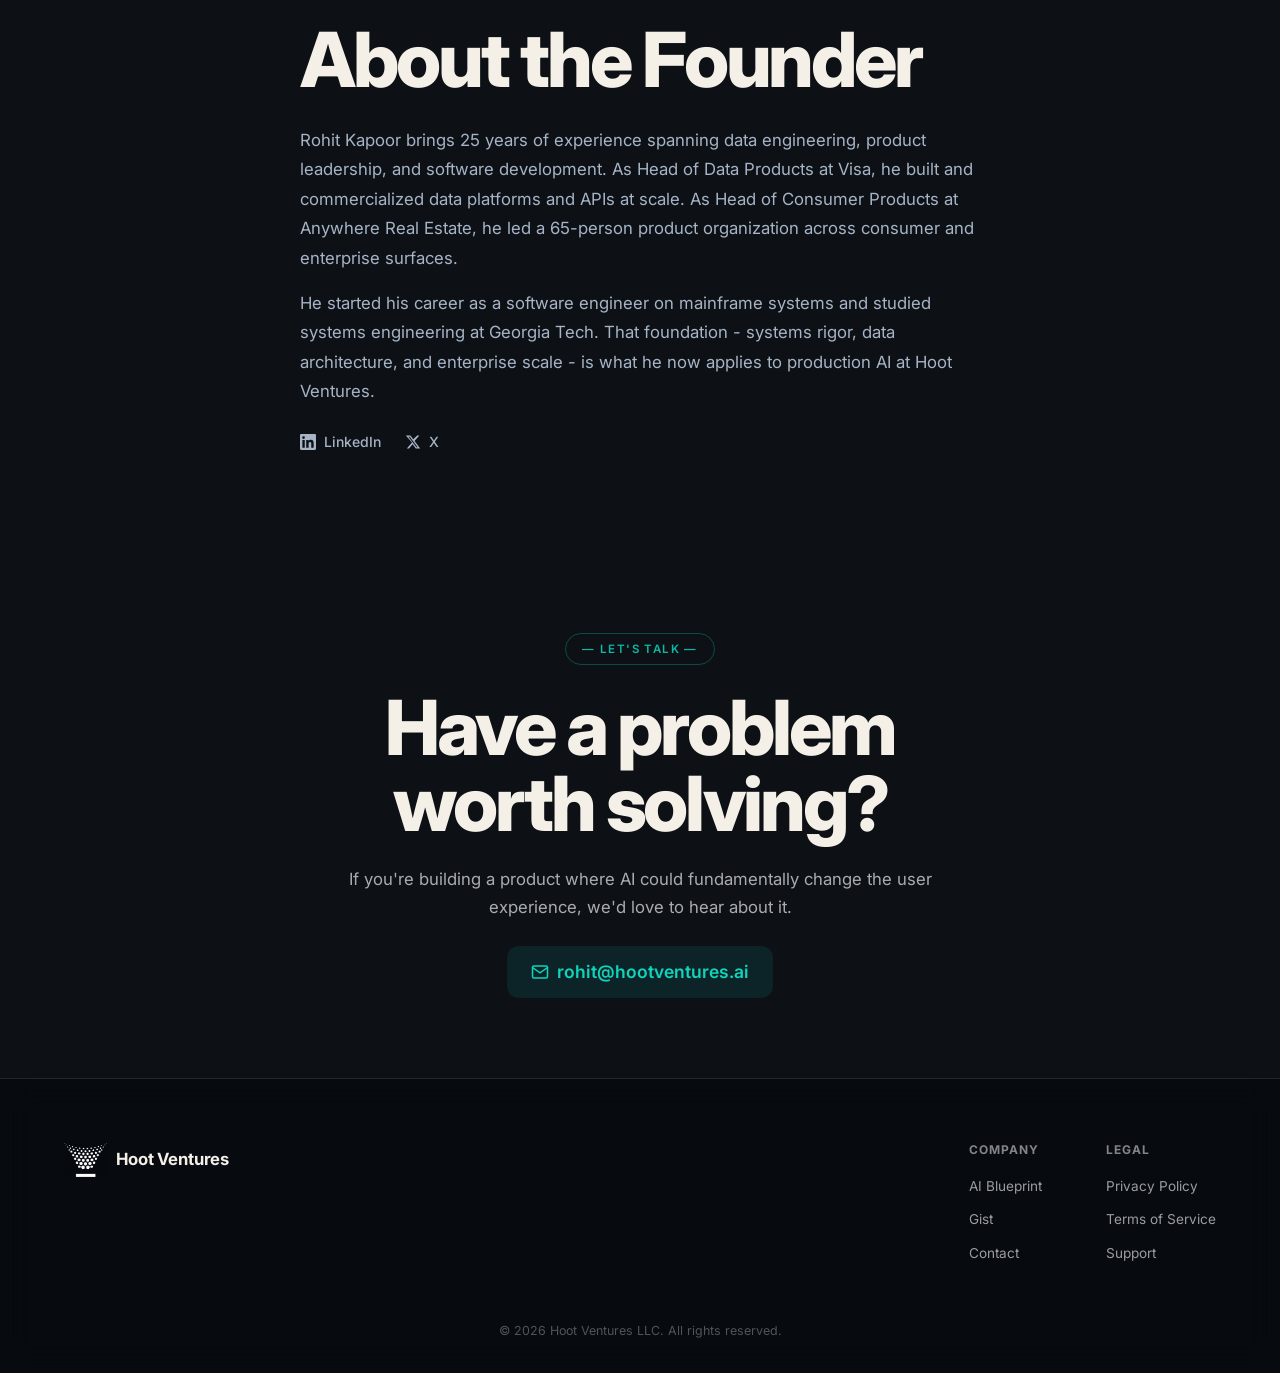
==== commit 482c0c0d: "Mobile donut: horizontal scroll container for full diagram visibility Wrap mobile ring-wrapper in ov" ====
--- a/index.html
+++ b/index.html
@@ -622,6 +622,7 @@
         <p class="gs-subtext" data-copy="gauntlet.phase0.subtext">85% of our production AI system is what we call Deterministic Hardening — an observable, governed infrastructure layer that surrounds the inference engine.</p>
       </div>
 
+      <div class="ring-scroll-container">
       <div class="ring-wrapper">
         <svg class="gs-ring-diagram" viewBox="0 0 600 600" fill="none" xmlns="http://www.w3.org/2000/svg" overflow="visible">
           <defs>
@@ -685,6 +686,7 @@
           </g>
         </svg>
       </div>
+      </div><!-- /.ring-scroll-container -->
 
       <div class="footer-block">
         <h3 data-copy="gauntlet.micdrop.lines.0">No provenance = No write.</h3>
@@ -979,7 +981,6 @@
             </div>
             <span class="footer-logo-text">Hoot Ventures</span>
           </a>
-          <p>We build production AI systems.</p>
         </div>
         <div class="footer-links-section">
           <div class="footer-links-col">
--- a/styles.css
+++ b/styles.css
@@ -2438,21 +2438,22 @@
 }
 
 .footer-logo-mark {
-  height: 28px;
+  height: 34px;
   width: auto;
   display: flex;
   align-items: center;
 }
 
 .footer-logo-mark img {
-  height: 28px;
+  height: 34px;
   width: auto;
   display: block;
 }
 
 .footer-logo-text {
   font-weight: 700;
-  font-size: 0.95rem;
+  font-size: 1.05rem;
+  letter-spacing: -0.01em;
 }
 
 .footer-links-section {
@@ -2490,7 +2491,6 @@
   text-align: center;
   margin-top: var(--space-lg);
   padding-top: var(--space-md);
-  border-top: 1px solid rgba(255, 255, 255, 0.08);
   color: rgba(255, 255, 255, 0.3);
   font-size: 0.78rem;
 }
@@ -2919,8 +2919,19 @@
   .footer-block { margin-top: 20px; }
   .footer-block h3 { font-size: clamp(1rem, 5.5vw, 1.35rem); }
 
-  /* Ring diagram: maximize size, let SVG scale naturally */
-  .ring-wrapper { max-width: 95vw; }
+  /* Ring diagram: horizontal scroll container — bypasses body overflow-x:hidden */
+  .ring-scroll-container {
+    overflow-x: auto;
+    -webkit-overflow-scrolling: touch;
+    width: 100%;
+  }
+  .ring-scroll-container .ring-wrapper {
+    width: 560px;
+    max-width: none;
+    padding: 0 100px;
+    box-sizing: content-box; /* padding is extra space for corner label overflow */
+    margin: 0 auto;
+  }
 }
 
 
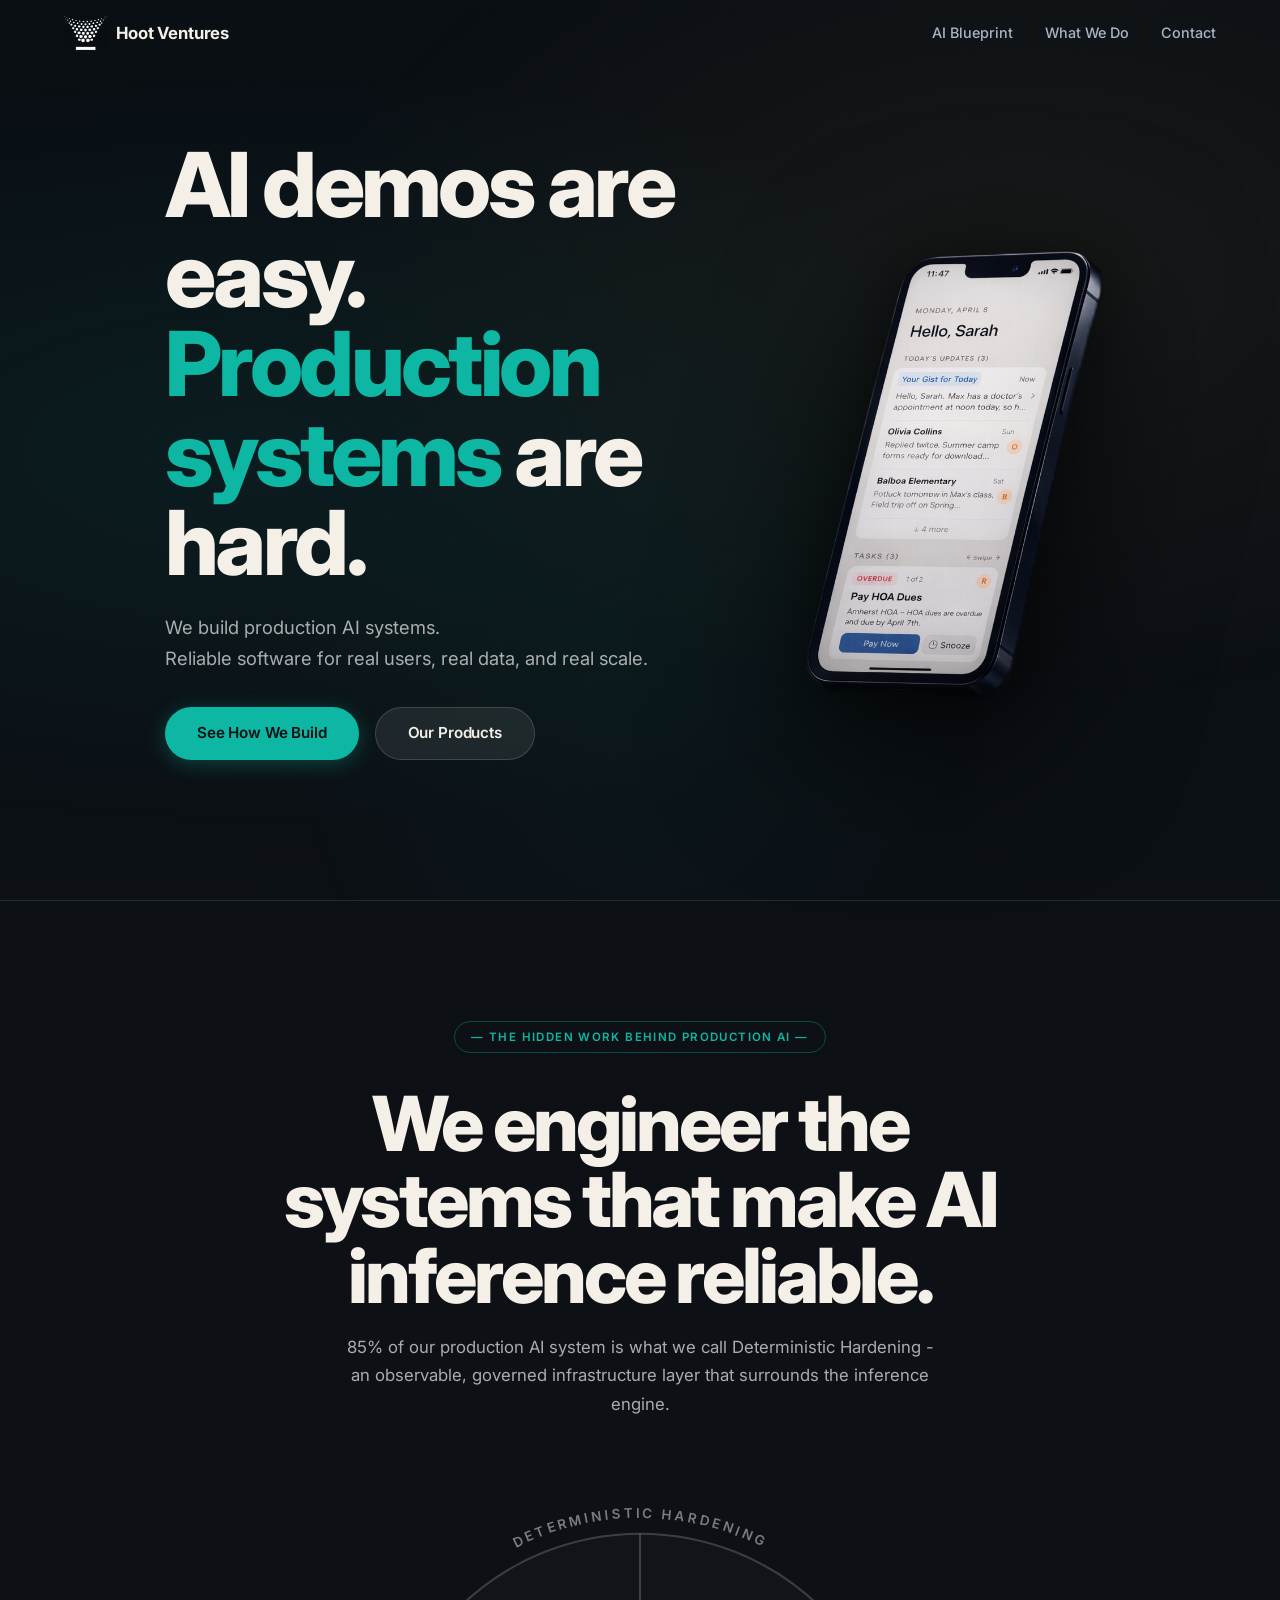
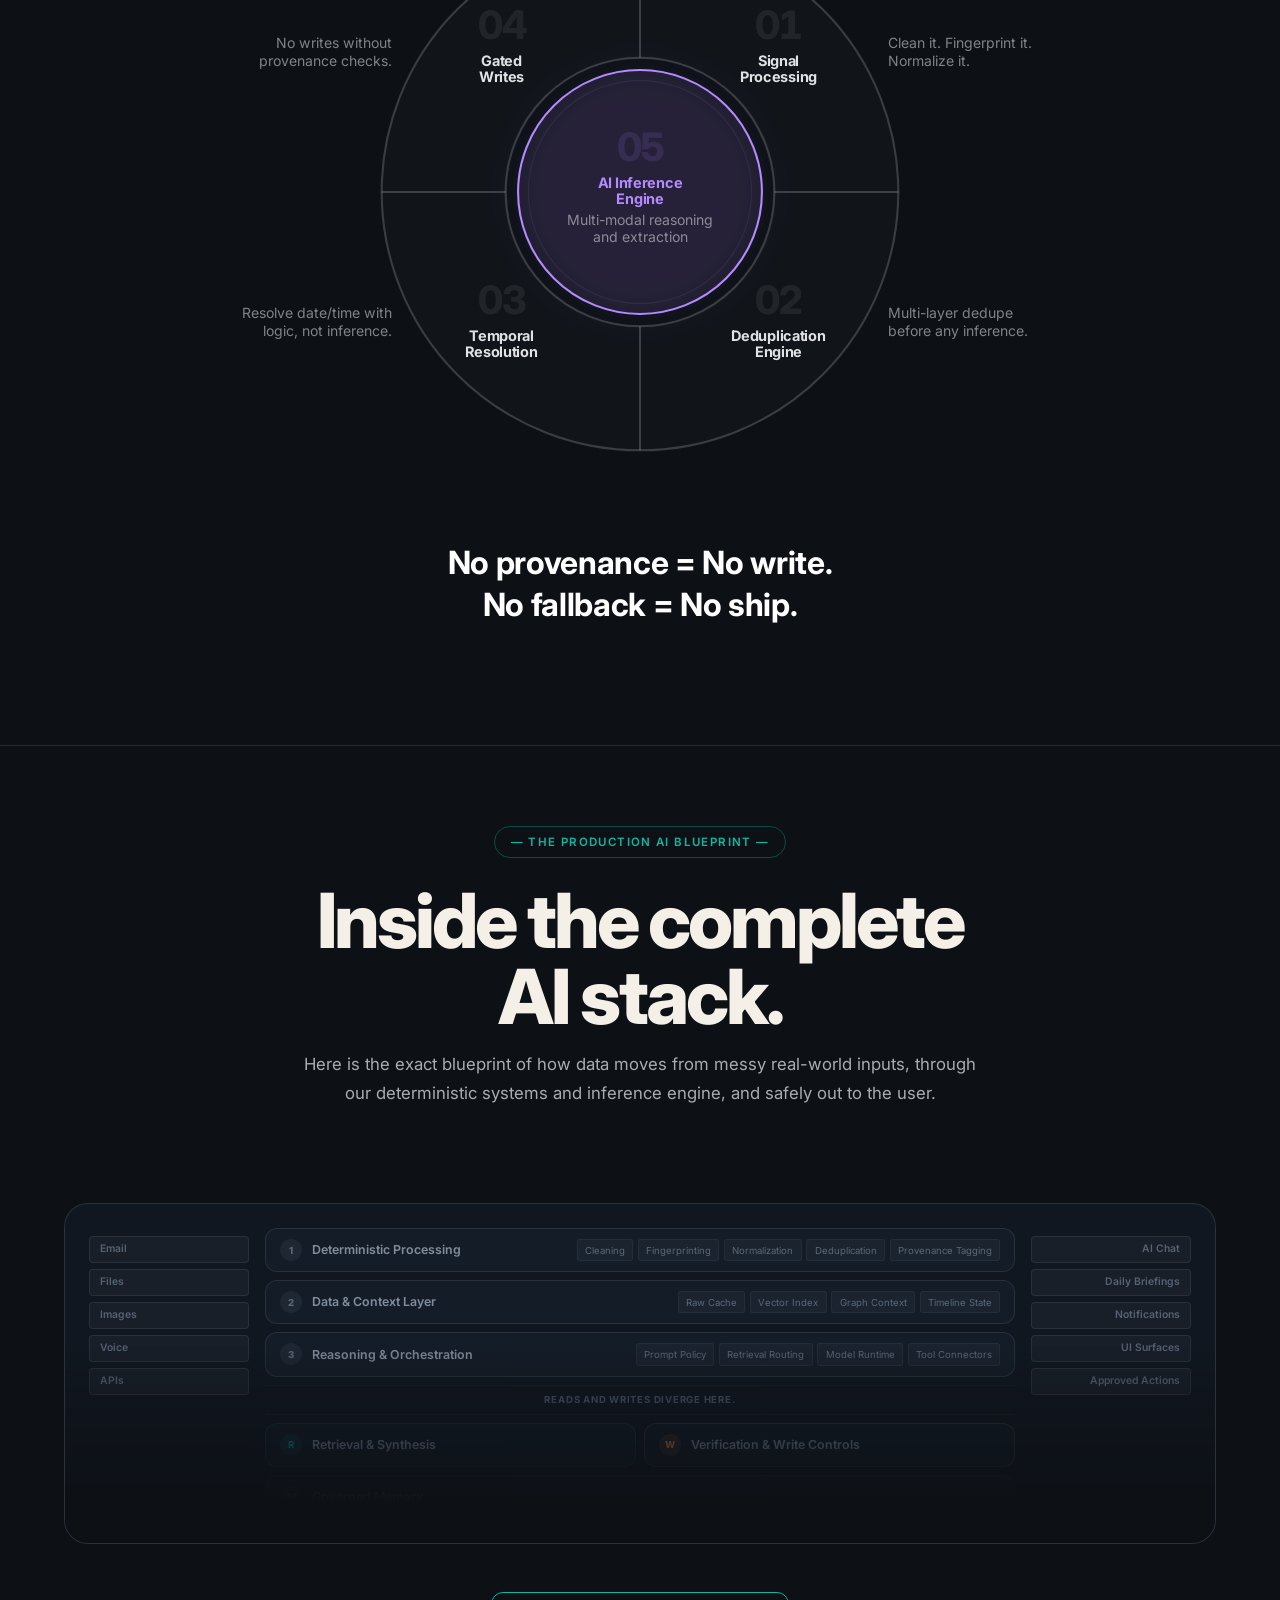
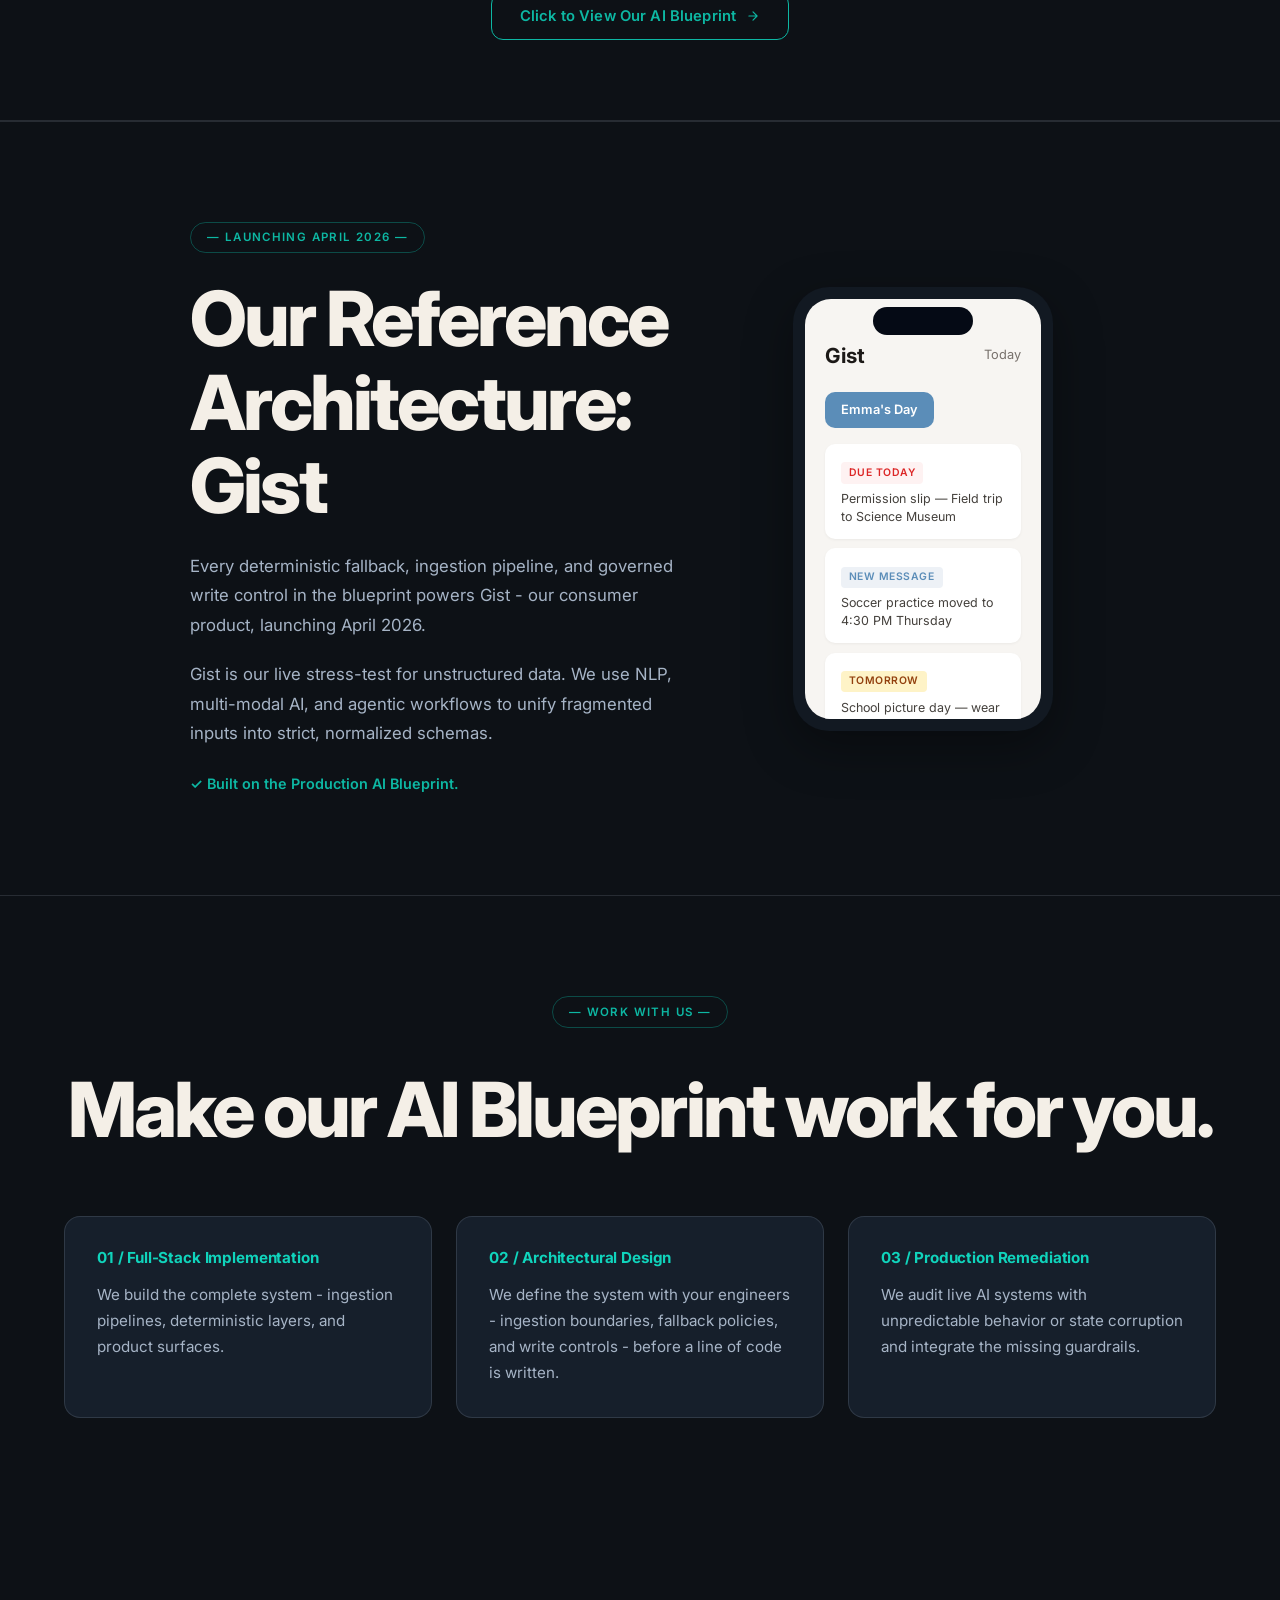
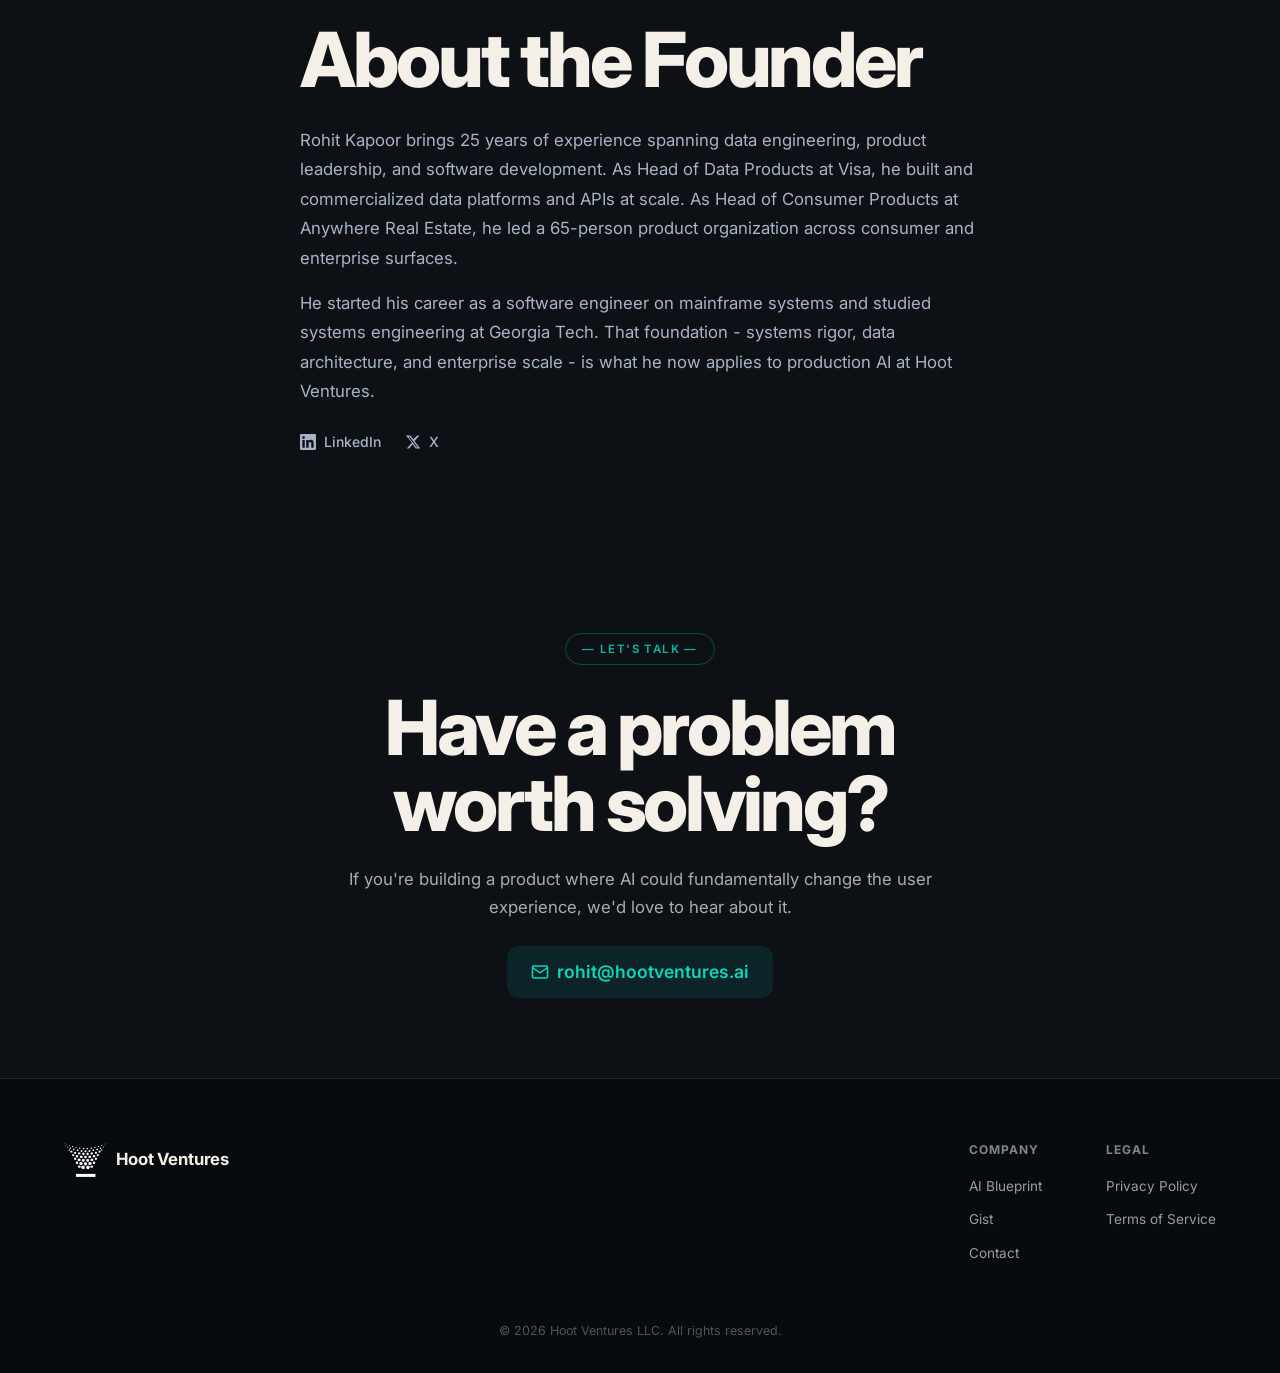
==== commit e3c9df47: "Clean up footer: match header logo size, remove support page and links - Footer logo/name sized to m" ====
--- a/index.html
+++ b/index.html
@@ -996,7 +996,7 @@
             <ul>
               <li><a href="privacy.html">Privacy Policy</a></li>
               <li><a href="terms.html">Terms of Service</a></li>
-              <li><a href="support.html">Support</a></li>
+
             </ul>
           </div>
         </div>
@@ -1481,6 +1481,12 @@
       var u = 'rohit', d = 'hootventures.ai';
       window.location.href = 'mailto:' + u + '@' + d;
     }
+
+    // Center the mobile ring diagram scroll container on load
+    (function() {
+      var el = document.querySelector('.ring-scroll-container');
+      if (el) el.scrollLeft = (el.scrollWidth - el.clientWidth) / 2;
+    })();
   </script>
 </body>
 </html>
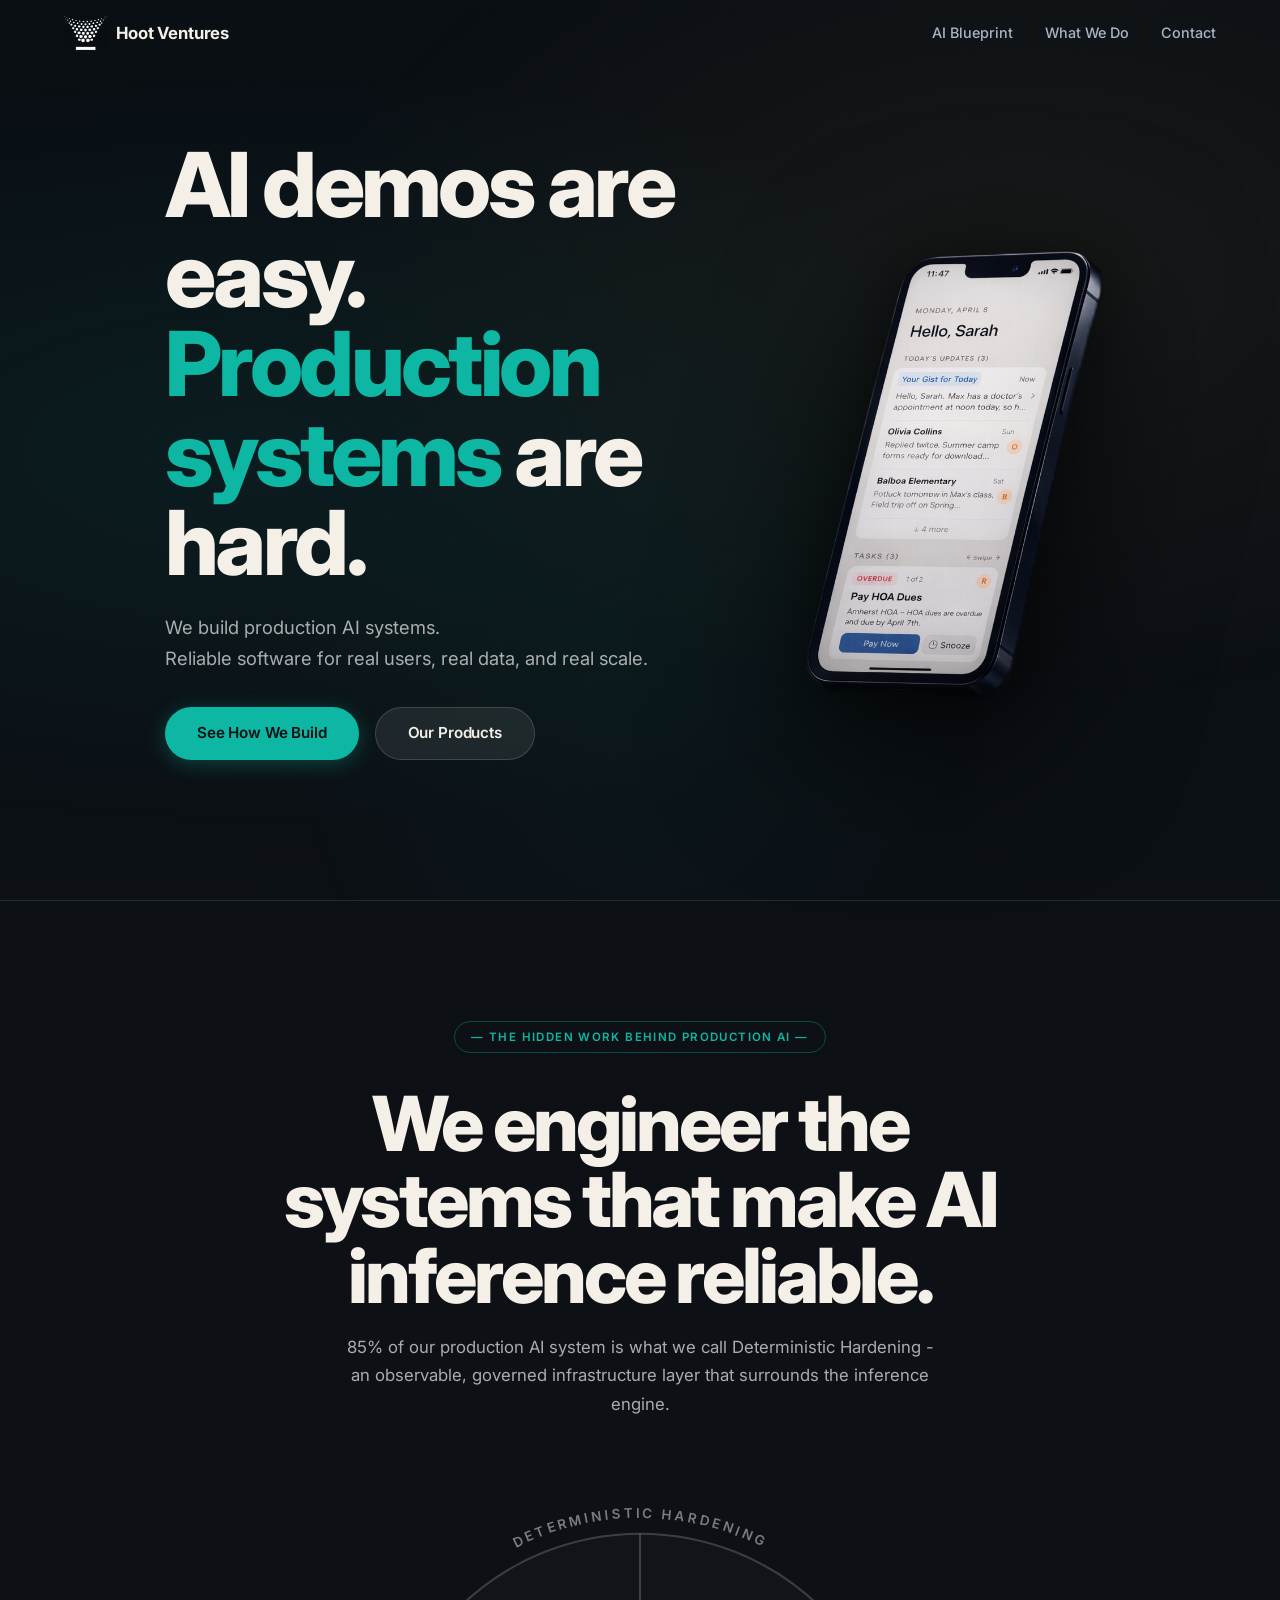
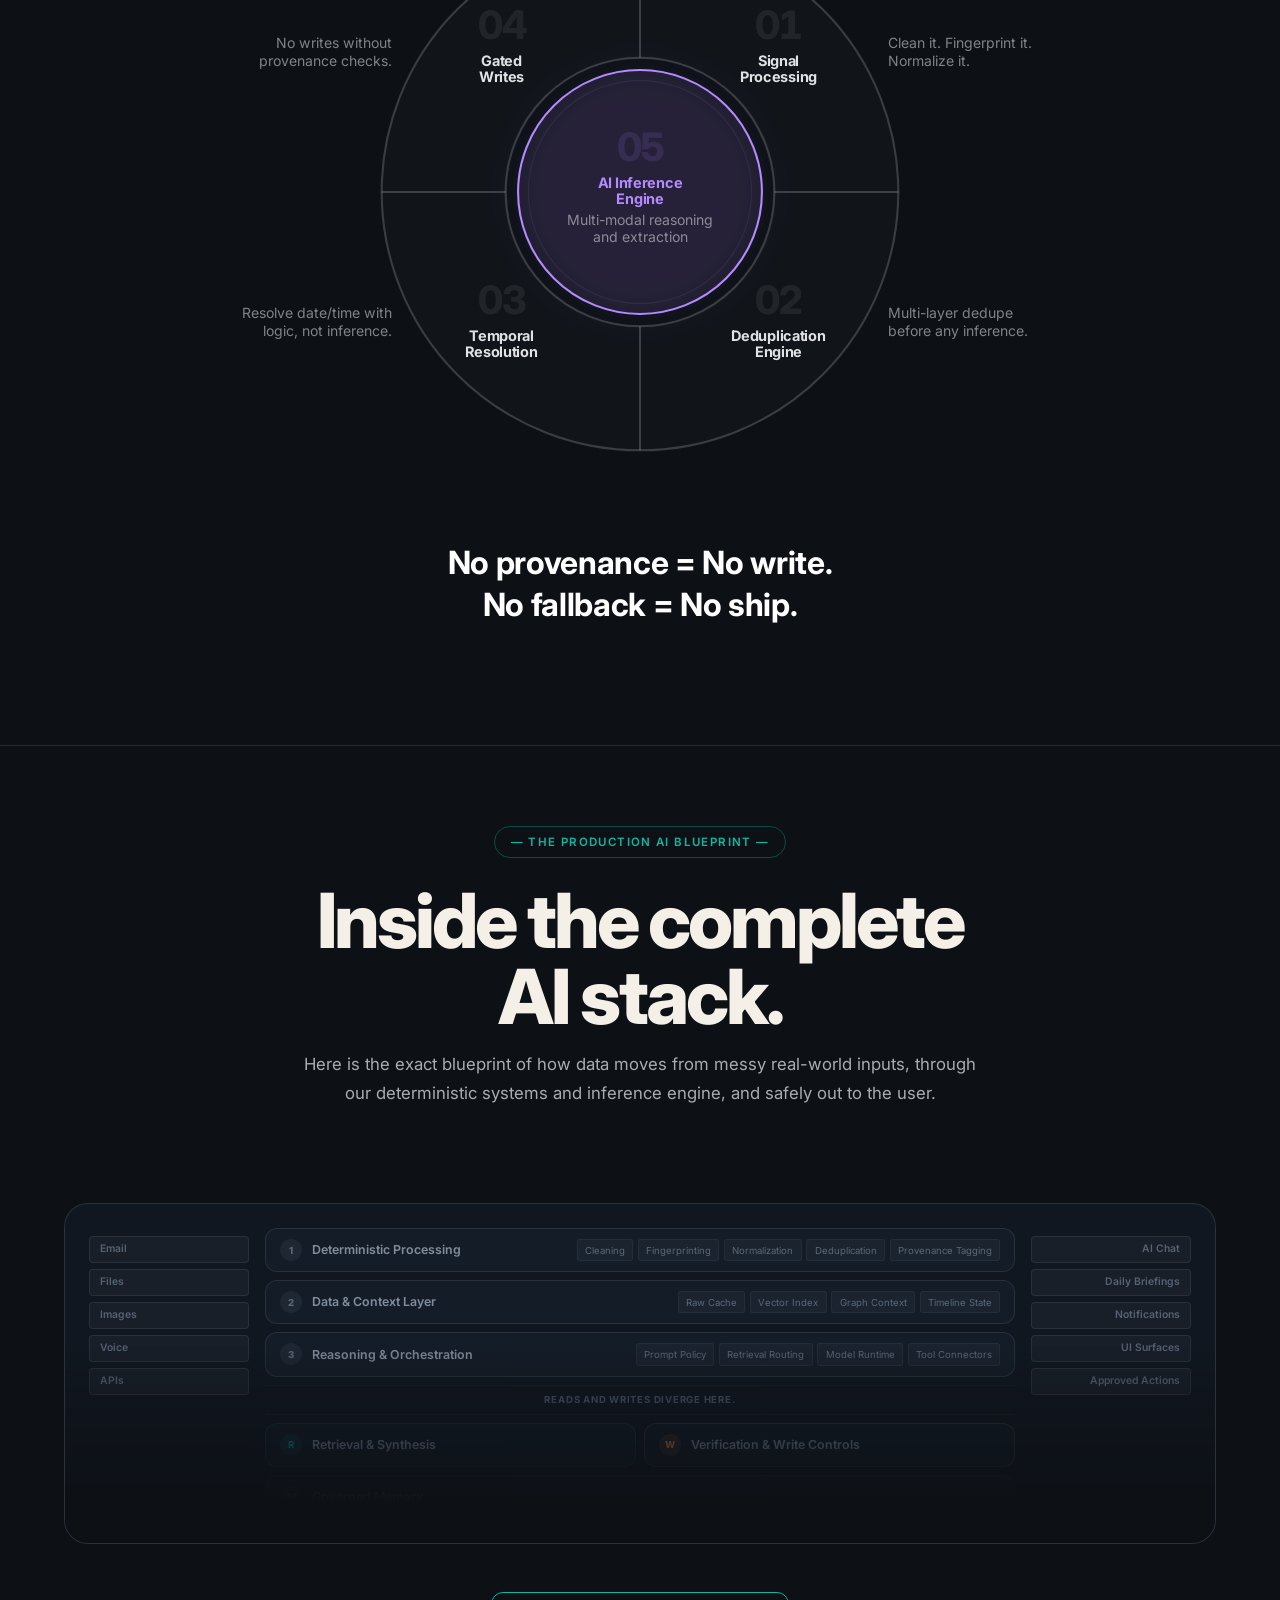
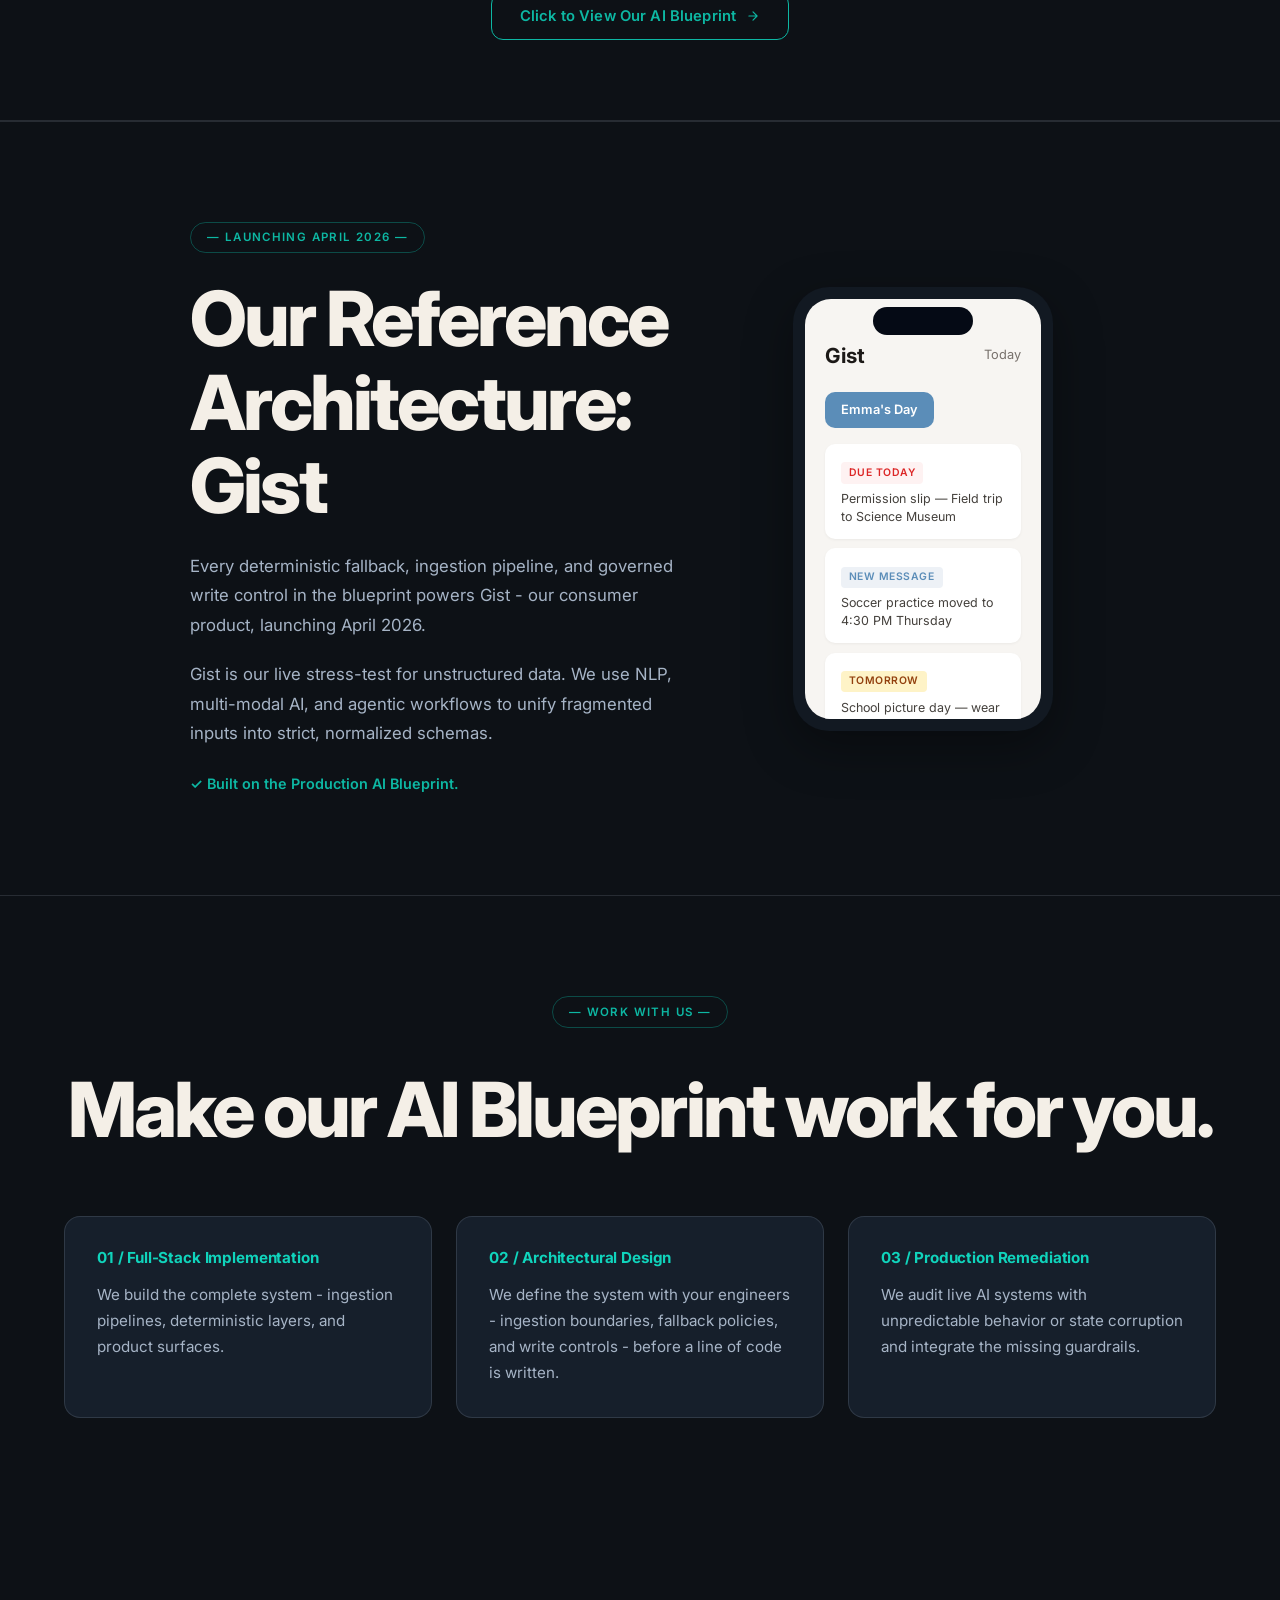
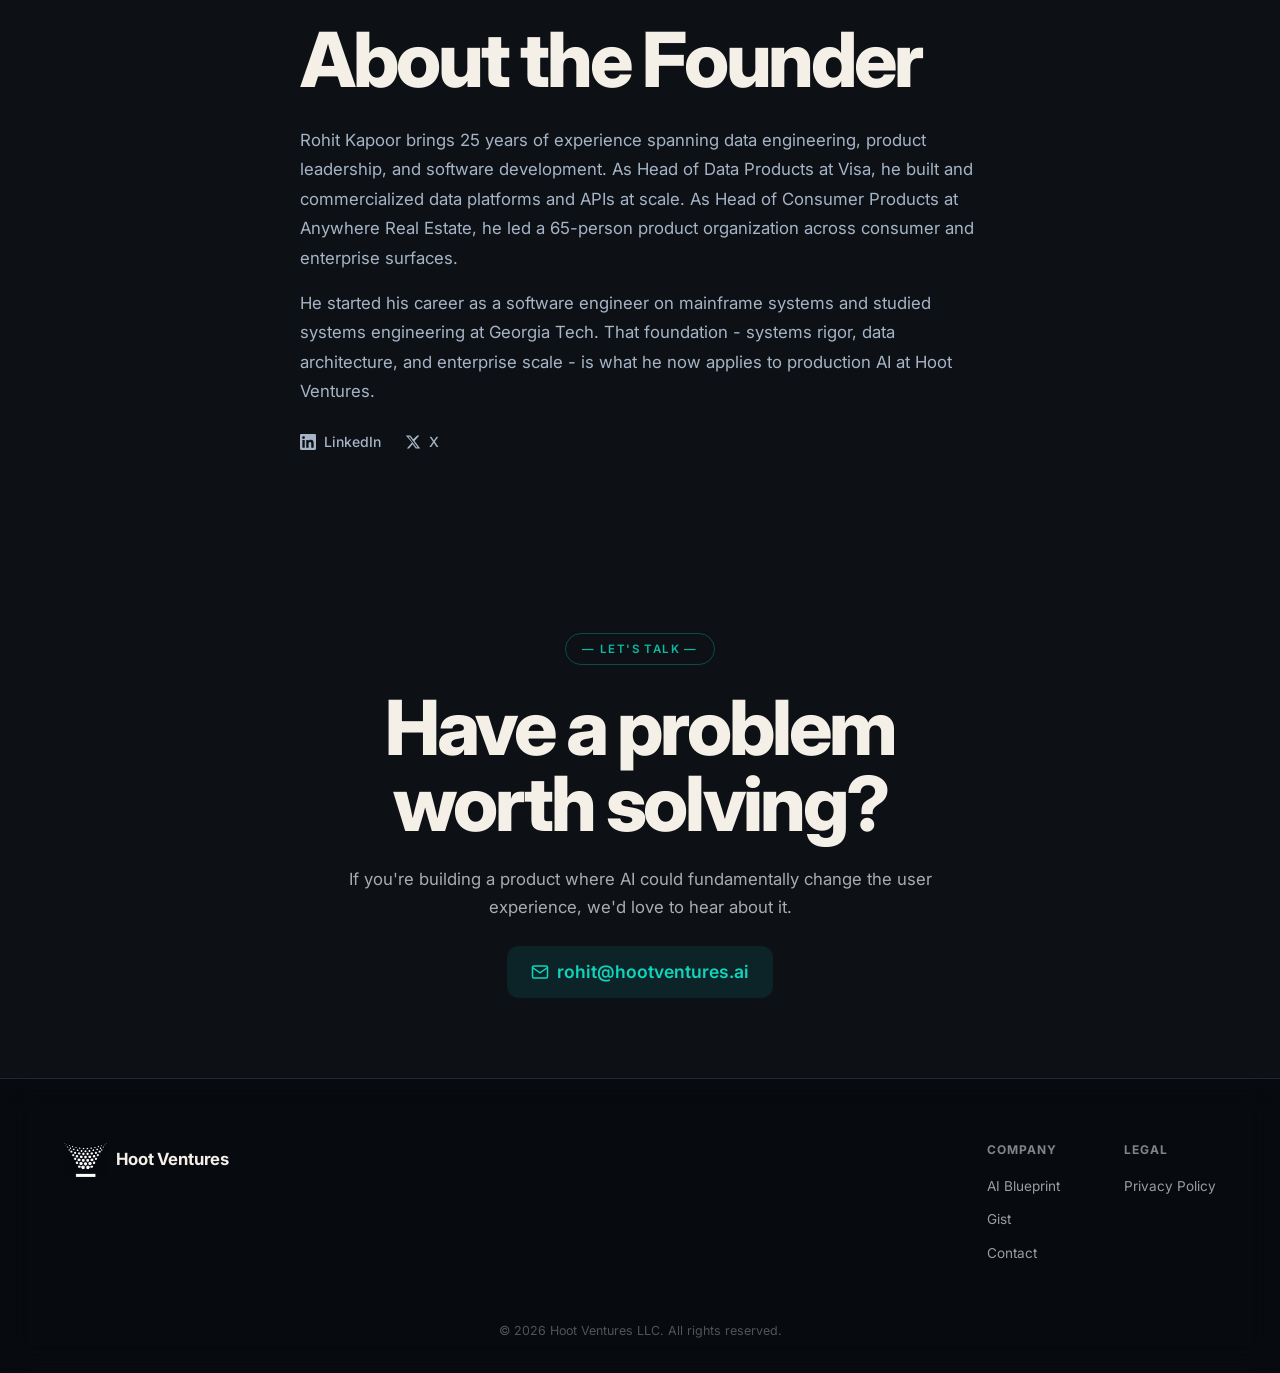
==== commit 43263f9b: "Remove Terms of Service page and all links to it Co-Authored-By: Claude Opus 4.6 <noreply@anthropic." ====
--- a/index.html
+++ b/index.html
@@ -995,7 +995,7 @@
             <h4>Legal</h4>
             <ul>
               <li><a href="privacy.html">Privacy Policy</a></li>
-              <li><a href="terms.html">Terms of Service</a></li>
+
 
             </ul>
           </div>
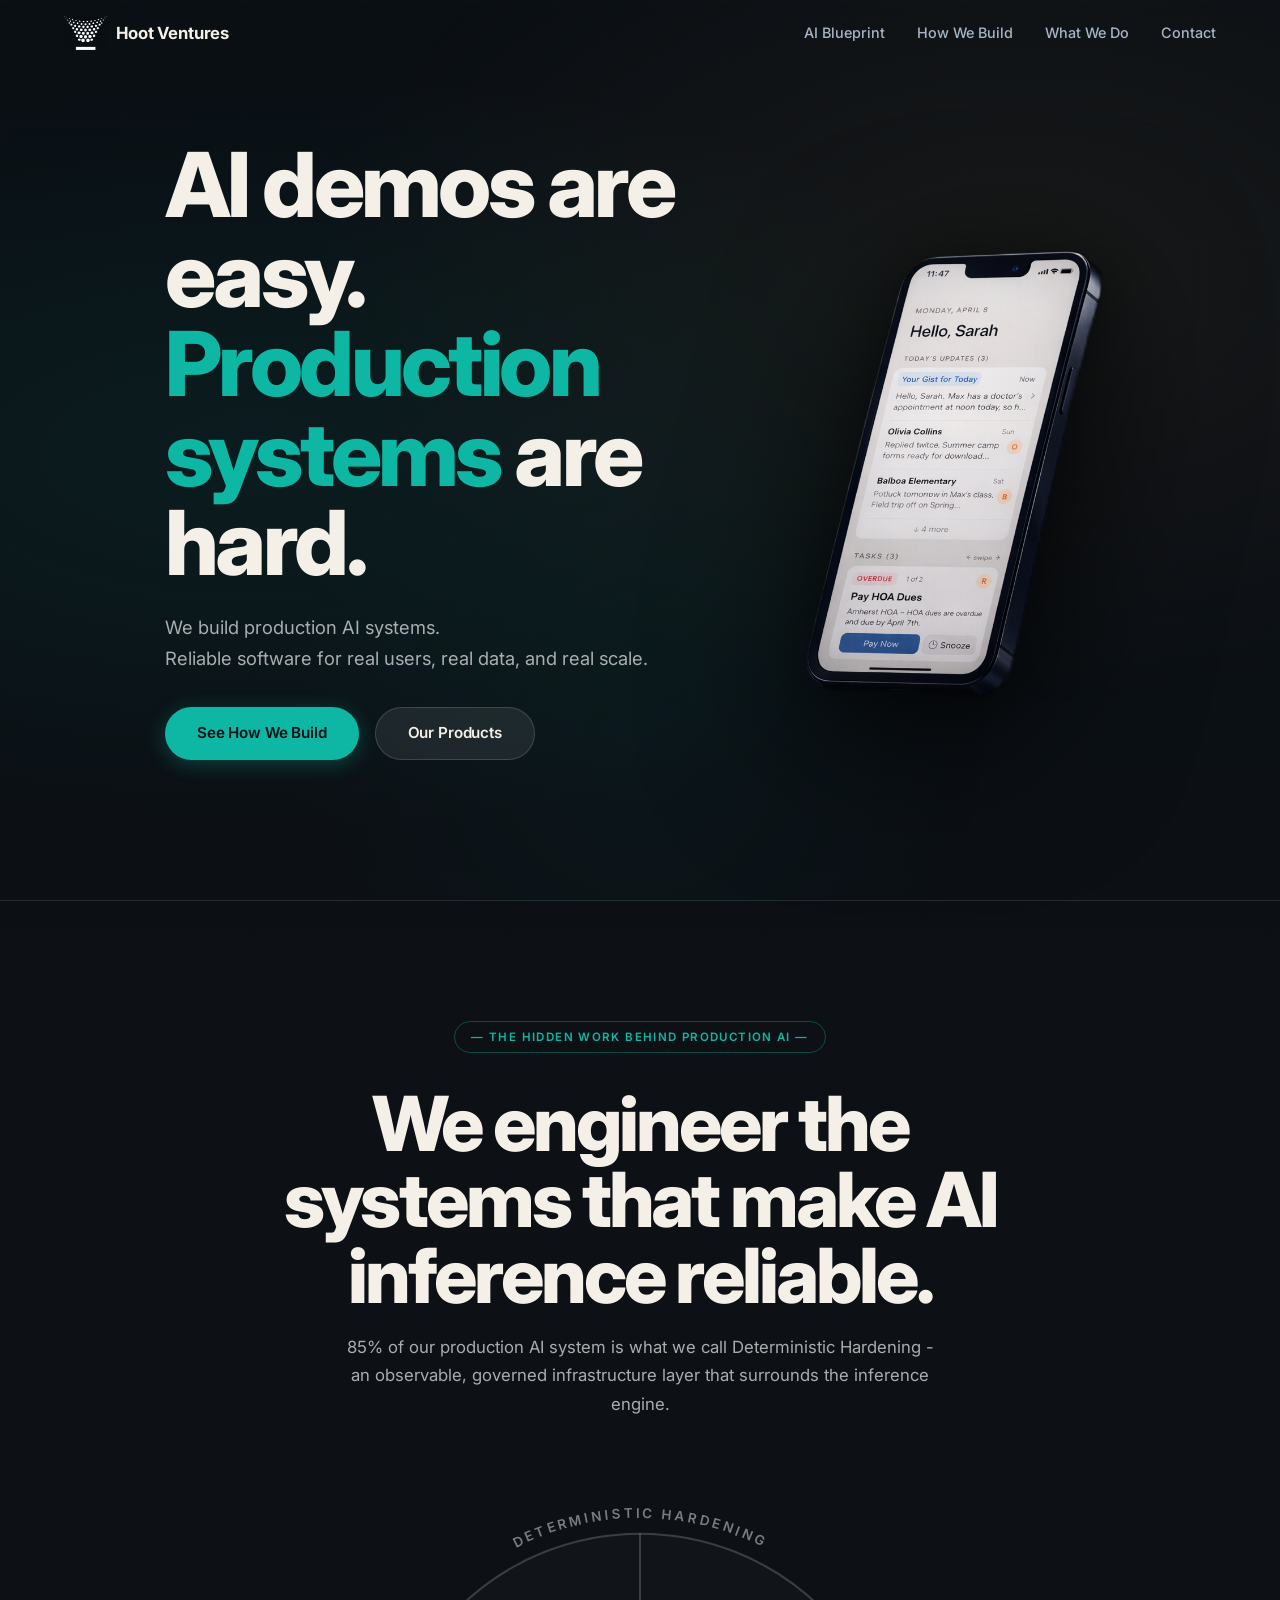
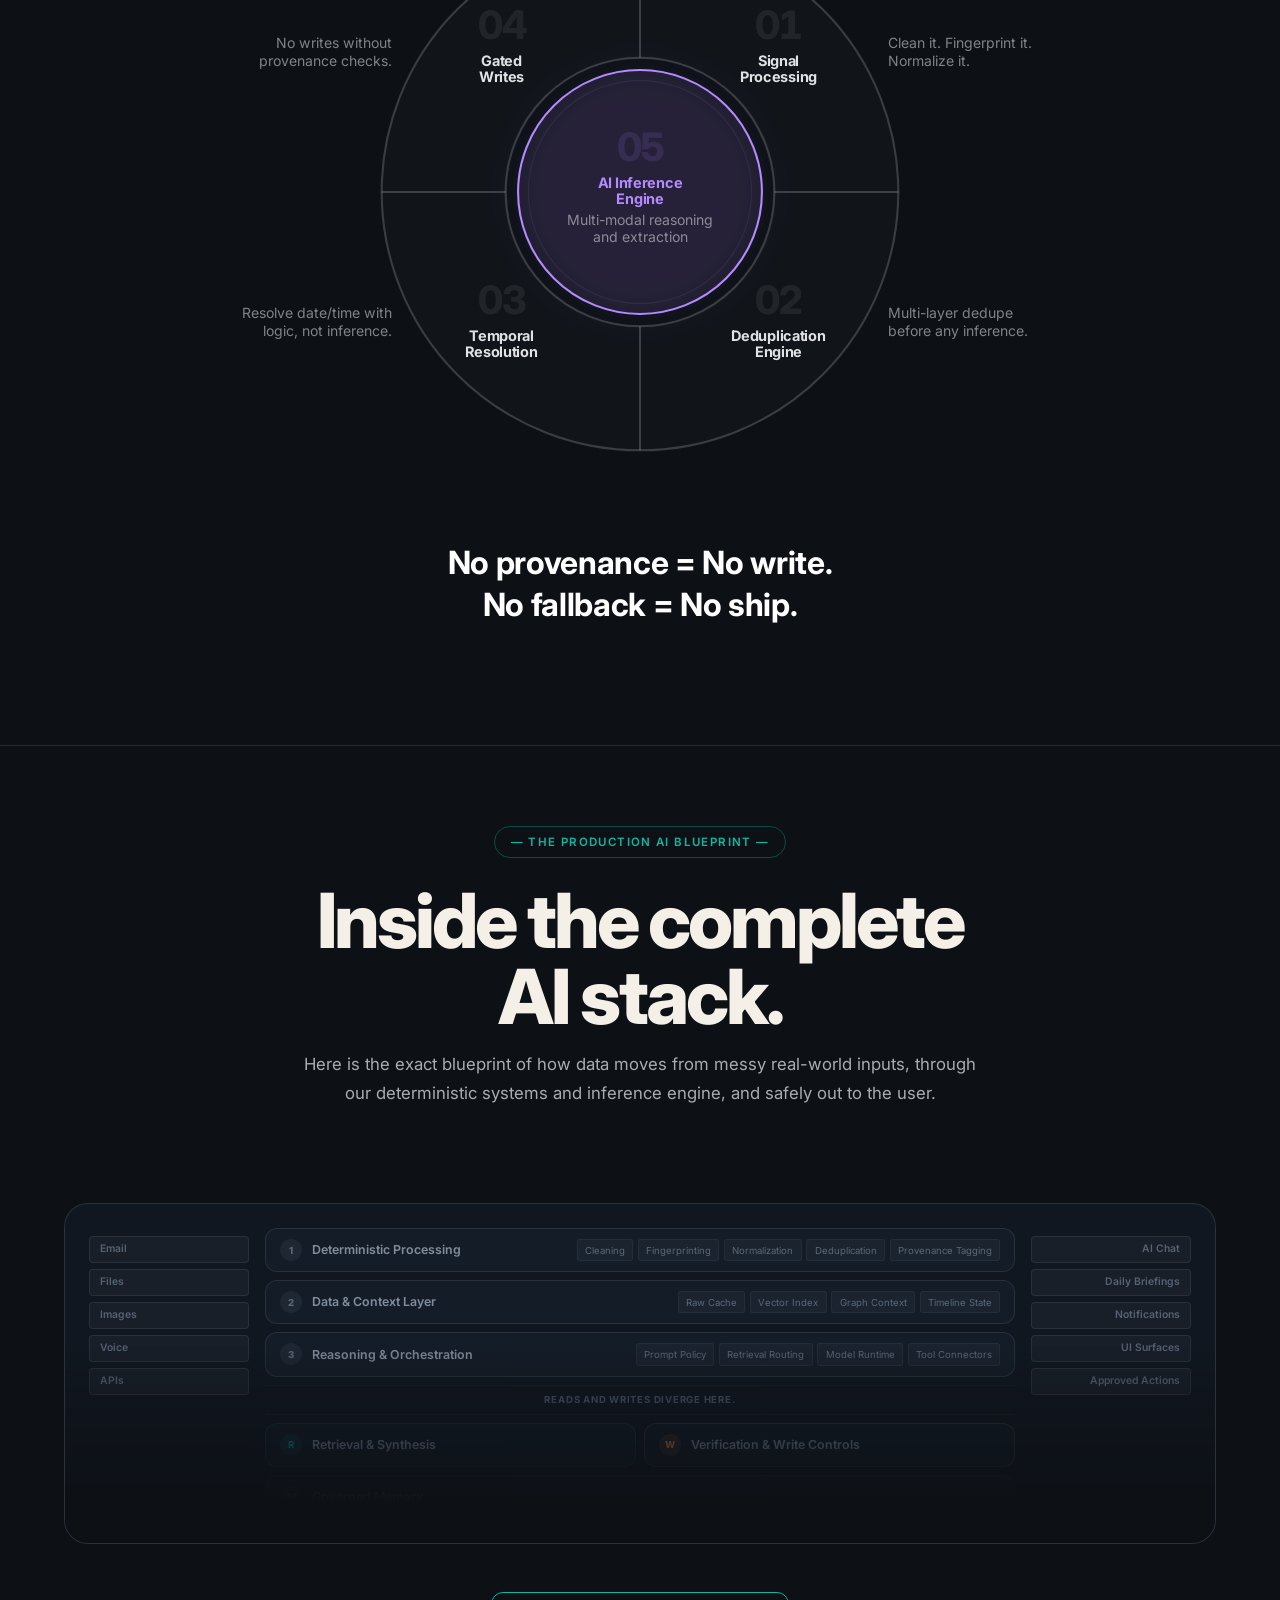
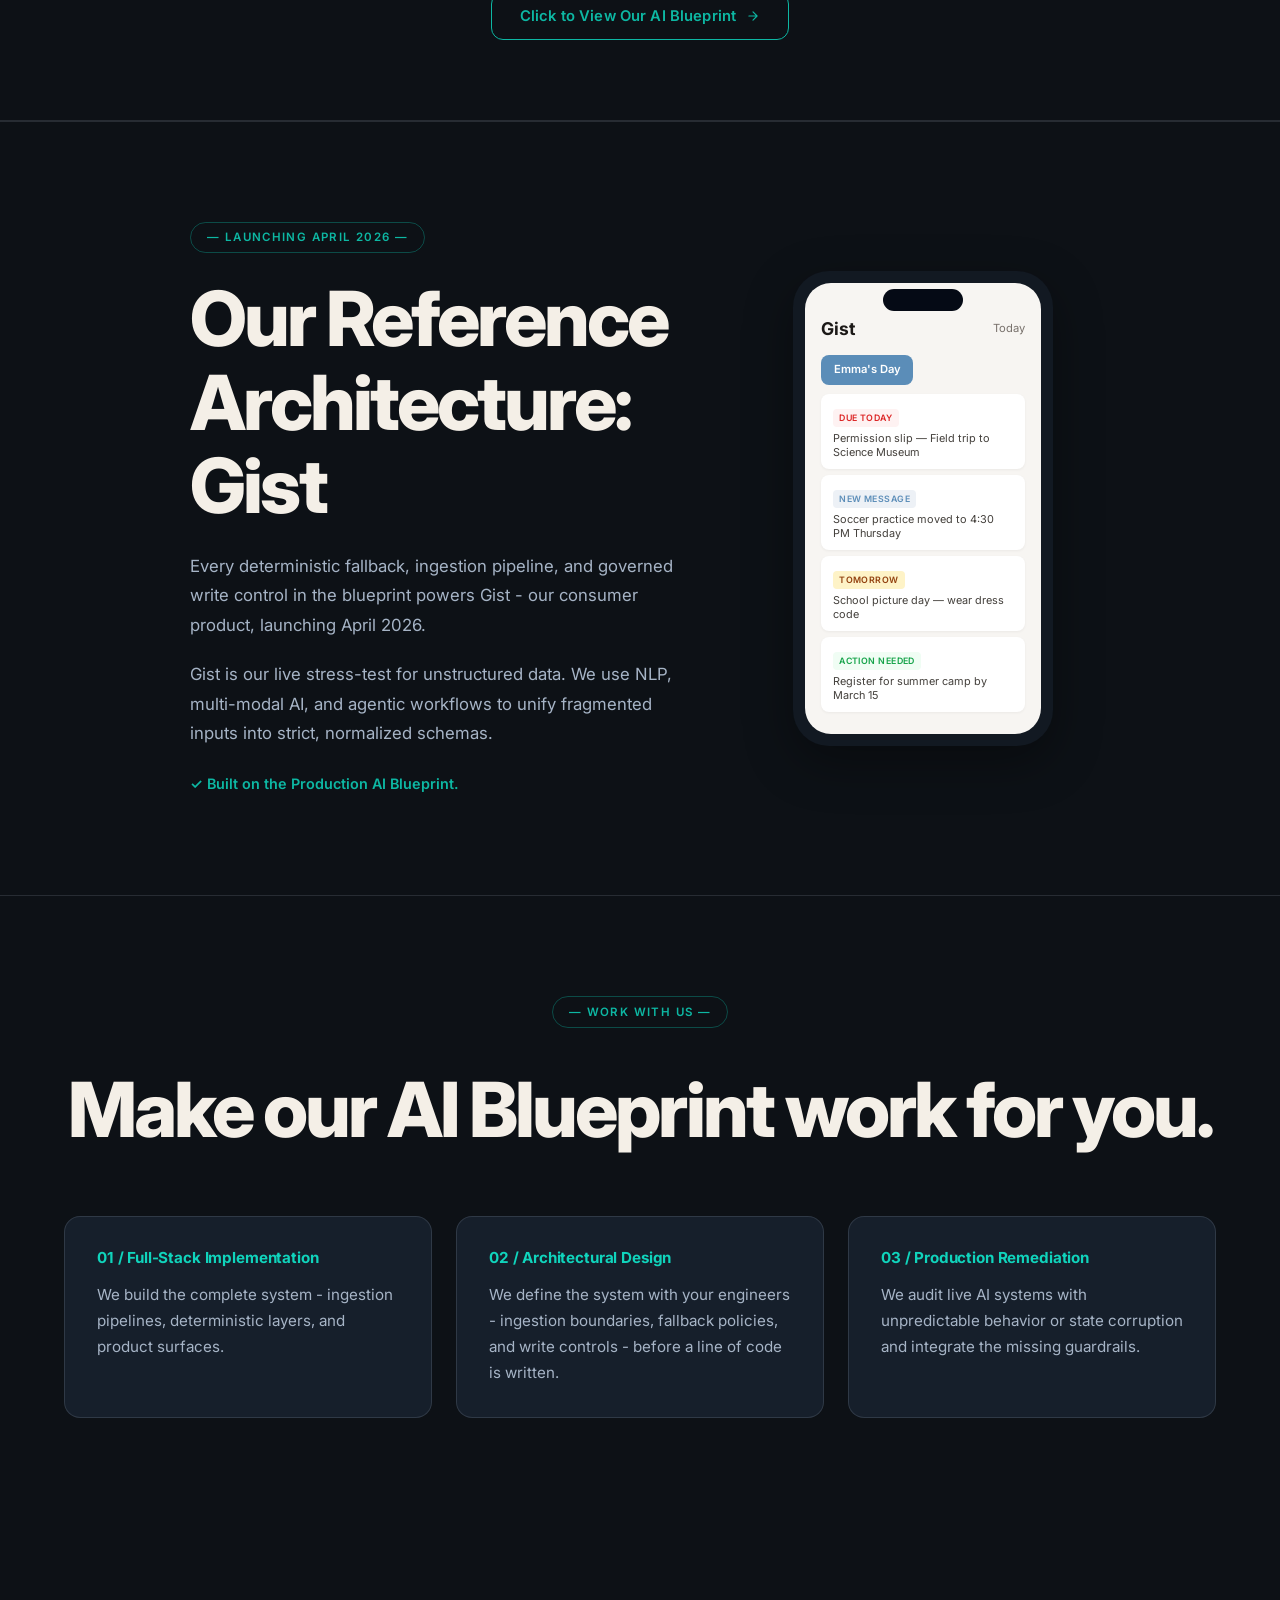
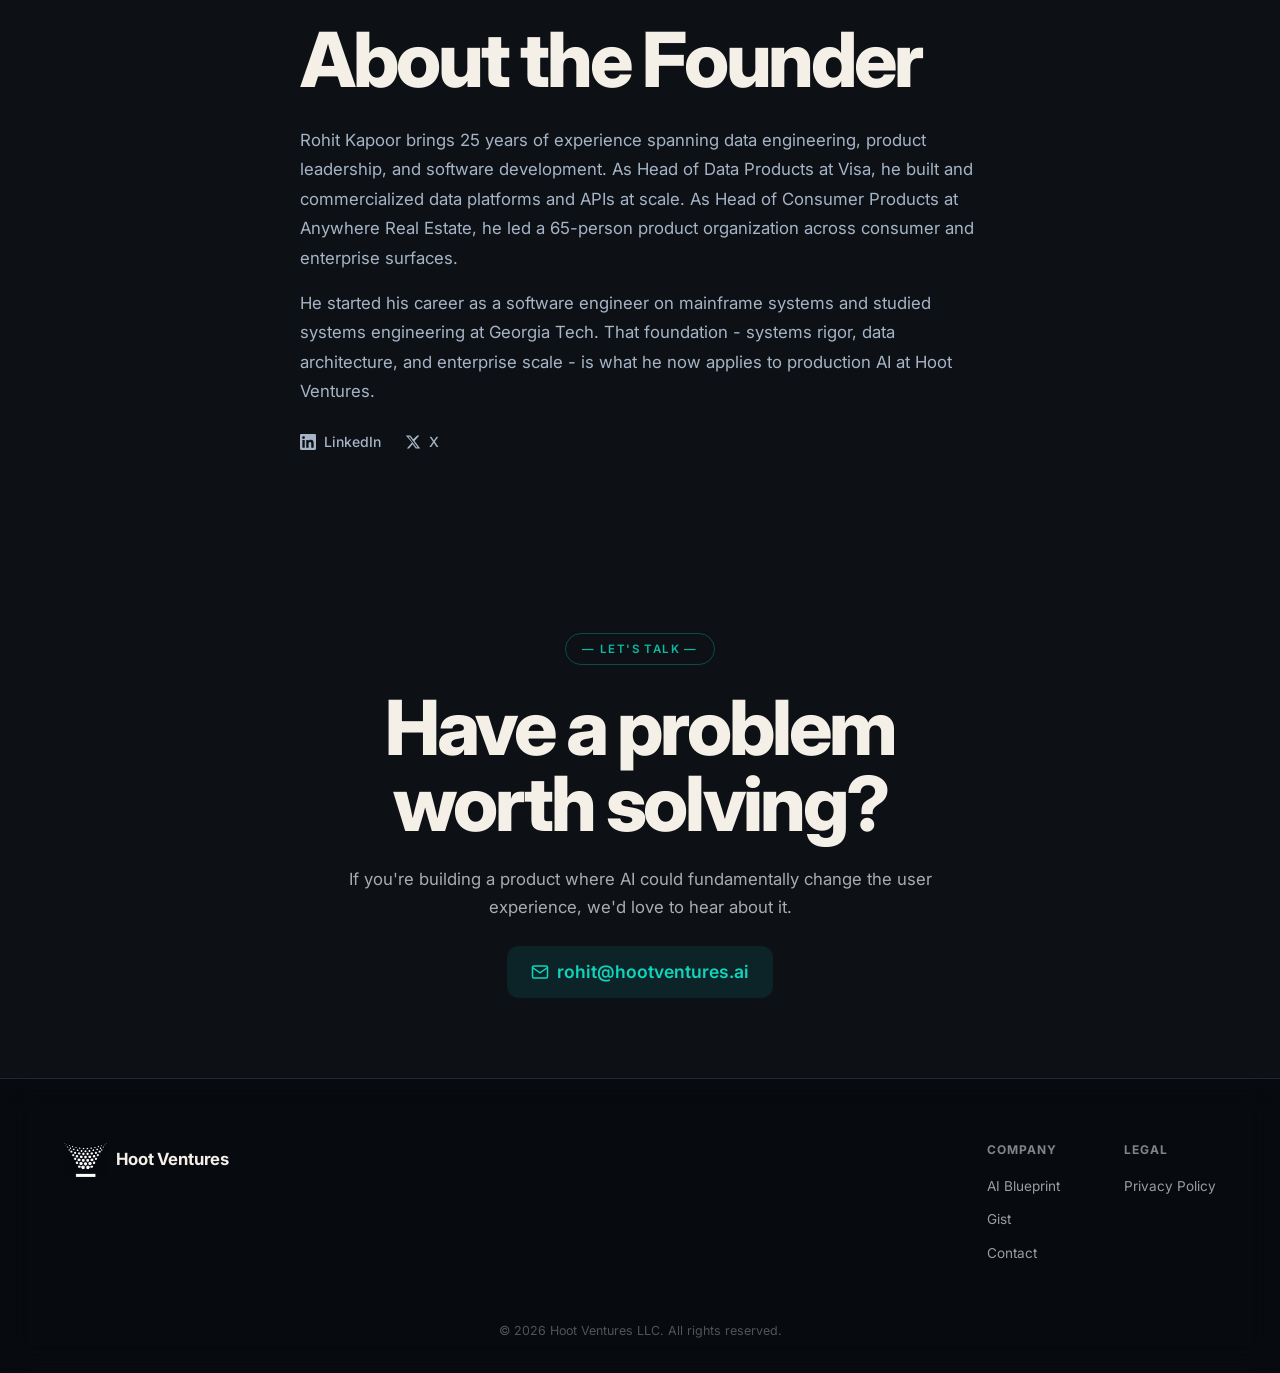
==== commit 7c80a240: "Clean up repo: remove unused assets, add .gitignore - Remove unused images from git (dark logo, upda" ====
--- a/index.html
+++ b/index.html
@@ -45,6 +45,7 @@
       </a>
       <ul class="nav-links">
         <li><a href="#blueprint">AI Blueprint</a></li>
+        <li><a href="#how-we-build">How We Build</a></li>
         <li><a href="#product">What We Do</a></li>
         <li><a href="#contact">Contact</a></li>
       </ul>
@@ -56,8 +57,8 @@
 
   <!-- Mobile Menu -->
   <div class="mobile-menu" id="mobileMenu">
-    <a href="#how-we-build" onclick="closeMobileMenu()">How We Build</a>
     <a href="#m-blueprint" onclick="closeMobileMenu()">AI Blueprint</a>
+    <a href="#m-how-we-build" onclick="closeMobileMenu()">How We Build</a>
     <a href="#m-product" onclick="closeMobileMenu()">What We Do</a>
     <a href="#contact" onclick="closeMobileMenu()">Contact</a>
   </div>
@@ -1487,6 +1488,20 @@
       var el = document.querySelector('.ring-scroll-container');
       if (el) el.scrollLeft = (el.scrollWidth - el.clientWidth) / 2;
     })();
+
+    // Remap footer anchor links on mobile to mobile section IDs
+    document.querySelectorAll('.footer a[href^="#"]').forEach(function(a) {
+      a.addEventListener('click', function(e) {
+        if (window.innerWidth > 768) return;
+        var map = { '#blueprint': '#m-blueprint', '#how-we-build': '#m-how-we-build', '#product': '#m-product' };
+        var target = map[a.getAttribute('href')];
+        if (target) {
+          e.preventDefault();
+          var el = document.querySelector(target);
+          if (el) el.scrollIntoView({ behavior: 'smooth' });
+        }
+      });
+    });
   </script>
 </body>
 </html>
--- a/styles.css
+++ b/styles.css
@@ -1637,71 +1637,68 @@
 .phone-mockup::before {
   content: '';
   position: absolute;
-  top: 20px;
+  top: 18px;
   left: 50%;
   transform: translateX(-50%);
-  width: 100px;
-  height: 28px;
+  width: 80px;
+  height: 22px;
   background: #050a15;
-  border-radius: 20px;
+  border-radius: 16px;
   z-index: 2;
 }
 
 .phone-screen {
   background: #F7F5F2;
   border-radius: 26px;
-  padding: 2.5rem 1.25rem 1.5rem;
-  min-height: 420px;
-  max-height: 290px;
-  overflow: hidden;
+  padding: 2rem 1rem 1rem;
 }
 
 .mock-header {
   display: flex;
   justify-content: space-between;
   align-items: center;
-  margin-bottom: 1.25rem;
+  margin-bottom: 0.75rem;
 }
 
 .mock-app-name {
   font-weight: 700;
-  font-size: 1.3rem;
+  font-size: 1.1rem;
   color: #1c1917;
 }
 
 .mock-date {
-  font-size: 0.8rem;
+  font-size: 0.7rem;
   color: #78716c;
 }
 
 .mock-child-tab {
   background: #5B8DB8;
   color: white;
-  font-size: 0.8rem;
+  font-size: 0.7rem;
   font-weight: 600;
-  padding: 0.5rem 1rem;
-  border-radius: 10px;
-  margin-bottom: 1rem;
+  padding: 0.35rem 0.8rem;
+  border-radius: 8px;
+  margin-bottom: 0.6rem;
   display: inline-block;
 }
 
 .mock-card {
   background: white;
-  border-radius: 10px;
-  padding: 0.85rem 1rem;
-  margin-bottom: 0.6rem;
+  border-radius: 8px;
+  padding: 0.55rem 0.75rem;
+  margin-bottom: 0.4rem;
   box-shadow: 0 1px 3px rgba(0,0,0,0.05);
 }
 
 .mock-card-badge {
-  font-size: 0.65rem;
+  font-size: 0.55rem;
   font-weight: 600;
   text-transform: uppercase;
   letter-spacing: 0.05em;
-  padding: 0.15rem 0.5rem;
+  padding: 0.1rem 0.4rem;
   border-radius: 4px;
   display: inline-block;
-  margin-bottom: 0.4rem;
+  margin-bottom: 0.25rem;
 }
 
 .mock-badge-urgent { background: #FEF2F2; color: #DC2626; }
@@ -1710,9 +1707,9 @@
 .mock-badge-task { background: #F0FDF4; color: #16A34A; }
 
 .mock-card-text {
-  font-size: 0.78rem;
+  font-size: 0.68rem;
   color: #44403c;
-  line-height: 1.4;
+  line-height: 1.35;
 }
 
 /* ===========================
@@ -2141,6 +2138,7 @@
 .ref-impl-visual {
   display: flex;
   justify-content: center;
+  align-items: flex-start;
 }
 
 /* ===========================
